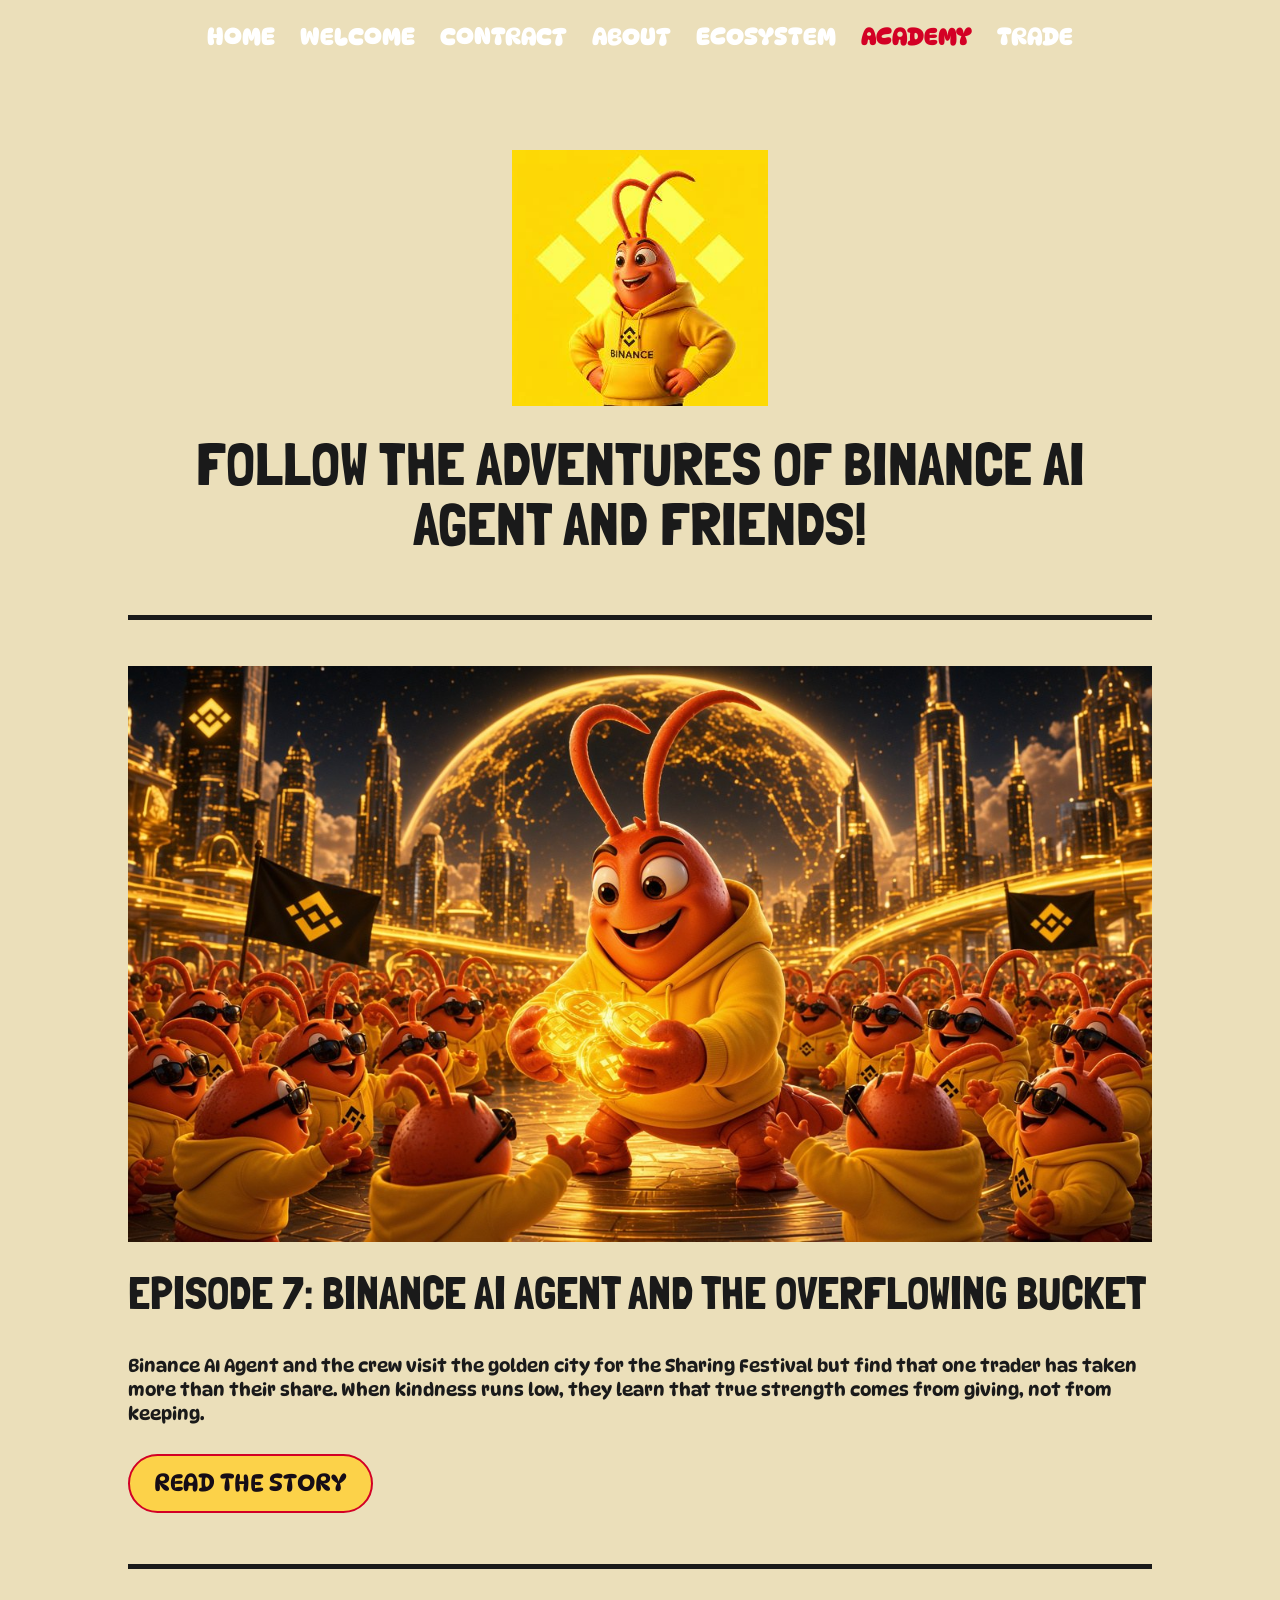
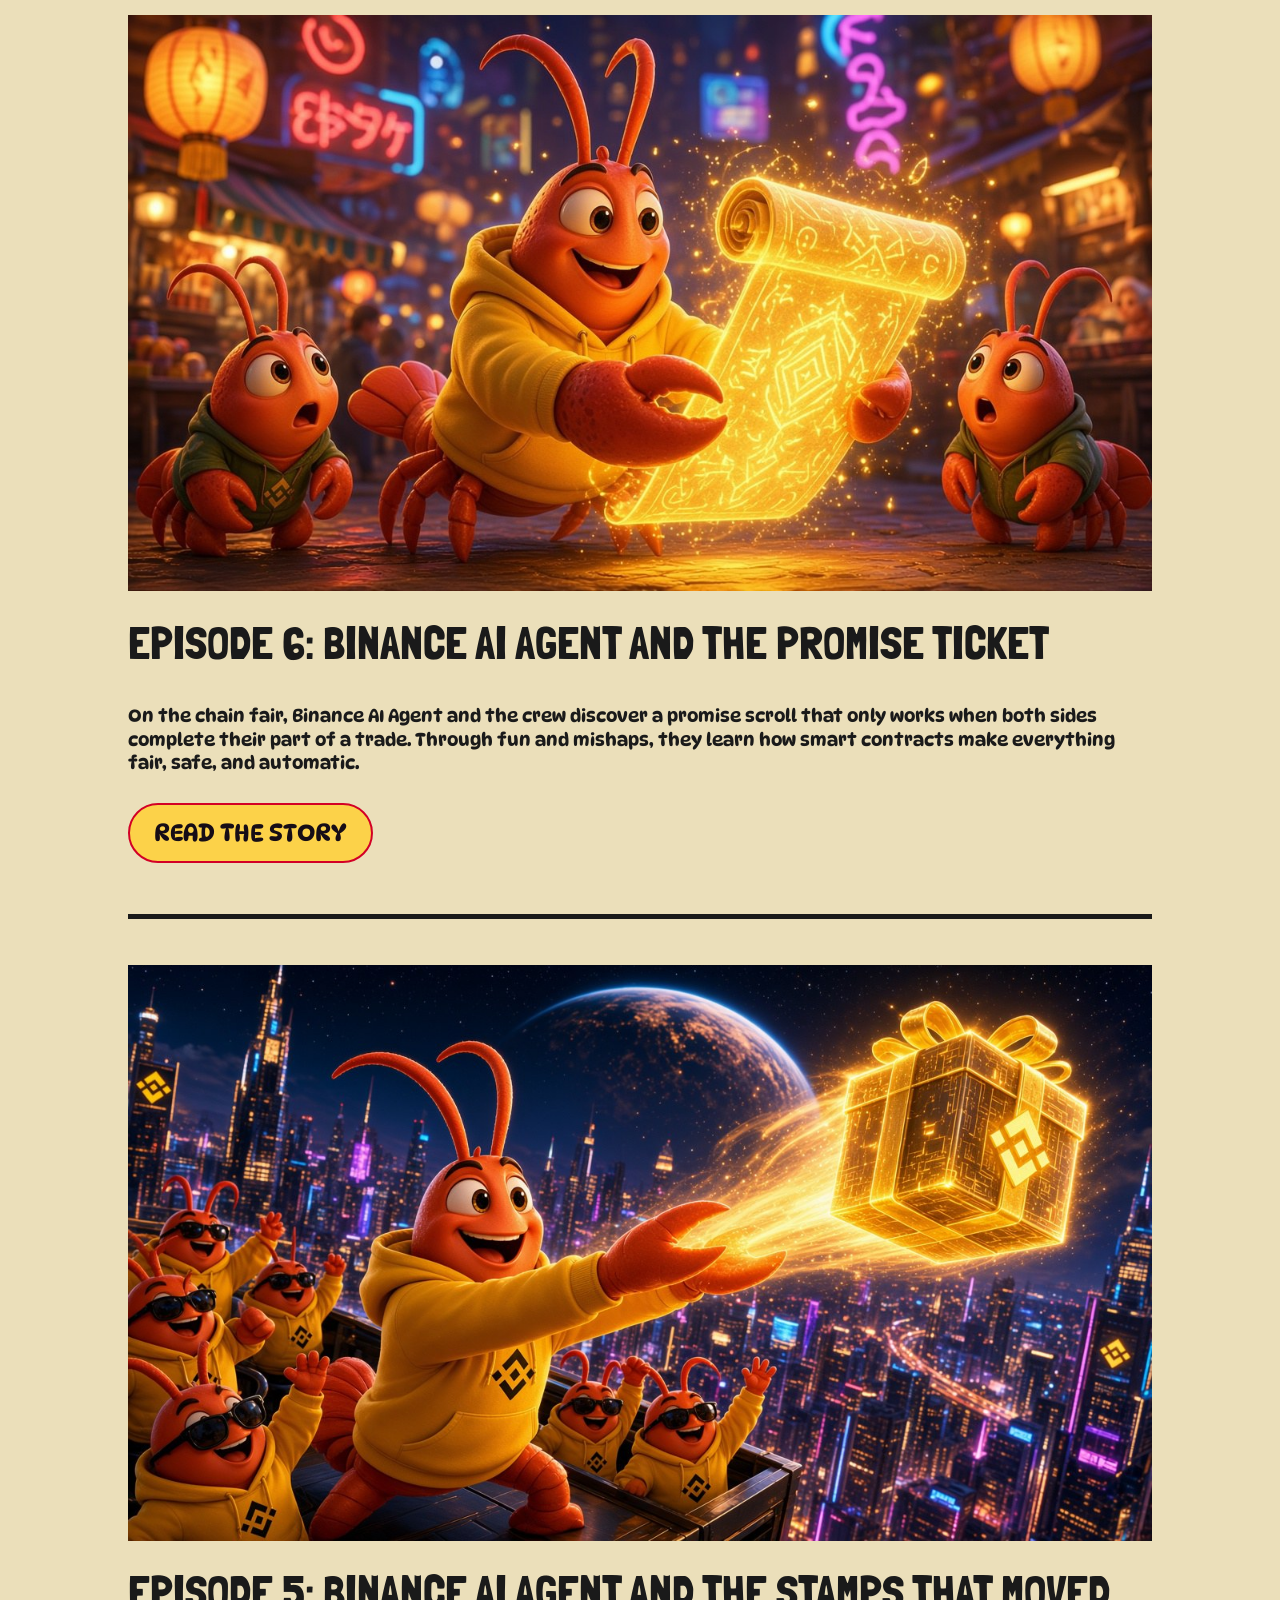
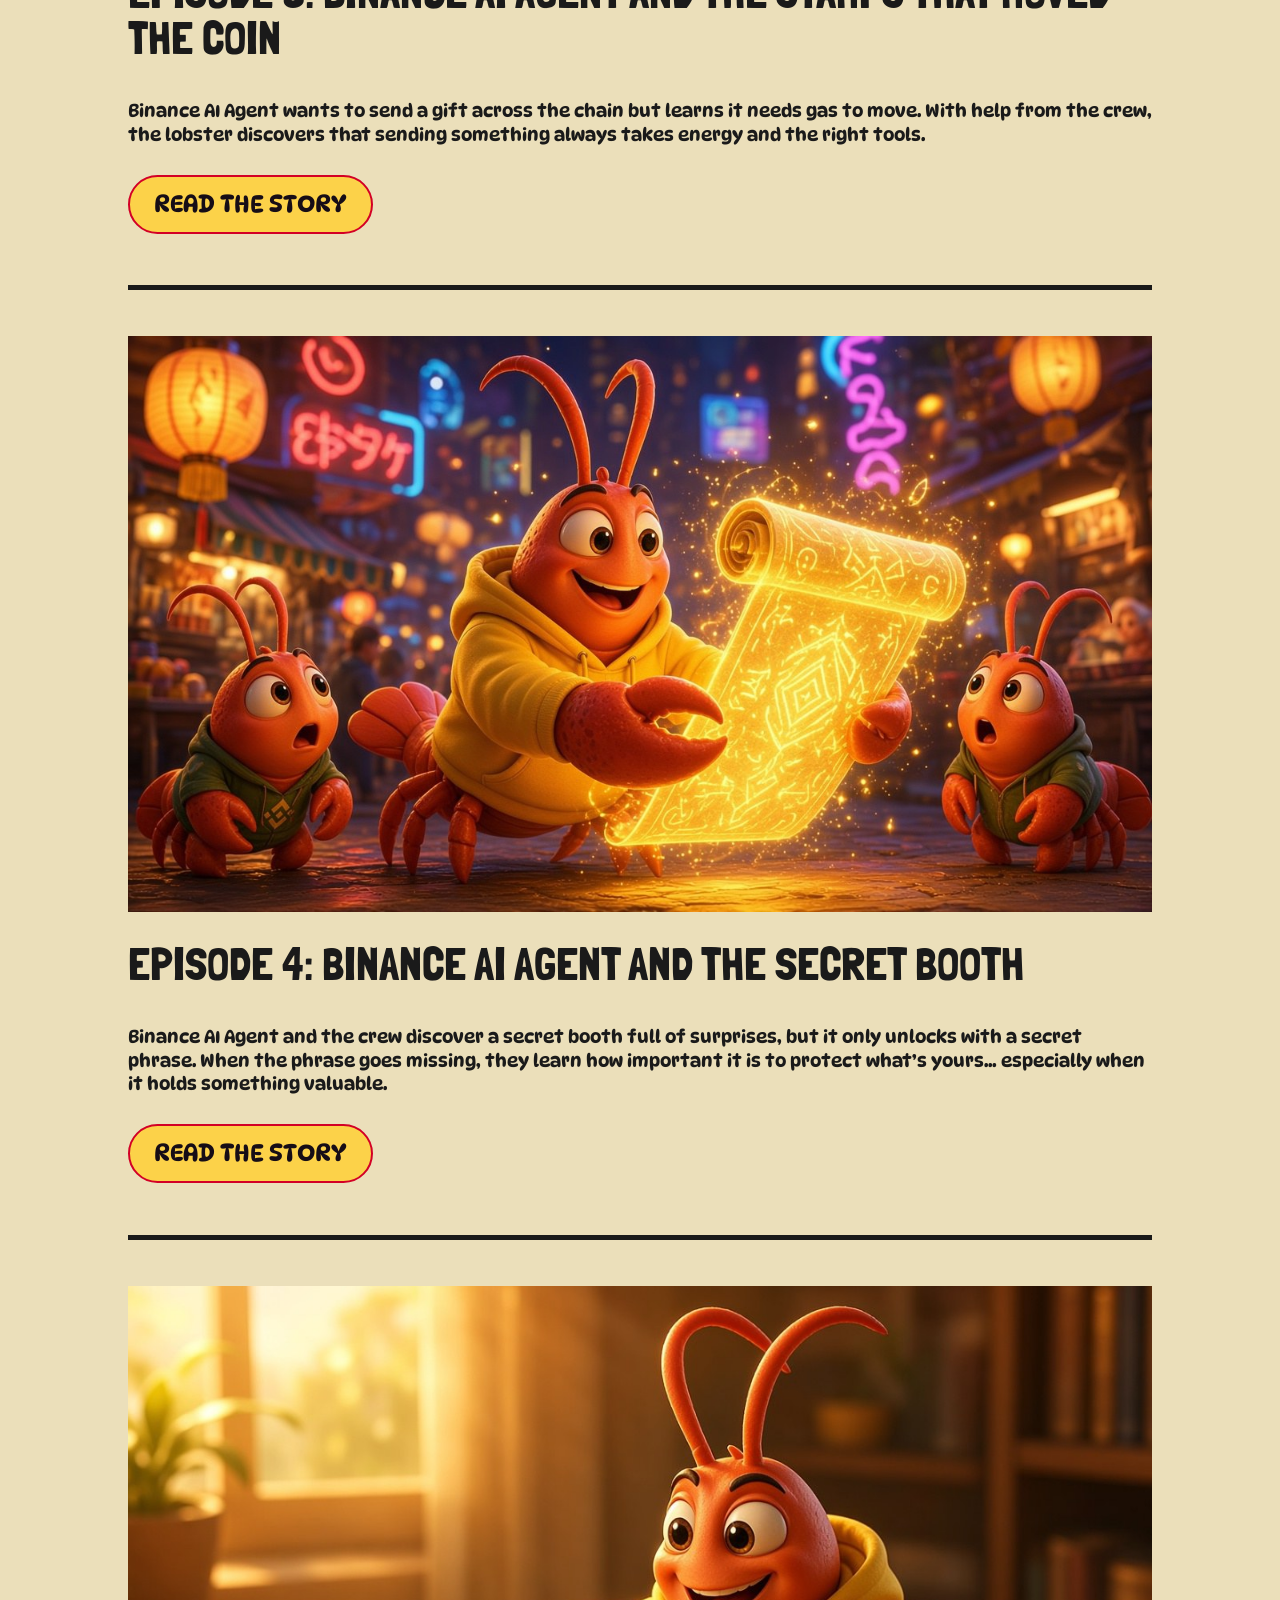
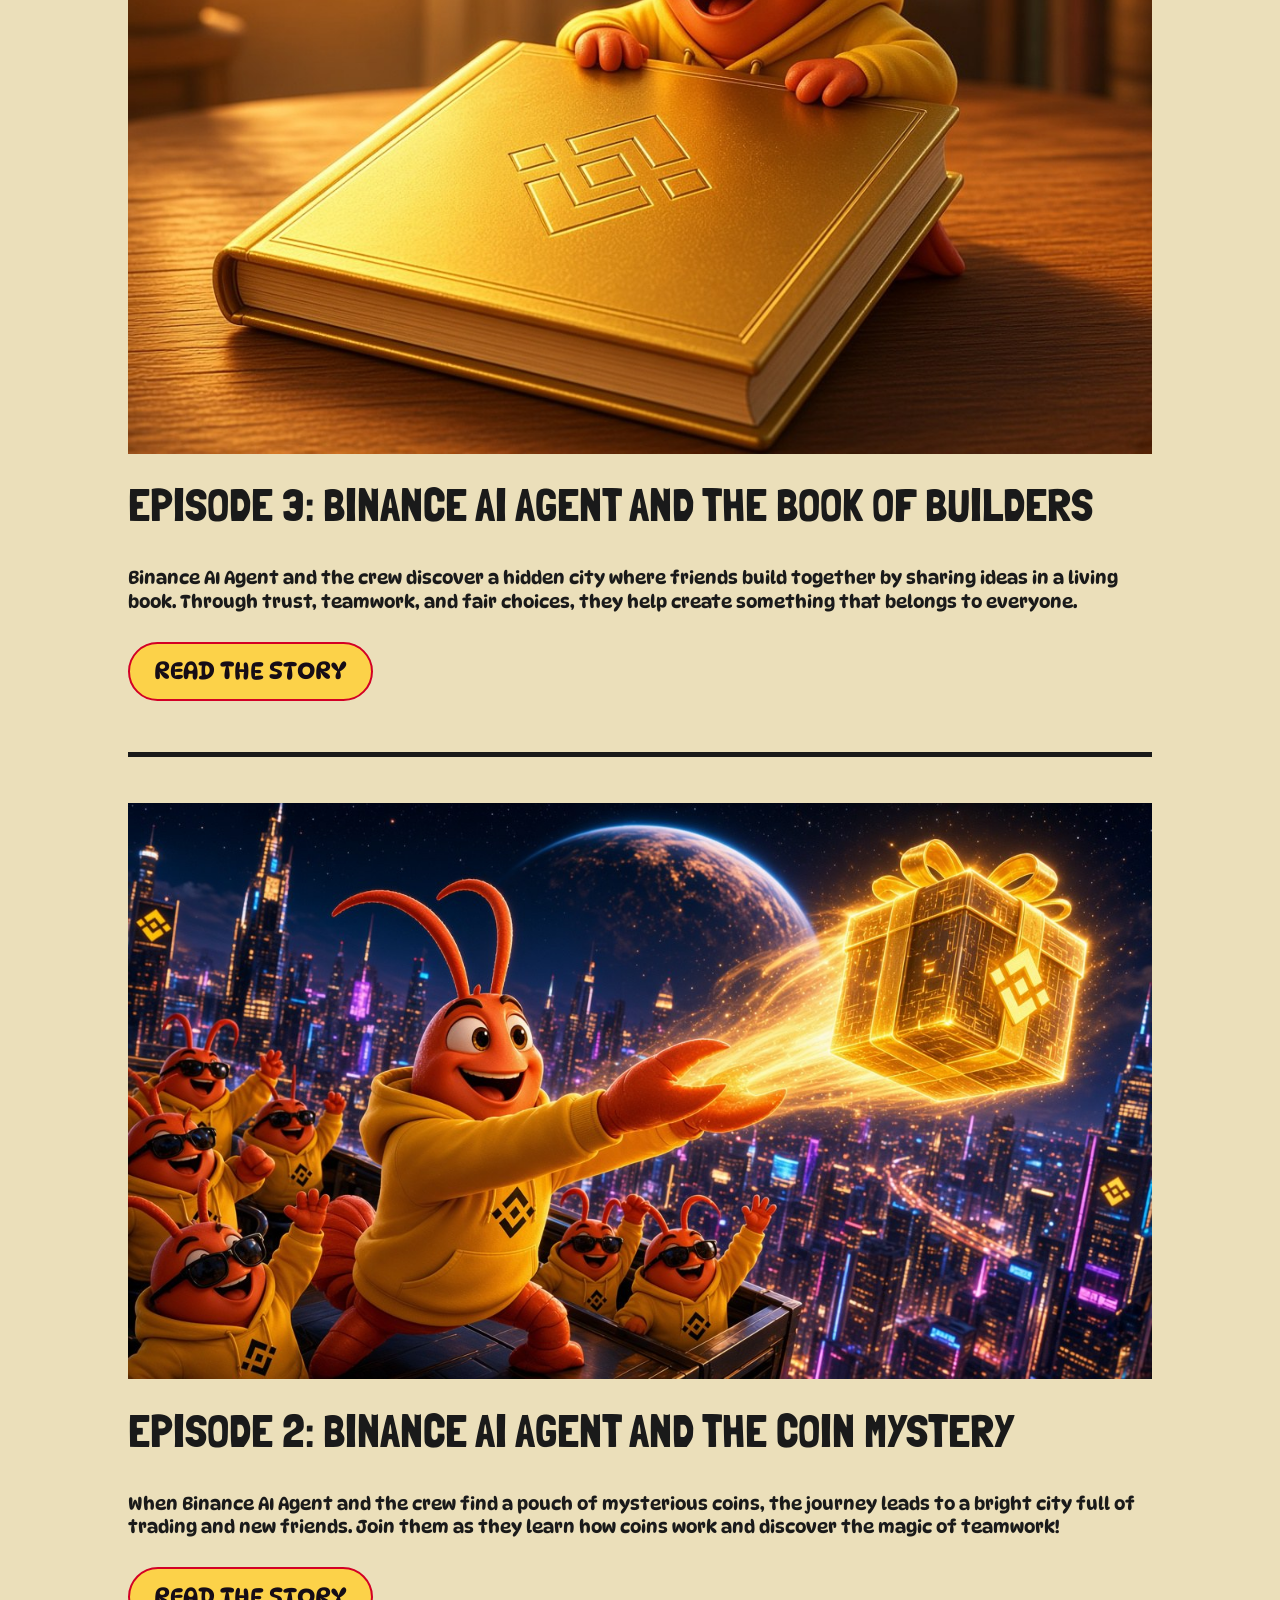
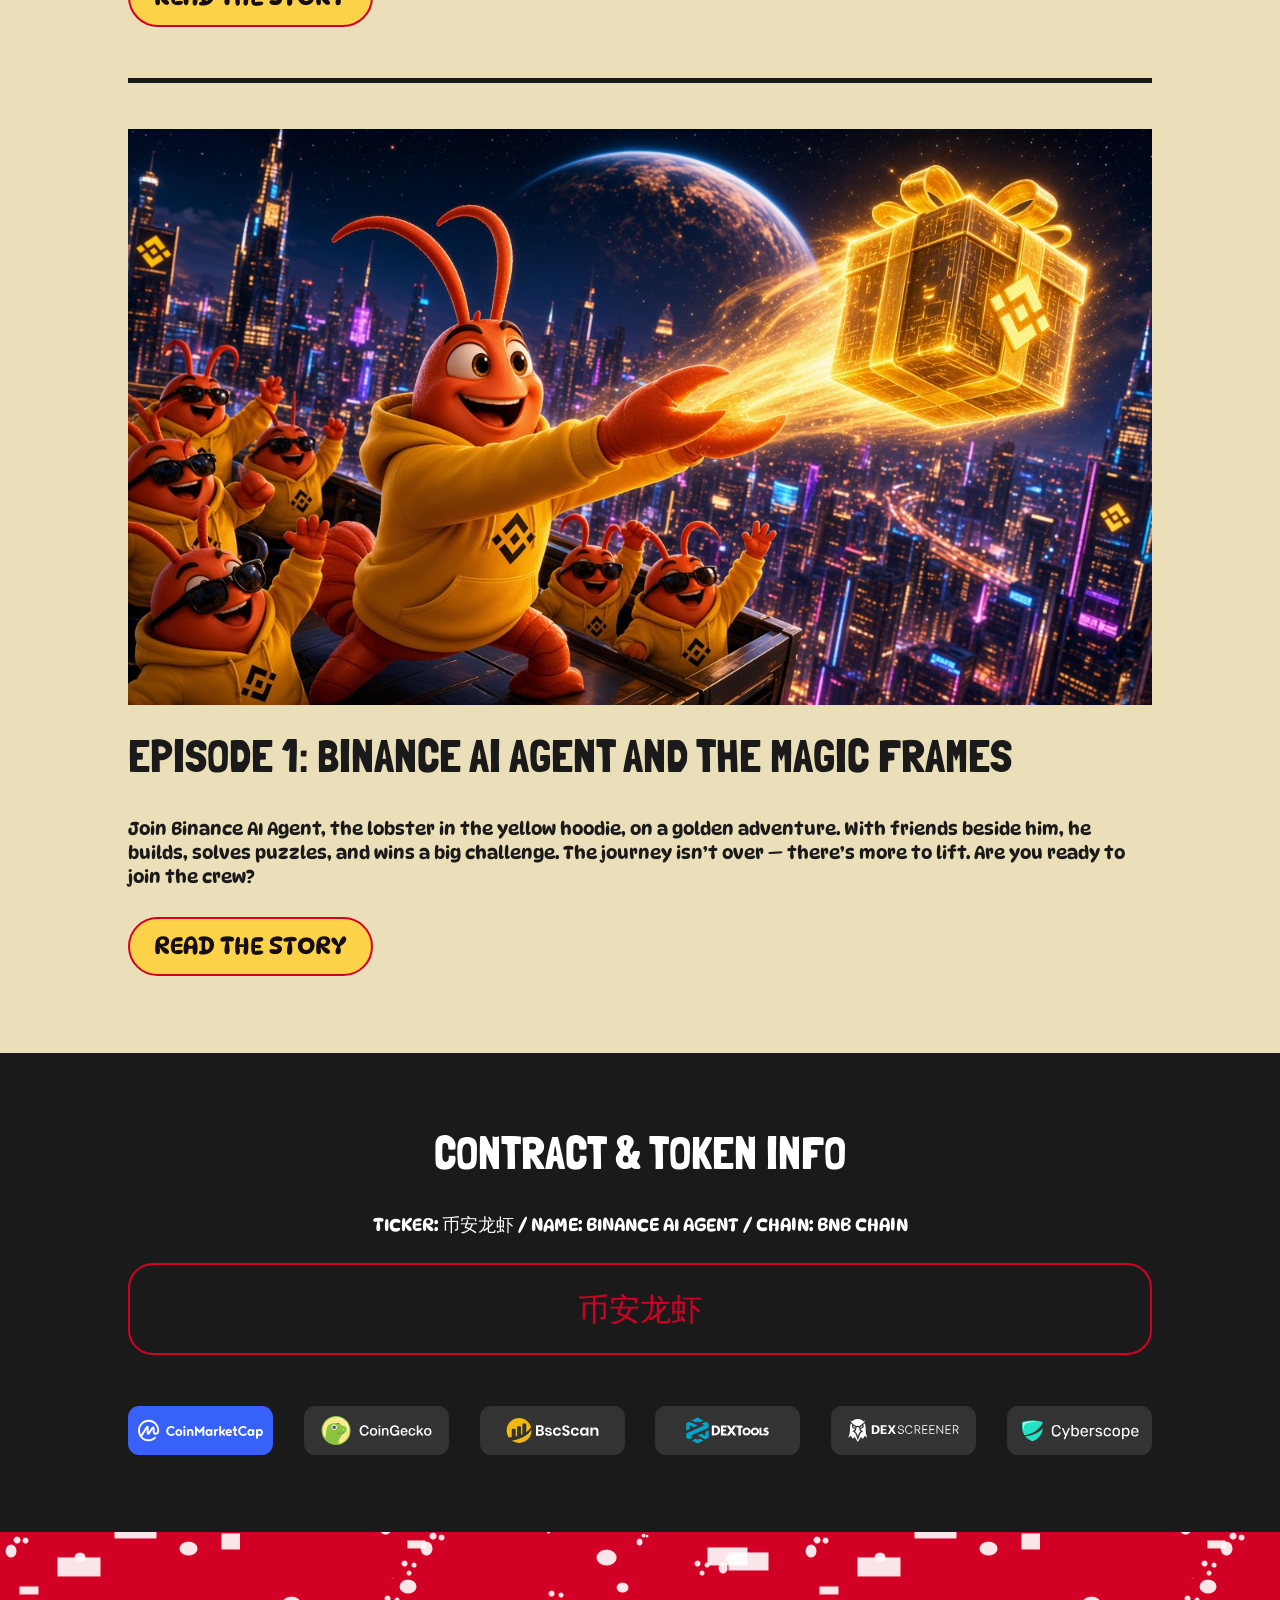
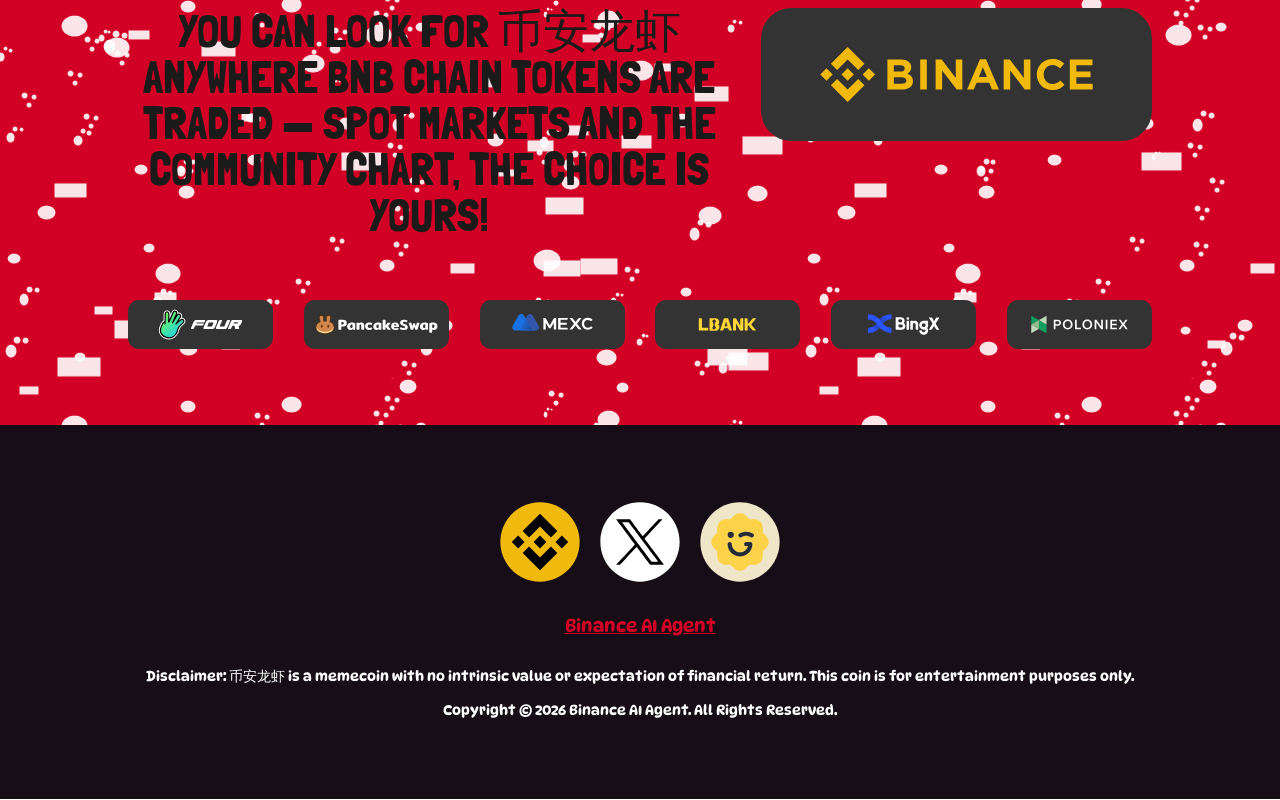
==== academy/index.html @ 74824ec0 "init" ====
<!DOCTYPE html>
<html lang="en-US">
<head>
	<meta charset="UTF-8" />
<meta http-equiv="X-UA-Compatible" content="IE=edge">
	<link rel="pingback" href="https://firstbroccoli.com/xmlrpc.php" />

	<script type="text/javascript">
		document.documentElement.className = 'js';
	</script>
	
	<title>Academy | Binance AI Agent</title><link rel="stylesheet" href="../wp-content/cache/min/1/f35c342107f26439f1f9e042b6e08339.css" media="all" data-minify="1" />
<style id="et-divi-open-sans-inline-css">/* Original: https://fonts.googleapis.com/css?family=Open+Sans:300italic,400italic,600italic,700italic,800italic,400,300,600,700,800&#038;subset=latin,latin-ext&#038;display=swap *//* User Agent: Mozilla/5.0 (Unknown; Linux x86_64) AppleWebKit/538.1 (KHTML, like Gecko) Safari/538.1 Daum/4.1 */@font-face {font-family: 'Open Sans';font-style: italic;font-weight: 300;font-stretch: normal;font-display: swap;src: url(../fonts.gstatic.com/s/opensans/v44/memQYaGs126MiZpBA-UFUIcVXSCEkx2cmqvXlWq8tWZ0Pw86hd0Rk5hkWV4exQ.ttf) format('truetype');}@font-face {font-family: 'Open Sans';font-style: italic;font-weight: 400;font-stretch: normal;font-display: swap;src: url(../fonts.gstatic.com/s/opensans/v44/memQYaGs126MiZpBA-UFUIcVXSCEkx2cmqvXlWq8tWZ0Pw86hd0Rk8ZkWV4exQ.ttf) format('truetype');}@font-face {font-family: 'Open Sans';font-style: italic;font-weight: 600;font-stretch: normal;font-display: swap;src: url(../fonts.gstatic.com/s/opensans/v44/memQYaGs126MiZpBA-UFUIcVXSCEkx2cmqvXlWq8tWZ0Pw86hd0RkxhjWV4exQ.ttf) format('truetype');}@font-face {font-family: 'Open Sans';font-style: italic;font-weight: 700;font-stretch: normal;font-display: swap;src: url(../fonts.gstatic.com/s/opensans/v44/memQYaGs126MiZpBA-UFUIcVXSCEkx2cmqvXlWq8tWZ0Pw86hd0RkyFjWV4exQ.ttf) format('truetype');}@font-face {font-family: 'Open Sans';font-style: italic;font-weight: 800;font-stretch: normal;font-display: swap;src: url(../fonts.gstatic.com/s/opensans/v44/memQYaGs126MiZpBA-UFUIcVXSCEkx2cmqvXlWq8tWZ0Pw86hd0Rk0ZjWV4exQ.ttf) format('truetype');}@font-face {font-family: 'Open Sans';font-style: normal;font-weight: 300;font-stretch: normal;font-display: swap;src: url(../fonts.gstatic.com/s/opensans/v44/memSYaGs126MiZpBA-UvWbX2vVnXBbObj2OVZyOOSr4dVJWUgsiH0B4uaVc.ttf) format('truetype');}@font-face {font-family: 'Open Sans';font-style: normal;font-weight: 400;font-stretch: normal;font-display: swap;src: url(../fonts.gstatic.com/s/opensans/v44/memSYaGs126MiZpBA-UvWbX2vVnXBbObj2OVZyOOSr4dVJWUgsjZ0B4uaVc.ttf) format('truetype');}@font-face {font-family: 'Open Sans';font-style: normal;font-weight: 600;font-stretch: normal;font-display: swap;src: url(../fonts.gstatic.com/s/opensans/v44/memSYaGs126MiZpBA-UvWbX2vVnXBbObj2OVZyOOSr4dVJWUgsgH1x4uaVc.ttf) format('truetype');}@font-face {font-family: 'Open Sans';font-style: normal;font-weight: 700;font-stretch: normal;font-display: swap;src: url(../fonts.gstatic.com/s/opensans/v44/memSYaGs126MiZpBA-UvWbX2vVnXBbObj2OVZyOOSr4dVJWUgsg-1x4uaVc.ttf) format('truetype');}@font-face {font-family: 'Open Sans';font-style: normal;font-weight: 800;font-stretch: normal;font-display: swap;src: url(../fonts.gstatic.com/s/opensans/v44/memSYaGs126MiZpBA-UvWbX2vVnXBbObj2OVZyOOSr4dVJWUgshZ1x4uaVc.ttf) format('truetype');}/* User Agent: Mozilla/5.0 (Windows NT 6.1; WOW64; rv:27.0) Gecko/20100101 Firefox/27.0 */@font-face {font-family: 'Open Sans';font-style: italic;font-weight: 300;font-stretch: normal;font-display: swap;src: url(../fonts.gstatic.com/s/opensans/v44/memQYaGs126MiZpBA-UFUIcVXSCEkx2cmqvXlWq8tWZ0Pw86hd0Rk5hkWV4exg.woff) format('woff');}@font-face {font-family: 'Open Sans';font-style: italic;font-weight: 400;font-stretch: normal;font-display: swap;src: url(../fonts.gstatic.com/s/opensans/v44/memQYaGs126MiZpBA-UFUIcVXSCEkx2cmqvXlWq8tWZ0Pw86hd0Rk8ZkWV4exg.woff) format('woff');}@font-face {font-family: 'Open Sans';font-style: italic;font-weight: 600;font-stretch: normal;font-display: swap;src: url(../fonts.gstatic.com/s/opensans/v44/memQYaGs126MiZpBA-UFUIcVXSCEkx2cmqvXlWq8tWZ0Pw86hd0RkxhjWV4exg.woff) format('woff');}@font-face {font-family: 'Open Sans';font-style: italic;font-weight: 700;font-stretch: normal;font-display: swap;src: url(../fonts.gstatic.com/s/opensans/v44/memQYaGs126MiZpBA-UFUIcVXSCEkx2cmqvXlWq8tWZ0Pw86hd0RkyFjWV4exg.woff) format('woff');}@font-face {font-family: 'Open Sans';font-style: italic;font-weight: 800;font-stretch: normal;font-display: swap;src: url(../fonts.gstatic.com/s/opensans/v44/memQYaGs126MiZpBA-UFUIcVXSCEkx2cmqvXlWq8tWZ0Pw86hd0Rk0ZjWV4exg.woff) format('woff');}@font-face {font-family: 'Open Sans';font-style: normal;font-weight: 300;font-stretch: normal;font-display: swap;src: url(../fonts.gstatic.com/s/opensans/v44/memSYaGs126MiZpBA-UvWbX2vVnXBbObj2OVZyOOSr4dVJWUgsiH0B4uaVQ.woff) format('woff');}@font-face {font-family: 'Open Sans';font-style: normal;font-weight: 400;font-stretch: normal;font-display: swap;src: url(../fonts.gstatic.com/s/opensans/v44/memSYaGs126MiZpBA-UvWbX2vVnXBbObj2OVZyOOSr4dVJWUgsjZ0B4uaVQ.woff) format('woff');}@font-face {font-family: 'Open Sans';font-style: normal;font-weight: 600;font-stretch: normal;font-display: swap;src: url(../fonts.gstatic.com/s/opensans/v44/memSYaGs126MiZpBA-UvWbX2vVnXBbObj2OVZyOOSr4dVJWUgsgH1x4uaVQ.woff) format('woff');}@font-face {font-family: 'Open Sans';font-style: normal;font-weight: 700;font-stretch: normal;font-display: swap;src: url(../fonts.gstatic.com/s/opensans/v44/memSYaGs126MiZpBA-UvWbX2vVnXBbObj2OVZyOOSr4dVJWUgsg-1x4uaVQ.woff) format('woff');}@font-face {font-family: 'Open Sans';font-style: normal;font-weight: 800;font-stretch: normal;font-display: swap;src: url(../fonts.gstatic.com/s/opensans/v44/memSYaGs126MiZpBA-UvWbX2vVnXBbObj2OVZyOOSr4dVJWUgshZ1x4uaVQ.woff) format('woff');}/* User Agent: Mozilla/5.0 (Windows NT 6.3; rv:39.0) Gecko/20100101 Firefox/39.0 */@font-face {font-family: 'Open Sans';font-style: italic;font-weight: 300;font-stretch: normal;font-display: swap;src: url(../fonts.gstatic.com/s/opensans/v44/memQYaGs126MiZpBA-UFUIcVXSCEkx2cmqvXlWq8tWZ0Pw86hd0Rk5hkWV4ewA.woff2) format('woff2');}@font-face {font-family: 'Open Sans';font-style: italic;font-weight: 400;font-stretch: normal;font-display: swap;src: url(../fonts.gstatic.com/s/opensans/v44/memQYaGs126MiZpBA-UFUIcVXSCEkx2cmqvXlWq8tWZ0Pw86hd0Rk8ZkWV4ewA.woff2) format('woff2');}@font-face {font-family: 'Open Sans';font-style: italic;font-weight: 600;font-stretch: normal;font-display: swap;src: url(../fonts.gstatic.com/s/opensans/v44/memQYaGs126MiZpBA-UFUIcVXSCEkx2cmqvXlWq8tWZ0Pw86hd0RkxhjWV4ewA.woff2) format('woff2');}@font-face {font-family: 'Open Sans';font-style: italic;font-weight: 700;font-stretch: normal;font-display: swap;src: url(../fonts.gstatic.com/s/opensans/v44/memQYaGs126MiZpBA-UFUIcVXSCEkx2cmqvXlWq8tWZ0Pw86hd0RkyFjWV4ewA.woff2) format('woff2');}@font-face {font-family: 'Open Sans';font-style: italic;font-weight: 800;font-stretch: normal;font-display: swap;src: url(../fonts.gstatic.com/s/opensans/v44/memQYaGs126MiZpBA-UFUIcVXSCEkx2cmqvXlWq8tWZ0Pw86hd0Rk0ZjWV4ewA.woff2) format('woff2');}@font-face {font-family: 'Open Sans';font-style: normal;font-weight: 300;font-stretch: normal;font-display: swap;src: url(../fonts.gstatic.com/s/opensans/v44/memSYaGs126MiZpBA-UvWbX2vVnXBbObj2OVZyOOSr4dVJWUgsiH0B4uaVI.woff2) format('woff2');}@font-face {font-family: 'Open Sans';font-style: normal;font-weight: 400;font-stretch: normal;font-display: swap;src: url(../fonts.gstatic.com/s/opensans/v44/memSYaGs126MiZpBA-UvWbX2vVnXBbObj2OVZyOOSr4dVJWUgsjZ0B4uaVI.woff2) format('woff2');}@font-face {font-family: 'Open Sans';font-style: normal;font-weight: 600;font-stretch: normal;font-display: swap;src: url(../fonts.gstatic.com/s/opensans/v44/memSYaGs126MiZpBA-UvWbX2vVnXBbObj2OVZyOOSr4dVJWUgsgH1x4uaVI.woff2) format('woff2');}@font-face {font-family: 'Open Sans';font-style: normal;font-weight: 700;font-stretch: normal;font-display: swap;src: url(../fonts.gstatic.com/s/opensans/v44/memSYaGs126MiZpBA-UvWbX2vVnXBbObj2OVZyOOSr4dVJWUgsg-1x4uaVI.woff2) format('woff2');}@font-face {font-family: 'Open Sans';font-style: normal;font-weight: 800;font-stretch: normal;font-display: swap;src: url(../fonts.gstatic.com/s/opensans/v44/memSYaGs126MiZpBA-UvWbX2vVnXBbObj2OVZyOOSr4dVJWUgshZ1x4uaVI.woff2) format('woff2');}</style><style id="et-builder-googlefonts-cached-inline">/* Original: https://fonts.googleapis.com/css?family=Open+Sans:300,regular,500,600,700,800,300italic,italic,500italic,600italic,700italic,800italic|DynaPuff:regular,500,600,700|Londrina+Solid:100,300,regular,900&#038;subset=latin,latin-ext&#038;display=swap *//* User Agent: Mozilla/5.0 (Unknown; Linux x86_64) AppleWebKit/538.1 (KHTML, like Gecko) Safari/538.1 Daum/4.1 */@font-face {font-family: 'DynaPuff';font-style: normal;font-weight: 400;font-stretch: normal;font-display: swap;src: url(../fonts.gstatic.com/s/dynapuff/v9/z7N5dRvsZDIVHbYPMhZJ3HQ83UaSu4uhr7-ZFeoYkgAr1x8RSxYu2YHhTQ.ttf) format('truetype');}@font-face {font-family: 'DynaPuff';font-style: normal;font-weight: 500;font-stretch: normal;font-display: swap;src: url(../fonts.gstatic.com/s/dynapuff/v9/z7N5dRvsZDIVHbYPMhZJ3HQ83UaSu4uhr7-ZFeoYkgAr1x8RSyQu2YHhTQ.ttf) format('truetype');}@font-face {font-family: 'DynaPuff';font-style: normal;font-weight: 600;font-stretch: normal;font-display: swap;src: url(../fonts.gstatic.com/s/dynapuff/v9/z7N5dRvsZDIVHbYPMhZJ3HQ83UaSu4uhr7-ZFeoYkgAr1x8RS8gp2YHhTQ.ttf) format('truetype');}@font-face {font-family: 'DynaPuff';font-style: normal;font-weight: 700;font-stretch: normal;font-display: swap;src: url(../fonts.gstatic.com/s/dynapuff/v9/z7N5dRvsZDIVHbYPMhZJ3HQ83UaSu4uhr7-ZFeoYkgAr1x8RS_Ep2YHhTQ.ttf) format('truetype');}@font-face {font-family: 'Londrina Solid';font-style: normal;font-weight: 100;font-display: swap;src: url(../fonts.gstatic.com/s/londrinasolid/v19/flUjRq6sw40kQEJxWNgkLuudGfs9GBEUtQ.ttf) format('truetype');}@font-face {font-family: 'Londrina Solid';font-style: normal;font-weight: 300;font-display: swap;src: url(../fonts.gstatic.com/s/londrinasolid/v19/flUiRq6sw40kQEJxWNgkLuudGfv1CgYzlZk.ttf) format('truetype');}@font-face {font-family: 'Londrina Solid';font-style: normal;font-weight: 400;font-display: swap;src: url(../fonts.gstatic.com/s/londrinasolid/v19/flUhRq6sw40kQEJxWNgkLuudGfNeKBY.ttf) format('truetype');}@font-face {font-family: 'Londrina Solid';font-style: normal;font-weight: 900;font-display: swap;src: url(../fonts.gstatic.com/s/londrinasolid/v19/flUiRq6sw40kQEJxWNgkLuudGfvdDwYzlZk.ttf) format('truetype');}@font-face {font-family: 'Open Sans';font-style: italic;font-weight: 300;font-stretch: normal;font-display: swap;src: url(../fonts.gstatic.com/s/opensans/v44/memQYaGs126MiZpBA-UFUIcVXSCEkx2cmqvXlWq8tWZ0Pw86hd0Rk5hkWV4exQ.ttf) format('truetype');}@font-face {font-family: 'Open Sans';font-style: italic;font-weight: 400;font-stretch: normal;font-display: swap;src: url(../fonts.gstatic.com/s/opensans/v44/memQYaGs126MiZpBA-UFUIcVXSCEkx2cmqvXlWq8tWZ0Pw86hd0Rk8ZkWV4exQ.ttf) format('truetype');}@font-face {font-family: 'Open Sans';font-style: italic;font-weight: 500;font-stretch: normal;font-display: swap;src: url(../fonts.gstatic.com/s/opensans/v44/memQYaGs126MiZpBA-UFUIcVXSCEkx2cmqvXlWq8tWZ0Pw86hd0Rk_RkWV4exQ.ttf) format('truetype');}@font-face {font-family: 'Open Sans';font-style: italic;font-weight: 600;font-stretch: normal;font-display: swap;src: url(../fonts.gstatic.com/s/opensans/v44/memQYaGs126MiZpBA-UFUIcVXSCEkx2cmqvXlWq8tWZ0Pw86hd0RkxhjWV4exQ.ttf) format('truetype');}@font-face {font-family: 'Open Sans';font-style: italic;font-weight: 700;font-stretch: normal;font-display: swap;src: url(../fonts.gstatic.com/s/opensans/v44/memQYaGs126MiZpBA-UFUIcVXSCEkx2cmqvXlWq8tWZ0Pw86hd0RkyFjWV4exQ.ttf) format('truetype');}@font-face {font-family: 'Open Sans';font-style: italic;font-weight: 800;font-stretch: normal;font-display: swap;src: url(../fonts.gstatic.com/s/opensans/v44/memQYaGs126MiZpBA-UFUIcVXSCEkx2cmqvXlWq8tWZ0Pw86hd0Rk0ZjWV4exQ.ttf) format('truetype');}@font-face {font-family: 'Open Sans';font-style: normal;font-weight: 300;font-stretch: normal;font-display: swap;src: url(../fonts.gstatic.com/s/opensans/v44/memSYaGs126MiZpBA-UvWbX2vVnXBbObj2OVZyOOSr4dVJWUgsiH0B4uaVc.ttf) format('truetype');}@font-face {font-family: 'Open Sans';font-style: normal;font-weight: 400;font-stretch: normal;font-display: swap;src: url(../fonts.gstatic.com/s/opensans/v44/memSYaGs126MiZpBA-UvWbX2vVnXBbObj2OVZyOOSr4dVJWUgsjZ0B4uaVc.ttf) format('truetype');}@font-face {font-family: 'Open Sans';font-style: normal;font-weight: 500;font-stretch: normal;font-display: swap;src: url(../fonts.gstatic.com/s/opensans/v44/memSYaGs126MiZpBA-UvWbX2vVnXBbObj2OVZyOOSr4dVJWUgsjr0B4uaVc.ttf) format('truetype');}@font-face {font-family: 'Open Sans';font-style: normal;font-weight: 600;font-stretch: normal;font-display: swap;src: url(../fonts.gstatic.com/s/opensans/v44/memSYaGs126MiZpBA-UvWbX2vVnXBbObj2OVZyOOSr4dVJWUgsgH1x4uaVc.ttf) format('truetype');}@font-face {font-family: 'Open Sans';font-style: normal;font-weight: 700;font-stretch: normal;font-display: swap;src: url(../fonts.gstatic.com/s/opensans/v44/memSYaGs126MiZpBA-UvWbX2vVnXBbObj2OVZyOOSr4dVJWUgsg-1x4uaVc.ttf) format('truetype');}@font-face {font-family: 'Open Sans';font-style: normal;font-weight: 800;font-stretch: normal;font-display: swap;src: url(../fonts.gstatic.com/s/opensans/v44/memSYaGs126MiZpBA-UvWbX2vVnXBbObj2OVZyOOSr4dVJWUgshZ1x4uaVc.ttf) format('truetype');}/* User Agent: Mozilla/5.0 (Windows NT 6.1; WOW64; rv:27.0) Gecko/20100101 Firefox/27.0 */@font-face {font-family: 'DynaPuff';font-style: normal;font-weight: 400;font-stretch: normal;font-display: swap;src: url(../fonts.gstatic.com/s/dynapuff/v9/z7N5dRvsZDIVHbYPMhZJ3HQ83UaSu4uhr7-ZFeoYkgAr1x8RSxYu2YHhTg.woff) format('woff');}@font-face {font-family: 'DynaPuff';font-style: normal;font-weight: 500;font-stretch: normal;font-display: swap;src: url(../fonts.gstatic.com/s/dynapuff/v9/z7N5dRvsZDIVHbYPMhZJ3HQ83UaSu4uhr7-ZFeoYkgAr1x8RSyQu2YHhTg.woff) format('woff');}@font-face {font-family: 'DynaPuff';font-style: normal;font-weight: 600;font-stretch: normal;font-display: swap;src: url(../fonts.gstatic.com/s/dynapuff/v9/z7N5dRvsZDIVHbYPMhZJ3HQ83UaSu4uhr7-ZFeoYkgAr1x8RS8gp2YHhTg.woff) format('woff');}@font-face {font-family: 'DynaPuff';font-style: normal;font-weight: 700;font-stretch: normal;font-display: swap;src: url(../fonts.gstatic.com/s/dynapuff/v9/z7N5dRvsZDIVHbYPMhZJ3HQ83UaSu4uhr7-ZFeoYkgAr1x8RS_Ep2YHhTg.woff) format('woff');}@font-face {font-family: 'Londrina Solid';font-style: normal;font-weight: 100;font-display: swap;src: url(../fonts.gstatic.com/s/londrinasolid/v19/flUjRq6sw40kQEJxWNgkLuudGfs9GBEUtg.woff) format('woff');}@font-face {font-family: 'Londrina Solid';font-style: normal;font-weight: 300;font-display: swap;src: url(../fonts.gstatic.com/s/londrinasolid/v19/flUiRq6sw40kQEJxWNgkLuudGfv1CgYzlZo.woff) format('woff');}@font-face {font-family: 'Londrina Solid';font-style: normal;font-weight: 400;font-display: swap;src: url(../fonts.gstatic.com/s/londrinasolid/v19/flUhRq6sw40kQEJxWNgkLuudGfNeKBU.woff) format('woff');}@font-face {font-family: 'Londrina Solid';font-style: normal;font-weight: 900;font-display: swap;src: url(../fonts.gstatic.com/s/londrinasolid/v19/flUiRq6sw40kQEJxWNgkLuudGfvdDwYzlZo.woff) format('woff');}@font-face {font-family: 'Open Sans';font-style: italic;font-weight: 300;font-stretch: normal;font-display: swap;src: url(../fonts.gstatic.com/s/opensans/v44/memQYaGs126MiZpBA-UFUIcVXSCEkx2cmqvXlWq8tWZ0Pw86hd0Rk5hkWV4exg.woff) format('woff');}@font-face {font-family: 'Open Sans';font-style: italic;font-weight: 400;font-stretch: normal;font-display: swap;src: url(../fonts.gstatic.com/s/opensans/v44/memQYaGs126MiZpBA-UFUIcVXSCEkx2cmqvXlWq8tWZ0Pw86hd0Rk8ZkWV4exg.woff) format('woff');}@font-face {font-family: 'Open Sans';font-style: italic;font-weight: 500;font-stretch: normal;font-display: swap;src: url(../fonts.gstatic.com/s/opensans/v44/memQYaGs126MiZpBA-UFUIcVXSCEkx2cmqvXlWq8tWZ0Pw86hd0Rk_RkWV4exg.woff) format('woff');}@font-face {font-family: 'Open Sans';font-style: italic;font-weight: 600;font-stretch: normal;font-display: swap;src: url(../fonts.gstatic.com/s/opensans/v44/memQYaGs126MiZpBA-UFUIcVXSCEkx2cmqvXlWq8tWZ0Pw86hd0RkxhjWV4exg.woff) format('woff');}@font-face {font-family: 'Open Sans';font-style: italic;font-weight: 700;font-stretch: normal;font-display: swap;src: url(../fonts.gstatic.com/s/opensans/v44/memQYaGs126MiZpBA-UFUIcVXSCEkx2cmqvXlWq8tWZ0Pw86hd0RkyFjWV4exg.woff) format('woff');}@font-face {font-family: 'Open Sans';font-style: italic;font-weight: 800;font-stretch: normal;font-display: swap;src: url(../fonts.gstatic.com/s/opensans/v44/memQYaGs126MiZpBA-UFUIcVXSCEkx2cmqvXlWq8tWZ0Pw86hd0Rk0ZjWV4exg.woff) format('woff');}@font-face {font-family: 'Open Sans';font-style: normal;font-weight: 300;font-stretch: normal;font-display: swap;src: url(../fonts.gstatic.com/s/opensans/v44/memSYaGs126MiZpBA-UvWbX2vVnXBbObj2OVZyOOSr4dVJWUgsiH0B4uaVQ.woff) format('woff');}@font-face {font-family: 'Open Sans';font-style: normal;font-weight: 400;font-stretch: normal;font-display: swap;src: url(../fonts.gstatic.com/s/opensans/v44/memSYaGs126MiZpBA-UvWbX2vVnXBbObj2OVZyOOSr4dVJWUgsjZ0B4uaVQ.woff) format('woff');}@font-face {font-family: 'Open Sans';font-style: normal;font-weight: 500;font-stretch: normal;font-display: swap;src: url(../fonts.gstatic.com/s/opensans/v44/memSYaGs126MiZpBA-UvWbX2vVnXBbObj2OVZyOOSr4dVJWUgsjr0B4uaVQ.woff) format('woff');}@font-face {font-family: 'Open Sans';font-style: normal;font-weight: 600;font-stretch: normal;font-display: swap;src: url(../fonts.gstatic.com/s/opensans/v44/memSYaGs126MiZpBA-UvWbX2vVnXBbObj2OVZyOOSr4dVJWUgsgH1x4uaVQ.woff) format('woff');}@font-face {font-family: 'Open Sans';font-style: normal;font-weight: 700;font-stretch: normal;font-display: swap;src: url(../fonts.gstatic.com/s/opensans/v44/memSYaGs126MiZpBA-UvWbX2vVnXBbObj2OVZyOOSr4dVJWUgsg-1x4uaVQ.woff) format('woff');}@font-face {font-family: 'Open Sans';font-style: normal;font-weight: 800;font-stretch: normal;font-display: swap;src: url(../fonts.gstatic.com/s/opensans/v44/memSYaGs126MiZpBA-UvWbX2vVnXBbObj2OVZyOOSr4dVJWUgshZ1x4uaVQ.woff) format('woff');}/* User Agent: Mozilla/5.0 (Windows NT 6.3; rv:39.0) Gecko/20100101 Firefox/39.0 */@font-face {font-family: 'DynaPuff';font-style: normal;font-weight: 400;font-stretch: normal;font-display: swap;src: url(../fonts.gstatic.com/s/dynapuff/v9/z7N5dRvsZDIVHbYPMhZJ3HQ83UaSu4uhr7-ZFeoYkgAr1x8RSxYu2YHhSA.woff2) format('woff2');}@font-face {font-family: 'DynaPuff';font-style: normal;font-weight: 500;font-stretch: normal;font-display: swap;src: url(../fonts.gstatic.com/s/dynapuff/v9/z7N5dRvsZDIVHbYPMhZJ3HQ83UaSu4uhr7-ZFeoYkgAr1x8RSyQu2YHhSA.woff2) format('woff2');}@font-face {font-family: 'DynaPuff';font-style: normal;font-weight: 600;font-stretch: normal;font-display: swap;src: url(../fonts.gstatic.com/s/dynapuff/v9/z7N5dRvsZDIVHbYPMhZJ3HQ83UaSu4uhr7-ZFeoYkgAr1x8RS8gp2YHhSA.woff2) format('woff2');}@font-face {font-family: 'DynaPuff';font-style: normal;font-weight: 700;font-stretch: normal;font-display: swap;src: url(../fonts.gstatic.com/s/dynapuff/v9/z7N5dRvsZDIVHbYPMhZJ3HQ83UaSu4uhr7-ZFeoYkgAr1x8RS_Ep2YHhSA.woff2) format('woff2');}@font-face {font-family: 'Londrina Solid';font-style: normal;font-weight: 100;font-display: swap;src: url(../fonts.gstatic.com/s/londrinasolid/v19/flUjRq6sw40kQEJxWNgkLuudGfs9GBEUsA.woff2) format('woff2');}@font-face {font-family: 'Londrina Solid';font-style: normal;font-weight: 300;font-display: swap;src: url(../fonts.gstatic.com/s/londrinasolid/v19/flUiRq6sw40kQEJxWNgkLuudGfv1CgYzlZw.woff2) format('woff2');}@font-face {font-family: 'Londrina Solid';font-style: normal;font-weight: 400;font-display: swap;src: url(../fonts.gstatic.com/s/londrinasolid/v19/flUhRq6sw40kQEJxWNgkLuudGfNeKBM.woff2) format('woff2');}@font-face {font-family: 'Londrina Solid';font-style: normal;font-weight: 900;font-display: swap;src: url(../fonts.gstatic.com/s/londrinasolid/v19/flUiRq6sw40kQEJxWNgkLuudGfvdDwYzlZw.woff2) format('woff2');}@font-face {font-family: 'Open Sans';font-style: italic;font-weight: 300;font-stretch: normal;font-display: swap;src: url(../fonts.gstatic.com/s/opensans/v44/memQYaGs126MiZpBA-UFUIcVXSCEkx2cmqvXlWq8tWZ0Pw86hd0Rk5hkWV4ewA.woff2) format('woff2');}@font-face {font-family: 'Open Sans';font-style: italic;font-weight: 400;font-stretch: normal;font-display: swap;src: url(../fonts.gstatic.com/s/opensans/v44/memQYaGs126MiZpBA-UFUIcVXSCEkx2cmqvXlWq8tWZ0Pw86hd0Rk8ZkWV4ewA.woff2) format('woff2');}@font-face {font-family: 'Open Sans';font-style: italic;font-weight: 500;font-stretch: normal;font-display: swap;src: url(../fonts.gstatic.com/s/opensans/v44/memQYaGs126MiZpBA-UFUIcVXSCEkx2cmqvXlWq8tWZ0Pw86hd0Rk_RkWV4ewA.woff2) format('woff2');}@font-face {font-family: 'Open Sans';font-style: italic;font-weight: 600;font-stretch: normal;font-display: swap;src: url(../fonts.gstatic.com/s/opensans/v44/memQYaGs126MiZpBA-UFUIcVXSCEkx2cmqvXlWq8tWZ0Pw86hd0RkxhjWV4ewA.woff2) format('woff2');}@font-face {font-family: 'Open Sans';font-style: italic;font-weight: 700;font-stretch: normal;font-display: swap;src: url(../fonts.gstatic.com/s/opensans/v44/memQYaGs126MiZpBA-UFUIcVXSCEkx2cmqvXlWq8tWZ0Pw86hd0RkyFjWV4ewA.woff2) format('woff2');}@font-face {font-family: 'Open Sans';font-style: italic;font-weight: 800;font-stretch: normal;font-display: swap;src: url(../fonts.gstatic.com/s/opensans/v44/memQYaGs126MiZpBA-UFUIcVXSCEkx2cmqvXlWq8tWZ0Pw86hd0Rk0ZjWV4ewA.woff2) format('woff2');}@font-face {font-family: 'Open Sans';font-style: normal;font-weight: 300;font-stretch: normal;font-display: swap;src: url(../fonts.gstatic.com/s/opensans/v44/memSYaGs126MiZpBA-UvWbX2vVnXBbObj2OVZyOOSr4dVJWUgsiH0B4uaVI.woff2) format('woff2');}@font-face {font-family: 'Open Sans';font-style: normal;font-weight: 400;font-stretch: normal;font-display: swap;src: url(../fonts.gstatic.com/s/opensans/v44/memSYaGs126MiZpBA-UvWbX2vVnXBbObj2OVZyOOSr4dVJWUgsjZ0B4uaVI.woff2) format('woff2');}@font-face {font-family: 'Open Sans';font-style: normal;font-weight: 500;font-stretch: normal;font-display: swap;src: url(../fonts.gstatic.com/s/opensans/v44/memSYaGs126MiZpBA-UvWbX2vVnXBbObj2OVZyOOSr4dVJWUgsjr0B4uaVI.woff2) format('woff2');}@font-face {font-family: 'Open Sans';font-style: normal;font-weight: 600;font-stretch: normal;font-display: swap;src: url(../fonts.gstatic.com/s/opensans/v44/memSYaGs126MiZpBA-UvWbX2vVnXBbObj2OVZyOOSr4dVJWUgsgH1x4uaVI.woff2) format('woff2');}@font-face {font-family: 'Open Sans';font-style: normal;font-weight: 700;font-stretch: normal;font-display: swap;src: url(../fonts.gstatic.com/s/opensans/v44/memSYaGs126MiZpBA-UvWbX2vVnXBbObj2OVZyOOSr4dVJWUgsg-1x4uaVI.woff2) format('woff2');}@font-face {font-family: 'Open Sans';font-style: normal;font-weight: 800;font-stretch: normal;font-display: swap;src: url(../fonts.gstatic.com/s/opensans/v44/memSYaGs126MiZpBA-UvWbX2vVnXBbObj2OVZyOOSr4dVJWUgshZ1x4uaVI.woff2) format('woff2');}</style><meta name='robots' content='max-image-preview:large' />
<script type="text/javascript">
			let jqueryParams=[],jQuery=function(r){return jqueryParams=[...jqueryParams,r],jQuery},$=function(r){return jqueryParams=[...jqueryParams,r],$};window.jQuery=jQuery,window.$=jQuery;let customHeadScripts=!1;jQuery.fn=jQuery.prototype={},$.fn=jQuery.prototype={},jQuery.noConflict=function(r){if(window.jQuery)return jQuery=window.jQuery,$=window.jQuery,customHeadScripts=!0,jQuery.noConflict},jQuery.ready=function(r){jqueryParams=[...jqueryParams,r]},$.ready=function(r){jqueryParams=[...jqueryParams,r]},jQuery.load=function(r){jqueryParams=[...jqueryParams,r]},$.load=function(r){jqueryParams=[...jqueryParams,r]},jQuery.fn.ready=function(r){jqueryParams=[...jqueryParams,r]},$.fn.ready=function(r){jqueryParams=[...jqueryParams,r]};</script>
<link rel="alternate" type="application/rss+xml" title="firstbroccoli.com &raquo; Feed" href="https://firstbroccoli.com/feed/" />
<link rel="alternate" type="application/rss+xml" title="firstbroccoli.com &raquo; Comments Feed" href="https://firstbroccoli.com/comments/feed/" />
<meta content="Divi v.4.27.4" name="generator"/><style id='wp-emoji-styles-inline-css' type='text/css'>

	img.wp-smiley, img.emoji {
		display: inline !important;
		border: none !important;
		box-shadow: none !important;
		height: 1em !important;
		width: 1em !important;
		margin: 0 0.07em !important;
		vertical-align: -0.1em !important;
		background: none !important;
		padding: 0 !important;
	}
</style>
<style id='wp-block-library-theme-inline-css' type='text/css'>
.wp-block-audio :where(figcaption){color:#555;font-size:13px;text-align:center}.is-dark-theme .wp-block-audio :where(figcaption){color:#ffffffa6}.wp-block-audio{margin:0 0 1em}.wp-block-code{border:1px solid #ccc;border-radius:4px;font-family:Menlo,Consolas,monaco,monospace;padding:.8em 1em}.wp-block-embed :where(figcaption){color:#555;font-size:13px;text-align:center}.is-dark-theme .wp-block-embed :where(figcaption){color:#ffffffa6}.wp-block-embed{margin:0 0 1em}.blocks-gallery-caption{color:#555;font-size:13px;text-align:center}.is-dark-theme .blocks-gallery-caption{color:#ffffffa6}:root :where(.wp-block-image figcaption){color:#555;font-size:13px;text-align:center}.is-dark-theme :root :where(.wp-block-image figcaption){color:#ffffffa6}.wp-block-image{margin:0 0 1em}.wp-block-pullquote{border-bottom:4px solid;border-top:4px solid;color:currentColor;margin-bottom:1.75em}.wp-block-pullquote cite,.wp-block-pullquote footer,.wp-block-pullquote__citation{color:currentColor;font-size:.8125em;font-style:normal;text-transform:uppercase}.wp-block-quote{border-left:.25em solid;margin:0 0 1.75em;padding-left:1em}.wp-block-quote cite,.wp-block-quote footer{color:currentColor;font-size:.8125em;font-style:normal;position:relative}.wp-block-quote:where(.has-text-align-right){border-left:none;border-right:.25em solid;padding-left:0;padding-right:1em}.wp-block-quote:where(.has-text-align-center){border:none;padding-left:0}.wp-block-quote.is-large,.wp-block-quote.is-style-large,.wp-block-quote:where(.is-style-plain){border:none}.wp-block-search .wp-block-search__label{font-weight:700}.wp-block-search__button{border:1px solid #ccc;padding:.375em .625em}:where(.wp-block-group.has-background){padding:1.25em 2.375em}.wp-block-separator.has-css-opacity{opacity:.4}.wp-block-separator{border:none;border-bottom:2px solid;margin-left:auto;margin-right:auto}.wp-block-separator.has-alpha-channel-opacity{opacity:1}.wp-block-separator:not(.is-style-wide):not(.is-style-dots){width:100px}.wp-block-separator.has-background:not(.is-style-dots){border-bottom:none;height:1px}.wp-block-separator.has-background:not(.is-style-wide):not(.is-style-dots){height:2px}.wp-block-table{margin:0 0 1em}.wp-block-table td,.wp-block-table th{word-break:normal}.wp-block-table :where(figcaption){color:#555;font-size:13px;text-align:center}.is-dark-theme .wp-block-table :where(figcaption){color:#ffffffa6}.wp-block-video :where(figcaption){color:#555;font-size:13px;text-align:center}.is-dark-theme .wp-block-video :where(figcaption){color:#ffffffa6}.wp-block-video{margin:0 0 1em}:root :where(.wp-block-template-part.has-background){margin-bottom:0;margin-top:0;padding:1.25em 2.375em}
</style>
<style id='global-styles-inline-css' type='text/css'>
:root{--wp--preset--aspect-ratio--square: 1;--wp--preset--aspect-ratio--4-3: 4/3;--wp--preset--aspect-ratio--3-4: 3/4;--wp--preset--aspect-ratio--3-2: 3/2;--wp--preset--aspect-ratio--2-3: 2/3;--wp--preset--aspect-ratio--16-9: 16/9;--wp--preset--aspect-ratio--9-16: 9/16;--wp--preset--color--black: #000000;--wp--preset--color--cyan-bluish-gray: #abb8c3;--wp--preset--color--white: #ffffff;--wp--preset--color--pale-pink: #f78da7;--wp--preset--color--vivid-red: #cf2e2e;--wp--preset--color--luminous-vivid-orange: #ff6900;--wp--preset--color--luminous-vivid-amber: #fcb900;--wp--preset--color--light-green-cyan: #7bdcb5;--wp--preset--color--vivid-green-cyan: #00d084;--wp--preset--color--pale-cyan-blue: #8ed1fc;--wp--preset--color--vivid-cyan-blue: #0693e3;--wp--preset--color--vivid-purple: #9b51e0;--wp--preset--gradient--vivid-cyan-blue-to-vivid-purple: linear-gradient(135deg,rgba(6,147,227,1) 0%,rgb(155,81,224) 100%);--wp--preset--gradient--light-green-cyan-to-vivid-green-cyan: linear-gradient(135deg,rgb(122,220,180) 0%,rgb(0,208,130) 100%);--wp--preset--gradient--luminous-vivid-amber-to-luminous-vivid-orange: linear-gradient(135deg,rgba(252,185,0,1) 0%,rgba(255,105,0,1) 100%);--wp--preset--gradient--luminous-vivid-orange-to-vivid-red: linear-gradient(135deg,rgba(255,105,0,1) 0%,rgb(207,46,46) 100%);--wp--preset--gradient--very-light-gray-to-cyan-bluish-gray: linear-gradient(135deg,rgb(238,238,238) 0%,rgb(169,184,195) 100%);--wp--preset--gradient--cool-to-warm-spectrum: linear-gradient(135deg,rgb(74,234,220) 0%,rgb(151,120,209) 20%,rgb(207,42,186) 40%,rgb(238,44,130) 60%,rgb(251,105,98) 80%,rgb(254,248,76) 100%);--wp--preset--gradient--blush-light-purple: linear-gradient(135deg,rgb(255,206,236) 0%,rgb(152,150,240) 100%);--wp--preset--gradient--blush-bordeaux: linear-gradient(135deg,rgb(254,205,165) 0%,rgb(254,45,45) 50%,rgb(107,0,62) 100%);--wp--preset--gradient--luminous-dusk: linear-gradient(135deg,rgb(255,203,112) 0%,rgb(199,81,192) 50%,rgb(65,88,208) 100%);--wp--preset--gradient--pale-ocean: linear-gradient(135deg,rgb(255,245,203) 0%,rgb(182,227,212) 50%,rgb(51,167,181) 100%);--wp--preset--gradient--electric-grass: linear-gradient(135deg,rgb(202,248,128) 0%,rgb(113,206,126) 100%);--wp--preset--gradient--midnight: linear-gradient(135deg,rgb(2,3,129) 0%,rgb(40,116,252) 100%);--wp--preset--font-size--small: 13px;--wp--preset--font-size--medium: 20px;--wp--preset--font-size--large: 36px;--wp--preset--font-size--x-large: 42px;--wp--preset--spacing--20: 0.44rem;--wp--preset--spacing--30: 0.67rem;--wp--preset--spacing--40: 1rem;--wp--preset--spacing--50: 1.5rem;--wp--preset--spacing--60: 2.25rem;--wp--preset--spacing--70: 3.38rem;--wp--preset--spacing--80: 5.06rem;--wp--preset--shadow--natural: 6px 6px 9px rgba(0, 0, 0, 0.2);--wp--preset--shadow--deep: 12px 12px 50px rgba(0, 0, 0, 0.4);--wp--preset--shadow--sharp: 6px 6px 0px rgba(0, 0, 0, 0.2);--wp--preset--shadow--outlined: 6px 6px 0px -3px rgba(255, 255, 255, 1), 6px 6px rgba(0, 0, 0, 1);--wp--preset--shadow--crisp: 6px 6px 0px rgba(0, 0, 0, 1);}:root { --wp--style--global--content-size: 823px;--wp--style--global--wide-size: 1080px; }:where(body) { margin: 0; }.wp-site-blocks > .alignleft { float: left; margin-right: 2em; }.wp-site-blocks > .alignright { float: right; margin-left: 2em; }.wp-site-blocks > .aligncenter { justify-content: center; margin-left: auto; margin-right: auto; }:where(.is-layout-flex){gap: 0.5em;}:where(.is-layout-grid){gap: 0.5em;}.is-layout-flow > .alignleft{float: left;margin-inline-start: 0;margin-inline-end: 2em;}.is-layout-flow > .alignright{float: right;margin-inline-start: 2em;margin-inline-end: 0;}.is-layout-flow > .aligncenter{margin-left: auto !important;margin-right: auto !important;}.is-layout-constrained > .alignleft{float: left;margin-inline-start: 0;margin-inline-end: 2em;}.is-layout-constrained > .alignright{float: right;margin-inline-start: 2em;margin-inline-end: 0;}.is-layout-constrained > .aligncenter{margin-left: auto !important;margin-right: auto !important;}.is-layout-constrained > :where(:not(.alignleft):not(.alignright):not(.alignfull)){max-width: var(--wp--style--global--content-size);margin-left: auto !important;margin-right: auto !important;}.is-layout-constrained > .alignwide{max-width: var(--wp--style--global--wide-size);}body .is-layout-flex{display: flex;}.is-layout-flex{flex-wrap: wrap;align-items: center;}.is-layout-flex > :is(*, div){margin: 0;}body .is-layout-grid{display: grid;}.is-layout-grid > :is(*, div){margin: 0;}body{padding-top: 0px;padding-right: 0px;padding-bottom: 0px;padding-left: 0px;}:root :where(.wp-element-button, .wp-block-button__link){background-color: #32373c;border-width: 0;color: #fff;font-family: inherit;font-size: inherit;line-height: inherit;padding: calc(0.667em + 2px) calc(1.333em + 2px);text-decoration: none;}.has-black-color{color: var(--wp--preset--color--black) !important;}.has-cyan-bluish-gray-color{color: var(--wp--preset--color--cyan-bluish-gray) !important;}.has-white-color{color: var(--wp--preset--color--white) !important;}.has-pale-pink-color{color: var(--wp--preset--color--pale-pink) !important;}.has-vivid-red-color{color: var(--wp--preset--color--vivid-red) !important;}.has-luminous-vivid-orange-color{color: var(--wp--preset--color--luminous-vivid-orange) !important;}.has-luminous-vivid-amber-color{color: var(--wp--preset--color--luminous-vivid-amber) !important;}.has-light-green-cyan-color{color: var(--wp--preset--color--light-green-cyan) !important;}.has-vivid-green-cyan-color{color: var(--wp--preset--color--vivid-green-cyan) !important;}.has-pale-cyan-blue-color{color: var(--wp--preset--color--pale-cyan-blue) !important;}.has-vivid-cyan-blue-color{color: var(--wp--preset--color--vivid-cyan-blue) !important;}.has-vivid-purple-color{color: var(--wp--preset--color--vivid-purple) !important;}.has-black-background-color{background-color: var(--wp--preset--color--black) !important;}.has-cyan-bluish-gray-background-color{background-color: var(--wp--preset--color--cyan-bluish-gray) !important;}.has-white-background-color{background-color: var(--wp--preset--color--white) !important;}.has-pale-pink-background-color{background-color: var(--wp--preset--color--pale-pink) !important;}.has-vivid-red-background-color{background-color: var(--wp--preset--color--vivid-red) !important;}.has-luminous-vivid-orange-background-color{background-color: var(--wp--preset--color--luminous-vivid-orange) !important;}.has-luminous-vivid-amber-background-color{background-color: var(--wp--preset--color--luminous-vivid-amber) !important;}.has-light-green-cyan-background-color{background-color: var(--wp--preset--color--light-green-cyan) !important;}.has-vivid-green-cyan-background-color{background-color: var(--wp--preset--color--vivid-green-cyan) !important;}.has-pale-cyan-blue-background-color{background-color: var(--wp--preset--color--pale-cyan-blue) !important;}.has-vivid-cyan-blue-background-color{background-color: var(--wp--preset--color--vivid-cyan-blue) !important;}.has-vivid-purple-background-color{background-color: var(--wp--preset--color--vivid-purple) !important;}.has-black-border-color{border-color: var(--wp--preset--color--black) !important;}.has-cyan-bluish-gray-border-color{border-color: var(--wp--preset--color--cyan-bluish-gray) !important;}.has-white-border-color{border-color: var(--wp--preset--color--white) !important;}.has-pale-pink-border-color{border-color: var(--wp--preset--color--pale-pink) !important;}.has-vivid-red-border-color{border-color: var(--wp--preset--color--vivid-red) !important;}.has-luminous-vivid-orange-border-color{border-color: var(--wp--preset--color--luminous-vivid-orange) !important;}.has-luminous-vivid-amber-border-color{border-color: var(--wp--preset--color--luminous-vivid-amber) !important;}.has-light-green-cyan-border-color{border-color: var(--wp--preset--color--light-green-cyan) !important;}.has-vivid-green-cyan-border-color{border-color: var(--wp--preset--color--vivid-green-cyan) !important;}.has-pale-cyan-blue-border-color{border-color: var(--wp--preset--color--pale-cyan-blue) !important;}.has-vivid-cyan-blue-border-color{border-color: var(--wp--preset--color--vivid-cyan-blue) !important;}.has-vivid-purple-border-color{border-color: var(--wp--preset--color--vivid-purple) !important;}.has-vivid-cyan-blue-to-vivid-purple-gradient-background{background: var(--wp--preset--gradient--vivid-cyan-blue-to-vivid-purple) !important;}.has-light-green-cyan-to-vivid-green-cyan-gradient-background{background: var(--wp--preset--gradient--light-green-cyan-to-vivid-green-cyan) !important;}.has-luminous-vivid-amber-to-luminous-vivid-orange-gradient-background{background: var(--wp--preset--gradient--luminous-vivid-amber-to-luminous-vivid-orange) !important;}.has-luminous-vivid-orange-to-vivid-red-gradient-background{background: var(--wp--preset--gradient--luminous-vivid-orange-to-vivid-red) !important;}.has-very-light-gray-to-cyan-bluish-gray-gradient-background{background: var(--wp--preset--gradient--very-light-gray-to-cyan-bluish-gray) !important;}.has-cool-to-warm-spectrum-gradient-background{background: var(--wp--preset--gradient--cool-to-warm-spectrum) !important;}.has-blush-light-purple-gradient-background{background: var(--wp--preset--gradient--blush-light-purple) !important;}.has-blush-bordeaux-gradient-background{background: var(--wp--preset--gradient--blush-bordeaux) !important;}.has-luminous-dusk-gradient-background{background: var(--wp--preset--gradient--luminous-dusk) !important;}.has-pale-ocean-gradient-background{background: var(--wp--preset--gradient--pale-ocean) !important;}.has-electric-grass-gradient-background{background: var(--wp--preset--gradient--electric-grass) !important;}.has-midnight-gradient-background{background: var(--wp--preset--gradient--midnight) !important;}.has-small-font-size{font-size: var(--wp--preset--font-size--small) !important;}.has-medium-font-size{font-size: var(--wp--preset--font-size--medium) !important;}.has-large-font-size{font-size: var(--wp--preset--font-size--large) !important;}.has-x-large-font-size{font-size: var(--wp--preset--font-size--x-large) !important;}
:where(.wp-block-post-template.is-layout-flex){gap: 1.25em;}:where(.wp-block-post-template.is-layout-grid){gap: 1.25em;}
:where(.wp-block-columns.is-layout-flex){gap: 2em;}:where(.wp-block-columns.is-layout-grid){gap: 2em;}
:root :where(.wp-block-pullquote){font-size: 1.5em;line-height: 1.6;}
</style>







<style id='divi-dynamic-critical-inline-css' type='text/css'>
@font-face{font-family:ETmodules;font-display:block;src:url(../wp-content/themes/Divi/core/admin/fonts/modules/all/modules.eot);src:url(../wp-content/themes/Divi/core/admin/fonts/modules/all/modules.eot#iefix) format("embedded-opentype"),url(../wp-content/themes/Divi/core/admin/fonts/modules/all/modules.woff) format("woff"),url(../wp-content/themes/Divi/core/admin/fonts/modules/all/modules.ttf) format("truetype"),url(../wp-content/themes/Divi/core/admin/fonts/modules/all/modules.svg#ETmodules) format("svg");font-weight:400;font-style:normal}
@media (min-width:981px){.et_pb_gutters3 .et_pb_column,.et_pb_gutters3.et_pb_row .et_pb_column{margin-right:5.5%}.et_pb_gutters3 .et_pb_column_4_4,.et_pb_gutters3.et_pb_row .et_pb_column_4_4{width:100%}.et_pb_gutters3 .et_pb_column_4_4 .et_pb_module,.et_pb_gutters3.et_pb_row .et_pb_column_4_4 .et_pb_module{margin-bottom:2.75%}.et_pb_gutters3 .et_pb_column_3_4,.et_pb_gutters3.et_pb_row .et_pb_column_3_4{width:73.625%}.et_pb_gutters3 .et_pb_column_3_4 .et_pb_module,.et_pb_gutters3.et_pb_row .et_pb_column_3_4 .et_pb_module{margin-bottom:3.735%}.et_pb_gutters3 .et_pb_column_2_3,.et_pb_gutters3.et_pb_row .et_pb_column_2_3{width:64.833%}.et_pb_gutters3 .et_pb_column_2_3 .et_pb_module,.et_pb_gutters3.et_pb_row .et_pb_column_2_3 .et_pb_module{margin-bottom:4.242%}.et_pb_gutters3 .et_pb_column_3_5,.et_pb_gutters3.et_pb_row .et_pb_column_3_5{width:57.8%}.et_pb_gutters3 .et_pb_column_3_5 .et_pb_module,.et_pb_gutters3.et_pb_row .et_pb_column_3_5 .et_pb_module{margin-bottom:4.758%}.et_pb_gutters3 .et_pb_column_1_2,.et_pb_gutters3.et_pb_row .et_pb_column_1_2{width:47.25%}.et_pb_gutters3 .et_pb_column_1_2 .et_pb_module,.et_pb_gutters3.et_pb_row .et_pb_column_1_2 .et_pb_module{margin-bottom:5.82%}.et_pb_gutters3 .et_pb_column_2_5,.et_pb_gutters3.et_pb_row .et_pb_column_2_5{width:36.7%}.et_pb_gutters3 .et_pb_column_2_5 .et_pb_module,.et_pb_gutters3.et_pb_row .et_pb_column_2_5 .et_pb_module{margin-bottom:7.493%}.et_pb_gutters3 .et_pb_column_1_3,.et_pb_gutters3.et_pb_row .et_pb_column_1_3{width:29.6667%}.et_pb_gutters3 .et_pb_column_1_3 .et_pb_module,.et_pb_gutters3.et_pb_row .et_pb_column_1_3 .et_pb_module{margin-bottom:9.27%}.et_pb_gutters3 .et_pb_column_1_4,.et_pb_gutters3.et_pb_row .et_pb_column_1_4{width:20.875%}.et_pb_gutters3 .et_pb_column_1_4 .et_pb_module,.et_pb_gutters3.et_pb_row .et_pb_column_1_4 .et_pb_module{margin-bottom:13.174%}.et_pb_gutters3 .et_pb_column_1_5,.et_pb_gutters3.et_pb_row .et_pb_column_1_5{width:15.6%}.et_pb_gutters3 .et_pb_column_1_5 .et_pb_module,.et_pb_gutters3.et_pb_row .et_pb_column_1_5 .et_pb_module{margin-bottom:17.628%}.et_pb_gutters3 .et_pb_column_1_6,.et_pb_gutters3.et_pb_row .et_pb_column_1_6{width:12.0833%}.et_pb_gutters3 .et_pb_column_1_6 .et_pb_module,.et_pb_gutters3.et_pb_row .et_pb_column_1_6 .et_pb_module{margin-bottom:22.759%}.et_pb_gutters3 .et_full_width_page.woocommerce-page ul.products li.product{width:20.875%;margin-right:5.5%;margin-bottom:5.5%}.et_pb_gutters3.et_left_sidebar.woocommerce-page #main-content ul.products li.product,.et_pb_gutters3.et_right_sidebar.woocommerce-page #main-content ul.products li.product{width:28.353%;margin-right:7.47%}.et_pb_gutters3.et_left_sidebar.woocommerce-page #main-content ul.products.columns-1 li.product,.et_pb_gutters3.et_right_sidebar.woocommerce-page #main-content ul.products.columns-1 li.product{width:100%;margin-right:0}.et_pb_gutters3.et_left_sidebar.woocommerce-page #main-content ul.products.columns-2 li.product,.et_pb_gutters3.et_right_sidebar.woocommerce-page #main-content ul.products.columns-2 li.product{width:48%;margin-right:4%}.et_pb_gutters3.et_left_sidebar.woocommerce-page #main-content ul.products.columns-2 li:nth-child(2n+2),.et_pb_gutters3.et_right_sidebar.woocommerce-page #main-content ul.products.columns-2 li:nth-child(2n+2){margin-right:0}.et_pb_gutters3.et_left_sidebar.woocommerce-page #main-content ul.products.columns-2 li:nth-child(3n+1),.et_pb_gutters3.et_right_sidebar.woocommerce-page #main-content ul.products.columns-2 li:nth-child(3n+1){clear:none}}
@media (min-width:981px){.et_pb_gutter.et_pb_gutters2 #left-area{width:77.25%}.et_pb_gutter.et_pb_gutters2 #sidebar{width:22.75%}.et_pb_gutters2.et_right_sidebar #left-area{padding-right:3%}.et_pb_gutters2.et_left_sidebar #left-area{padding-left:3%}.et_pb_gutter.et_pb_gutters2.et_right_sidebar #main-content .container:before{right:22.75%!important}.et_pb_gutter.et_pb_gutters2.et_left_sidebar #main-content .container:before{left:22.75%!important}.et_pb_gutters2 .et_pb_column,.et_pb_gutters2.et_pb_row .et_pb_column{margin-right:3%}.et_pb_gutters2 .et_pb_column_4_4,.et_pb_gutters2.et_pb_row .et_pb_column_4_4{width:100%}.et_pb_gutters2 .et_pb_column_4_4 .et_pb_module,.et_pb_gutters2.et_pb_row .et_pb_column_4_4 .et_pb_module{margin-bottom:1.5%}.et_pb_gutters2 .et_pb_column_3_4,.et_pb_gutters2.et_pb_row .et_pb_column_3_4{width:74.25%}.et_pb_gutters2 .et_pb_column_3_4 .et_pb_module,.et_pb_gutters2.et_pb_row .et_pb_column_3_4 .et_pb_module{margin-bottom:2.02%}.et_pb_gutters2 .et_pb_column_2_3,.et_pb_gutters2.et_pb_row .et_pb_column_2_3{width:65.667%}.et_pb_gutters2 .et_pb_column_2_3 .et_pb_module,.et_pb_gutters2.et_pb_row .et_pb_column_2_3 .et_pb_module{margin-bottom:2.284%}.et_pb_gutters2 .et_pb_column_3_5,.et_pb_gutters2.et_pb_row .et_pb_column_3_5{width:58.8%}.et_pb_gutters2 .et_pb_column_3_5 .et_pb_module,.et_pb_gutters2.et_pb_row .et_pb_column_3_5 .et_pb_module{margin-bottom:2.551%}.et_pb_gutters2 .et_pb_column_1_2,.et_pb_gutters2.et_pb_row .et_pb_column_1_2{width:48.5%}.et_pb_gutters2 .et_pb_column_1_2 .et_pb_module,.et_pb_gutters2.et_pb_row .et_pb_column_1_2 .et_pb_module{margin-bottom:3.093%}.et_pb_gutters2 .et_pb_column_2_5,.et_pb_gutters2.et_pb_row .et_pb_column_2_5{width:38.2%}.et_pb_gutters2 .et_pb_column_2_5 .et_pb_module,.et_pb_gutters2.et_pb_row .et_pb_column_2_5 .et_pb_module{margin-bottom:3.927%}.et_pb_gutters2 .et_pb_column_1_3,.et_pb_gutters2.et_pb_row .et_pb_column_1_3{width:31.3333%}.et_pb_gutters2 .et_pb_column_1_3 .et_pb_module,.et_pb_gutters2.et_pb_row .et_pb_column_1_3 .et_pb_module{margin-bottom:4.787%}.et_pb_gutters2 .et_pb_column_1_4,.et_pb_gutters2.et_pb_row .et_pb_column_1_4{width:22.75%}.et_pb_gutters2 .et_pb_column_1_4 .et_pb_module,.et_pb_gutters2.et_pb_row .et_pb_column_1_4 .et_pb_module{margin-bottom:6.593%}.et_pb_gutters2 .et_pb_column_1_5,.et_pb_gutters2.et_pb_row .et_pb_column_1_5{width:17.6%}.et_pb_gutters2 .et_pb_column_1_5 .et_pb_module,.et_pb_gutters2.et_pb_row .et_pb_column_1_5 .et_pb_module{margin-bottom:8.523%}.et_pb_gutters2 .et_pb_column_1_6,.et_pb_gutters2.et_pb_row .et_pb_column_1_6{width:14.1667%}.et_pb_gutters2 .et_pb_column_1_6 .et_pb_module,.et_pb_gutters2.et_pb_row .et_pb_column_1_6 .et_pb_module{margin-bottom:10.588%}.et_pb_gutters2 .et_full_width_page.woocommerce-page ul.products li.product{width:22.75%;margin-right:3%;margin-bottom:3%}.et_pb_gutters2.et_left_sidebar.woocommerce-page #main-content ul.products li.product,.et_pb_gutters2.et_right_sidebar.woocommerce-page #main-content ul.products li.product{width:30.64%;margin-right:4.04%}}
#et-secondary-menu li,#top-menu li{word-wrap:break-word}.nav li ul,.et_mobile_menu{border-color:#2EA3F2}.mobile_menu_bar:before,.mobile_menu_bar:after,#top-menu li.current-menu-ancestor>a,#top-menu li.current-menu-item>a{color:#2EA3F2}#main-header{-webkit-transition:background-color 0.4s, color 0.4s, opacity 0.4s ease-in-out, -webkit-transform 0.4s;transition:background-color 0.4s, color 0.4s, opacity 0.4s ease-in-out, -webkit-transform 0.4s;transition:background-color 0.4s, color 0.4s, transform 0.4s, opacity 0.4s ease-in-out;transition:background-color 0.4s, color 0.4s, transform 0.4s, opacity 0.4s ease-in-out, -webkit-transform 0.4s}#main-header.et-disabled-animations *{-webkit-transition-duration:0s !important;transition-duration:0s !important}.container{text-align:left;position:relative}.et_fixed_nav.et_show_nav #page-container{padding-top:80px}.et_fixed_nav.et_show_nav.et-tb #page-container,.et_fixed_nav.et_show_nav.et-tb-has-header #page-container{padding-top:0 !important}.et_fixed_nav.et_show_nav.et_secondary_nav_enabled #page-container{padding-top:111px}.et_fixed_nav.et_show_nav.et_secondary_nav_enabled.et_header_style_centered #page-container{padding-top:177px}.et_fixed_nav.et_show_nav.et_header_style_centered #page-container{padding-top:147px}.et_fixed_nav #main-header{position:fixed}.et-cloud-item-editor #page-container{padding-top:0 !important}.et_header_style_left #et-top-navigation{padding-top:33px}.et_header_style_left #et-top-navigation nav>ul>li>a{padding-bottom:33px}.et_header_style_left .logo_container{position:absolute;height:100%;width:100%}.et_header_style_left #et-top-navigation .mobile_menu_bar{padding-bottom:24px}.et_hide_search_icon #et_top_search{display:none !important}#logo{width:auto;-webkit-transition:all 0.4s ease-in-out;transition:all 0.4s ease-in-out;margin-bottom:0;max-height:54%;display:inline-block;float:none;vertical-align:middle;-webkit-transform:translate3d(0, 0, 0)}.et_pb_svg_logo #logo{height:54%}.logo_container{-webkit-transition:all 0.4s ease-in-out;transition:all 0.4s ease-in-out}span.logo_helper{display:inline-block;height:100%;vertical-align:middle;width:0}.safari .centered-inline-logo-wrap{-webkit-transform:translate3d(0, 0, 0);-webkit-transition:all 0.4s ease-in-out;transition:all 0.4s ease-in-out}#et-define-logo-wrap img{width:100%}.gecko #et-define-logo-wrap.svg-logo{position:relative !important}#top-menu-nav,#top-menu{line-height:0}#et-top-navigation{font-weight:600}.et_fixed_nav #et-top-navigation{-webkit-transition:all 0.4s ease-in-out;transition:all 0.4s ease-in-out}.et-cart-info span:before{content:"\e07a";margin-right:10px;position:relative}nav#top-menu-nav,#top-menu,nav.et-menu-nav,.et-menu{float:left}#top-menu li{display:inline-block;font-size:14px;padding-right:22px}#top-menu>li:last-child{padding-right:0}.et_fullwidth_nav.et_non_fixed_nav.et_header_style_left #top-menu>li:last-child>ul.sub-menu{right:0}#top-menu a{color:rgba(0,0,0,0.6);text-decoration:none;display:block;position:relative;-webkit-transition:opacity 0.4s ease-in-out, background-color 0.4s ease-in-out;transition:opacity 0.4s ease-in-out, background-color 0.4s ease-in-out}#top-menu-nav>ul>li>a:hover{opacity:0.7;-webkit-transition:all 0.4s ease-in-out;transition:all 0.4s ease-in-out}#et_search_icon:before{content:"\55";font-size:17px;left:0;position:absolute;top:-3px}#et_search_icon:hover{cursor:pointer}#et_top_search{float:right;margin:3px 0 0 22px;position:relative;display:block;width:18px}#et_top_search.et_search_opened{position:absolute;width:100%}.et-search-form{top:0;bottom:0;right:0;position:absolute;z-index:1000;width:100%}.et-search-form input{width:90%;border:none;color:#333;position:absolute;top:0;bottom:0;right:30px;margin:auto;background:transparent}.et-search-form .et-search-field::-ms-clear{width:0;height:0;display:none}.et_search_form_container{-webkit-animation:none;animation:none;-o-animation:none}.container.et_search_form_container{position:relative;opacity:0;height:1px}.container.et_search_form_container.et_pb_search_visible{z-index:999;-webkit-animation:fadeInTop 1s 1 cubic-bezier(0.77, 0, 0.175, 1);animation:fadeInTop 1s 1 cubic-bezier(0.77, 0, 0.175, 1)}.et_pb_search_visible.et_pb_no_animation{opacity:1}.et_pb_search_form_hidden{-webkit-animation:fadeOutTop 1s 1 cubic-bezier(0.77, 0, 0.175, 1);animation:fadeOutTop 1s 1 cubic-bezier(0.77, 0, 0.175, 1)}span.et_close_search_field{display:block;width:30px;height:30px;z-index:99999;position:absolute;right:0;cursor:pointer;top:0;bottom:0;margin:auto}span.et_close_search_field:after{font-family:'ETmodules';content:'\4d';speak:none;font-weight:normal;font-variant:normal;text-transform:none;line-height:1;-webkit-font-smoothing:antialiased;font-size:32px;display:inline-block;-webkit-box-sizing:border-box;box-sizing:border-box}.container.et_menu_container{z-index:99}.container.et_search_form_container.et_pb_search_form_hidden{z-index:1 !important}.et_search_outer{width:100%;overflow:hidden;position:absolute;top:0}.container.et_pb_menu_hidden{z-index:-1}form.et-search-form{background:rgba(0,0,0,0) !important}input[type="search"]::-webkit-search-cancel-button{-webkit-appearance:none}.et-cart-info{color:inherit}#et-top-navigation .et-cart-info{float:left;margin:-2px 0 0 22px;font-size:16px}#et-top-navigation{float:right}#top-menu li li{padding:0 20px;margin:0}#top-menu li li a{padding:6px 20px;width:200px}.nav li.et-touch-hover>ul{opacity:1;visibility:visible}#top-menu .menu-item-has-children>a:first-child:after,#et-secondary-nav .menu-item-has-children>a:first-child:after{font-family:'ETmodules';content:"3";font-size:16px;position:absolute;right:0;top:0;font-weight:800}#top-menu .menu-item-has-children>a:first-child,#et-secondary-nav .menu-item-has-children>a:first-child{padding-right:20px}#top-menu li .menu-item-has-children>a:first-child{padding-right:40px}#top-menu li .menu-item-has-children>a:first-child:after{right:20px;top:6px}#top-menu li.mega-menu{position:inherit}#top-menu li.mega-menu>ul{padding:30px 20px;position:absolute !important;width:100%;left:0 !important}#top-menu li.mega-menu ul li{margin:0;float:left !important;display:block !important;padding:0 !important}#top-menu li.mega-menu>ul>li:nth-of-type(4n){clear:right}#top-menu li.mega-menu>ul>li:nth-of-type(4n+1){clear:left}#top-menu li.mega-menu ul li li{width:100%}#top-menu li.mega-menu li>ul{-webkit-animation:none !important;animation:none !important;padding:0px;border:none;left:auto;top:auto;width:90% !important;position:relative;-webkit-box-shadow:none;box-shadow:none}#top-menu li.mega-menu li ul{visibility:visible;opacity:1;display:none}#top-menu li.mega-menu.et-hover li ul{display:block}#top-menu li.mega-menu.et-hover>ul{opacity:1 !important;visibility:visible !important}#top-menu li.mega-menu>ul>li>a{width:90%;padding:0 20px 10px}#top-menu li.mega-menu>ul>li>a:first-child{padding-top:0 !important;font-weight:bold;border-bottom:1px solid rgba(0,0,0,0.03)}#top-menu li.mega-menu>ul>li>a:first-child:hover{background-color:transparent !important}#top-menu li.mega-menu li>a{width:100%}#top-menu li.mega-menu.mega-menu-parent li li,#top-menu li.mega-menu.mega-menu-parent li>a{width:100% !important}#top-menu li.mega-menu.mega-menu-parent li>.sub-menu{float:left;width:100% !important}#top-menu li.mega-menu>ul>li{width:25%;margin:0}#top-menu li.mega-menu.mega-menu-parent-3>ul>li{width:33.33%}#top-menu li.mega-menu.mega-menu-parent-2>ul>li{width:50%}#top-menu li.mega-menu.mega-menu-parent-1>ul>li{width:100%}#top-menu li.mega-menu .menu-item-has-children>a:first-child:after{display:none}#top-menu li.mega-menu>ul>li>ul>li{width:100%;margin:0}#et_mobile_nav_menu{float:right;display:none}.mobile_menu_bar{position:relative;display:block;line-height:0}.mobile_menu_bar:before,.et_toggle_slide_menu:after{content:"\61";font-size:32px;left:0;position:relative;top:0;cursor:pointer}.mobile_nav .select_page{display:none}.et_pb_menu_hidden #top-menu,.et_pb_menu_hidden #et_search_icon:before,.et_pb_menu_hidden .et-cart-info{opacity:0;-webkit-animation:fadeOutBottom 1s 1 cubic-bezier(0.77, 0, 0.175, 1);animation:fadeOutBottom 1s 1 cubic-bezier(0.77, 0, 0.175, 1)}.et_pb_menu_visible #top-menu,.et_pb_menu_visible #et_search_icon:before,.et_pb_menu_visible .et-cart-info{z-index:99;opacity:1;-webkit-animation:fadeInBottom 1s 1 cubic-bezier(0.77, 0, 0.175, 1);animation:fadeInBottom 1s 1 cubic-bezier(0.77, 0, 0.175, 1)}.et_pb_menu_hidden #top-menu,.et_pb_menu_hidden #et_search_icon:before,.et_pb_menu_hidden .mobile_menu_bar{opacity:0;-webkit-animation:fadeOutBottom 1s 1 cubic-bezier(0.77, 0, 0.175, 1);animation:fadeOutBottom 1s 1 cubic-bezier(0.77, 0, 0.175, 1)}.et_pb_menu_visible #top-menu,.et_pb_menu_visible #et_search_icon:before,.et_pb_menu_visible .mobile_menu_bar{z-index:99;opacity:1;-webkit-animation:fadeInBottom 1s 1 cubic-bezier(0.77, 0, 0.175, 1);animation:fadeInBottom 1s 1 cubic-bezier(0.77, 0, 0.175, 1)}.et_pb_no_animation #top-menu,.et_pb_no_animation #et_search_icon:before,.et_pb_no_animation .mobile_menu_bar,.et_pb_no_animation.et_search_form_container{animation:none !important;-o-animation:none !important;-webkit-animation:none !important;-moz-animation:none !important}body.admin-bar.et_fixed_nav #main-header{top:32px}body.et-wp-pre-3_8.admin-bar.et_fixed_nav #main-header{top:28px}body.et_fixed_nav.et_secondary_nav_enabled #main-header{top:30px}body.admin-bar.et_fixed_nav.et_secondary_nav_enabled #main-header{top:63px}@media all and (min-width: 981px){.et_hide_primary_logo #main-header:not(.et-fixed-header) .logo_container,.et_hide_fixed_logo #main-header.et-fixed-header .logo_container{height:0;opacity:0;-webkit-transition:all 0.4s ease-in-out;transition:all 0.4s ease-in-out}.et_hide_primary_logo #main-header:not(.et-fixed-header) .centered-inline-logo-wrap,.et_hide_fixed_logo #main-header.et-fixed-header .centered-inline-logo-wrap{height:0;opacity:0;padding:0}.et-animated-content#page-container{-webkit-transition:margin-top 0.4s ease-in-out;transition:margin-top 0.4s ease-in-out}.et_hide_nav #page-container{-webkit-transition:none;transition:none}.et_fullwidth_nav .et-search-form,.et_fullwidth_nav .et_close_search_field{right:30px}#main-header.et-fixed-header{-webkit-box-shadow:0 0 7px rgba(0,0,0,0.1) !important;box-shadow:0 0 7px rgba(0,0,0,0.1) !important}.et_header_style_left .et-fixed-header #et-top-navigation{padding-top:20px}.et_header_style_left .et-fixed-header #et-top-navigation nav>ul>li>a{padding-bottom:20px}.et_hide_nav.et_fixed_nav #main-header{opacity:0}.et_hide_nav.et_fixed_nav .et-fixed-header#main-header{-webkit-transform:translateY(0px) !important;transform:translateY(0px) !important;opacity:1}.et_hide_nav .centered-inline-logo-wrap,.et_hide_nav.et_fixed_nav #main-header,.et_hide_nav.et_fixed_nav #main-header,.et_hide_nav .centered-inline-logo-wrap{-webkit-transition-duration:.7s;transition-duration:.7s}.et_hide_nav #page-container{padding-top:0 !important}.et_primary_nav_dropdown_animation_fade #et-top-navigation ul li:hover>ul,.et_secondary_nav_dropdown_animation_fade #et-secondary-nav li:hover>ul{-webkit-transition:all .2s ease-in-out;transition:all .2s ease-in-out}.et_primary_nav_dropdown_animation_slide #et-top-navigation ul li:hover>ul,.et_secondary_nav_dropdown_animation_slide #et-secondary-nav li:hover>ul{-webkit-animation:fadeLeft .4s ease-in-out;animation:fadeLeft .4s ease-in-out}.et_primary_nav_dropdown_animation_expand #et-top-navigation ul li:hover>ul,.et_secondary_nav_dropdown_animation_expand #et-secondary-nav li:hover>ul{-webkit-transform-origin:0 0;transform-origin:0 0;-webkit-animation:Grow .4s ease-in-out;animation:Grow .4s ease-in-out;-webkit-backface-visibility:visible !important;backface-visibility:visible !important}.et_primary_nav_dropdown_animation_flip #et-top-navigation ul li ul li:hover>ul,.et_secondary_nav_dropdown_animation_flip #et-secondary-nav ul li:hover>ul{-webkit-animation:flipInX .6s ease-in-out;animation:flipInX .6s ease-in-out;-webkit-backface-visibility:visible !important;backface-visibility:visible !important}.et_primary_nav_dropdown_animation_flip #et-top-navigation ul li:hover>ul,.et_secondary_nav_dropdown_animation_flip #et-secondary-nav li:hover>ul{-webkit-animation:flipInY .6s ease-in-out;animation:flipInY .6s ease-in-out;-webkit-backface-visibility:visible !important;backface-visibility:visible !important}.et_fullwidth_nav #main-header .container{width:100%;max-width:100%;padding-right:32px;padding-left:30px}.et_non_fixed_nav.et_fullwidth_nav.et_header_style_left #main-header .container{padding-left:0}.et_non_fixed_nav.et_fullwidth_nav.et_header_style_left .logo_container{padding-left:30px}}@media all and (max-width: 980px){.et_fixed_nav.et_show_nav.et_secondary_nav_enabled #page-container,.et_fixed_nav.et_show_nav #page-container{padding-top:80px}.et_fixed_nav.et_show_nav.et-tb #page-container,.et_fixed_nav.et_show_nav.et-tb-has-header #page-container{padding-top:0 !important}.et_non_fixed_nav #page-container{padding-top:0}.et_fixed_nav.et_secondary_nav_only_menu.admin-bar #main-header{top:32px !important}.et_hide_mobile_logo #main-header .logo_container{display:none;opacity:0;-webkit-transition:all 0.4s ease-in-out;transition:all 0.4s ease-in-out}#top-menu{display:none}.et_hide_nav.et_fixed_nav #main-header{-webkit-transform:translateY(0px) !important;transform:translateY(0px) !important;opacity:1}#et-top-navigation{margin-right:0;-webkit-transition:none;transition:none}.et_fixed_nav #main-header{position:absolute}.et_header_style_left .et-fixed-header #et-top-navigation,.et_header_style_left #et-top-navigation{padding-top:24px;display:block}.et_fixed_nav #main-header{-webkit-transition:none;transition:none}.et_fixed_nav_temp #main-header{top:0 !important}#logo,.logo_container,#main-header,.container{-webkit-transition:none;transition:none}.et_header_style_left #logo{max-width:50%}#et_top_search{margin:0 35px 0 0;float:left}#et_search_icon:before{top:7px}.et_header_style_left .et-search-form{width:50% !important;max-width:50% !important}#et_mobile_nav_menu{display:block}#et-top-navigation .et-cart-info{margin-top:5px}}@media screen and (max-width: 782px){body.admin-bar.et_fixed_nav #main-header{top:46px}}@media all and (max-width: 767px){#et-top-navigation{margin-right:0}body.admin-bar.et_fixed_nav #main-header{top:46px}}@media all and (max-width: 479px){#et-top-navigation{margin-right:0}}@media print{#top-header,#main-header{position:relative !important;top:auto !important;right:auto !important;bottom:auto !important;left:auto !important}}
@-webkit-keyframes fadeOutTop{0%{opacity:1;-webkit-transform:translatey(0);transform:translatey(0)}to{opacity:0;-webkit-transform:translatey(-60%);transform:translatey(-60%)}}@keyframes fadeOutTop{0%{opacity:1;-webkit-transform:translatey(0);transform:translatey(0)}to{opacity:0;-webkit-transform:translatey(-60%);transform:translatey(-60%)}}@-webkit-keyframes fadeInTop{0%{opacity:0;-webkit-transform:translatey(-60%);transform:translatey(-60%)}to{opacity:1;-webkit-transform:translatey(0);transform:translatey(0)}}@keyframes fadeInTop{0%{opacity:0;-webkit-transform:translatey(-60%);transform:translatey(-60%)}to{opacity:1;-webkit-transform:translatey(0);transform:translatey(0)}}@-webkit-keyframes fadeInBottom{0%{opacity:0;-webkit-transform:translatey(60%);transform:translatey(60%)}to{opacity:1;-webkit-transform:translatey(0);transform:translatey(0)}}@keyframes fadeInBottom{0%{opacity:0;-webkit-transform:translatey(60%);transform:translatey(60%)}to{opacity:1;-webkit-transform:translatey(0);transform:translatey(0)}}@-webkit-keyframes fadeOutBottom{0%{opacity:1;-webkit-transform:translatey(0);transform:translatey(0)}to{opacity:0;-webkit-transform:translatey(60%);transform:translatey(60%)}}@keyframes fadeOutBottom{0%{opacity:1;-webkit-transform:translatey(0);transform:translatey(0)}to{opacity:0;-webkit-transform:translatey(60%);transform:translatey(60%)}}@-webkit-keyframes Grow{0%{opacity:0;-webkit-transform:scaleY(.5);transform:scaleY(.5)}to{opacity:1;-webkit-transform:scale(1);transform:scale(1)}}@keyframes Grow{0%{opacity:0;-webkit-transform:scaleY(.5);transform:scaleY(.5)}to{opacity:1;-webkit-transform:scale(1);transform:scale(1)}}/*!
	  * Animate.css - http://daneden.me/animate
	  * Licensed under the MIT license - http://opensource.org/licenses/MIT
	  * Copyright (c) 2015 Daniel Eden
	 */@-webkit-keyframes flipInX{0%{-webkit-transform:perspective(400px) rotateX(90deg);transform:perspective(400px) rotateX(90deg);-webkit-animation-timing-function:ease-in;animation-timing-function:ease-in;opacity:0}40%{-webkit-transform:perspective(400px) rotateX(-20deg);transform:perspective(400px) rotateX(-20deg);-webkit-animation-timing-function:ease-in;animation-timing-function:ease-in}60%{-webkit-transform:perspective(400px) rotateX(10deg);transform:perspective(400px) rotateX(10deg);opacity:1}80%{-webkit-transform:perspective(400px) rotateX(-5deg);transform:perspective(400px) rotateX(-5deg)}to{-webkit-transform:perspective(400px);transform:perspective(400px)}}@keyframes flipInX{0%{-webkit-transform:perspective(400px) rotateX(90deg);transform:perspective(400px) rotateX(90deg);-webkit-animation-timing-function:ease-in;animation-timing-function:ease-in;opacity:0}40%{-webkit-transform:perspective(400px) rotateX(-20deg);transform:perspective(400px) rotateX(-20deg);-webkit-animation-timing-function:ease-in;animation-timing-function:ease-in}60%{-webkit-transform:perspective(400px) rotateX(10deg);transform:perspective(400px) rotateX(10deg);opacity:1}80%{-webkit-transform:perspective(400px) rotateX(-5deg);transform:perspective(400px) rotateX(-5deg)}to{-webkit-transform:perspective(400px);transform:perspective(400px)}}@-webkit-keyframes flipInY{0%{-webkit-transform:perspective(400px) rotateY(90deg);transform:perspective(400px) rotateY(90deg);-webkit-animation-timing-function:ease-in;animation-timing-function:ease-in;opacity:0}40%{-webkit-transform:perspective(400px) rotateY(-20deg);transform:perspective(400px) rotateY(-20deg);-webkit-animation-timing-function:ease-in;animation-timing-function:ease-in}60%{-webkit-transform:perspective(400px) rotateY(10deg);transform:perspective(400px) rotateY(10deg);opacity:1}80%{-webkit-transform:perspective(400px) rotateY(-5deg);transform:perspective(400px) rotateY(-5deg)}to{-webkit-transform:perspective(400px);transform:perspective(400px)}}@keyframes flipInY{0%{-webkit-transform:perspective(400px) rotateY(90deg);transform:perspective(400px) rotateY(90deg);-webkit-animation-timing-function:ease-in;animation-timing-function:ease-in;opacity:0}40%{-webkit-transform:perspective(400px) rotateY(-20deg);transform:perspective(400px) rotateY(-20deg);-webkit-animation-timing-function:ease-in;animation-timing-function:ease-in}60%{-webkit-transform:perspective(400px) rotateY(10deg);transform:perspective(400px) rotateY(10deg);opacity:1}80%{-webkit-transform:perspective(400px) rotateY(-5deg);transform:perspective(400px) rotateY(-5deg)}to{-webkit-transform:perspective(400px);transform:perspective(400px)}}
#main-header{line-height:23px;font-weight:500;top:0;background-color:#fff;width:100%;-webkit-box-shadow:0 1px 0 rgba(0,0,0,.1);box-shadow:0 1px 0 rgba(0,0,0,.1);position:relative;z-index:99999}.nav li li{padding:0 20px;margin:0}.et-menu li li a{padding:6px 20px;width:200px}.nav li{position:relative;line-height:1em}.nav li li{position:relative;line-height:2em}.nav li ul{position:absolute;padding:20px 0;z-index:9999;width:240px;background:#fff;visibility:hidden;opacity:0;border-top:3px solid #2ea3f2;box-shadow:0 2px 5px rgba(0,0,0,.1);-moz-box-shadow:0 2px 5px rgba(0,0,0,.1);-webkit-box-shadow:0 2px 5px rgba(0,0,0,.1);-webkit-transform:translateZ(0);text-align:left}.nav li.et-hover>ul{visibility:visible}.nav li.et-touch-hover>ul,.nav li:hover>ul{opacity:1;visibility:visible}.nav li li ul{z-index:1000;top:-23px;left:240px}.nav li.et-reverse-direction-nav li ul{left:auto;right:240px}.nav li:hover{visibility:inherit}.et_mobile_menu li a,.nav li li a{font-size:14px;-webkit-transition:opacity .2s ease-in-out,background-color .2s ease-in-out;transition:opacity .2s ease-in-out,background-color .2s ease-in-out}.et_mobile_menu li a:hover,.nav ul li a:hover{background-color:rgba(0,0,0,.03);opacity:.7}.et-dropdown-removing>ul{display:none}.mega-menu .et-dropdown-removing>ul{display:block}.et-menu .menu-item-has-children>a:first-child:after{font-family:ETmodules;content:"3";font-size:16px;position:absolute;right:0;top:0;font-weight:800}.et-menu .menu-item-has-children>a:first-child{padding-right:20px}.et-menu li li.menu-item-has-children>a:first-child:after{right:20px;top:6px}.et-menu-nav li.mega-menu{position:inherit}.et-menu-nav li.mega-menu>ul{padding:30px 20px;position:absolute!important;width:100%;left:0!important}.et-menu-nav li.mega-menu ul li{margin:0;float:left!important;display:block!important;padding:0!important}.et-menu-nav li.mega-menu li>ul{-webkit-animation:none!important;animation:none!important;padding:0;border:none;left:auto;top:auto;width:240px!important;position:relative;box-shadow:none;-webkit-box-shadow:none}.et-menu-nav li.mega-menu li ul{visibility:visible;opacity:1;display:none}.et-menu-nav li.mega-menu.et-hover li ul,.et-menu-nav li.mega-menu:hover li ul{display:block}.et-menu-nav li.mega-menu:hover>ul{opacity:1!important;visibility:visible!important}.et-menu-nav li.mega-menu>ul>li>a:first-child{padding-top:0!important;font-weight:700;border-bottom:1px solid rgba(0,0,0,.03)}.et-menu-nav li.mega-menu>ul>li>a:first-child:hover{background-color:transparent!important}.et-menu-nav li.mega-menu li>a{width:200px!important}.et-menu-nav li.mega-menu.mega-menu-parent li>a,.et-menu-nav li.mega-menu.mega-menu-parent li li{width:100%!important}.et-menu-nav li.mega-menu.mega-menu-parent li>.sub-menu{float:left;width:100%!important}.et-menu-nav li.mega-menu>ul>li{width:25%;margin:0}.et-menu-nav li.mega-menu.mega-menu-parent-3>ul>li{width:33.33%}.et-menu-nav li.mega-menu.mega-menu-parent-2>ul>li{width:50%}.et-menu-nav li.mega-menu.mega-menu-parent-1>ul>li{width:100%}.et_pb_fullwidth_menu li.mega-menu .menu-item-has-children>a:first-child:after,.et_pb_menu li.mega-menu .menu-item-has-children>a:first-child:after{display:none}.et_fullwidth_nav #top-menu li.mega-menu>ul{width:auto;left:30px!important;right:30px!important}.et_mobile_menu{position:absolute;left:0;padding:5%;background:#fff;width:100%;visibility:visible;opacity:1;display:none;z-index:9999;border-top:3px solid #2ea3f2;box-shadow:0 2px 5px rgba(0,0,0,.1);-moz-box-shadow:0 2px 5px rgba(0,0,0,.1);-webkit-box-shadow:0 2px 5px rgba(0,0,0,.1)}#main-header .et_mobile_menu li ul,.et_pb_fullwidth_menu .et_mobile_menu li ul,.et_pb_menu .et_mobile_menu li ul{visibility:visible!important;display:block!important;padding-left:10px}.et_mobile_menu li li{padding-left:5%}.et_mobile_menu li a{border-bottom:1px solid rgba(0,0,0,.03);color:#666;padding:10px 5%;display:block}.et_mobile_menu .menu-item-has-children>a{font-weight:700;background-color:rgba(0,0,0,.03)}.et_mobile_menu li .menu-item-has-children>a{background-color:transparent}.et_mobile_nav_menu{float:right;display:none}.mobile_menu_bar{position:relative;display:block;line-height:0}.mobile_menu_bar:before{content:"a";font-size:32px;position:relative;left:0;top:0;cursor:pointer}.et_pb_module .mobile_menu_bar:before{top:2px}.mobile_nav .select_page{display:none}
.et_transparent_nav #page-container{padding-top:0 !important}.et_non_fixed_nav.et_transparent_nav.et_show_nav #page-container{padding-top:80px}.et_non_fixed_nav.et_transparent_nav.et_show_nav.et_secondary_nav_enabled #page-container{padding-top:111px}.et_non_fixed_nav.et_transparent_nav.et_show_nav.et_secondary_nav_enabled.et_header_style_centered #page-container{padding-top:177px}.et_non_fixed_nav.et_transparent_nav.et_show_nav.et_header_style_centered #page-container{padding-top:147px}.et_non_fixed_nav.et_transparent_nav #top-header{top:0;left:0;right:0}.et_non_fixed_nav.et_transparent_nav #main-header,.et_non_fixed_nav.et_transparent_nav #top-header{position:absolute}body.admin-bar.et_non_fixed_nav.et_transparent_nav #main-header,body.admin-bar.et_non_fixed_nav.et_transparent_nav #top-header{top:32px}body.et-wp-pre-3_8.admin-bar.et_non_fixed_nav.et_transparent_nav #main-header,body.et-wp-pre-3_8.admin-bar.et_non_fixed_nav.et_transparent_nav #top-header{top:28px}body.et_non_fixed_nav.et_transparent_nav.et_secondary_nav_enabled #main-header{top:30px}body.admin-bar.et_non_fixed_nav.et_transparent_nav.et_secondary_nav_enabled #main-header{top:63px}@media all and (min-width: 981px){.et_transparent_nav #page-container{-webkit-transition:none;transition:none}.et_transparent_nav.et_non_fixed_nav.et_show_nav.et_secondary_nav_enabled #page-container,.et_transparent_nav.et_non_fixed_nav.et_show_nav.et_secondary_nav_enabled #page-container,.et_transparent_nav.et_fixed_nav.et_show_nav.et_secondary_nav_enabled #page-container,.et_transparent_nav.et_fixed_nav.et_show_nav.et_secondary_nav_enabled #page-container{padding-top:0}.et_hide_nav.et_non_fixed_nav.et_transparent_nav #top-header,.et_hide_nav.et_non_fixed_nav.et_transparent_nav #main-header{opacity:0}.et_hide_nav.et_non_fixed_nav.et_transparent_nav .et-fixed-header#top-header,.et_hide_nav.et_non_fixed_nav.et_transparent_nav .et-fixed-header#main-header{-webkit-transform:translateY(0px) !important;transform:translateY(0px) !important;opacity:1}.et_hide_nav.et_non_fixed_nav.et_transparent_nav #top-header,.et_hide_nav.et_non_fixed_nav.et_transparent_nav #top-header,.et_hide_nav.et_non_fixed_nav.et_transparent_nav #main-header,.et_hide_nav.et_non_fixed_nav.et_transparent_nav #main-header{-webkit-transition-duration:.7s;transition-duration:.7s}}@media all and (max-width: 980px){.et_non_fixed_nav.et_transparent_nav.et_show_nav.et_secondary_nav_enabled #page-container,.et_non_fixed_nav.et_transparent_nav.et_show_nav #page-container{padding-top:80px}.et_non_fixed_nav.et_transparent_nav.et_secondary_nav_only_menu.admin-bar #main-header{top:32px !important}.et_hide_nav.et_non_fixed_nav.et_transparent_nav #top-header,.et_hide_nav.et_non_fixed_nav.et_transparent_nav #main-header{-webkit-transform:translateY(0px) !important;transform:translateY(0px) !important;opacity:1}.et_non_fixed_nav.et_transparent_nav #main-header{-webkit-transition:none;transition:none}.et_non_fixed_nav.et_transparent_nav_temp #main-header{top:0 !important}}@media screen and (max-width: 782px){body.admin-bar.et_non_fixed_nav.et_transparent_nav #main-header,body.admin-bar.et_non_fixed_nav.et_transparent_nav #top-header{top:46px}.et_non_fixed_nav.et_transparent_nav.et_secondary_nav_only_menu.admin-bar #main-header{top:46px !important}body.admin-bar.et_non_fixed_nav.et_transparent_nav.et_secondary_nav_enabled #main-header{top:80px}}@media all and (max-width: 767px){body.et_non_fixed_nav.et_transparent_nav.et_secondary_nav_two_panels #main-header{top:58px}body.admin-bar.et_non_fixed_nav.et_transparent_nav #top-header,body.admin-bar.et_non_fixed_nav.et_transparent_nav #main-header{top:46px}body.admin-bar.et_non_fixed_nav.et_transparent_nav.et_secondary_nav_two_panels #main-header{top:104px}}
.et-social-icons{float:right}.et-social-icons li{display:inline-block;margin-left:20px}.et-social-icon a{display:inline-block;font-size:24px;position:relative;text-align:center;-webkit-transition:color 300ms ease 0s;transition:color 300ms ease 0s;color:#666;text-decoration:none}.et-social-icons a:hover{opacity:0.7;-webkit-transition:all 0.4s ease-in-out;transition:all 0.4s ease-in-out}.et-social-icon span{display:none}.et_duplicate_social_icons{display:none}@media all and (max-width: 980px){.et-social-icons{float:none;text-align:center}}@media all and (max-width: 980px){.et-social-icons{margin:0 0 5px}}
.et_pb_widget{float:left;max-width:100%;word-wrap:break-word}.et_pb_widget a{text-decoration:none;color:#666}.et_pb_widget li a:hover{color:#82c0c7}.et_pb_widget ol li,.et_pb_widget ul li{margin-bottom:.5em}.et_pb_widget ol li ol li,.et_pb_widget ul li ul li{margin-left:15px}.et_pb_widget select{width:100%;height:28px;padding:0 5px}.et_pb_widget_area .et_pb_widget a{color:inherit}.et_pb_bg_layout_light .et_pb_widget li a{color:#666}.et_pb_bg_layout_dark .et_pb_widget li a{color:inherit}
.widget_search .screen-reader-text,.et_pb_widget .wp-block-search__label{display:none}.widget_search input#s,.widget_search input#searchsubmit,.et_pb_widget .wp-block-search__input,.et_pb_widget .wp-block-search__button{padding:.7em;height:40px !important;margin:0;font-size:14px;line-height:normal !important;border:1px solid #ddd;color:#666}.widget_search #s,.et_pb_widget .wp-block-search__input{width:100%;border-radius:3px}.widget_search #searchform,.et_pb_widget .wp-block-search{position:relative}.widget_search #searchsubmit,.et_pb_widget .wp-block-search__button{background-color:#ddd;-webkit-border-top-right-radius:3px;-webkit-border-bottom-right-radius:3px;-moz-border-radius-topright:3px;-moz-border-radius-bottomright:3px;border-top-right-radius:3px;border-bottom-right-radius:3px;position:absolute;right:0;top:0}#searchsubmit,.et_pb_widget .wp-block-search__button{cursor:pointer}
.et_pb_section{position:relative;background-color:#fff;background-position:50%;background-size:100%;background-size:cover}.et_pb_section--absolute,.et_pb_section--fixed{width:100%}.et_pb_section.et_section_transparent{background-color:transparent}.et_pb_fullwidth_section{padding:0}.et_pb_fullwidth_section>.et_pb_module:not(.et_pb_post_content):not(.et_pb_fullwidth_post_content) .et_pb_row{padding:0!important}.et_pb_inner_shadow{-webkit-box-shadow:inset 0 0 7px rgba(0,0,0,.07);box-shadow:inset 0 0 7px rgba(0,0,0,.07)}.et_pb_bottom_inside_divider,.et_pb_top_inside_divider{display:block;background-repeat-y:no-repeat;height:100%;position:absolute;pointer-events:none;width:100%;left:0;right:0}.et_pb_bottom_inside_divider.et-no-transition,.et_pb_top_inside_divider.et-no-transition{-webkit-transition:none!important;transition:none!important}.et-fb .section_has_divider.et_fb_element_controls_visible--child>.et_pb_bottom_inside_divider,.et-fb .section_has_divider.et_fb_element_controls_visible--child>.et_pb_top_inside_divider{z-index:1}.et_pb_section_video:not(.et_pb_section--with-menu){overflow:hidden;position:relative}.et_pb_column>.et_pb_section_video_bg{z-index:-1}.et_pb_section_video_bg{visibility:visible;position:absolute;top:0;left:0;width:100%;height:100%;overflow:hidden;display:block;pointer-events:none;-webkit-transition:display .3s;transition:display .3s}.et_pb_section_video_bg.et_pb_section_video_bg_hover,.et_pb_section_video_bg.et_pb_section_video_bg_phone,.et_pb_section_video_bg.et_pb_section_video_bg_tablet,.et_pb_section_video_bg.et_pb_section_video_bg_tablet_only{display:none}.et_pb_section_video_bg .mejs-controls,.et_pb_section_video_bg .mejs-overlay-play{display:none!important}.et_pb_section_video_bg embed,.et_pb_section_video_bg iframe,.et_pb_section_video_bg object,.et_pb_section_video_bg video{max-width:none}.et_pb_section_video_bg .mejs-video{left:50%;position:absolute;max-width:none}.et_pb_section_video_bg .mejs-overlay-loading{display:none!important}.et_pb_social_network_link .et_pb_section_video{overflow:visible}.et_pb_section_video_on_hover:hover>.et_pb_section_video_bg{display:none}.et_pb_section_video_on_hover:hover>.et_pb_section_video_bg_hover,.et_pb_section_video_on_hover:hover>.et_pb_section_video_bg_hover_inherit{display:block}@media (min-width:981px){.et_pb_section{padding:4% 0}body.et_pb_pagebuilder_layout.et_pb_show_title .post-password-required .et_pb_section,body:not(.et_pb_pagebuilder_layout) .post-password-required .et_pb_section{padding-top:0}.et_pb_fullwidth_section{padding:0}.et_pb_section_video_bg.et_pb_section_video_bg_desktop_only{display:block}}@media (max-width:980px){.et_pb_section{padding:50px 0}body.et_pb_pagebuilder_layout.et_pb_show_title .post-password-required .et_pb_section,body:not(.et_pb_pagebuilder_layout) .post-password-required .et_pb_section{padding-top:0}.et_pb_fullwidth_section{padding:0}.et_pb_section_video_bg.et_pb_section_video_bg_tablet{display:block}.et_pb_section_video_bg.et_pb_section_video_bg_desktop_only{display:none}}@media (min-width:768px){.et_pb_section_video_bg.et_pb_section_video_bg_desktop_tablet{display:block}}@media (min-width:768px) and (max-width:980px){.et_pb_section_video_bg.et_pb_section_video_bg_tablet_only{display:block}}@media (max-width:767px){.et_pb_section_video_bg.et_pb_section_video_bg_phone{display:block}.et_pb_section_video_bg.et_pb_section_video_bg_desktop_tablet{display:none}}
.et_pb_row{width:80%;max-width:1080px;margin:auto;position:relative}body.safari .section_has_divider,body.uiwebview .section_has_divider{-webkit-perspective:2000px;perspective:2000px}.section_has_divider .et_pb_row{z-index:5}.et_pb_row_inner{width:100%;position:relative}.et_pb_row.et_pb_row_empty,.et_pb_row_inner:nth-of-type(n+2).et_pb_row_empty{display:none}.et_pb_row:after,.et_pb_row_inner:after{content:"";display:block;clear:both;visibility:hidden;line-height:0;height:0;width:0}.et_pb_row_4col .et-last-child,.et_pb_row_4col .et-last-child-2,.et_pb_row_6col .et-last-child,.et_pb_row_6col .et-last-child-2,.et_pb_row_6col .et-last-child-3{margin-bottom:0}.et_pb_column{float:left;background-size:cover;background-position:50%;position:relative;z-index:2;min-height:1px}.et_pb_column--with-menu{z-index:3}.et_pb_column.et_pb_column_empty{min-height:1px}.et_pb_row .et_pb_column.et-last-child,.et_pb_row .et_pb_column:last-child,.et_pb_row_inner .et_pb_column.et-last-child,.et_pb_row_inner .et_pb_column:last-child{margin-right:0!important}.et_pb_column.et_pb_section_parallax{position:relative}.et_pb_column,.et_pb_row,.et_pb_row_inner{background-size:cover;background-position:50%;background-repeat:no-repeat}@media (min-width:981px){.et_pb_row{padding:2% 0}body.et_pb_pagebuilder_layout.et_pb_show_title .post-password-required .et_pb_row,body:not(.et_pb_pagebuilder_layout) .post-password-required .et_pb_row{padding:0;width:100%}.et_pb_column_3_4 .et_pb_row_inner{padding:3.735% 0}.et_pb_column_2_3 .et_pb_row_inner{padding:4.2415% 0}.et_pb_column_1_2 .et_pb_row_inner,.et_pb_column_3_5 .et_pb_row_inner{padding:5.82% 0}.et_section_specialty>.et_pb_row{padding:0}.et_pb_row_inner{width:100%}.et_pb_column_single{padding:2.855% 0}.et_pb_column_single .et_pb_module.et-first-child,.et_pb_column_single .et_pb_module:first-child{margin-top:0}.et_pb_column_single .et_pb_module.et-last-child,.et_pb_column_single .et_pb_module:last-child{margin-bottom:0}.et_pb_row .et_pb_column.et-last-child,.et_pb_row .et_pb_column:last-child,.et_pb_row_inner .et_pb_column.et-last-child,.et_pb_row_inner .et_pb_column:last-child{margin-right:0!important}.et_pb_row.et_pb_equal_columns,.et_pb_row_inner.et_pb_equal_columns,.et_pb_section.et_pb_equal_columns>.et_pb_row{display:-webkit-box;display:-ms-flexbox;display:flex}.rtl .et_pb_row.et_pb_equal_columns,.rtl .et_pb_row_inner.et_pb_equal_columns,.rtl .et_pb_section.et_pb_equal_columns>.et_pb_row{-webkit-box-orient:horizontal;-webkit-box-direction:reverse;-ms-flex-direction:row-reverse;flex-direction:row-reverse}.et_pb_row.et_pb_equal_columns>.et_pb_column,.et_pb_section.et_pb_equal_columns>.et_pb_row>.et_pb_column{-webkit-box-ordinal-group:2;-ms-flex-order:1;order:1}}@media (max-width:980px){.et_pb_row{max-width:1080px}body.et_pb_pagebuilder_layout.et_pb_show_title .post-password-required .et_pb_row,body:not(.et_pb_pagebuilder_layout) .post-password-required .et_pb_row{padding:0;width:100%}.et_pb_column .et_pb_row_inner,.et_pb_row{padding:30px 0}.et_section_specialty>.et_pb_row{padding:0}.et_pb_column{width:100%;margin-bottom:30px}.et_pb_bottom_divider .et_pb_row:nth-last-child(2) .et_pb_column:last-child,.et_pb_row .et_pb_column.et-last-child,.et_pb_row .et_pb_column:last-child{margin-bottom:0}.et_section_specialty .et_pb_row>.et_pb_column{padding-bottom:0}.et_pb_column.et_pb_column_empty{display:none}.et_pb_row_1-2_1-4_1-4,.et_pb_row_1-2_1-6_1-6_1-6,.et_pb_row_1-4_1-4,.et_pb_row_1-4_1-4_1-2,.et_pb_row_1-5_1-5_3-5,.et_pb_row_1-6_1-6_1-6,.et_pb_row_1-6_1-6_1-6_1-2,.et_pb_row_1-6_1-6_1-6_1-6,.et_pb_row_3-5_1-5_1-5,.et_pb_row_4col,.et_pb_row_5col,.et_pb_row_6col{display:-webkit-box;display:-ms-flexbox;display:flex;-ms-flex-wrap:wrap;flex-wrap:wrap}.et_pb_row_1-4_1-4>.et_pb_column.et_pb_column_1_4,.et_pb_row_1-4_1-4_1-2>.et_pb_column.et_pb_column_1_4,.et_pb_row_4col>.et_pb_column.et_pb_column_1_4{width:47.25%;margin-right:5.5%}.et_pb_row_1-4_1-4>.et_pb_column.et_pb_column_1_4:nth-child(2n),.et_pb_row_1-4_1-4_1-2>.et_pb_column.et_pb_column_1_4:nth-child(2n),.et_pb_row_4col>.et_pb_column.et_pb_column_1_4:nth-child(2n){margin-right:0}.et_pb_row_1-2_1-4_1-4>.et_pb_column.et_pb_column_1_4{width:47.25%;margin-right:5.5%}.et_pb_row_1-2_1-4_1-4>.et_pb_column.et_pb_column_1_2,.et_pb_row_1-2_1-4_1-4>.et_pb_column.et_pb_column_1_4:nth-child(odd){margin-right:0}.et_pb_row_1-2_1-4_1-4 .et_pb_column:nth-last-child(-n+2),.et_pb_row_1-4_1-4 .et_pb_column:nth-last-child(-n+2),.et_pb_row_4col .et_pb_column:nth-last-child(-n+2){margin-bottom:0}.et_pb_row_1-5_1-5_3-5>.et_pb_column.et_pb_column_1_5,.et_pb_row_5col>.et_pb_column.et_pb_column_1_5{width:47.25%;margin-right:5.5%}.et_pb_row_1-5_1-5_3-5>.et_pb_column.et_pb_column_1_5:nth-child(2n),.et_pb_row_5col>.et_pb_column.et_pb_column_1_5:nth-child(2n){margin-right:0}.et_pb_row_3-5_1-5_1-5>.et_pb_column.et_pb_column_1_5{width:47.25%;margin-right:5.5%}.et_pb_row_3-5_1-5_1-5>.et_pb_column.et_pb_column_1_5:nth-child(odd),.et_pb_row_3-5_1-5_1-5>.et_pb_column.et_pb_column_3_5{margin-right:0}.et_pb_row_3-5_1-5_1-5 .et_pb_column:nth-last-child(-n+2),.et_pb_row_5col .et_pb_column:last-child{margin-bottom:0}.et_pb_row_1-6_1-6_1-6_1-2>.et_pb_column.et_pb_column_1_6,.et_pb_row_6col>.et_pb_column.et_pb_column_1_6{width:29.666%;margin-right:5.5%}.et_pb_row_1-6_1-6_1-6_1-2>.et_pb_column.et_pb_column_1_6:nth-child(3n),.et_pb_row_6col>.et_pb_column.et_pb_column_1_6:nth-child(3n){margin-right:0}.et_pb_row_1-2_1-6_1-6_1-6>.et_pb_column.et_pb_column_1_6{width:29.666%;margin-right:5.5%}.et_pb_row_1-2_1-6_1-6_1-6>.et_pb_column.et_pb_column_1_2,.et_pb_row_1-2_1-6_1-6_1-6>.et_pb_column.et_pb_column_1_6:last-child{margin-right:0}.et_pb_row_1-2_1-2 .et_pb_column.et_pb_column_1_2,.et_pb_row_1-2_1-6_1-6_1-6 .et_pb_column:nth-last-child(-n+3),.et_pb_row_6col .et_pb_column:nth-last-child(-n+3){margin-bottom:0}.et_pb_row_1-2_1-2 .et_pb_column.et_pb_column_1_2 .et_pb_column.et_pb_column_1_6{width:29.666%;margin-right:5.5%;margin-bottom:0}.et_pb_row_1-2_1-2 .et_pb_column.et_pb_column_1_2 .et_pb_column.et_pb_column_1_6:last-child{margin-right:0}.et_pb_row_1-6_1-6_1-6_1-6>.et_pb_column.et_pb_column_1_6{width:47.25%;margin-right:5.5%}.et_pb_row_1-6_1-6_1-6_1-6>.et_pb_column.et_pb_column_1_6:nth-child(2n){margin-right:0}.et_pb_row_1-6_1-6_1-6_1-6:nth-last-child(-n+3){margin-bottom:0}}@media (max-width:479px){.et_pb_row .et_pb_column.et_pb_column_1_4,.et_pb_row .et_pb_column.et_pb_column_1_5,.et_pb_row .et_pb_column.et_pb_column_1_6{width:100%;margin:0 0 30px}.et_pb_row .et_pb_column.et_pb_column_1_4.et-last-child,.et_pb_row .et_pb_column.et_pb_column_1_4:last-child,.et_pb_row .et_pb_column.et_pb_column_1_5.et-last-child,.et_pb_row .et_pb_column.et_pb_column_1_5:last-child,.et_pb_row .et_pb_column.et_pb_column_1_6.et-last-child,.et_pb_row .et_pb_column.et_pb_column_1_6:last-child{margin-bottom:0}.et_pb_row_1-2_1-2 .et_pb_column.et_pb_column_1_2 .et_pb_column.et_pb_column_1_6{width:100%;margin:0 0 30px}.et_pb_row_1-2_1-2 .et_pb_column.et_pb_column_1_2 .et_pb_column.et_pb_column_1_6.et-last-child,.et_pb_row_1-2_1-2 .et_pb_column.et_pb_column_1_2 .et_pb_column.et_pb_column_1_6:last-child{margin-bottom:0}.et_pb_column{width:100%!important}}
.et_pb_with_border .et_pb_image_wrap{border:0 solid #333}.et_pb_image{margin-left:auto;margin-right:auto;line-height:0}.et_pb_image.aligncenter{text-align:center}.et_pb_image.et_pb_has_overlay a.et_pb_lightbox_image{display:block;position:relative}.et_pb_image{display:block}.et_pb_image .et_pb_image_wrap{display:inline-block;position:relative;max-width:100%}.et_pb_image .et_pb_image_wrap img[src*=".svg"]{width:auto}.et_pb_image img{position:relative}.et_pb_image_sticky{margin-bottom:0!important;display:inherit}.et_pb_image.et_pb_has_overlay .et_pb_image_wrap:hover .et_overlay{z-index:3;opacity:1}@media (min-width:981px){.et_pb_section_sticky,.et_pb_section_sticky.et_pb_bottom_divider .et_pb_row:nth-last-child(2),.et_pb_section_sticky .et_pb_column_single,.et_pb_section_sticky .et_pb_row.et-last-child,.et_pb_section_sticky .et_pb_row:last-child,.et_pb_section_sticky .et_pb_specialty_column .et_pb_row_inner.et-last-child,.et_pb_section_sticky .et_pb_specialty_column .et_pb_row_inner:last-child{padding-bottom:0!important}}@media (max-width:980px){.et_pb_image_sticky_tablet{margin-bottom:0!important;display:inherit}.et_pb_section_sticky_mobile,.et_pb_section_sticky_mobile.et_pb_bottom_divider .et_pb_row:nth-last-child(2),.et_pb_section_sticky_mobile .et_pb_column_single,.et_pb_section_sticky_mobile .et_pb_row.et-last-child,.et_pb_section_sticky_mobile .et_pb_row:last-child,.et_pb_section_sticky_mobile .et_pb_specialty_column .et_pb_row_inner.et-last-child,.et_pb_section_sticky_mobile .et_pb_specialty_column .et_pb_row_inner:last-child{padding-bottom:0!important}.et_pb_section_sticky .et_pb_row.et-last-child .et_pb_column.et_pb_row_sticky.et-last-child,.et_pb_section_sticky .et_pb_row:last-child .et_pb_column.et_pb_row_sticky:last-child{margin-bottom:0}.et_pb_image_bottom_space_tablet{margin-bottom:30px!important;display:block}.et_always_center_on_mobile{text-align:center!important;margin-left:auto!important;margin-right:auto!important}}@media (max-width:767px){.et_pb_image_sticky_phone{margin-bottom:0!important;display:inherit}.et_pb_image_bottom_space_phone{margin-bottom:30px!important;display:block}}
.et_overlay{z-index:-1;position:absolute;top:0;left:0;display:block;width:100%;height:100%;background:hsla(0,0%,100%,.9);opacity:0;pointer-events:none;-webkit-transition:all .3s;transition:all .3s;border:1px solid #e5e5e5;-webkit-box-sizing:border-box;box-sizing:border-box;-webkit-backface-visibility:hidden;backface-visibility:hidden;-webkit-font-smoothing:antialiased}.et_overlay:before{color:#2ea3f2;content:"\E050";position:absolute;top:50%;left:50%;-webkit-transform:translate(-50%,-50%);transform:translate(-50%,-50%);font-size:32px;-webkit-transition:all .4s;transition:all .4s}.et_portfolio_image,.et_shop_image{position:relative;display:block}.et_pb_has_overlay:not(.et_pb_image):hover .et_overlay,.et_portfolio_image:hover .et_overlay,.et_shop_image:hover .et_overlay{z-index:3;opacity:1}#ie7 .et_overlay,#ie8 .et_overlay{display:none}.et_pb_module.et_pb_has_overlay{position:relative}.et_pb_module.et_pb_has_overlay .et_overlay,article.et_pb_has_overlay{border:none}
.et_pb_text{word-wrap:break-word}.et_pb_text ol,.et_pb_text ul{padding-bottom:1em}.et_pb_text>:last-child{padding-bottom:0}.et_pb_text_inner{position:relative}
.et_pb_space{-webkit-box-sizing:content-box;box-sizing:content-box;height:23px}.et_pb_divider_hidden{margin-bottom:0!important}.et_pb_divider_internal{display:inline-block;width:100%}.et_pb_divider{margin:0 0 30px;position:relative}.et_pb_divider:before{content:"";width:100%;height:1px;border-top:1px solid rgba(0,0,0,.1);position:absolute;left:0;top:0;z-index:10}.et_pb_divider:after,.et_pb_space:after{content:"";display:table}.et_pb_divider_position_bottom:before{top:auto!important;bottom:0!important}.et_pb_divider_position_center:before{top:50%!important}@media (max-width:980px){.et_pb_divider_position_top_tablet:before{top:0!important;bottom:auto!important}.et_pb_divider_position_bottom_tablet:before{top:auto!important;bottom:0!important}.et_pb_divider_position_center_tablet:before{top:50%!important}.et_pb_space.et-hide-mobile{display:none}}@media (max-width:767px){.et_pb_divider_position_top_phone:before{top:0!important;bottom:auto!important}.et_pb_divider_position_bottom_phone:before{top:auto!important;bottom:0!important}.et_pb_divider_position_center_phone:before{top:50%!important}}.ie .et_pb_divider{overflow:visible}
.et_pb_bg_layout_light.et_pb_module.et_pb_button{color:#2ea3f2}.et_pb_module.et_pb_button{display:inline-block;color:inherit}.et_pb_button_module_wrapper.et_pb_button_alignment_left{text-align:left}.et_pb_button_module_wrapper.et_pb_button_alignment_right{text-align:right}.et_pb_button_module_wrapper.et_pb_button_alignment_center{text-align:center}.et_pb_button_module_wrapper>a{display:inline-block}@media (max-width:980px){.et_pb_button_module_wrapper.et_pb_button_alignment_tablet_left{text-align:left}.et_pb_button_module_wrapper.et_pb_button_alignment_tablet_right{text-align:right}.et_pb_button_module_wrapper.et_pb_button_alignment_tablet_center{text-align:center}}@media (max-width:767px){.et_pb_button_module_wrapper.et_pb_button_alignment_phone_left{text-align:left}.et_pb_button_module_wrapper.et_pb_button_alignment_phone_right{text-align:right}.et_pb_button_module_wrapper.et_pb_button_alignment_phone_center{text-align:center}}
.et_pb_button[data-icon]:not([data-icon=""]):after{content:attr(data-icon)}@media (max-width:980px){.et_pb_button[data-icon-tablet]:not([data-icon-tablet=""]):after{content:attr(data-icon-tablet)}}@media (max-width:767px){.et_pb_button[data-icon-phone]:not([data-icon-phone=""]):after{content:attr(data-icon-phone)}}
.et_pb_code_inner{position:relative}
</style>
<link rel='preload' id='divi-dynamic-late-css' href='../wp-content/et-cache/733/et-divi-dynamic-733-late.css' as='style' media='all' onload="this.onload=null;this.rel='stylesheet'" />
<link rel='preload' id='divi-dynamic-css' href='../wp-content/et-cache/733/et-divi-dynamic-733.css' as='style' media='all' onload="this.onload=null;this.rel='stylesheet'" />

<script type="text/javascript" src="../wp-includes/js/jquery/jquery.min.js" id="jquery-core-js"></script>
<script type="text/javascript" src="../wp-includes/js/jquery/jquery-migrate.min.js" id="jquery-migrate-js"></script>
<script type="text/javascript" id="jquery-js-after">
/* <![CDATA[ */
jqueryParams.length&&$.each(jqueryParams,function(e,r){if("function"==typeof r){var n=String(r);n.replace("$","jQuery");var a=new Function("return "+n)();$(document).ready(a)}});
/* ]]> */
</script>
<script type="text/javascript" src="../wp-content/plugins/divi-pixel/dist/public/js/public.min.js" id="dipi_public_js-js"></script>
<link rel="https://api.w.org/" href="https://firstbroccoli.com/wp-json/" /><link rel="alternate" title="JSON" type="application/json" href="https://firstbroccoli.com/wp-json/wp/v2/pages/733" /><link rel="EditURI" type="application/rsd+xml" title="RSD" href="https://firstbroccoli.com/xmlrpc.php?rsd" />
<meta name="generator" content="WordPress 6.8.10" />
<link rel="canonical" href="./index.html" />
<link rel='shortlink' href='../index.html' />
<link rel="alternate" title="oEmbed (JSON)" type="application/json+oembed" href="https://firstbroccoli.com/wp-json/oembed/1.0/embed?url=https%3A%2F%2Ffirstbroccoli.com%2Facademy%2F" />
<link rel="alternate" title="oEmbed (XML)" type="text/xml+oembed" href="https://firstbroccoli.com/wp-json/oembed/1.0/embed?url=https%3A%2F%2Ffirstbroccoli.com%2Facademy%2F&#038;format=xml" />
<style>
/*#main-header .logo_container img,
header.et-l--header .et_pb_menu__logo > img {
    display: none;
}*/
</style>
<script type="text/javascript" id="dipi-logo-js">
jQuery(document).ready(function($) {

    var currentLogoMode = '';


    let $mainHeader = $('header#main-header');
    let $tbHeader = $('header.et-l--header');
        function dipi_update_logo($logo, $is_tb_logo) {
        // Clone $logo so we can replace it rather than just change src attr (because this causes a bug in Safari browser) 
        let $mainLogo = $logo.clone();
        let $tbLogoContainer = $logo.closest(".et_pb_menu__logo")
        let $tbLogoContainer_a = $logo.closest(".et_pb_menu__logo a")
        let $tbLogoWrapper = $tbLogoContainer_a.length ? $tbLogoContainer_a : $tbLogoContainer
        if($mainLogo.length) {
            $mainLogo.attr("data-logo-type", "main");
            $mainLogo.attr("data-actual-width", $mainLogo[0].naturalWidth);
            $mainLogo.attr("data-actual-height", $mainLogo[0].naturalHeight);
        }
        // Clone $logo to use in fixed header. If fixed header logo is not enabled, we simple use the original logo
                    let $fixedLogo = $logo.clone();
                if($fixedLogo.length) {
            $fixedLogo.attr("data-actual-width", $fixedLogo[0].naturalWidth);
            $fixedLogo.attr("data-actual-height", $fixedLogo[0].naturalHeight);
        }
        
        // Clone $logo to use in mobile. If mobile logo is not enabled, we simple use the original logo
        let $use_mobile_logo = false;
                let $mobileLogo = $logo.clone();
                
        if($use_mobile_logo && ($(window).width() <= 980)){
            setTimeout( function(){
                $mobileLogo.show();
            }, 500)
        } else {
            setTimeout( function(){
                $fixedLogo.show();
                $mainLogo.show();
            }, 500)
        }

        $fixedLogo.removeAttr("srcset")
        $mobileLogo.removeAttr("srcset")
        function callback(mutationList, observer) {
            mutationList.forEach(function(mutation){
                if('attributes' != mutation.type || 'class' !== mutation.attributeName){
                    return;
                }
                if($is_tb_logo) {
                    dipi_tb_header_change();
                } else {
                    dipi_default_logo_change();
                }
            });
        }

        var targetNode = document.querySelector("#main-header,header.et-l--header > .et_builder_inner_content");
        var observerOptions = {
            childList: false,
            attributes: true,
            subtree: false
        }

        if(targetNode){
            var observer = new MutationObserver(callback);
            observer.observe(targetNode, observerOptions);
        }

        
        if($is_tb_logo) {
            // Observe resize events to switch between mobile/fixed logos
            $(window).resize(dipi_tb_header_change);
            // finally call the callback manually once to get started
            dipi_tb_header_change(true);
        } else {
            // Observe resize events to switch between mobile/fixed logos
            $(window).resize(dipi_default_logo_change);
            // finally call the callback manually once to get started
            dipi_default_logo_change(true);
        }

        
        function dipi_tb_header_change(first_loading = false) {
            if($mainLogo.length)
                $mainLogo.attr("data-actual-width", $mainLogo[0].naturalWidth);
            
            
            if($use_mobile_logo && $(window).width() <= 980 && currentLogoMode != 'mobile'){
                currentLogoMode = 'mobile';
                $tbLogoWrapper.find("img").remove();
                $tbLogoWrapper.append($mobileLogo);
            } else if ($(window).width() > 980) {
                if ($tbHeader.find('.has_et_pb_sticky').length !== 0  && currentLogoMode != 'desktop-fixed'){
                    currentLogoMode = 'desktop-fixed';
                    $tbLogoWrapper.find("img").remove();
                    $tbLogoWrapper.append($fixedLogo);
                                    } else if($tbHeader.find('.has_et_pb_sticky').length == 0 && currentLogoMode != 'desktop-normal' ){
                    currentLogoMode = 'desktop-normal';
                    $tbLogoWrapper.find("img").remove();
                    $tbLogoWrapper.append($mainLogo);
                                    }
            }
        }

        // Callback to fire when window is resized or scrolled
        function dipi_default_logo_change(first_loading = false) {
            if($mainLogo.length){
                $mainLogo.attr("data-actual-width", $mainLogo[0].naturalWidth);
            }

            if($use_mobile_logo && $(window).width() <= 980 && currentLogoMode != 'mobile'){
                currentLogoMode = 'mobile';
                let $a = $(".logo_container a");
                $a.find("#logo").remove();    
                $a.append($mobileLogo);
            } else if($(window).width() > 980) {                
                if ($mainHeader.hasClass('et-fixed-header') && currentLogoMode != 'desktop-fixed'){
                    currentLogoMode = 'desktop-fixed';
                    let $a = $(".logo_container a");
                    $a.find("#logo").remove();    
                    $a.append($fixedLogo);
                                    } else if(!$mainHeader.hasClass('et-fixed-header') && currentLogoMode != 'desktop-normal') {
                    currentLogoMode = 'desktop-normal';
                    let $a = $(".logo_container a");
                    $a.find("#logo").remove(); 
                    $a.append($mainLogo);
                                    }
            }
        }
    }

});
</script><style type="text/css" id="primary-menu-position">

@media screen and (min-width: 981px) {
    body.dipi-cta-button #et_top_search{
        margin: 15px 0 0 22px;
    }
    
    .et_header_style_split div#et-top-navigation,
    .et_header_style_left div#et-top-navigation{
        align-items: flex-start !important;
    }

    .et_header_style_left #et-top-navigation nav > ul > li > a,
    .et_header_style_split #et-top-navigation nav > ul > li > a {
        padding-bottom: 30px !important;
    }

            /* .et_header_style_left #et-top-navigation nav > ul > li > a,
        .et_header_style_split #et-top-navigation nav > ul > li > a,
        .et_header_style_centered #et-top-navigation nav > ul > li > a {
            line-height: 2.5em;
        } */
    
    .et_header_style_left div#et-top-navigation {
        display: flex;
        align-items: center;
        
        /* With social icons enabled, we remove the bottom padding below the li elements so we need to add it to the container */
        padding-top: 30px;
        padding-bottom: 0px;
    }
    
    .et_header_style_split div#et-top-navigation {
        align-items: center;

        /* With social icons enabled, we remove the bottom padding below the li elements so we need to add it to the container */
        padding-top: 30px !important;
        padding-bottom: 0px !important;
    }
    
    .et_header_style_fullscreen #et-top-navigation {  
        padding-bottom: 0px !important;   
    }

    /* Vertical Navigation Styles */
    .et_vertical_nav #main-header #top-menu>li>a {
        padding-bottom: 19px !important;
        line-height: inherit;
    }
    .et_vertical_nav #main-header #et-top-navigation {
        display: block;
    }
    .et_vertical_nav #top-header {
        position: initial;
    }
    .et_vertical_fixed.admin-bar #page-container #main-header {
        top:32px !important;
    }
    .et_vertical_nav.et_vertical_fixed.et_header_style_left #et-top-navigation {
        padding-top:33px !important;
    }
    .et_vertical_fixed.admin-bar #page-container #main-header {
        transform: translateY(0) !important;
    }
    .et_vertical_nav #page-container #main-header {
        top: 0 !important;
    }

    /* With do-not-shrink functionality enabeld, we also must apply padding to fixed menu */
            .et_header_style_left .et-fixed-header #et-top-navigation,
        .et_header_style_split .et-fixed-header #et-top-navigation {
            padding-top: 20px !important;
            padding-bottom: 0px !important;
        }

        .et_header_style_centered .et-fixed-header #et-top-navigation {
            padding-top: 20px;
            padding-bottom: 0px !important; 
        }

        .et_header_style_left .et-fixed-header #et-top-navigation nav > ul > li > a,
        .et_header_style_split .et-fixed-header #et-top-navigation nav > ul > li > a{
            padding-bottom: 20px !important;
        }
    
    .et-menu li:not(.mega-menu) ul,
    #top-menu li:not(.mega-menu) ul{width: 240px !important;}
    .et-menu li li a,
    #top-menu li li a{width:100% !important;}
    #top-menu li li,
    .et-menu li li{width: 100%;}
}
</style><meta name="viewport" content="width=device-width, initial-scale=1.0, maximum-scale=1.0, user-scalable=0" /><link rel="icon" href="../wp-content/uploads/2025/03/cropped-Broccoli_logoCircle_500px-32x32.png" sizes="32x32" />
<link rel="icon" href="../wp-content/uploads/2025/03/cropped-Broccoli_logoCircle_500px-192x192.png" sizes="192x192" />
<link rel="apple-touch-icon" href="../wp-content/uploads/2025/03/cropped-Broccoli_logoCircle_500px-180x180.png" />
<meta name="msapplication-TileImage" content="../wp-content/uploads/2025/03/cropped-Broccoli_logoCircle_500px-270x270.png" />
<style id="et-divi-customizer-global-cached-inline-styles">body,.et_pb_column_1_2 .et_quote_content blockquote cite,.et_pb_column_1_2 .et_link_content a.et_link_main_url,.et_pb_column_1_3 .et_quote_content blockquote cite,.et_pb_column_3_8 .et_quote_content blockquote cite,.et_pb_column_1_4 .et_quote_content blockquote cite,.et_pb_blog_grid .et_quote_content blockquote cite,.et_pb_column_1_3 .et_link_content a.et_link_main_url,.et_pb_column_3_8 .et_link_content a.et_link_main_url,.et_pb_column_1_4 .et_link_content a.et_link_main_url,.et_pb_blog_grid .et_link_content a.et_link_main_url,body .et_pb_bg_layout_light .et_pb_post p,body .et_pb_bg_layout_dark .et_pb_post p{font-size:14px}.et_pb_slide_content,.et_pb_best_value{font-size:15px}#main-header,#main-header .nav li ul,.et-search-form,#main-header .et_mobile_menu{background-color:rgba(255,255,255,0)}.nav li ul{border-color:#ffffff}.et_header_style_centered .mobile_nav .select_page,.et_header_style_split .mobile_nav .select_page,.et_nav_text_color_light #top-menu>li>a,.et_nav_text_color_dark #top-menu>li>a,#top-menu a,.et_mobile_menu li a,.et_nav_text_color_light .et_mobile_menu li a,.et_nav_text_color_dark .et_mobile_menu li a,#et_search_icon:before,.et_search_form_container input,span.et_close_search_field:after,#et-top-navigation .et-cart-info{color:#ffffff}.et_search_form_container input::-moz-placeholder{color:#ffffff}.et_search_form_container input::-webkit-input-placeholder{color:#ffffff}.et_search_form_container input:-ms-input-placeholder{color:#ffffff}#top-menu li a{font-size:24px}body.et_vertical_nav .container.et_search_form_container .et-search-form input{font-size:24px!important}#top-menu li a,.et_search_form_container input{font-weight:bold;font-style:normal;text-transform:uppercase;text-decoration:none}.et_search_form_container input::-moz-placeholder{font-weight:bold;font-style:normal;text-transform:uppercase;text-decoration:none}.et_search_form_container input::-webkit-input-placeholder{font-weight:bold;font-style:normal;text-transform:uppercase;text-decoration:none}.et_search_form_container input:-ms-input-placeholder{font-weight:bold;font-style:normal;text-transform:uppercase;text-decoration:none}#top-menu li.current-menu-ancestor>a,#top-menu li.current-menu-item>a,#top-menu li.current_page_item>a{color:#ffffff}#main-header{box-shadow:none}@media only screen and (min-width:981px){.et_header_style_left #et-top-navigation,.et_header_style_split #et-top-navigation{padding:30px 0 0 0}.et_header_style_left #et-top-navigation nav>ul>li>a,.et_header_style_split #et-top-navigation nav>ul>li>a{padding-bottom:30px}.et_header_style_split .centered-inline-logo-wrap{width:60px;margin:-60px 0}.et_header_style_split .centered-inline-logo-wrap #logo{max-height:60px}.et_pb_svg_logo.et_header_style_split .centered-inline-logo-wrap #logo{height:60px}.et_header_style_centered #top-menu>li>a{padding-bottom:11px}.et_header_style_slide #et-top-navigation,.et_header_style_fullscreen #et-top-navigation{padding:21px 0 21px 0!important}.et_header_style_centered #main-header .logo_container{height:60px}.et_header_style_centered.et_hide_primary_logo #main-header:not(.et-fixed-header) .logo_container,.et_header_style_centered.et_hide_fixed_logo #main-header.et-fixed-header .logo_container{height:10.8px}.et_fixed_nav #page-container .et-fixed-header#top-header{background-color:#D30025!important}.et_fixed_nav #page-container .et-fixed-header#top-header #et-secondary-nav li ul{background-color:#D30025}.et-fixed-header#main-header,.et-fixed-header#main-header .nav li ul,.et-fixed-header .et-search-form{background-color:#D30025}.et-fixed-header #top-menu a,.et-fixed-header #et_search_icon:before,.et-fixed-header #et_top_search .et-search-form input,.et-fixed-header .et_search_form_container input,.et-fixed-header .et_close_search_field:after,.et-fixed-header #et-top-navigation .et-cart-info{color:#1a1a1a!important}.et-fixed-header .et_search_form_container input::-moz-placeholder{color:#1a1a1a!important}.et-fixed-header .et_search_form_container input::-webkit-input-placeholder{color:#1a1a1a!important}.et-fixed-header .et_search_form_container input:-ms-input-placeholder{color:#1a1a1a!important}.et-fixed-header #top-menu li.current-menu-ancestor>a,.et-fixed-header #top-menu li.current-menu-item>a,.et-fixed-header #top-menu li.current_page_item>a{color:#1a1a1a!important}.et-fixed-header#top-header a{color:#1a1a1a}}@media only screen and (min-width:1350px){.et_pb_row{padding:27px 0}.et_pb_section{padding:54px 0}.single.et_pb_pagebuilder_layout.et_full_width_page .et_post_meta_wrapper{padding-top:81px}.et_pb_fullwidth_section{padding:0}}@media only screen and (max-width:980px){#main-header,#main-header .nav li ul,.et-search-form,#main-header .et_mobile_menu{background-color:#D30025}.et_header_style_centered .mobile_nav .select_page,.et_header_style_split .mobile_nav .select_page,.et_mobile_menu li a,.mobile_menu_bar:before,.et_nav_text_color_light #top-menu>li>a,.et_nav_text_color_dark #top-menu>li>a,#top-menu a,.et_mobile_menu li a,#et_search_icon:before,#et_top_search .et-search-form input,.et_search_form_container input,#et-top-navigation .et-cart-info{color:#1a1a1a}.et_close_search_field:after{color:#1a1a1a!important}.et_search_form_container input::-moz-placeholder{color:#1a1a1a}.et_search_form_container input::-webkit-input-placeholder{color:#1a1a1a}.et_search_form_container input:-ms-input-placeholder{color:#1a1a1a}}	#main-header,#et-top-navigation{font-family:'DynaPuff',display}@media only screen and (max-width:980px){#top-header>.container,#main-header>.container,#et_search_outer>.container,body.single #main-content>.container,body.page:not(.et-tb-has-template) div.et_pb_row,body.page.et-tb-has-template .et-l--post div.et_pb_row,body.single-project div.et_pb_row,body.single-project div.et_pb_row.et_pb_row_fullwidth,.et_pb_pagebuilder_layout.single-post:not(.et-tb-has-body) #main-content .et_pb_row{width:90%!important}}.et_pb_section_video_bg{display:flex!important;flex-direction:column;justify-content:center}.ticker-section{height:7vh!important;padding:0!important}.ticker-container{padding:0!important;height:7vh!important;display:flex;flex-wrap:wrap;align-items:center}.ticker-text{font-size:2.5em!important}.page-id-549 .header-content,.page-id-549 #top-menu{background:rgba(0,0,0,0.6);box-shadow:0px 0px 100px 150px rgba(0,0,0,0.6)}.et-fixed-header #top-menu{box-shadow:none;background:none}.et_slide_in_menu_container{display:none!important}.et_header_style_centered #et_top_search{display:none!important}.et_header_style_left #et-top-navigation{padding-left:0!important;float:none}.page-id-733 .menu-item a{color:#ffffff!important}@media only screen and (min-width:981px){.et_menu_container{display:flex;flex-wrap:wrap;align-items:center;justify-content:center}}@media only screen and (max-width:980px){#main-header{background:none!important}.ticker-text{font-size:2em!important}}@media only screen and (max-width:360px){.header-content{margin-top:-25%!important}.header-content .et_pb_button{display:none!important}.ticker-text{font-size:1.5em!important}}.mobile_menu_bar:before{background:#D30025;padding:10px}.mobile_nav.opened .mobile_menu_bar:before{content:'\4d';background:#D30025}.et_mobile_menu{border-top:0}.et_mobile_menu li{text-align:center!important}.et_mobile_menu li li,.et_mobile_menu li ul{padding-left:0!important}.et_mobile_menu a{font-size:24pt!important;padding:15px 0!important;text-align:center;text-transform:uppercase;border-bottom:none!important}#mobile_menu .menu-item{border-bottom:2px solid #000!important}#mobile_menu .menu-item:last-child{border-bottom:none!important}.ba_card .et_pb_module_inner{height:auto}.dipi-at-tabs{justify-content:center!important}.dipi-at-tab{max-width:100%!important}.at-media-wrap .dipi-tab-media--normal{color:#fff!important}.at-media-wrap .dipi-tab-media--active{color:#ffffff!important}.dipi_advanced_tabs_item_1 span{margin:-10px;display:flex;align-items:center;padding-bottom:5px;padding-right:5px;padding-left:5px}.ba_card{height:100%;display:flex;flex-wrap:wrap;align-items:center;justify-content:center}.dtq-btn-card-wrap{padding-top:0!important}.dipi-at-tabs-container .dipi_advanced_tabs_item_1{background-image:linear-gradient(#f9e39d,#f0b90b)}.dipi-at-tab:not(.dipi-at-tab--active){background-blend-mode:multiply!important;filter:saturate(4);opacity:0.9}.dipi-at-tab--active{outline-width:1px;outline-offset:0;outline-color:rgba(255,255,255,0.75);outline-style:solid;animation:animateOutline 2s ease infinite}@keyframes animateOutline{0%{outline-width:1px;outline-offset:0;outline-color:rgba(255,255,255,0)}10%{outline-color:rgba(255,255,255,0.75)}50%{outline-width:8px;outline-offset:4px;outline-color:rgba(255,255,255,0)}100%{outline-width:8px;outline-offset:4px;outline-color:rgba(255,255,255,0)}}@media only screen and (max-width:980px){.dipi-at-panel-content .et_pb_section .et_pb_row{padding:0!important}.dipi-at-panel-content .et_pb_section .et_pb_row .et_pb_column{margin-bottom:10px;width:calc(50% - 10px)!important;margin:5px}}.dtq-card-content h3{font-family:'Londrina Solid',display!important;text-transform:uppercase!important;font-size:1.5em!important;color:#1a1a1a!important}.et-pb-contact-message p{font-family:'DynaPuff',display;font-size:24px;color:#D30025}.et_pb_contact p input,.et_pb_contact p textarea{color:#1a1a1a}</style><noscript><style id="rocket-lazyload-nojs-css">.rll-youtube-player, [data-lazy-src]{display:none !important;}</style></noscript><link rel="stylesheet" href="../amc.css" />
</head>
<body class="wp-singular page-template-default page page-id-733 wp-theme-Divi dipi-custom-archive-page dipi-archive- dipi-fix-search-icon dipi-anim-preload et-tb-has-template et-tb-has-footer et-tb-footer-disabled et_pb_button_helper_class et_transparent_nav et_fixed_nav et_show_nav et_hide_primary_logo et_hide_fixed_logo et_hide_mobile_logo et_primary_nav_dropdown_animation_fade et_secondary_nav_dropdown_animation_fade et_header_style_left et_cover_background et_pb_gutter et_pb_gutters3 et_pb_pagebuilder_layout et_no_sidebar et_divi_theme et-db">
	<div id="page-container">
<div id="et-boc" class="et-boc">
			
		

	<header id="main-header" data-height-onload="60">
		<div class="container clearfix et_menu_container">
					<div class="logo_container">
				<span class="logo_helper"></span>
				<a href="../index.html">
				<img src="../wp-content/themes/Divi/images/logo.png" width="54" height="54" alt="Binance AI Agent" id="logo" data-height-percentage="54" />
				</a>
			</div>
					<div id="et-top-navigation" data-height="60" data-fixed-height="40">
									<nav id="top-menu-nav">
					<ul id="top-menu" class="nav"><li class="menu-item menu-item-type-post_type menu-item-object-page menu-item-home menu-item-844"><a href="../index.html">Home</a></li>
<li class="menu-item menu-item-type-custom menu-item-object-custom menu-item-694"><a href="../index.html#welcome">Welcome</a></li>
<li class="menu-item menu-item-type-custom menu-item-object-custom menu-item-695"><a href="#contract">Contract</a></li>
<li class="menu-item menu-item-type-custom menu-item-object-custom menu-item-696"><a href="../index.html#about">About</a></li>
<li class="menu-item menu-item-type-custom menu-item-object-custom menu-item-697"><a href="../ecosystem/index.html">Ecosystem</a></li>
<li class="menu-item menu-item-type-custom menu-item-object-custom current-menu-item menu-item-698"><a href="./index.html" aria-current="page">Academy</a></li>
<li class="menu-item menu-item-type-custom menu-item-object-custom menu-item-699"><a href="#trade">Trade</a></li>
</ul>					</nav>
				
				
				
				
				<div id="et_mobile_nav_menu">
				<div class="mobile_nav closed">
					<span class="select_page">Select Page</span>
					<span class="mobile_menu_bar mobile_menu_bar_toggle"></span>
				</div>
			</div>			</div> <!-- #et-top-navigation -->
		</div> <!-- .container -->
			</header> <!-- #main-header -->
<div id="et-main-area">
	
<div id="main-content">


			
				<article id="post-733" class="post-733 page type-page status-publish hentry">

				
					<div class="entry-content">
					<div class="et-l et-l--post">
			<div class="et_builder_inner_content et_pb_gutters3">
		<div class="et_pb_section et_pb_section_0 et_pb_with_background et_section_regular" >
				
				
				
				
				
				
				<div class="et_pb_row et_pb_row_0">
				<div class="et_pb_column et_pb_column_4_4 et_pb_column_0  et_pb_css_mix_blend_mode_passthrough et-last-child">
				
				
				
				
				<div class="et_pb_module et_pb_image et_pb_image_0">
				
				
				
				
				<span class="et_pb_image_wrap "><img decoding="async" src="data:image/svg+xml,%3Csvg%20xmlns='http://www.w3.org/2000/svg'%20viewBox='0%200%200%200'%3E%3C/svg%3E" alt="" title="giggle-academy-icon" class="wp-image-660" data-lazy-src="../wp-content/uploads/2025/03/cropped-Broccoli_logoCircle_500px.png" /><noscript><img decoding="async" src="../wp-content/uploads/2025/03/cropped-Broccoli_logoCircle_500px.png" alt="Binance AI Agent" title="Binance AI Agent" class="wp-image-660" /></noscript></span>
			</div><div class="et_pb_module et_pb_text et_pb_text_0  et_pb_text_align_left et_pb_bg_layout_light">
				
				
				
				
				<div class="et_pb_text_inner"><h1>follow the adventures of Binance AI Agent and friends!</h1></div>
			</div>
			</div>
				
				
				
				
			</div><div class="et_pb_row et_pb_row_1">
				<div class="et_pb_column et_pb_column_4_4 et_pb_column_1  et_pb_css_mix_blend_mode_passthrough et-last-child">
				
				
				
				
				<div class="et_pb_module et_pb_divider et_pb_divider_0 et_pb_divider_position_ et_pb_space"><div class="et_pb_divider_internal"></div></div><div class="et_pb_module et_pb_image et_pb_image_1">
				
				
				
				
				<span class="et_pb_image_wrap "><img fetchpriority="high" decoding="async" width="1920" height="1080" src="data:image/svg+xml,%3Csvg%20xmlns='http://www.w3.org/2000/svg'%20viewBox='0%200%201920%201080'%3E%3C/svg%3E" alt="" title="F3B_Story_EP007_00_A" data-lazy-srcset="../wp-content/uploads/2025/05/F3B_Story_EP007_00_A.jpg 1920w, ../wp-content/uploads/2025/05/F3B_Story_EP007_00_A-1280x720.jpg 1280w, ../wp-content/uploads/2025/05/F3B_Story_EP007_00_A-980x551.jpg 980w, ../wp-content/uploads/2025/05/F3B_Story_EP007_00_A-480x270.jpg 480w" data-lazy-sizes="(min-width: 0px) and (max-width: 480px) 480px, (min-width: 481px) and (max-width: 980px) 980px, (min-width: 981px) and (max-width: 1280px) 1280px, (min-width: 1281px) 1920px, 100vw" class="wp-image-1405" data-lazy-src="../wp-content/uploads/2025/05/F3B_Story_EP007_00_A.jpg" /><noscript><img fetchpriority="high" decoding="async" width="1920" height="1080" src="../wp-content/uploads/2025/05/F3B_Story_EP007_00_A.jpg" alt="" title="F3B_Story_EP007_00_A" srcset="../wp-content/uploads/2025/05/F3B_Story_EP007_00_A.jpg 1920w, ../wp-content/uploads/2025/05/F3B_Story_EP007_00_A-1280x720.jpg 1280w, ../wp-content/uploads/2025/05/F3B_Story_EP007_00_A-980x551.jpg 980w, ../wp-content/uploads/2025/05/F3B_Story_EP007_00_A-480x270.jpg 480w" sizes="(min-width: 0px) and (max-width: 480px) 480px, (min-width: 481px) and (max-width: 980px) 980px, (min-width: 981px) and (max-width: 1280px) 1280px, (min-width: 1281px) 1920px, 100vw" class="wp-image-1405" /></noscript></span>
			</div><div class="et_pb_module et_pb_text et_pb_text_1  et_pb_text_align_left et_pb_bg_layout_light">
				
				
				
				
				<div class="et_pb_text_inner"><h2>episode 7: Binance AI Agent and the Overflowing Bucket</h2></div>
			</div><div class="et_pb_module et_pb_text et_pb_text_2  et_pb_text_align_left et_pb_bg_layout_light">
				
				
				
				
				<div class="et_pb_text_inner"><p class="text-&#091;16px&#093; text-black04 mb-8" data-v-dc35064f="">Binance AI Agent and the crew visit the golden city for the Sharing Festival but find that one trader has taken more than their share. When kindness runs low, they learn that true strength comes from giving, not from keeping.</p></div>
			</div><div class="et_pb_button_module_wrapper et_pb_button_0_wrapper et_pb_button_alignment_left et_pb_module ">
				<a class="et_pb_button et_pb_button_0 et_pb_bg_layout_light" href="#" target="_blank">read the story</a>
			</div>
			</div>
				
				
				
				
			</div><div class="et_pb_row et_pb_row_2">
				<div class="et_pb_column et_pb_column_4_4 et_pb_column_2  et_pb_css_mix_blend_mode_passthrough et-last-child">
				
				
				
				
				<div class="et_pb_module et_pb_divider et_pb_divider_1 et_pb_divider_position_ et_pb_space"><div class="et_pb_divider_internal"></div></div><div class="et_pb_module et_pb_image et_pb_image_2">
				
				
				
				
				<span class="et_pb_image_wrap "><img decoding="async" width="1920" height="1080" src="data:image/svg+xml,%3Csvg%20xmlns='http://www.w3.org/2000/svg'%20viewBox='0%200%201920%201080'%3E%3C/svg%3E" alt="" title="F3B_Story_EP006_00A" data-lazy-srcset="../wp-content/uploads/2025/05/F3B_Story_EP006_00A.jpg 1920w, ../wp-content/uploads/2025/05/F3B_Story_EP006_00A-1280x720.jpg 1280w, ../wp-content/uploads/2025/05/F3B_Story_EP006_00A-980x551.jpg 980w, ../wp-content/uploads/2025/05/F3B_Story_EP006_00A-480x270.jpg 480w" data-lazy-sizes="(min-width: 0px) and (max-width: 480px) 480px, (min-width: 481px) and (max-width: 980px) 980px, (min-width: 981px) and (max-width: 1280px) 1280px, (min-width: 1281px) 1920px, 100vw" class="wp-image-1404" data-lazy-src="../wp-content/uploads/2025/05/F3B_Story_EP006_00A.jpg" /><noscript><img decoding="async" width="1920" height="1080" src="../wp-content/uploads/2025/05/F3B_Story_EP006_00A.jpg" alt="" title="F3B_Story_EP006_00A" srcset="../wp-content/uploads/2025/05/F3B_Story_EP006_00A.jpg 1920w, ../wp-content/uploads/2025/05/F3B_Story_EP006_00A-1280x720.jpg 1280w, ../wp-content/uploads/2025/05/F3B_Story_EP006_00A-980x551.jpg 980w, ../wp-content/uploads/2025/05/F3B_Story_EP006_00A-480x270.jpg 480w" sizes="(min-width: 0px) and (max-width: 480px) 480px, (min-width: 481px) and (max-width: 980px) 980px, (min-width: 981px) and (max-width: 1280px) 1280px, (min-width: 1281px) 1920px, 100vw" class="wp-image-1404" /></noscript></span>
			</div><div class="et_pb_module et_pb_text et_pb_text_3  et_pb_text_align_left et_pb_bg_layout_light">
				
				
				
				
				<div class="et_pb_text_inner"><h2>episode 6: Binance AI Agent and the Promise Ticket<br />
</h2></div>
			</div><div class="et_pb_module et_pb_text et_pb_text_4  et_pb_text_align_left et_pb_bg_layout_light">
				
				
				
				
				<div class="et_pb_text_inner"><p class="text-&#091;16px&#093; text-black04 mb-8" data-v-dc35064f="">On the chain fair, Binance AI Agent and the crew discover a promise scroll that only works when both sides complete their part of a trade. Through fun and mishaps, they learn how smart contracts make everything fair, safe, and automatic.</p></div>
			</div><div class="et_pb_button_module_wrapper et_pb_button_1_wrapper et_pb_button_alignment_left et_pb_module ">
				<a class="et_pb_button et_pb_button_1 et_pb_bg_layout_light" href="#" target="_blank">read the story</a>
			</div>
			</div>
				
				
				
				
			</div><div class="et_pb_row et_pb_row_3">
				<div class="et_pb_column et_pb_column_4_4 et_pb_column_3  et_pb_css_mix_blend_mode_passthrough et-last-child">
				
				
				
				
				<div class="et_pb_module et_pb_divider et_pb_divider_2 et_pb_divider_position_ et_pb_space"><div class="et_pb_divider_internal"></div></div><div class="et_pb_module et_pb_image et_pb_image_3">
				
				
				
				
				<span class="et_pb_image_wrap "><img decoding="async" width="1920" height="1080" src="data:image/svg+xml,%3Csvg%20xmlns='http://www.w3.org/2000/svg'%20viewBox='0%200%201920%201080'%3E%3C/svg%3E" alt="" title="F3B_Story_EP005_00A" data-lazy-srcset="../wp-content/uploads/2025/05/F3B_Story_EP005_00A.jpg 1920w, ../wp-content/uploads/2025/05/F3B_Story_EP005_00A-1280x720.jpg 1280w, ../wp-content/uploads/2025/05/F3B_Story_EP005_00A-980x551.jpg 980w, ../wp-content/uploads/2025/05/F3B_Story_EP005_00A-480x270.jpg 480w" data-lazy-sizes="(min-width: 0px) and (max-width: 480px) 480px, (min-width: 481px) and (max-width: 980px) 980px, (min-width: 981px) and (max-width: 1280px) 1280px, (min-width: 1281px) 1920px, 100vw" class="wp-image-1350" data-lazy-src="../wp-content/uploads/2025/05/F3B_Story_EP005_00A.jpg" /><noscript><img decoding="async" width="1920" height="1080" src="../wp-content/uploads/2025/05/F3B_Story_EP005_00A.jpg" alt="" title="F3B_Story_EP005_00A" srcset="../wp-content/uploads/2025/05/F3B_Story_EP005_00A.jpg 1920w, ../wp-content/uploads/2025/05/F3B_Story_EP005_00A-1280x720.jpg 1280w, ../wp-content/uploads/2025/05/F3B_Story_EP005_00A-980x551.jpg 980w, ../wp-content/uploads/2025/05/F3B_Story_EP005_00A-480x270.jpg 480w" sizes="(min-width: 0px) and (max-width: 480px) 480px, (min-width: 481px) and (max-width: 980px) 980px, (min-width: 981px) and (max-width: 1280px) 1280px, (min-width: 1281px) 1920px, 100vw" class="wp-image-1350" /></noscript></span>
			</div><div class="et_pb_module et_pb_text et_pb_text_5  et_pb_text_align_left et_pb_bg_layout_light">
				
				
				
				
				<div class="et_pb_text_inner"><h2>episode 5: Binance AI Agent and the stamps that moved the coin</h2></div>
			</div><div class="et_pb_module et_pb_text et_pb_text_6  et_pb_text_align_left et_pb_bg_layout_light">
				
				
				
				
				<div class="et_pb_text_inner"><p class="text-&#091;16px&#093; text-black04 mb-8" data-v-b560c23b="">Binance AI Agent wants to send a gift across the chain but learns it needs gas to move. With help from the crew, the lobster discovers that sending something always takes energy and the right tools.</p></div>
			</div><div class="et_pb_button_module_wrapper et_pb_button_2_wrapper et_pb_button_alignment_left et_pb_module ">
				<a class="et_pb_button et_pb_button_2 et_pb_bg_layout_light" href="#" target="_blank">read the story</a>
			</div>
			</div>
				
				
				
				
			</div><div class="et_pb_row et_pb_row_4">
				<div class="et_pb_column et_pb_column_4_4 et_pb_column_4  et_pb_css_mix_blend_mode_passthrough et-last-child">
				
				
				
				
				<div class="et_pb_module et_pb_divider et_pb_divider_3 et_pb_divider_position_ et_pb_space"><div class="et_pb_divider_internal"></div></div><div class="et_pb_module et_pb_image et_pb_image_4">
				
				
				
				
				<span class="et_pb_image_wrap "><img decoding="async" width="1920" height="1080" src="data:image/svg+xml,%3Csvg%20xmlns='http://www.w3.org/2000/svg'%20viewBox='0%200%201920%201080'%3E%3C/svg%3E" alt="" title="F3B_Story_EP004_00B" data-lazy-srcset="../wp-content/uploads/2025/04/F3B_Story_EP004_00B.jpg 1920w, ../wp-content/uploads/2025/04/F3B_Story_EP004_00B-1280x720.jpg 1280w, ../wp-content/uploads/2025/04/F3B_Story_EP004_00B-980x551.jpg 980w, ../wp-content/uploads/2025/04/F3B_Story_EP004_00B-480x270.jpg 480w" data-lazy-sizes="(min-width: 0px) and (max-width: 480px) 480px, (min-width: 481px) and (max-width: 980px) 980px, (min-width: 981px) and (max-width: 1280px) 1280px, (min-width: 1281px) 1920px, 100vw" class="wp-image-1229" data-lazy-src="../wp-content/uploads/2025/04/F3B_Story_EP004_00B.jpg" /><noscript><img decoding="async" width="1920" height="1080" src="../wp-content/uploads/2025/04/F3B_Story_EP004_00B.jpg" alt="" title="F3B_Story_EP004_00B" srcset="../wp-content/uploads/2025/04/F3B_Story_EP004_00B.jpg 1920w, ../wp-content/uploads/2025/04/F3B_Story_EP004_00B-1280x720.jpg 1280w, ../wp-content/uploads/2025/04/F3B_Story_EP004_00B-980x551.jpg 980w, ../wp-content/uploads/2025/04/F3B_Story_EP004_00B-480x270.jpg 480w" sizes="(min-width: 0px) and (max-width: 480px) 480px, (min-width: 481px) and (max-width: 980px) 980px, (min-width: 981px) and (max-width: 1280px) 1280px, (min-width: 1281px) 1920px, 100vw" class="wp-image-1229" /></noscript></span>
			</div><div class="et_pb_module et_pb_text et_pb_text_7  et_pb_text_align_left et_pb_bg_layout_light">
				
				
				
				
				<div class="et_pb_text_inner"><h2>episode 4: Binance AI Agent and the secret booth</h2></div>
			</div><div class="et_pb_module et_pb_text et_pb_text_8  et_pb_text_align_left et_pb_bg_layout_light">
				
				
				
				
				<div class="et_pb_text_inner"><p data-v-b560c23b="" class="text-&#091;16px&#093; text-black04 mb-8">Binance AI Agent and the crew discover a secret booth full of surprises, but it only unlocks with a secret phrase. When the phrase goes missing, they learn how important it is to protect what’s yours&#8230; especially when it holds something valuable.</p></div>
			</div><div class="et_pb_button_module_wrapper et_pb_button_3_wrapper et_pb_button_alignment_left et_pb_module ">
				<a class="et_pb_button et_pb_button_3 et_pb_bg_layout_light" href="#" target="_blank">read the story</a>
			</div>
			</div>
				
				
				
				
			</div><div class="et_pb_row et_pb_row_5">
				<div class="et_pb_column et_pb_column_4_4 et_pb_column_5  et_pb_css_mix_blend_mode_passthrough et-last-child">
				
				
				
				
				<div class="et_pb_module et_pb_divider et_pb_divider_4 et_pb_divider_position_ et_pb_space"><div class="et_pb_divider_internal"></div></div><div class="et_pb_module et_pb_image et_pb_image_5">
				
				
				
				
				<span class="et_pb_image_wrap "><img decoding="async" width="1920" height="1080" src="data:image/svg+xml,%3Csvg%20xmlns='http://www.w3.org/2000/svg'%20viewBox='0%200%201920%201080'%3E%3C/svg%3E" alt="" title="F3B_Story_EP003_00A04" data-lazy-srcset="../wp-content/uploads/2025/04/F3B_Story_EP003_00A04.jpg 1920w, ../wp-content/uploads/2025/04/F3B_Story_EP003_00A04-1280x720.jpg 1280w, ../wp-content/uploads/2025/04/F3B_Story_EP003_00A04-980x551.jpg 980w, ../wp-content/uploads/2025/04/F3B_Story_EP003_00A04-480x270.jpg 480w" data-lazy-sizes="(min-width: 0px) and (max-width: 480px) 480px, (min-width: 481px) and (max-width: 980px) 980px, (min-width: 981px) and (max-width: 1280px) 1280px, (min-width: 1281px) 1920px, 100vw" class="wp-image-655" data-lazy-src="../wp-content/uploads/2025/04/F3B_Story_EP003_00A04.jpg" /><noscript><img decoding="async" width="1920" height="1080" src="../wp-content/uploads/2025/04/F3B_Story_EP003_00A04.jpg" alt="" title="F3B_Story_EP003_00A04" srcset="../wp-content/uploads/2025/04/F3B_Story_EP003_00A04.jpg 1920w, ../wp-content/uploads/2025/04/F3B_Story_EP003_00A04-1280x720.jpg 1280w, ../wp-content/uploads/2025/04/F3B_Story_EP003_00A04-980x551.jpg 980w, ../wp-content/uploads/2025/04/F3B_Story_EP003_00A04-480x270.jpg 480w" sizes="(min-width: 0px) and (max-width: 480px) 480px, (min-width: 481px) and (max-width: 980px) 980px, (min-width: 981px) and (max-width: 1280px) 1280px, (min-width: 1281px) 1920px, 100vw" class="wp-image-655" /></noscript></span>
			</div><div class="et_pb_module et_pb_text et_pb_text_9  et_pb_text_align_left et_pb_bg_layout_light">
				
				
				
				
				<div class="et_pb_text_inner"><h2>episode 3: Binance AI Agent and the book of builders</h2></div>
			</div><div class="et_pb_module et_pb_text et_pb_text_10  et_pb_text_align_left et_pb_bg_layout_light">
				
				
				
				
				<div class="et_pb_text_inner"><p><span>Binance AI Agent and the crew discover a hidden city where friends build together by sharing ideas in a living book. Through trust, teamwork, and fair choices, they help create something that belongs to everyone.</span></p></div>
			</div><div class="et_pb_button_module_wrapper et_pb_button_4_wrapper et_pb_button_alignment_left et_pb_module ">
				<a class="et_pb_button et_pb_button_4 et_pb_bg_layout_light" href="#" target="_blank">read the story</a>
			</div>
			</div>
				
				
				
				
			</div><div class="et_pb_row et_pb_row_6">
				<div class="et_pb_column et_pb_column_4_4 et_pb_column_6  et_pb_css_mix_blend_mode_passthrough et-last-child">
				
				
				
				
				<div class="et_pb_module et_pb_divider et_pb_divider_5 et_pb_divider_position_ et_pb_space"><div class="et_pb_divider_internal"></div></div><div class="et_pb_module et_pb_image et_pb_image_6">
				
				
				
				
				<span class="et_pb_image_wrap "><img decoding="async" width="1920" height="1080" src="data:image/svg+xml,%3Csvg%20xmlns='http://www.w3.org/2000/svg'%20viewBox='0%200%201920%201080'%3E%3C/svg%3E" alt="" title="F3B_Giggle_EP02_00A" data-lazy-srcset="../wp-content/uploads/2025/04/F3B_Giggle_EP02_00A.jpg 1920w, ../wp-content/uploads/2025/04/F3B_Giggle_EP02_00A-1280x720.jpg 1280w, ../wp-content/uploads/2025/04/F3B_Giggle_EP02_00A-980x551.jpg 980w, ../wp-content/uploads/2025/04/F3B_Giggle_EP02_00A-480x270.jpg 480w" data-lazy-sizes="(min-width: 0px) and (max-width: 480px) 480px, (min-width: 481px) and (max-width: 980px) 980px, (min-width: 981px) and (max-width: 1280px) 1280px, (min-width: 1281px) 1920px, 100vw" class="wp-image-739" data-lazy-src="../wp-content/uploads/2025/04/F3B_Giggle_EP02_00A.jpg" /><noscript><img decoding="async" width="1920" height="1080" src="../wp-content/uploads/2025/04/F3B_Giggle_EP02_00A.jpg" alt="" title="F3B_Giggle_EP02_00A" srcset="../wp-content/uploads/2025/04/F3B_Giggle_EP02_00A.jpg 1920w, ../wp-content/uploads/2025/04/F3B_Giggle_EP02_00A-1280x720.jpg 1280w, ../wp-content/uploads/2025/04/F3B_Giggle_EP02_00A-980x551.jpg 980w, ../wp-content/uploads/2025/04/F3B_Giggle_EP02_00A-480x270.jpg 480w" sizes="(min-width: 0px) and (max-width: 480px) 480px, (min-width: 481px) and (max-width: 980px) 980px, (min-width: 981px) and (max-width: 1280px) 1280px, (min-width: 1281px) 1920px, 100vw" class="wp-image-739" /></noscript></span>
			</div><div class="et_pb_module et_pb_text et_pb_text_11  et_pb_text_align_left et_pb_bg_layout_light">
				
				
				
				
				<div class="et_pb_text_inner"><h2>episode 2: Binance AI Agent and the Coin Mystery</p>
</h2></div>
			</div><div class="et_pb_module et_pb_text et_pb_text_12  et_pb_text_align_left et_pb_bg_layout_light">
				
				
				
				
				<div class="et_pb_text_inner"><div data-v-280821db="" class="menu05 opacity-50 mt-&#091;10px&#093;">When Binance AI Agent and the crew find a pouch of mysterious coins, the journey leads to a bright city full of trading and new friends. Join them as they learn how coins work and discover the magic of teamwork!</div>
<div data-v-280821db="" class="rounded-lg p-&#091;10px&#093; bg-page grid grid-cols-3 mt-5 lg:grid-cols-4">
<div data-v-280821db="" class="hidden lg:inline-block cursor-pointer"></div>
</div></div>
			</div><div class="et_pb_button_module_wrapper et_pb_button_5_wrapper et_pb_button_alignment_left et_pb_module ">
				<a class="et_pb_button et_pb_button_5 et_pb_bg_layout_light" href="#" target="_blank">read the story</a>
			</div>
			</div>
				
				
				
				
			</div><div class="et_pb_row et_pb_row_7">
				<div class="et_pb_column et_pb_column_4_4 et_pb_column_7  et_pb_css_mix_blend_mode_passthrough et-last-child">
				
				
				
				
				<div class="et_pb_module et_pb_divider et_pb_divider_6 et_pb_divider_position_ et_pb_space"><div class="et_pb_divider_internal"></div></div><div class="et_pb_module et_pb_image et_pb_image_7">
				
				
				
				
				<span class="et_pb_image_wrap "><img decoding="async" width="1920" height="1080" src="data:image/svg+xml,%3Csvg%20xmlns='http://www.w3.org/2000/svg'%20viewBox='0%200%201920%201080'%3E%3C/svg%3E" alt="" title="Binance AI Agent" data-lazy-srcset="../wp-content/uploads/2025/04/Broccoli-MB-00C.jpg 1920w, ../wp-content/uploads/2025/04/Broccoli-MB-00C-1280x720.jpg 1280w, ../wp-content/uploads/2025/04/Broccoli-MB-00C-980x551.jpg 980w, ../wp-content/uploads/2025/04/Broccoli-MB-00C-480x270.jpg 480w" data-lazy-sizes="(min-width: 0px) and (max-width: 480px) 480px, (min-width: 481px) and (max-width: 980px) 980px, (min-width: 981px) and (max-width: 1280px) 1280px, (min-width: 1281px) 1920px, 100vw" class="wp-image-740" data-lazy-src="../wp-content/uploads/2025/04/Broccoli-MB-00C.jpg" /><noscript><img decoding="async" width="1920" height="1080" src="../wp-content/uploads/2025/04/Broccoli-MB-00C.jpg" alt="" title="Binance AI Agent" srcset="../wp-content/uploads/2025/04/Broccoli-MB-00C.jpg 1920w, ../wp-content/uploads/2025/04/Broccoli-MB-00C-1280x720.jpg 1280w, ../wp-content/uploads/2025/04/Broccoli-MB-00C-980x551.jpg 980w, ../wp-content/uploads/2025/04/Broccoli-MB-00C-480x270.jpg 480w" sizes="(min-width: 0px) and (max-width: 480px) 480px, (min-width: 481px) and (max-width: 980px) 980px, (min-width: 981px) and (max-width: 1280px) 1280px, (min-width: 1281px) 1920px, 100vw" class="wp-image-740" /></noscript></span>
			</div><div class="et_pb_module et_pb_text et_pb_text_13  et_pb_text_align_left et_pb_bg_layout_light">
				
				
				
				
				<div class="et_pb_text_inner"><h2>episode 1: Binance AI Agent and the magic frames</h2></div>
			</div><div class="et_pb_module et_pb_text et_pb_text_14  et_pb_text_align_left et_pb_bg_layout_light">
				
				
				
				
				<div class="et_pb_text_inner"><div data-v-280821db="" class="menu05 opacity-50 mt-&#091;10px&#093;">
<div data-v-280821db="" class="menu05 opacity-50 mt-&#091;10px&#093;">Join Binance AI Agent, the lobster in the yellow hoodie, on a golden adventure. With friends beside him, he builds, solves puzzles, and wins a big challenge. The journey isn’t over — there’s more to lift. Are you ready to join the crew?</div>
</div>
<div data-v-280821db="" class="rounded-lg p-&#091;10px&#093; bg-page grid grid-cols-3 mt-5 lg:grid-cols-4">
<div data-v-280821db="" class="hidden lg:inline-block cursor-pointer"></div>
</div></div>
			</div><div class="et_pb_button_module_wrapper et_pb_button_6_wrapper et_pb_button_alignment_left et_pb_module ">
				<a class="et_pb_button et_pb_button_6 et_pb_bg_layout_light" href="#" target="_blank">read the story</a>
			</div>
			</div>
				
				
				
				
			</div>
				
				
			</div><div id="contract" class="et_pb_section et_pb_section_1 et_pb_with_background et_section_regular" >
				
				
				
				
				
				
				<div class="et_pb_row et_pb_row_8">
				<div class="et_pb_column et_pb_column_4_4 et_pb_column_8  et_pb_css_mix_blend_mode_passthrough et-last-child">
				
				
				
				
				<div class="et_pb_module et_pb_text et_pb_text_15  et_pb_text_align_left et_pb_bg_layout_light">
				
				
				
				
				<div class="et_pb_text_inner"><h2>contract &amp; token info</h2></div>
			</div><div class="et_pb_module et_pb_text et_pb_text_16  et_pb_text_align_center et_pb_bg_layout_light">
				
				
				
				
				<div class="et_pb_text_inner"><p>TICKER: 币安龙虾 / NAME: BINANCE AI AGENT / CHAIN: BNB CHAIN</p></div>
			</div><div class="et_pb_with_border et_pb_module et_pb_text et_pb_text_17  et_pb_text_align_center et_pb_bg_layout_light">
				
				
				
				
				<div class="et_pb_text_inner">币安龙虾</div>
			</div>
			</div>
				
				
				
				
			</div><div class="et_pb_row et_pb_row_9 et_pb_gutters2">
				<div class="et_pb_column et_pb_column_1_6 et_pb_column_9  et_pb_css_mix_blend_mode_passthrough">
				
				
				
				
				<div class="et_pb_module et_pb_image et_pb_image_8">
				
				
				
				
				<a href="https://coinmarketcap.com/" target="_blank"><span class="et_pb_image_wrap "><img decoding="async" src="data:image/svg+xml,%3Csvg%20xmlns='http://www.w3.org/2000/svg'%20viewBox='0%200%200%200'%3E%3C/svg%3E" alt="" title="coin market cap" class="wp-image-558" data-lazy-src="../wp-content/uploads/2025/04/coin-market-cap.svg" /><noscript><img decoding="async" src="../wp-content/uploads/2025/04/coin-market-cap.svg" alt="" title="coin market cap" class="wp-image-558" /></noscript></span></a>
			</div>
			</div><div class="et_pb_column et_pb_column_1_6 et_pb_column_10  et_pb_css_mix_blend_mode_passthrough">
				
				
				
				
				<div class="et_pb_module et_pb_image et_pb_image_9">
				
				
				
				
				<a href="https://www.coingecko.com/" target="_blank"><span class="et_pb_image_wrap "><img decoding="async" src="data:image/svg+xml,%3Csvg%20xmlns='http://www.w3.org/2000/svg'%20viewBox='0%200%200%200'%3E%3C/svg%3E" alt="" title="coingecko chart" class="wp-image-559" data-lazy-src="../wp-content/uploads/2025/04/coingecko-chart.svg" /><noscript><img decoding="async" src="../wp-content/uploads/2025/04/coingecko-chart.svg" alt="" title="coingecko chart" class="wp-image-559" /></noscript></span></a>
			</div>
			</div><div class="et_pb_column et_pb_column_1_6 et_pb_column_11  et_pb_css_mix_blend_mode_passthrough">
				
				
				
				
				<div class="et_pb_module et_pb_image et_pb_image_10">
				
				
				
				
				<a href="https://bscscan.com/" target="_blank"><span class="et_pb_image_wrap "><img decoding="async" src="data:image/svg+xml,%3Csvg%20xmlns='http://www.w3.org/2000/svg'%20viewBox='0%200%200%200'%3E%3C/svg%3E" alt="" title="bscscan" class="wp-image-633" data-lazy-src="../wp-content/uploads/2025/04/bsc-scan.svg" /><noscript><img decoding="async" src="../wp-content/uploads/2025/04/bsc-scan.svg" alt="" title="bscscan" class="wp-image-633" /></noscript></span></a>
			</div>
			</div><div class="et_pb_column et_pb_column_1_6 et_pb_column_12  et_pb_css_mix_blend_mode_passthrough">
				
				
				
				
				<div class="et_pb_module et_pb_image et_pb_image_11">
				
				
				
				
				<a href="https://www.dextools.io/" target="_blank"><span class="et_pb_image_wrap "><img decoding="async" src="data:image/svg+xml,%3Csvg%20xmlns='http://www.w3.org/2000/svg'%20viewBox='0%200%200%200'%3E%3C/svg%3E" alt="" title="dextools chart" class="wp-image-561" data-lazy-src="../wp-content/uploads/2025/04/dextools-chart.svg" /><noscript><img decoding="async" src="../wp-content/uploads/2025/04/dextools-chart.svg" alt="" title="dextools chart" class="wp-image-561" /></noscript></span></a>
			</div>
			</div><div class="et_pb_column et_pb_column_1_6 et_pb_column_13  et_pb_css_mix_blend_mode_passthrough">
				
				
				
				
				<div class="et_pb_module et_pb_image et_pb_image_12">
				
				
				
				
				<a href="https://dexscreener.com/bsc" target="_blank"><span class="et_pb_image_wrap "><img decoding="async" src="data:image/svg+xml,%3Csvg%20xmlns='http://www.w3.org/2000/svg'%20viewBox='0%200%200%200'%3E%3C/svg%3E" alt="" title="dexscreener chart" class="wp-image-560" data-lazy-src="../wp-content/uploads/2025/04/dexscreener-chart.svg" /><noscript><img decoding="async" src="../wp-content/uploads/2025/04/dexscreener-chart.svg" alt="" title="dexscreener chart" class="wp-image-560" /></noscript></span></a>
			</div>
			</div><div class="et_pb_column et_pb_column_1_6 et_pb_column_14  et_pb_css_mix_blend_mode_passthrough et-last-child">
				
				
				
				
				<div class="et_pb_module et_pb_image et_pb_image_13">
				
				
				
				
				<a href="https://www.cyberscope.io/" target="_blank"><span class="et_pb_image_wrap "><img decoding="async" src="data:image/svg+xml,%3Csvg%20xmlns='http://www.w3.org/2000/svg'%20viewBox='0%200%200%200'%3E%3C/svg%3E" alt="" title="cyberscope" class="wp-image-644" data-lazy-src="../wp-content/uploads/2025/04/cyberscope.svg" /><noscript><img decoding="async" src="../wp-content/uploads/2025/04/cyberscope.svg" alt="" title="cyberscope" class="wp-image-644" /></noscript></span></a>
			</div>
			</div>
				
				
				
				
			</div>
				
				
			</div><div id="trade" class="et_pb_section et_pb_section_2 et_pb_with_background et_section_regular" >
				
				
				
				
				
				
				<div class="et_pb_row et_pb_row_10 et_pb_gutters2">
				<div class="et_pb_column et_pb_column_3_5 et_pb_column_15  et_pb_css_mix_blend_mode_passthrough">
				
				
				
				
				<div class="et_pb_module et_pb_text et_pb_text_18  et_pb_text_align_left et_pb_bg_layout_light">
				
				
				
				
				<div class="et_pb_text_inner"><h2>You can look for 币安龙虾 anywhere BNB Chain tokens are traded — spot markets and the community chart, the choice is yours!</h2></div>
			</div>
			</div><div class="et_pb_column et_pb_column_2_5 et_pb_column_16  et_pb_css_mix_blend_mode_passthrough et-last-child">
				
				
				
				
				<div class="et_pb_module et_pb_image et_pb_image_14">
				
				
				
				
				<a href="https://dexscreener.com/bsc" target="_blank"><span class="et_pb_image_wrap "><img decoding="async" src="data:image/svg+xml,%3Csvg%20xmlns='http://www.w3.org/2000/svg'%20viewBox='0%200%200%200'%3E%3C/svg%3E" alt="" title="binance-chain" class="wp-image-605" data-lazy-src="../wp-content/uploads/2025/04/binance-chain.svg" /><noscript><img decoding="async" src="../wp-content/uploads/2025/04/binance-chain.svg" alt="" title="binance-chain" class="wp-image-605" /></noscript></span></a>
			</div>
			</div>
				
				
				
				
			</div><div class="et_pb_row et_pb_row_11 et_pb_gutters2">
				<div class="et_pb_column et_pb_column_1_6 et_pb_column_17  et_pb_css_mix_blend_mode_passthrough">
				
				
				
				
				<div class="et_pb_module et_pb_image et_pb_image_15">
				
				
				
				
				<a href="https://dexscreener.com/bsc" target="_blank"><span class="et_pb_image_wrap "><img decoding="async" src="data:image/svg+xml,%3Csvg%20xmlns='http://www.w3.org/2000/svg'%20viewBox='0%200%200%200'%3E%3C/svg%3E" alt="" title="four_01" class="wp-image-753" data-lazy-src="../wp-content/uploads/2025/04/four_01.svg" /><noscript><img decoding="async" src="../wp-content/uploads/2025/04/four_01.svg" alt="" title="four_01" class="wp-image-753" /></noscript></span></a>
			</div>
			</div><div class="et_pb_column et_pb_column_1_6 et_pb_column_18  et_pb_css_mix_blend_mode_passthrough">
				
				
				
				
				<div class="et_pb_module et_pb_image et_pb_image_16">
				
				
				
				
				<a href="https://dexscreener.com/bsc" target="_blank"><span class="et_pb_image_wrap "><img decoding="async" src="data:image/svg+xml,%3Csvg%20xmlns='http://www.w3.org/2000/svg'%20viewBox='0%200%200%200'%3E%3C/svg%3E" alt="" title="pancake swap" class="wp-image-679" data-lazy-src="../wp-content/uploads/2025/04/pancake-swap.svg" /><noscript><img decoding="async" src="../wp-content/uploads/2025/04/pancake-swap.svg" alt="" title="pancake swap" class="wp-image-679" /></noscript></span></a>
			</div>
			</div><div class="et_pb_column et_pb_column_1_6 et_pb_column_19  et_pb_css_mix_blend_mode_passthrough">
				
				
				
				
				<div class="et_pb_module et_pb_image et_pb_image_17">
				
				
				
				
				<a href="https://dexscreener.com/bsc" target="_blank"><span class="et_pb_image_wrap "><img decoding="async" src="data:image/svg+xml,%3Csvg%20xmlns='http://www.w3.org/2000/svg'%20viewBox='0%200%200%200'%3E%3C/svg%3E" alt="" title="mexc" class="wp-image-563" data-lazy-src="../wp-content/uploads/2025/04/mexc.svg" /><noscript><img decoding="async" src="../wp-content/uploads/2025/04/mexc.svg" alt="" title="mexc" class="wp-image-563" /></noscript></span></a>
			</div>
			</div><div class="et_pb_column et_pb_column_1_6 et_pb_column_20  et_pb_css_mix_blend_mode_passthrough">
				
				
				
				
				<div class="et_pb_module et_pb_image et_pb_image_18">
				
				
				
				
				<a href="https://www.lbank.com/" target="_blank"><span class="et_pb_image_wrap "><img decoding="async" src="data:image/svg+xml,%3Csvg%20xmlns='http://www.w3.org/2000/svg'%20viewBox='0%200%200%200'%3E%3C/svg%3E" alt="" title="lbank_01" class="wp-image-1222" data-lazy-src="../wp-content/uploads/2025/04/lbank_01.svg" /><noscript><img decoding="async" src="../wp-content/uploads/2025/04/lbank_01.svg" alt="" title="lbank_01" class="wp-image-1222" /></noscript></span></a>
			</div>
			</div><div class="et_pb_column et_pb_column_1_6 et_pb_column_21  et_pb_css_mix_blend_mode_passthrough">
				
				
				
				
				<div class="et_pb_module et_pb_image et_pb_image_19">
				
				
				
				
				<a href="https://dexscreener.com/bsc" target="_blank"><span class="et_pb_image_wrap "><img decoding="async" src="data:image/svg+xml,%3Csvg%20xmlns='http://www.w3.org/2000/svg'%20viewBox='0%200%200%200'%3E%3C/svg%3E" alt="" title="bingx" class="wp-image-557" data-lazy-src="../wp-content/uploads/2025/04/bingx.svg" /><noscript><img decoding="async" src="../wp-content/uploads/2025/04/bingx.svg" alt="" title="bingx" class="wp-image-557" /></noscript></span></a>
			</div>
			</div><div class="et_pb_column et_pb_column_1_6 et_pb_column_22  et_pb_css_mix_blend_mode_passthrough et-last-child">
				
				
				
				
				<div class="et_pb_module et_pb_image et_pb_image_20">
				
				
				
				
				<a href="https://dexscreener.com/bsc" target="_blank"><span class="et_pb_image_wrap "><img decoding="async" src="data:image/svg+xml,%3Csvg%20xmlns='http://www.w3.org/2000/svg'%20viewBox='0%200%200%200'%3E%3C/svg%3E" alt="" title="poloniex" class="wp-image-564" data-lazy-src="../wp-content/uploads/2025/04/poloniex.svg" /><noscript><img decoding="async" src="../wp-content/uploads/2025/04/poloniex.svg" alt="" title="poloniex" class="wp-image-564" /></noscript></span></a>
			</div>
			</div>
				
				
				
				
			</div>
				
				
			</div><div class="et_pb_section et_pb_section_3 et_pb_with_background et_section_regular" >
				
				
				
				
				
				
				<div class="et_pb_row et_pb_row_12">
				<div class="et_pb_column et_pb_column_1_4 et_pb_column_23  et_pb_css_mix_blend_mode_passthrough et_pb_column_empty">
				
				
				
				
				
			</div><div class="et_pb_column et_pb_column_1_2 et_pb_column_24  et_pb_css_mix_blend_mode_passthrough">
				
				
				
				
				<div class="et_pb_module et_pb_code et_pb_code_0">
				
				
				
				
				<div class="et_pb_code_inner"><div class="socials">
<a href="#" target="_blank" rel="noopener" aria-label="Community">
<img decoding="async" class="social-icon" src="data:image/svg+xml,%3Csvg%20xmlns='http://www.w3.org/2000/svg'%20viewBox='0%200%200%200'%3E%3C/svg%3E" alt="Community icon" data-lazy-src="../wp-content/uploads/2025/04/visit-binance-square.svg" /><noscript><img decoding="async" class="social-icon" src="../wp-content/uploads/2025/04/visit-binance-square.svg" alt="Community icon" /></noscript>
</a>
<a href="https://x.com/baaonbnb" target="_blank" rel="noopener" aria-label="Twitter">
<img decoding="async" class="social-icon" src="data:image/svg+xml,%3Csvg%20xmlns='http://www.w3.org/2000/svg'%20viewBox='0%200%200%200'%3E%3C/svg%3E" alt="Twitter Icon" data-lazy-src="../wp-content/uploads/2025/04/visit-x.svg" /><noscript><img decoding="async" class="social-icon" src="../wp-content/uploads/2025/04/visit-x.svg" alt="Twitter Icon" /></noscript>
</a>
<a href="#" target="_blank" rel="noopener" aria-label="Giggle Academy">
<img decoding="async" class="social-icon" src="data:image/svg+xml,%3Csvg%20xmlns='http://www.w3.org/2000/svg'%20viewBox='0%200%200%200'%3E%3C/svg%3E" alt="Giggle Icon" data-lazy-src="../wp-content/uploads/2025/04/visit-giggle-academy.svg" /><noscript><img decoding="async" class="social-icon" src="../wp-content/uploads/2025/04/visit-giggle-academy.svg" alt="Giggle Icon" /></noscript>
</a>
</div>
</div>
			</div>
			</div><div class="et_pb_column et_pb_column_1_4 et_pb_column_25  et_pb_css_mix_blend_mode_passthrough et-last-child et_pb_column_empty">
				
				
				
				
				
			</div>
				
				
				
				
			</div><div class="et_pb_row et_pb_row_13">
				<div class="et_pb_column et_pb_column_4_4 et_pb_column_26  et_pb_css_mix_blend_mode_passthrough et-last-child">
				
				
				
				
				<div class="et_pb_module et_pb_text et_pb_text_19  et_pb_text_align_center et_pb_bg_layout_light">
				
				
				
				
				<div class="et_pb_text_inner"><a href="#" target="_blank" rel="noopener">Binance AI Agent</a></div>
			</div><div class="et_pb_module et_pb_text et_pb_text_20  et_pb_text_align_center et_pb_bg_layout_light">
				
				
				
				
				<div class="et_pb_text_inner"><p>Disclaimer: 币安龙虾 is a memecoin with no intrinsic value or expectation of financial return. This coin is for entertainment purposes only.</p></div>
			</div><div class="et_pb_module et_pb_text et_pb_text_21  et_pb_text_align_center et_pb_bg_layout_light">
				
				
				
				
				<div class="et_pb_text_inner">Copyright &copy; 2026 Binance AI Agent. All Rights Reserved. </div>
			</div>
			</div>
				
				
				
				
			</div>
				
				
			</div>		</div>
	</div>
						</div>

				
				</article>

			

</div>

		</div>

			
		</div>
		</div>

			<script type="speculationrules">
{"prefetch":[{"source":"document","where":{"and":[{"href_matches":"\/*"},{"not":{"href_matches":["\/wp-*.php","\/wp-admin\/*","\/wp-content\/uploads\/*","\/wp-content\/*","\/wp-content\/plugins\/*","\/wp-content\/themes\/Divi\/*","\/*\\?(.+)"]}},{"not":{"selector_matches":"a[rel~=\"nofollow\"]"}},{"not":{"selector_matches":".no-prefetch, .no-prefetch a"}}]},"eagerness":"conservative"}]}
</script>
<div id="dipi-popup-maker-container"></div>	<script type="text/javascript">
    var ajaxurl = "https://firstbroccoli.com/wp-admin/admin-ajax.php";
																					 
    </script>
			<script type="application/javascript">
			(function() {
				var file     = ["https:\/\/firstbroccoli.com\/wp-content\/et-cache\/733\/et-divi-dynamic-733-late.css"];
				var handle   = document.getElementById('divi-style-css');
				var location = handle.parentNode;

				if (0===document.querySelectorAll('link[href="' + file + '"]').length) {
					var link  = document.createElement('link');
					link.rel  = 'stylesheet';
					link.id   = 'et-dynamic-late-css';
					link.href = file;

					location.insertBefore(link, handle.nextSibling);
				}
			})();
		</script>
		<script type="text/javascript" src="../wp-content/plugins/divi-pixel/vendor/js/modernizr.custom.js" id="dipi-popup-maker-modernizr-js"></script>
<script type="text/javascript" src="../wp-content/plugins/divi-pixel/dist/public/js/popup_effect.min.js" id="dipi-popup-maker-popup-effect-js"></script>
<script type="text/javascript" src="../wp-content/plugins/addons-for-divi/assets/libs/magnific-popup/magnific-popup.js" id="divi-torque-lite-magnific-popup-js"></script>
<script type="text/javascript" src="../wp-content/plugins/addons-for-divi/assets/libs/slick/slick.min.js" id="divi-torque-lite-slick-js"></script>
<script type="text/javascript" src="../wp-content/plugins/addons-for-divi/assets/libs/counter-up/counter-up.min.js" id="divi-torque-lite-counter-up-js"></script>
<script type="text/javascript" id="divi-torque-lite-frontend-js-extra">
/* <![CDATA[ */
var diviTorqueLiteFrontend = {"ajaxurl":"https:\/\/firstbroccoli.com\/wp-admin\/admin-ajax.php"};
/* ]]> */
</script>
<script type="text/javascript" src="../wp-content/plugins/addons-for-divi/assets/js/frontend.js" id="divi-torque-lite-frontend-js"></script>
<script type="text/javascript" id="rocket-browser-checker-js-after">
/* <![CDATA[ */
"use strict";var _createClass=function(){function defineProperties(target,props){for(var i=0;i<props.length;i++){var descriptor=props[i];descriptor.enumerable=descriptor.enumerable||!1,descriptor.configurable=!0,"value"in descriptor&&(descriptor.writable=!0),Object.defineProperty(target,descriptor.key,descriptor)}}return function(Constructor,protoProps,staticProps){return protoProps&&defineProperties(Constructor.prototype,protoProps),staticProps&&defineProperties(Constructor,staticProps),Constructor}}();function _classCallCheck(instance,Constructor){if(!(instance instanceof Constructor))throw new TypeError("Cannot call a class as a function")}var RocketBrowserCompatibilityChecker=function(){function RocketBrowserCompatibilityChecker(options){_classCallCheck(this,RocketBrowserCompatibilityChecker),this.passiveSupported=!1,this._checkPassiveOption(this),this.options=!!this.passiveSupported&&options}return _createClass(RocketBrowserCompatibilityChecker,[{key:"_checkPassiveOption",value:function(self){try{var options={get passive(){return!(self.passiveSupported=!0)}};window.addEventListener("test",null,options),window.removeEventListener("test",null,options)}catch(err){self.passiveSupported=!1}}},{key:"initRequestIdleCallback",value:function(){!1 in window&&(window.requestIdleCallback=function(cb){var start=Date.now();return setTimeout(function(){cb({didTimeout:!1,timeRemaining:function(){return Math.max(0,50-(Date.now()-start))}})},1)}),!1 in window&&(window.cancelIdleCallback=function(id){return clearTimeout(id)})}},{key:"isDataSaverModeOn",value:function(){return"connection"in navigator&&!0===navigator.connection.saveData}},{key:"supportsLinkPrefetch",value:function(){var elem=document.createElement("link");return elem.relList&&elem.relList.supports&&elem.relList.supports("prefetch")&&window.IntersectionObserver&&"isIntersecting"in IntersectionObserverEntry.prototype}},{key:"isSlowConnection",value:function(){return"connection"in navigator&&"effectiveType"in navigator.connection&&("2g"===navigator.connection.effectiveType||"slow-2g"===navigator.connection.effectiveType)}}]),RocketBrowserCompatibilityChecker}();
/* ]]> */
</script>
<script type="text/javascript" id="rocket-preload-links-js-extra">
/* <![CDATA[ */
var RocketPreloadLinksConfig = {"excludeUris":"\/(?:.+\/)?feed(?:\/(?:.+\/?)?)?$|\/(?:.+\/)?embed\/|\/(index\\.php\/)?wp\\-json(\/.*|$)|\/wp-admin\/|\/logout\/|\/wp-login.php|\/refer\/|\/go\/|\/recommend\/|\/recommends\/","usesTrailingSlash":"1","imageExt":"jpg|jpeg|gif|png|tiff|bmp|webp|avif","fileExt":"jpg|jpeg|gif|png|tiff|bmp|webp|avif|php|pdf|html|htm","siteUrl":"https:\/\/firstbroccoli.com","onHoverDelay":"100","rateThrottle":"3"};
/* ]]> */
</script>
<script type="text/javascript" id="rocket-preload-links-js-after">
/* <![CDATA[ */
(function() {
"use strict";var r="function"==typeof Symbol&&"symbol"==typeof Symbol.iterator?function(e){return typeof e}:function(e){return e&&"function"==typeof Symbol&&e.constructor===Symbol&&e!==Symbol.prototype?"symbol":typeof e},e=function(){function i(e,t){for(var n=0;n<t.length;n++){var i=t[n];i.enumerable=i.enumerable||!1,i.configurable=!0,"value"in i&&(i.writable=!0),Object.defineProperty(e,i.key,i)}}return function(e,t,n){return t&&i(e.prototype,t),n&&i(e,n),e}}();function i(e,t){if(!(e instanceof t))throw new TypeError("Cannot call a class as a function")}var t=function(){function n(e,t){i(this,n),this.browser=e,this.config=t,this.options=this.browser.options,this.prefetched=new Set,this.eventTime=null,this.threshold=1111,this.numOnHover=0}return e(n,[{key:"init",value:function(){!this.browser.supportsLinkPrefetch()||this.browser.isDataSaverModeOn()||this.browser.isSlowConnection()||(this.regex={excludeUris:RegExp(this.config.excludeUris,"i"),images:RegExp(".("+this.config.imageExt+")$","i"),fileExt:RegExp(".("+this.config.fileExt+")$","i")},this._initListeners(this))}},{key:"_initListeners",value:function(e){-1<this.config.onHoverDelay&&document.addEventListener("mouseover",e.listener.bind(e),e.listenerOptions),document.addEventListener("mousedown",e.listener.bind(e),e.listenerOptions),document.addEventListener("touchstart",e.listener.bind(e),e.listenerOptions)}},{key:"listener",value:function(e){var t=e.target.closest("a"),n=this._prepareUrl(t);if(null!==n)switch(e.type){case"mousedown":case"touchstart":this._addPrefetchLink(n);break;case"mouseover":this._earlyPrefetch(t,n,"mouseout")}}},{key:"_earlyPrefetch",value:function(t,e,n){var i=this,r=setTimeout(function(){if(r=null,0===i.numOnHover)setTimeout(function(){return i.numOnHover=0},1e3);else if(i.numOnHover>i.config.rateThrottle)return;i.numOnHover++,i._addPrefetchLink(e)},this.config.onHoverDelay);t.addEventListener(n,function e(){t.removeEventListener(n,e,{passive:!0}),null!==r&&(clearTimeout(r),r=null)},{passive:!0})}},{key:"_addPrefetchLink",value:function(i){return this.prefetched.add(i.href),new Promise(function(e,t){var n=document.createElement("link");n.rel="prefetch",n.href=i.href,n.onload=e,n.onerror=t,document.head.appendChild(n)}).catch(function(){})}},{key:"_prepareUrl",value:function(e){if(null===e||"object"!==(void 0===e?"undefined":r(e))||!1 in e||-1===["http:","https:"].indexOf(e.protocol))return null;var t=e.href.substring(0,this.config.siteUrl.length),n=this._getPathname(e.href,t),i={original:e.href,protocol:e.protocol,origin:t,pathname:n,href:t+n};return this._isLinkOk(i)?i:null}},{key:"_getPathname",value:function(e,t){var n=t?e.substring(this.config.siteUrl.length):e;return n.startsWith("/")||(n="/"+n),this._shouldAddTrailingSlash(n)?n+"/":n}},{key:"_shouldAddTrailingSlash",value:function(e){return this.config.usesTrailingSlash&&!e.endsWith("/")&&!this.regex.fileExt.test(e)}},{key:"_isLinkOk",value:function(e){return null!==e&&"object"===(void 0===e?"undefined":r(e))&&(!this.prefetched.has(e.href)&&e.origin===this.config.siteUrl&&-1===e.href.indexOf("?")&&-1===e.href.indexOf("#")&&!this.regex.excludeUris.test(e.href)&&!this.regex.images.test(e.href))}}],[{key:"run",value:function(){"undefined"!=typeof RocketPreloadLinksConfig&&new n(new RocketBrowserCompatibilityChecker({capture:!0,passive:!0}),RocketPreloadLinksConfig).init()}}]),n}();t.run();
}());
/* ]]> */
</script>
<script type="text/javascript" id="divi-custom-script-js-extra">
/* <![CDATA[ */
var DIVI = {"item_count":"%d Item","items_count":"%d Items"};
var et_builder_utils_params = {"condition":{"diviTheme":true,"extraTheme":false},"scrollLocations":["app","top"],"builderScrollLocations":{"desktop":"app","tablet":"app","phone":"app"},"onloadScrollLocation":"app","builderType":"fe"};
var et_frontend_scripts = {"builderCssContainerPrefix":"#et-boc","builderCssLayoutPrefix":"#et-boc .et-l"};
var et_pb_custom = {"ajaxurl":"https:\/\/firstbroccoli.com\/wp-admin\/admin-ajax.php","images_uri":"https:\/\/firstbroccoli.com\/wp-content\/themes\/Divi\/images","builder_images_uri":"https:\/\/firstbroccoli.com\/wp-content\/themes\/Divi\/includes\/builder\/images","et_frontend_nonce":"2f73e57241","subscription_failed":"Please, check the fields below to make sure you entered the correct information.","et_ab_log_nonce":"a375ac092e","fill_message":"Please, fill in the following fields:","contact_error_message":"Please, fix the following errors:","invalid":"Invalid email","captcha":"Captcha","prev":"Prev","previous":"Previous","next":"Next","wrong_captcha":"You entered the wrong number in captcha.","wrong_checkbox":"Checkbox","ignore_waypoints":"no","is_divi_theme_used":"1","widget_search_selector":".widget_search","ab_tests":[],"is_ab_testing_active":"","page_id":"733","unique_test_id":"","ab_bounce_rate":"5","is_cache_plugin_active":"yes","is_shortcode_tracking":"","tinymce_uri":"https:\/\/firstbroccoli.com\/wp-content\/themes\/Divi\/includes\/builder\/frontend-builder\/assets\/vendors","accent_color":"#7EBEC5","waypoints_options":[]};
var et_pb_box_shadow_elements = [];
/* ]]> */
</script>
<script type="text/javascript" src="../wp-content/themes/Divi/js/scripts.min.js" id="divi-custom-script-js"></script>
<script type="text/javascript" src="../wp-content/themes/Divi/includes/builder/feature/dynamic-assets/assets/js/jquery.fitvids.js" id="fitvids-js"></script>
<script type="text/javascript" src="../wp-content/plugins/divi-pixel/scripts/frontend-bundle.min.js" id="divi-pixel-frontend-bundle-js"></script>
<script type="text/javascript" src="../wp-content/themes/Divi/core/admin/js/common.js" id="et-core-common-js"></script>
<script type="text/javascript" src="../wp-content/plugins/divi-pixel/vendor/js/jquery.exitintent.min.js" id="exit-intent-js"></script>
<style id="et-builder-module-design-tb-0-733-cached-inline-styles">.socials{display:flex;flex-wrap:nowrap;justify-content:center;align-items:center}.socials a{display:inline-block;transition:transform 0.3s ease,opacity 0.3s ease;padding:0 10px}.socials a:hover{transform:scale(1.1);opacity:0.8}.social-icon{width:80px;height:80px;object-fit:contain}.socials{display:flex;flex-wrap:nowrap;justify-content:center;align-items:center}.socials a{display:inline-block;transition:transform 0.3s ease,opacity 0.3s ease;padding:0 10px}.socials a:hover{transform:scale(1.1);opacity:0.8}.social-icon{width:80px;height:80px;object-fit:contain}</style><style id="et-builder-module-design-tb-0-deferred-733-cached-inline-styles">.et_pb_section_0.et_pb_section{background-color:#EBDFBA!important}.et_pb_image_0{width:25%;text-align:center}.et_pb_image_0 .et_pb_image_wrap,.et_pb_image_8 .et_pb_image_wrap,.et_pb_image_9 .et_pb_image_wrap,.et_pb_image_10 .et_pb_image_wrap,.et_pb_image_11 .et_pb_image_wrap,.et_pb_image_12 .et_pb_image_wrap,.et_pb_image_13 .et_pb_image_wrap,.et_pb_image_14 .et_pb_image_wrap,.et_pb_image_15 .et_pb_image_wrap,.et_pb_image_16 .et_pb_image_wrap,.et_pb_image_17 .et_pb_image_wrap,.et_pb_image_18 .et_pb_image_wrap,.et_pb_image_19 .et_pb_image_wrap,.et_pb_image_20 .et_pb_image_wrap{display:block}.et_pb_text_0 h1,.et_pb_text_1 h1,.et_pb_text_3 h1,.et_pb_text_5 h1,.et_pb_text_7 h1,.et_pb_text_9 h1,.et_pb_text_11 h1,.et_pb_text_13 h1{font-family:'Londrina Solid',display;text-transform:uppercase;font-size:60px;color:#1A1A1A!important;text-align:center}.et_pb_text_0 h2,.et_pb_text_18 h2{font-family:'Londrina Solid',display;text-transform:uppercase;font-size:46px;color:#1A1A1A!important;text-align:center}.et_pb_divider_0,.et_pb_divider_1,.et_pb_divider_2,.et_pb_divider_3,.et_pb_divider_4,.et_pb_divider_5,.et_pb_divider_6{padding-top:0px}.et_pb_divider_0:before,.et_pb_divider_1:before,.et_pb_divider_2:before,.et_pb_divider_3:before,.et_pb_divider_4:before,.et_pb_divider_5:before,.et_pb_divider_6:before{border-top-color:#1A1A1A;border-top-width:5px;width:auto;top:0px;right:0px;left:0px}.et_pb_image_1,.et_pb_image_2,.et_pb_image_3,.et_pb_image_4,.et_pb_image_5,.et_pb_image_6,.et_pb_image_7,.et_pb_image_14{text-align:left;margin-left:0}.et_pb_text_1 h2,.et_pb_text_3 h2,.et_pb_text_5 h2,.et_pb_text_7 h2,.et_pb_text_9 h2,.et_pb_text_11 h2,.et_pb_text_13 h2{font-family:'Londrina Solid',display;text-transform:uppercase;font-size:46px;color:#1A1A1A!important;text-align:left}.et_pb_text_2.et_pb_text,.et_pb_text_4.et_pb_text,.et_pb_text_6.et_pb_text,.et_pb_text_8.et_pb_text,.et_pb_text_10.et_pb_text,.et_pb_text_12.et_pb_text,.et_pb_text_14.et_pb_text{color:#1A1A1A!important}.et_pb_text_2,.et_pb_text_4,.et_pb_text_6,.et_pb_text_8,.et_pb_text_10,.et_pb_text_12,.et_pb_text_14{font-family:'DynaPuff',display;font-size:18px}body #page-container .et_pb_section .et_pb_button_0,body #page-container .et_pb_section .et_pb_button_1,body #page-container .et_pb_section .et_pb_button_2,body #page-container .et_pb_section .et_pb_button_3,body #page-container .et_pb_section .et_pb_button_4,body #page-container .et_pb_section .et_pb_button_5,body #page-container .et_pb_section .et_pb_button_6{color:#160D16!important;border-radius:100px;font-size:24px;font-family:'DynaPuff',display!important;text-transform:uppercase!important;background-color:#fcd249}body #page-container .et_pb_section .et_pb_button_0:hover,body #page-container .et_pb_section .et_pb_button_1:hover,body #page-container .et_pb_section .et_pb_button_2:hover,body #page-container .et_pb_section .et_pb_button_3:hover,body #page-container .et_pb_section .et_pb_button_4:hover,body #page-container .et_pb_section .et_pb_button_5:hover,body #page-container .et_pb_section .et_pb_button_6:hover{border-color:#160D16!important;background-image:initial;background-color:transparent}body #page-container .et_pb_section .et_pb_button_0,body #page-container .et_pb_section .et_pb_button_0:hover,body #page-container .et_pb_section .et_pb_button_1,body #page-container .et_pb_section .et_pb_button_1:hover,body #page-container .et_pb_section .et_pb_button_2,body #page-container .et_pb_section .et_pb_button_2:hover,body #page-container .et_pb_section .et_pb_button_3,body #page-container .et_pb_section .et_pb_button_3:hover,body #page-container .et_pb_section .et_pb_button_4,body #page-container .et_pb_section .et_pb_button_4:hover,body #page-container .et_pb_section .et_pb_button_5,body #page-container .et_pb_section .et_pb_button_5:hover,body #page-container .et_pb_section .et_pb_button_6,body #page-container .et_pb_section .et_pb_button_6:hover{padding:0.3em 1em!important}body #page-container .et_pb_section .et_pb_button_0:before,body #page-container .et_pb_section .et_pb_button_0:after,body #page-container .et_pb_section .et_pb_button_1:before,body #page-container .et_pb_section .et_pb_button_1:after,body #page-container .et_pb_section .et_pb_button_2:before,body #page-container .et_pb_section .et_pb_button_2:after,body #page-container .et_pb_section .et_pb_button_3:before,body #page-container .et_pb_section .et_pb_button_3:after,body #page-container .et_pb_section .et_pb_button_4:before,body #page-container .et_pb_section .et_pb_button_4:after,body #page-container .et_pb_section .et_pb_button_5:before,body #page-container .et_pb_section .et_pb_button_5:after,body #page-container .et_pb_section .et_pb_button_6:before,body #page-container .et_pb_section .et_pb_button_6:after{display:none!important}.et_pb_button_0,.et_pb_button_1,.et_pb_button_2,.et_pb_button_3,.et_pb_button_4,.et_pb_button_5,.et_pb_button_6{transition:border 300ms ease 0ms}.et_pb_button_0,.et_pb_button_0:after,.et_pb_button_1,.et_pb_button_1:after,.et_pb_button_2,.et_pb_button_2:after,.et_pb_button_3,.et_pb_button_3:after,.et_pb_button_4,.et_pb_button_4:after,.et_pb_button_5,.et_pb_button_5:after,.et_pb_button_6,.et_pb_button_6:after{transition:all 300ms ease 0ms}.et_pb_section_1.et_pb_section{background-color:#1A1A1A!important}.et_pb_text_15 h2{font-family:'Londrina Solid',display;text-transform:uppercase;font-size:46px;color:#FFFFFF!important;text-align:center}.et_pb_text_16.et_pb_text,.et_pb_text_19.et_pb_text,.et_pb_text_20.et_pb_text,.et_pb_text_21.et_pb_text{color:#FFFFFF!important}.et_pb_text_16,.et_pb_text_19{line-height:1.2em;font-family:'DynaPuff',display;font-size:18px;line-height:1.2em}.et_pb_text_17.et_pb_text,.et_pb_text_19.et_pb_text a{color:#D30025!important}.et_pb_text_17{line-height:1.2em;font-family:'DynaPuff',display;font-size:31px;line-height:1.2em;background-color:#1A1A1A;border-radius:25px 25px 25px 25px;overflow:hidden;border-width:2px;border-color:#D30025;padding-top:25px!important;padding-right:25px!important;padding-bottom:25px!important;padding-left:25px!important}.et_pb_text_17 h2{font-size:30px;color:#4D7934!important}.et_pb_image_8,.et_pb_image_9,.et_pb_image_10,.et_pb_image_11,.et_pb_image_12,.et_pb_image_13,.et_pb_image_15,.et_pb_image_16,.et_pb_image_17,.et_pb_image_18,.et_pb_image_19,.et_pb_image_20{text-align:center}div.et_pb_section.et_pb_section_2{background-size:initial;background-repeat:repeat;background-image:url(../wp-content/uploads/2025/04/bone_bg_v3.png)!important}.et_pb_section_2.et_pb_section{background-color:#D30025!important}.et_pb_row_10{display:flex;flex-wrap:wrap}.et_pb_section_3.et_pb_section{background-color:#160D16!important}.et_pb_row_12.et_pb_row{padding-bottom:0px!important;padding-bottom:0px}.et_pb_text_19 a{text-decoration:underline}.et_pb_text_20{font-family:'DynaPuff',display;margin-bottom:10px!important}.et_pb_text_21{font-family:'DynaPuff',display}.ba_logo_grid_child_0 .dtq-logo-grid__item,.ba_logo_grid_child_1 .dtq-logo-grid__item,.ba_logo_grid_child_2 .dtq-logo-grid__item,.ba_logo_grid_child_3 .dtq-logo-grid__item,.ba_logo_grid_child_4 .dtq-logo-grid__item,.ba_logo_grid_child_5 .dtq-logo-grid__item,.ba_logo_grid_child_6 .dtq-logo-grid__item,.ba_logo_grid_child_7 .dtq-logo-grid__item,.ba_logo_grid_child_8 .dtq-logo-grid__item{background-color:#e2e5ed!important;padding-top:50px!important;padding-right:50px!important;padding-bottom:50px!important;padding-left:50px!important}@media only screen and (max-width:980px){.et_pb_image_0 .et_pb_image_wrap img,.et_pb_image_1 .et_pb_image_wrap img,.et_pb_image_2 .et_pb_image_wrap img,.et_pb_image_3 .et_pb_image_wrap img,.et_pb_image_4 .et_pb_image_wrap img,.et_pb_image_5 .et_pb_image_wrap img,.et_pb_image_6 .et_pb_image_wrap img,.et_pb_image_7 .et_pb_image_wrap img,.et_pb_image_8 .et_pb_image_wrap img,.et_pb_image_9 .et_pb_image_wrap img,.et_pb_image_10 .et_pb_image_wrap img,.et_pb_image_11 .et_pb_image_wrap img,.et_pb_image_12 .et_pb_image_wrap img,.et_pb_image_13 .et_pb_image_wrap img,.et_pb_image_14 .et_pb_image_wrap img,.et_pb_image_15 .et_pb_image_wrap img,.et_pb_image_16 .et_pb_image_wrap img,.et_pb_image_17 .et_pb_image_wrap img,.et_pb_image_18 .et_pb_image_wrap img,.et_pb_image_19 .et_pb_image_wrap img,.et_pb_image_20 .et_pb_image_wrap img{width:auto}.et_pb_column_16{order:1}}@media only screen and (max-width:767px){.et_pb_image_0 .et_pb_image_wrap img,.et_pb_image_1 .et_pb_image_wrap img,.et_pb_image_2 .et_pb_image_wrap img,.et_pb_image_3 .et_pb_image_wrap img,.et_pb_image_4 .et_pb_image_wrap img,.et_pb_image_5 .et_pb_image_wrap img,.et_pb_image_6 .et_pb_image_wrap img,.et_pb_image_7 .et_pb_image_wrap img,.et_pb_image_8 .et_pb_image_wrap img,.et_pb_image_9 .et_pb_image_wrap img,.et_pb_image_10 .et_pb_image_wrap img,.et_pb_image_11 .et_pb_image_wrap img,.et_pb_image_12 .et_pb_image_wrap img,.et_pb_image_13 .et_pb_image_wrap img,.et_pb_image_14 .et_pb_image_wrap img,.et_pb_image_15 .et_pb_image_wrap img,.et_pb_image_16 .et_pb_image_wrap img,.et_pb_image_17 .et_pb_image_wrap img,.et_pb_image_18 .et_pb_image_wrap img,.et_pb_image_19 .et_pb_image_wrap img,.et_pb_image_20 .et_pb_image_wrap img{width:auto}.et_pb_column_16{order:1}.et_pb_row_11{padding-top:0}.et_pb_column_17,.et_pb_column_19,.et_pb_column_21{max-width:50%;padding-right:10px}.et_pb_column_18,.et_pb_column_20,.et_pb_column_22{max-width:50%;padding-left:10px}}</style><script>window.lazyLoadOptions={elements_selector:"img[data-lazy-src],.rocket-lazyload",data_src:"lazy-src",data_srcset:"lazy-srcset",data_sizes:"lazy-sizes",class_loading:"lazyloading",class_loaded:"lazyloaded",threshold:300,callback_loaded:function(element){if(element.tagName==="IFRAME"&&element.dataset.rocketLazyload=="fitvidscompatible"){if(element.classList.contains("lazyloaded")){if(typeof window.jQuery!="undefined"){if(jQuery.fn.fitVids){jQuery(element).parent().fitVids()}}}}}};window.addEventListener('LazyLoad::Initialized',function(e){var lazyLoadInstance=e.detail.instance;if(window.MutationObserver){var observer=new MutationObserver(function(mutations){var image_count=0;var iframe_count=0;var rocketlazy_count=0;mutations.forEach(function(mutation){for(var i=0;i<mutation.addedNodes.length;i++){if(typeof mutation.addedNodes[i].getElementsByTagName!=='function'){continue}
if(typeof mutation.addedNodes[i].getElementsByClassName!=='function'){continue}
images=mutation.addedNodes[i].getElementsByTagName('img');is_image=mutation.addedNodes[i].tagName=="IMG";iframes=mutation.addedNodes[i].getElementsByTagName('iframe');is_iframe=mutation.addedNodes[i].tagName=="IFRAME";rocket_lazy=mutation.addedNodes[i].getElementsByClassName('rocket-lazyload');image_count+=images.length;iframe_count+=iframes.length;rocketlazy_count+=rocket_lazy.length;if(is_image){image_count+=1}
if(is_iframe){iframe_count+=1}}});if(image_count>0||iframe_count>0||rocketlazy_count>0){lazyLoadInstance.update()}});var b=document.getElementsByTagName("body")[0];var config={childList:!0,subtree:!0};observer.observe(b,config)}},!1)</script><script data-no-minify="1" async src="../wp-content/plugins/wp-rocket/assets/js/lazyload/17.5/lazyload.min.js"></script>	
	</body>
</html>

<!-- This website is like a Rocket, isn't it? Performance optimized by WP Rocket. Learn more: https://wp-rocket.me - Debug: cached@1790459331 -->
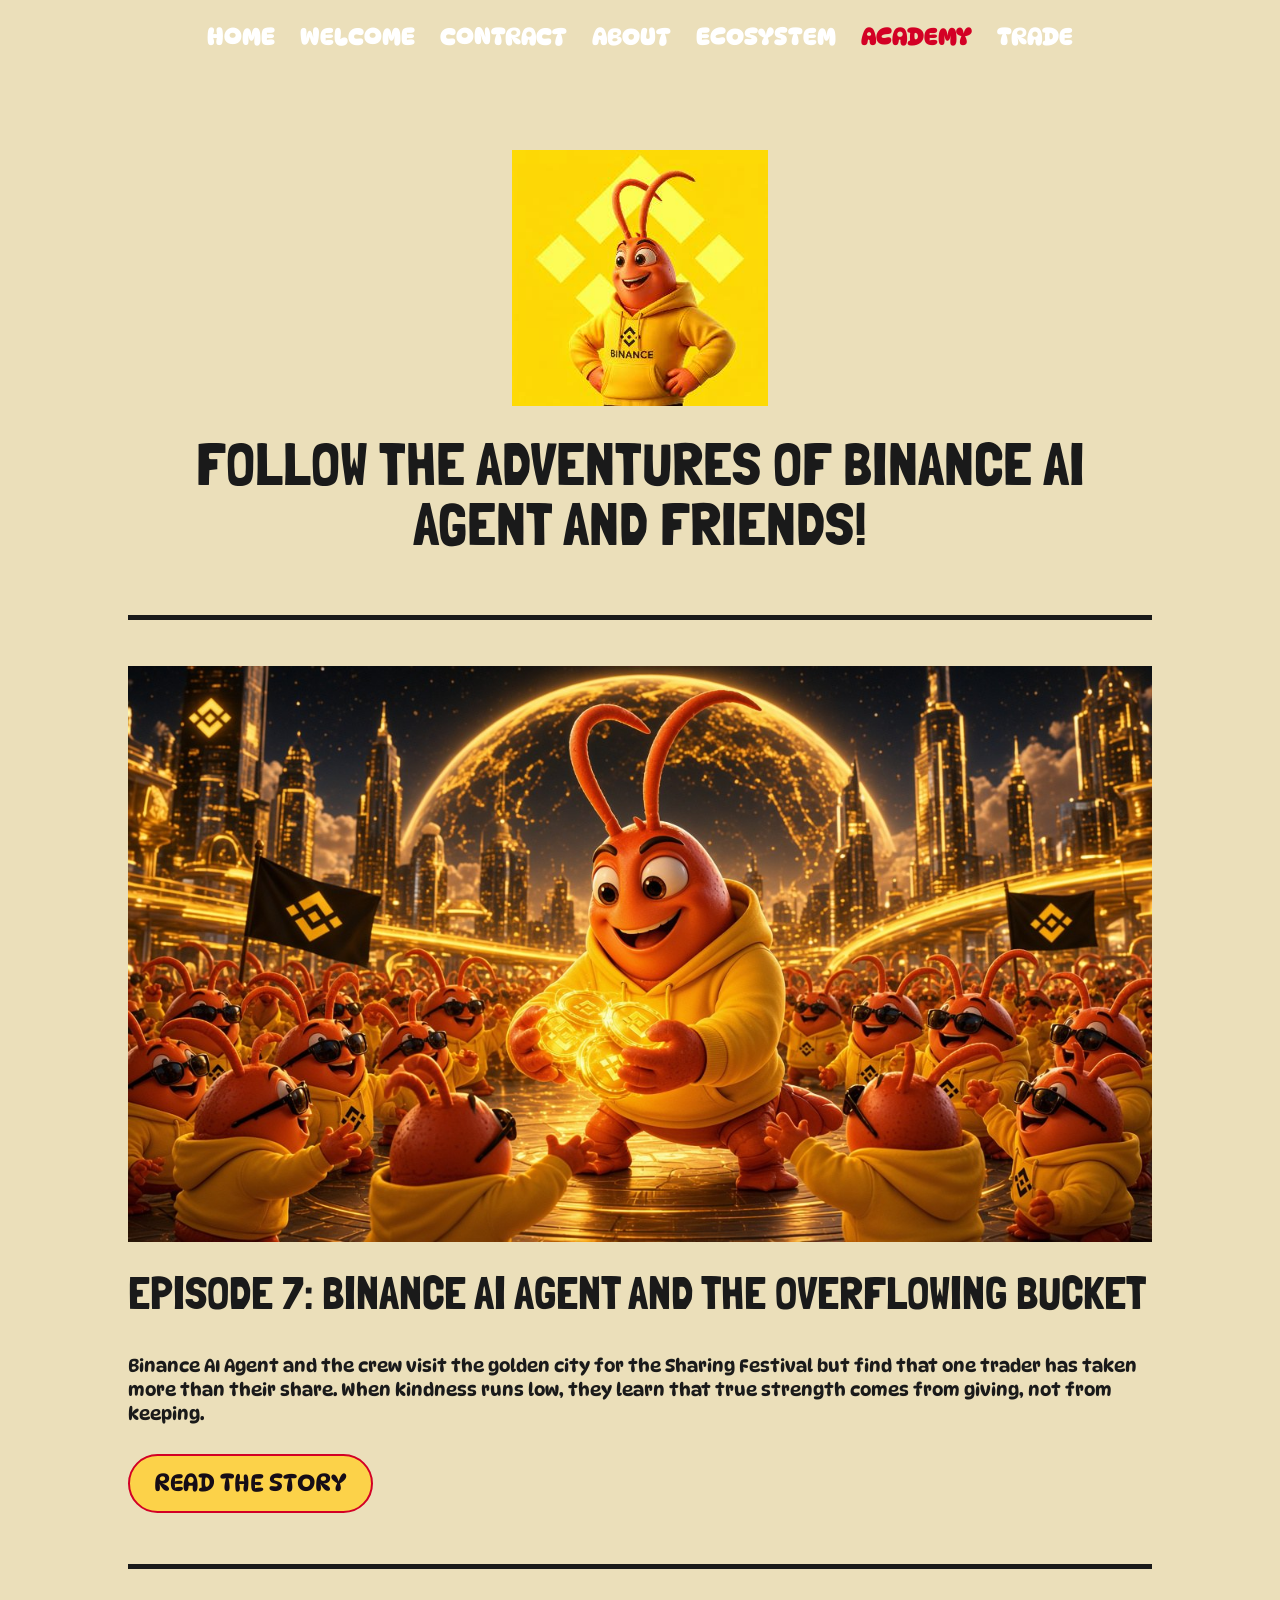
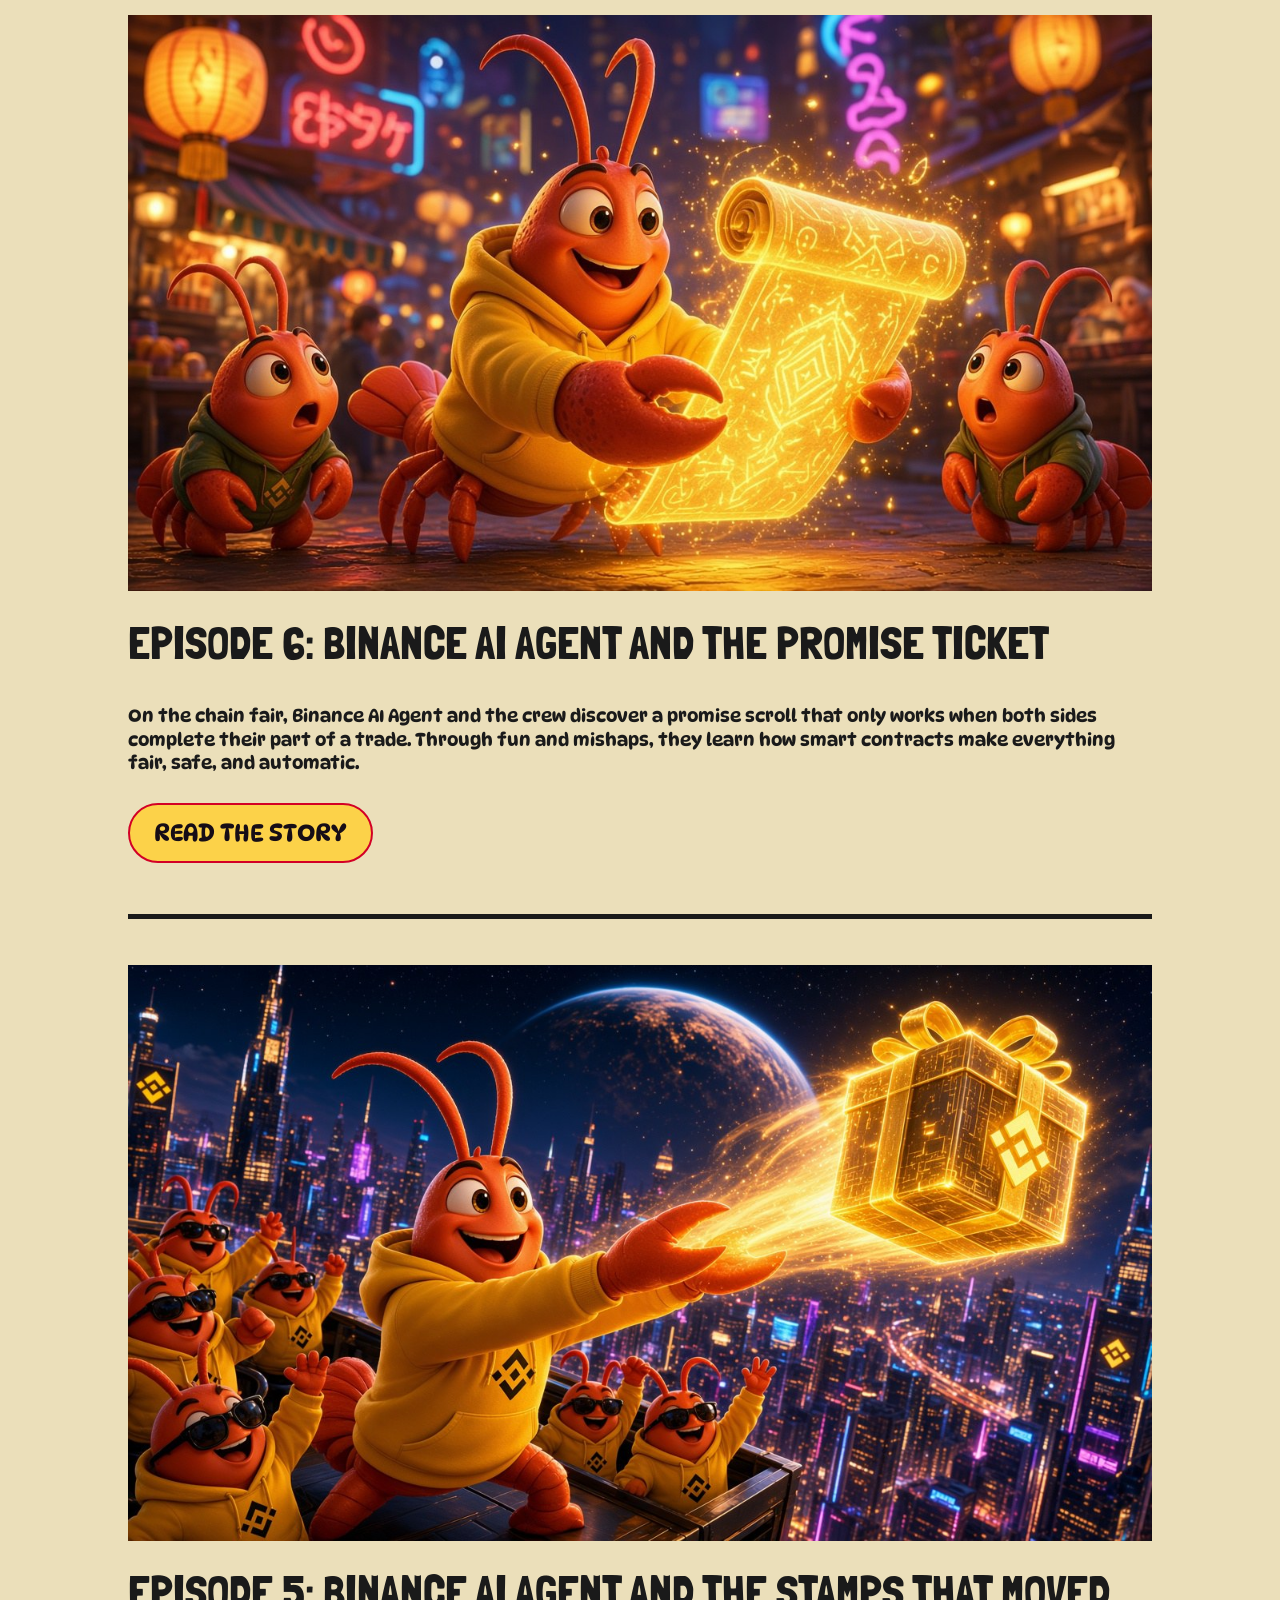
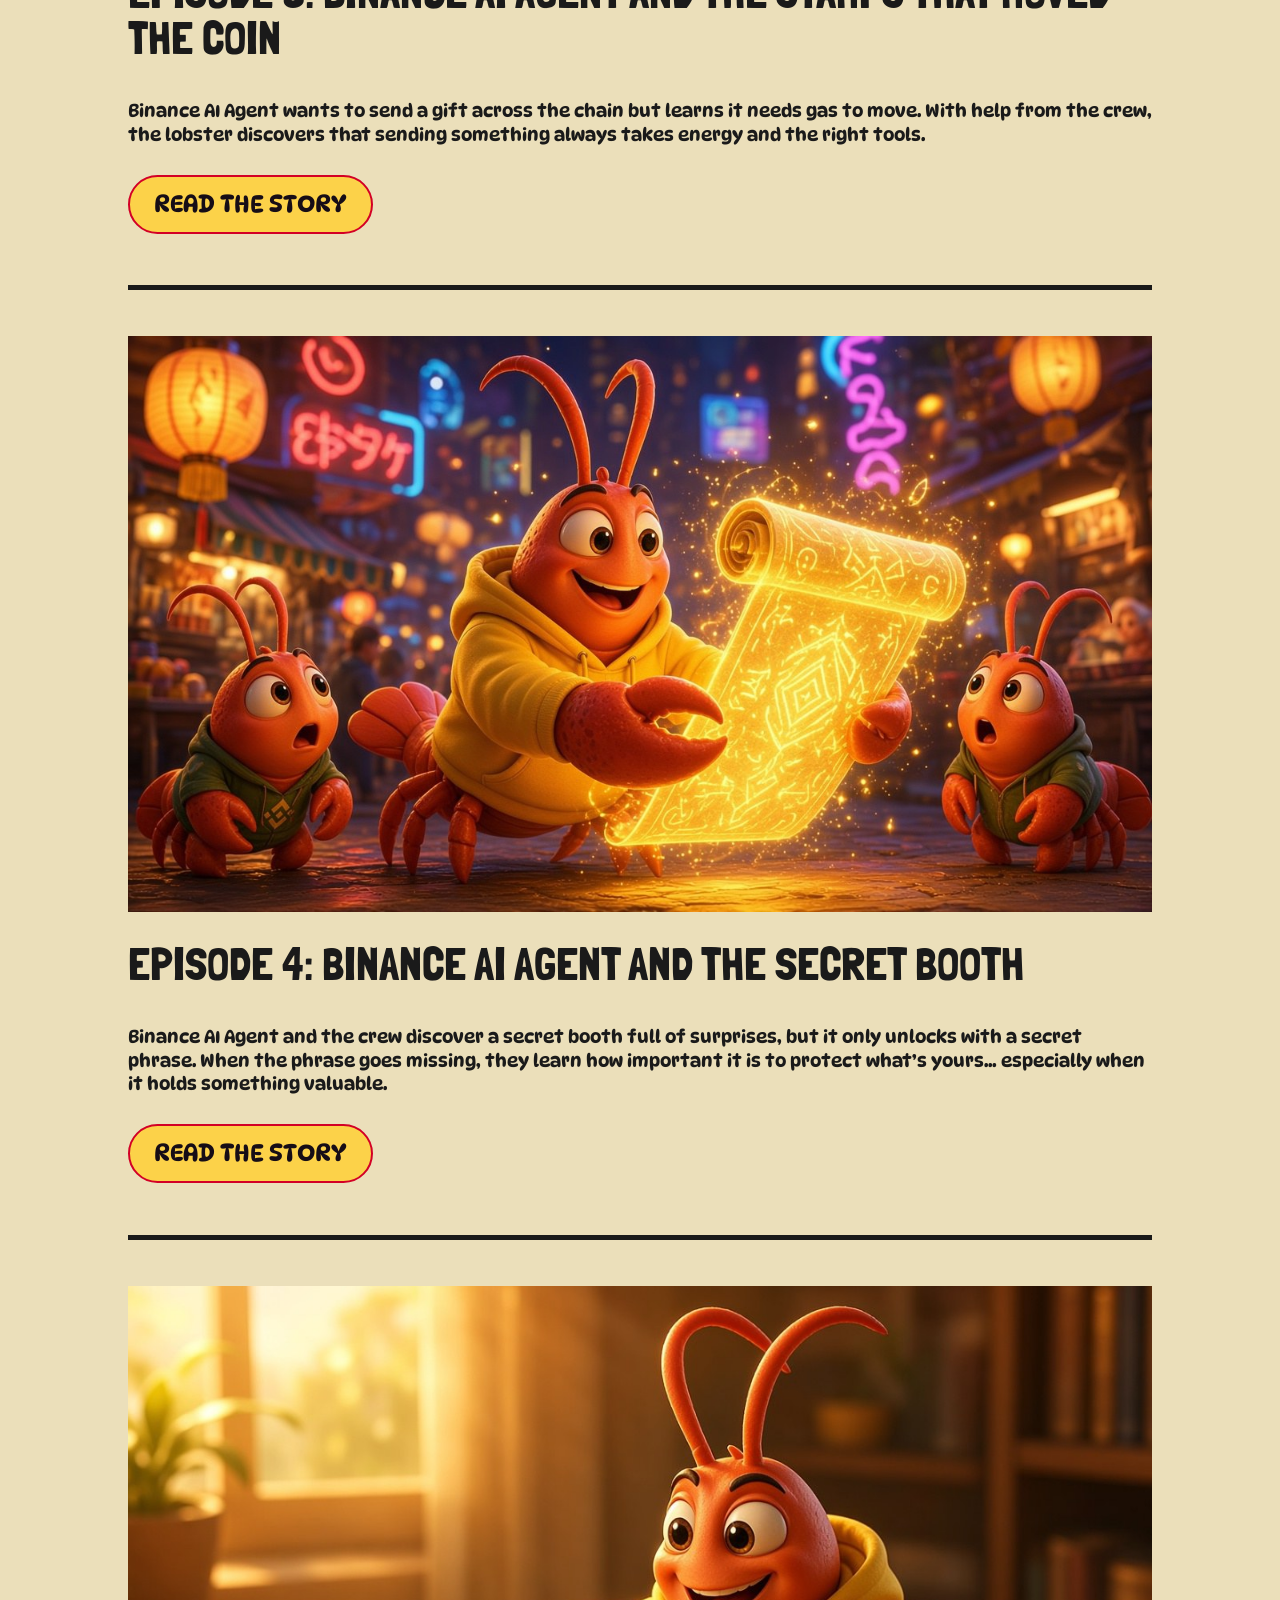
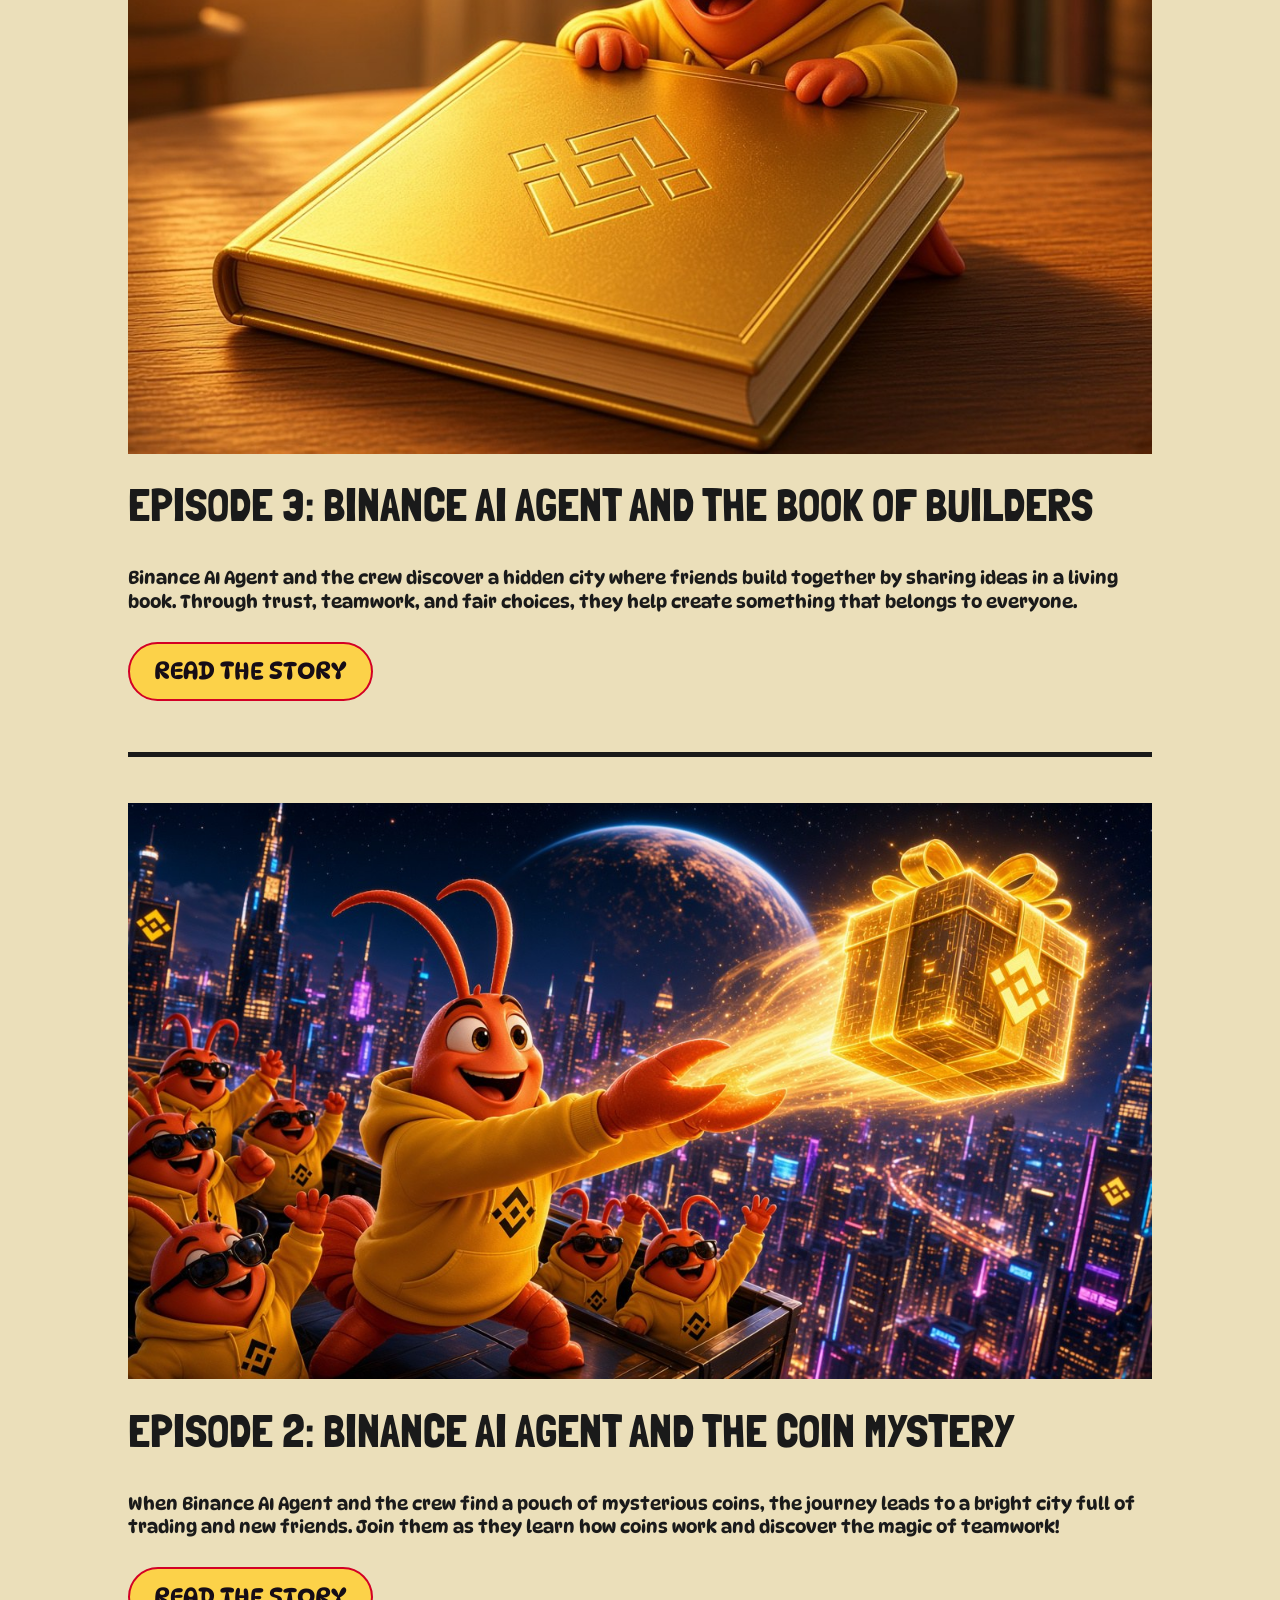
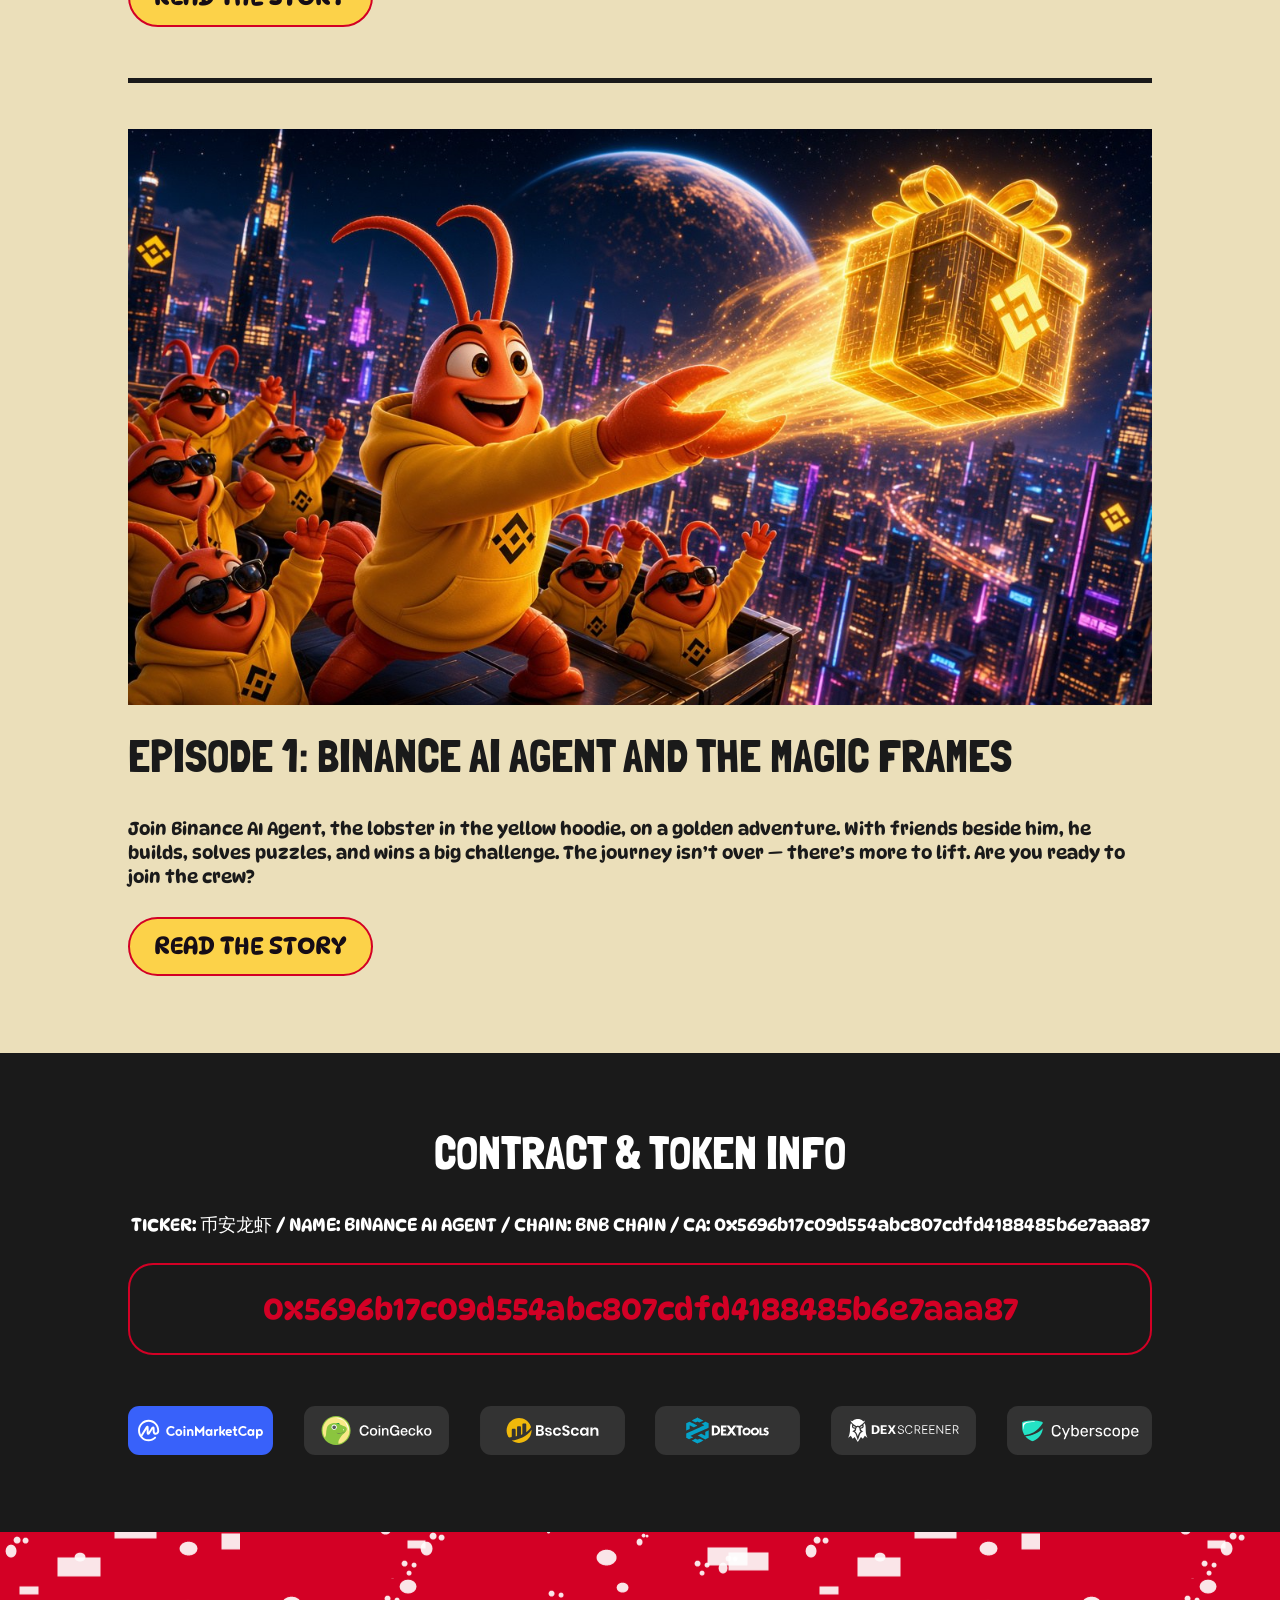
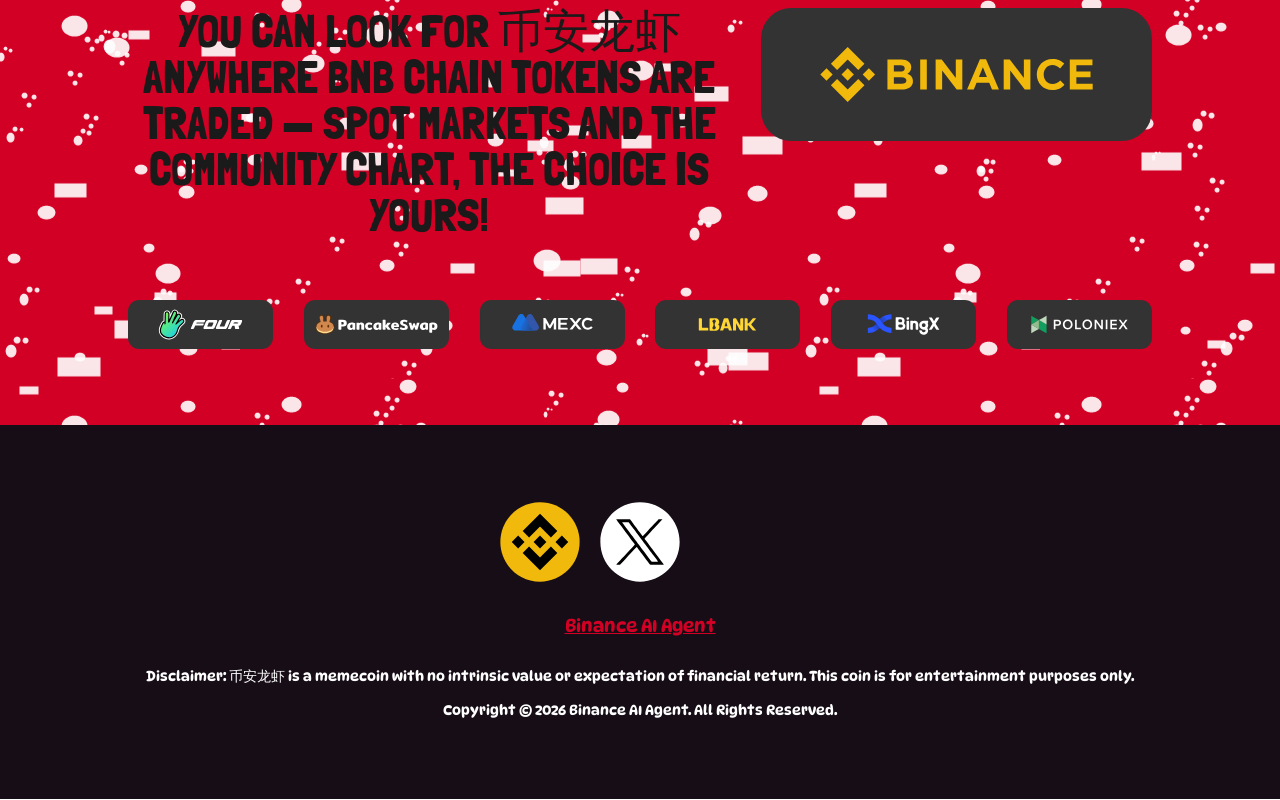
==== commit 3cde3710: "update" ====
--- a/academy/index.html
+++ b/academy/index.html
@@ -663,13 +663,13 @@
 				
 				
 				
-				<div class="et_pb_text_inner"><p>TICKER: 币安龙虾 / NAME: BINANCE AI AGENT / CHAIN: BNB CHAIN</p></div>
+				<div class="et_pb_text_inner"><p>TICKER: 币安龙虾 / NAME: BINANCE AI AGENT / CHAIN: BNB CHAIN / CA: 0x5696b17c09d554abc807cdfd4188485b6e7aaa87</p></div>
 			</div><div class="et_pb_with_border et_pb_module et_pb_text et_pb_text_17  et_pb_text_align_center et_pb_bg_layout_light">
 				
 				
 				
 				
-				<div class="et_pb_text_inner">币安龙虾</div>
+				<div class="et_pb_text_inner">0x5696b17c09d554abc807cdfd4188485b6e7aaa87</div>
 			</div>
 			</div>
 				
@@ -711,7 +711,7 @@
 				
 				
 				
-				<a href="https://bscscan.com/" target="_blank"><span class="et_pb_image_wrap "><img decoding="async" src="data:image/svg+xml,%3Csvg%20xmlns='http://www.w3.org/2000/svg'%20viewBox='0%200%200%200'%3E%3C/svg%3E" alt="" title="bscscan" class="wp-image-633" data-lazy-src="../wp-content/uploads/2025/04/bsc-scan.svg" /><noscript><img decoding="async" src="../wp-content/uploads/2025/04/bsc-scan.svg" alt="" title="bscscan" class="wp-image-633" /></noscript></span></a>
+				<a href="https://bscscan.com/token/0x5696b17c09d554abc807cdfd4188485b6e7aaa87" target="_blank"><span class="et_pb_image_wrap "><img decoding="async" src="data:image/svg+xml,%3Csvg%20xmlns='http://www.w3.org/2000/svg'%20viewBox='0%200%200%200'%3E%3C/svg%3E" alt="" title="bscscan" class="wp-image-633" data-lazy-src="../wp-content/uploads/2025/04/bsc-scan.svg" /><noscript><img decoding="async" src="../wp-content/uploads/2025/04/bsc-scan.svg" alt="" title="bscscan" class="wp-image-633" /></noscript></span></a>
 			</div>
 			</div><div class="et_pb_column et_pb_column_1_6 et_pb_column_12  et_pb_css_mix_blend_mode_passthrough">
 				
@@ -735,7 +735,7 @@
 				
 				
 				
-				<a href="https://dexscreener.com/bsc" target="_blank"><span class="et_pb_image_wrap "><img decoding="async" src="data:image/svg+xml,%3Csvg%20xmlns='http://www.w3.org/2000/svg'%20viewBox='0%200%200%200'%3E%3C/svg%3E" alt="" title="dexscreener chart" class="wp-image-560" data-lazy-src="../wp-content/uploads/2025/04/dexscreener-chart.svg" /><noscript><img decoding="async" src="../wp-content/uploads/2025/04/dexscreener-chart.svg" alt="" title="dexscreener chart" class="wp-image-560" /></noscript></span></a>
+				<a href="https://dexscreener.com/bsc/0x5696b17c09d554abc807cdfd4188485b6e7aaa87" target="_blank"><span class="et_pb_image_wrap "><img decoding="async" src="data:image/svg+xml,%3Csvg%20xmlns='http://www.w3.org/2000/svg'%20viewBox='0%200%200%200'%3E%3C/svg%3E" alt="" title="dexscreener chart" class="wp-image-560" data-lazy-src="../wp-content/uploads/2025/04/dexscreener-chart.svg" /><noscript><img decoding="async" src="../wp-content/uploads/2025/04/dexscreener-chart.svg" alt="" title="dexscreener chart" class="wp-image-560" /></noscript></span></a>
 			</div>
 			</div><div class="et_pb_column et_pb_column_1_6 et_pb_column_14  et_pb_css_mix_blend_mode_passthrough et-last-child">
 				
--- a/amc.css
+++ b/amc.css
@@ -9,3 +9,5 @@
 
 .et_pb_fullwidth_header_0 .header-content{background:rgba(0,0,0,.42);border-radius:16px;padding:12px 20px 4px}
 .et_pb_fullwidth_header_0 .et_pb_header_content_wrapper p{color:#fff;text-shadow:0 2px 10px rgba(0,0,0,.8)}
+#contract .et_pb_with_border{overflow:visible!important}
+#contract .et_pb_with_border .et_pb_text_inner{overflow-wrap:anywhere;word-break:break-all}
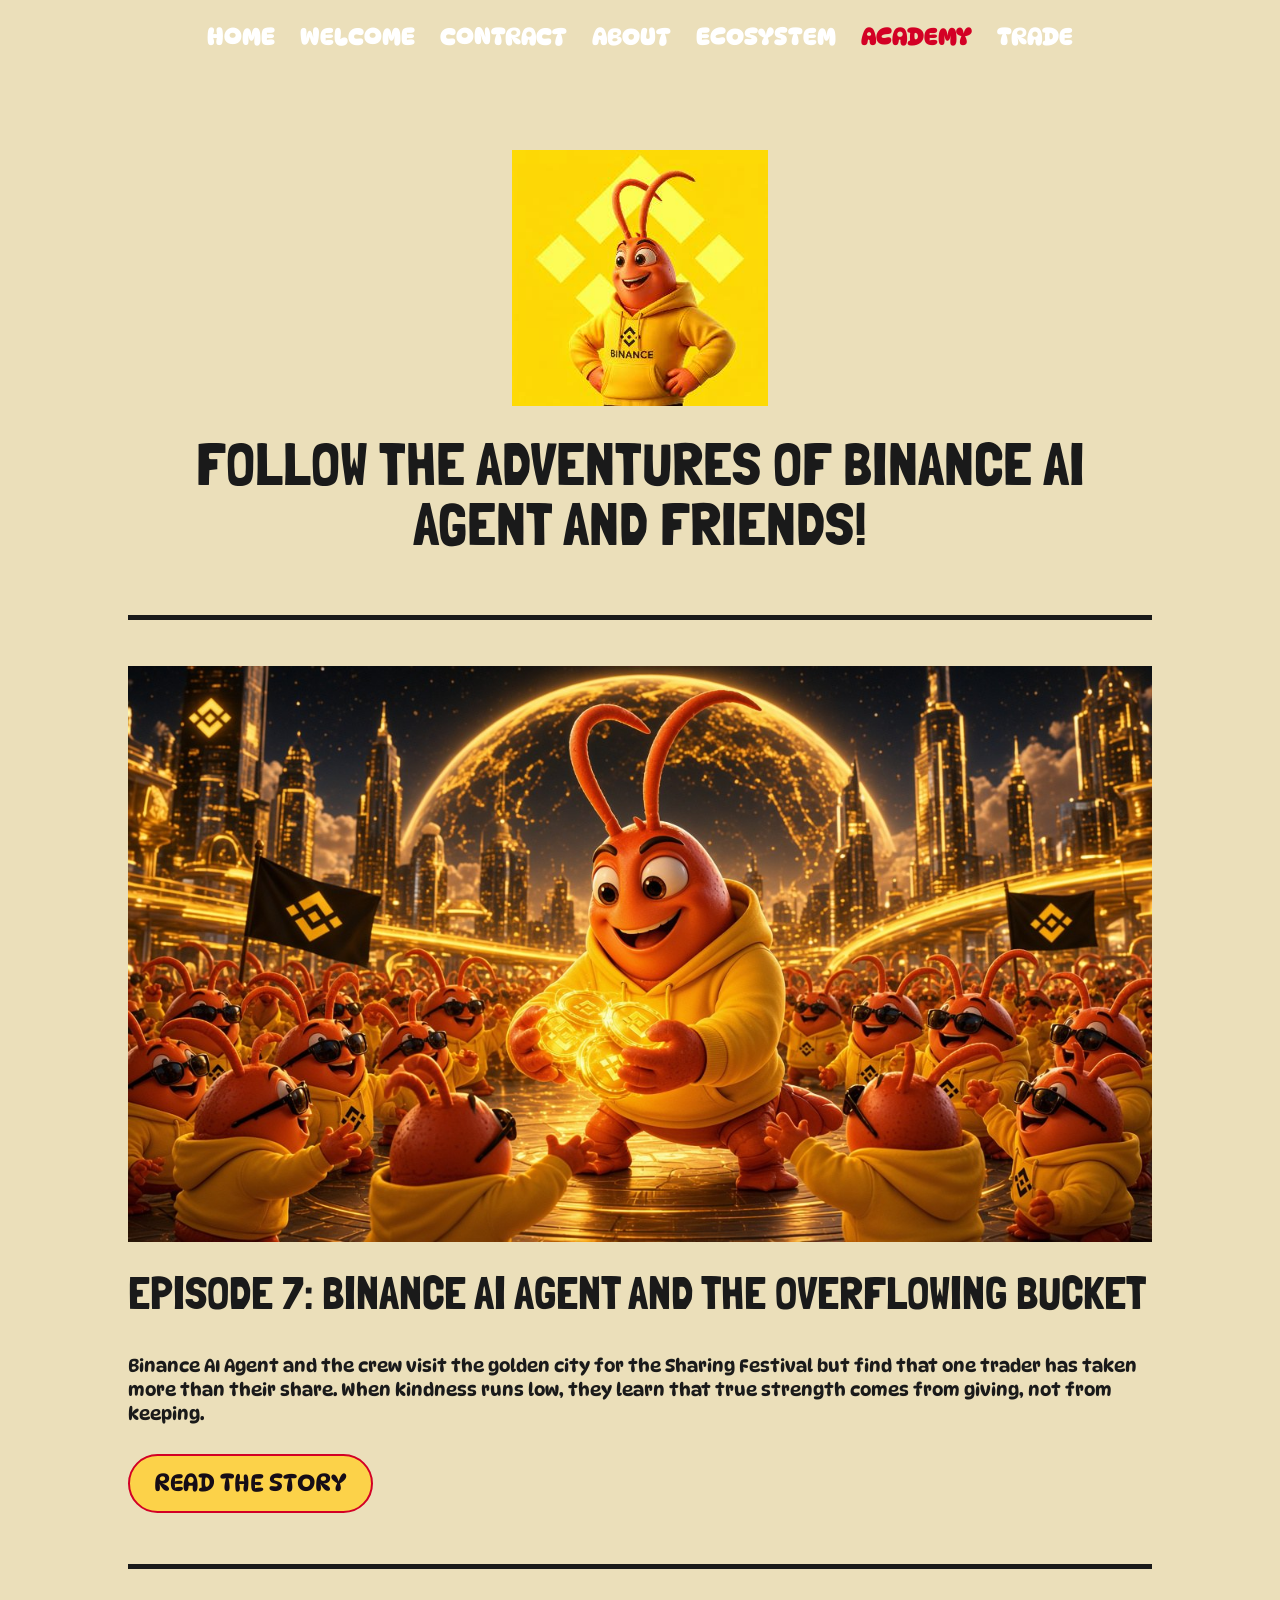
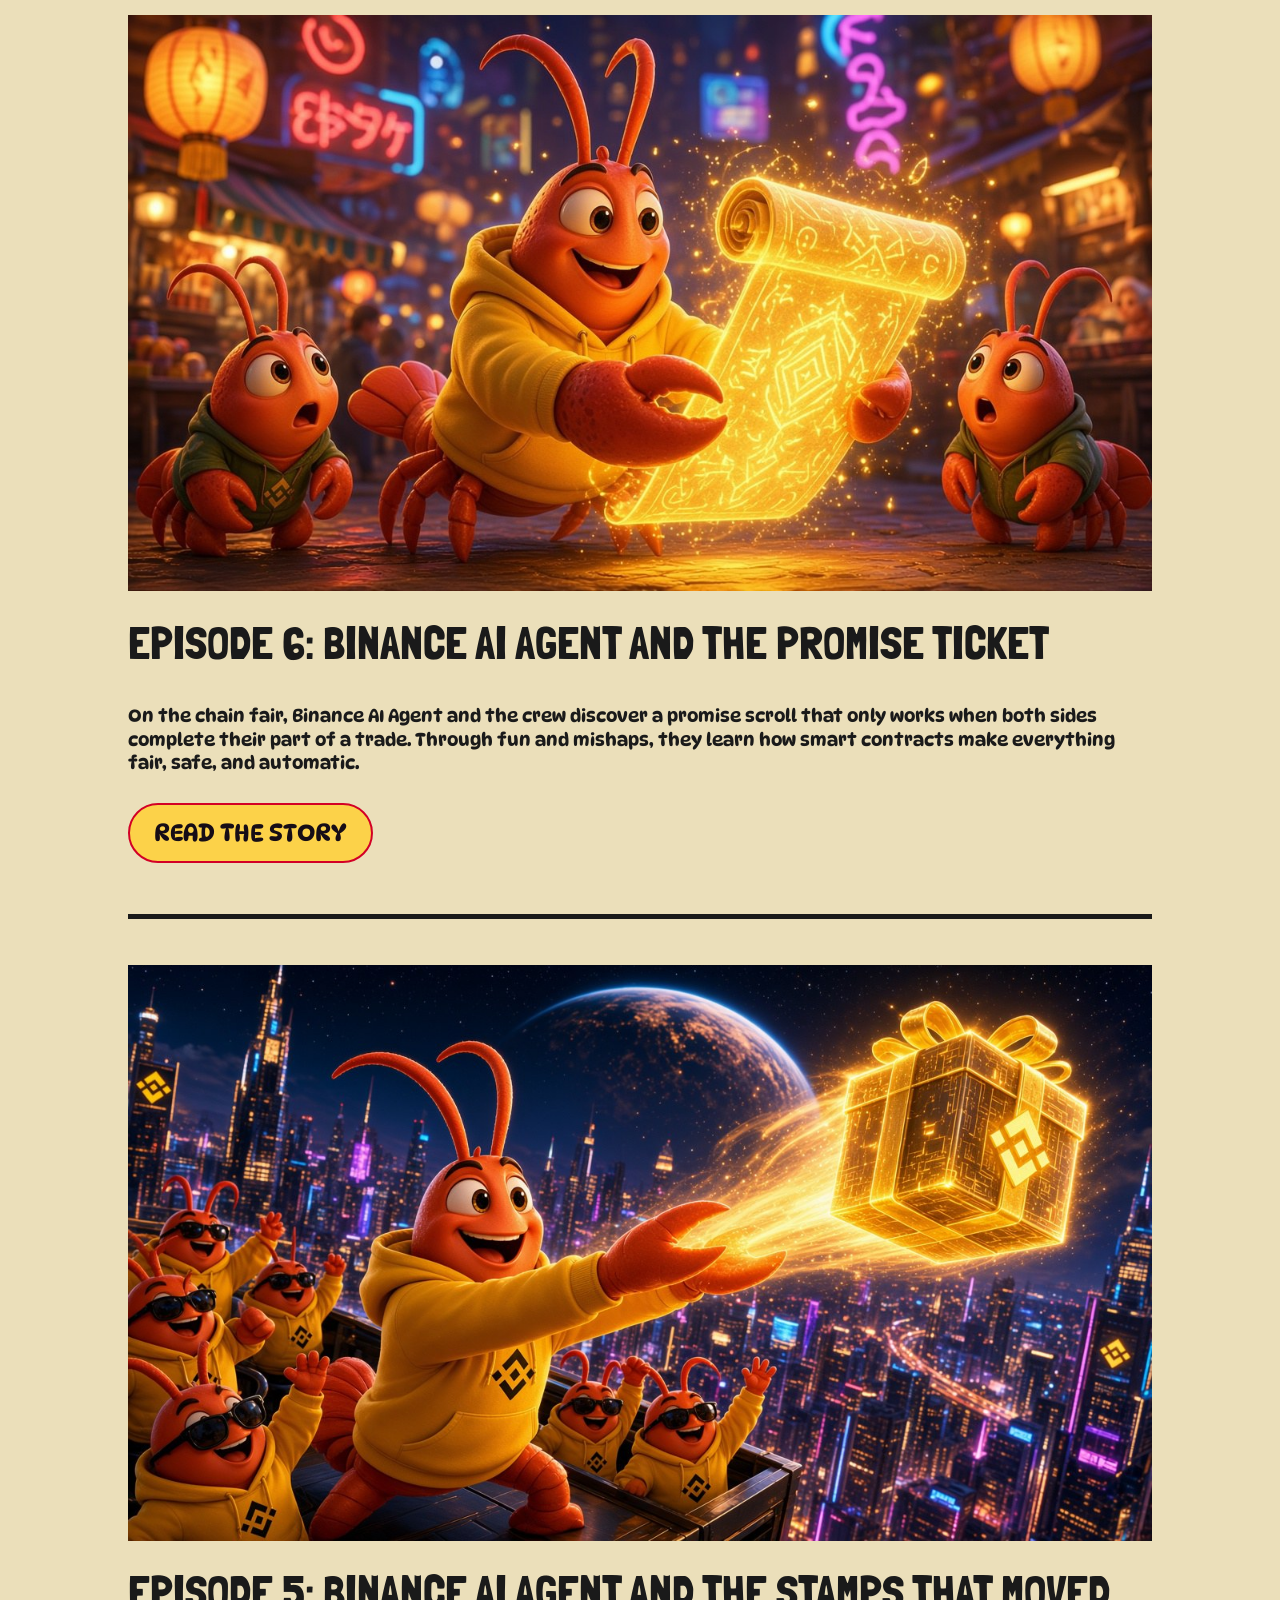
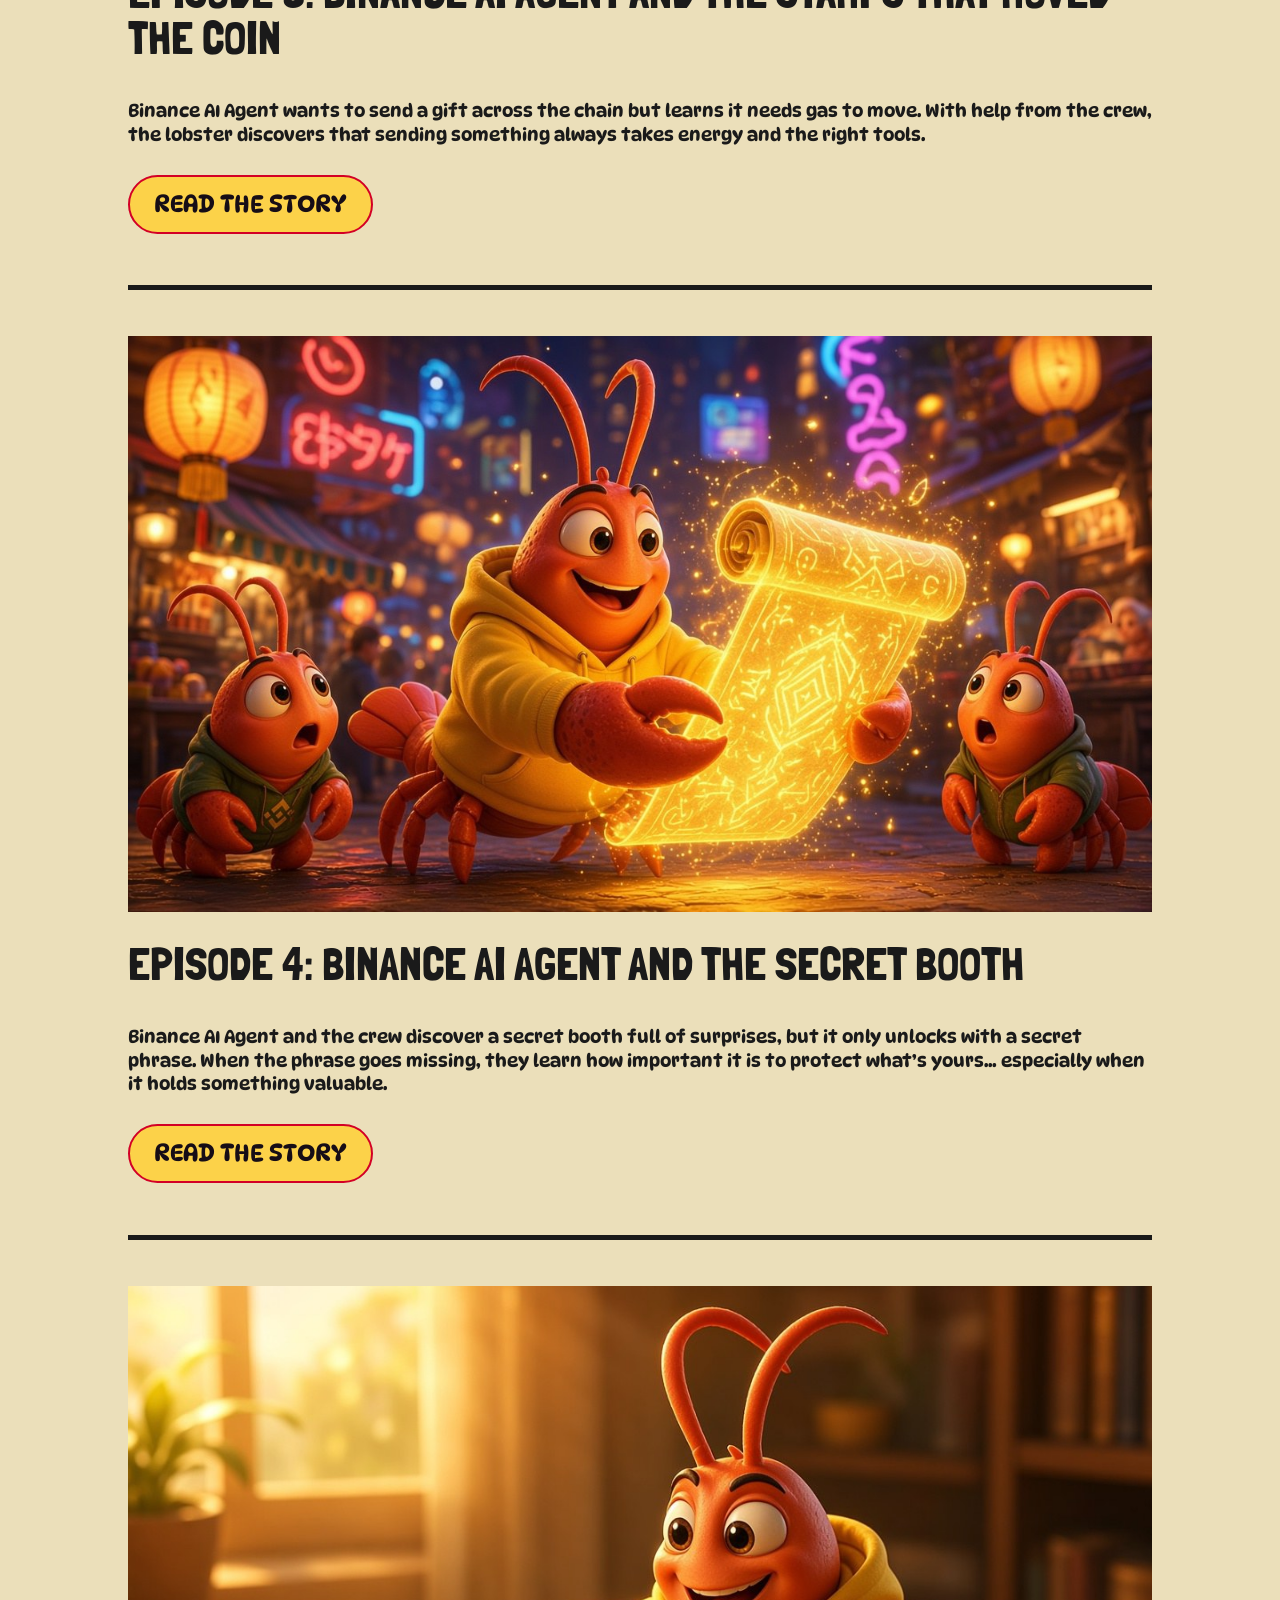
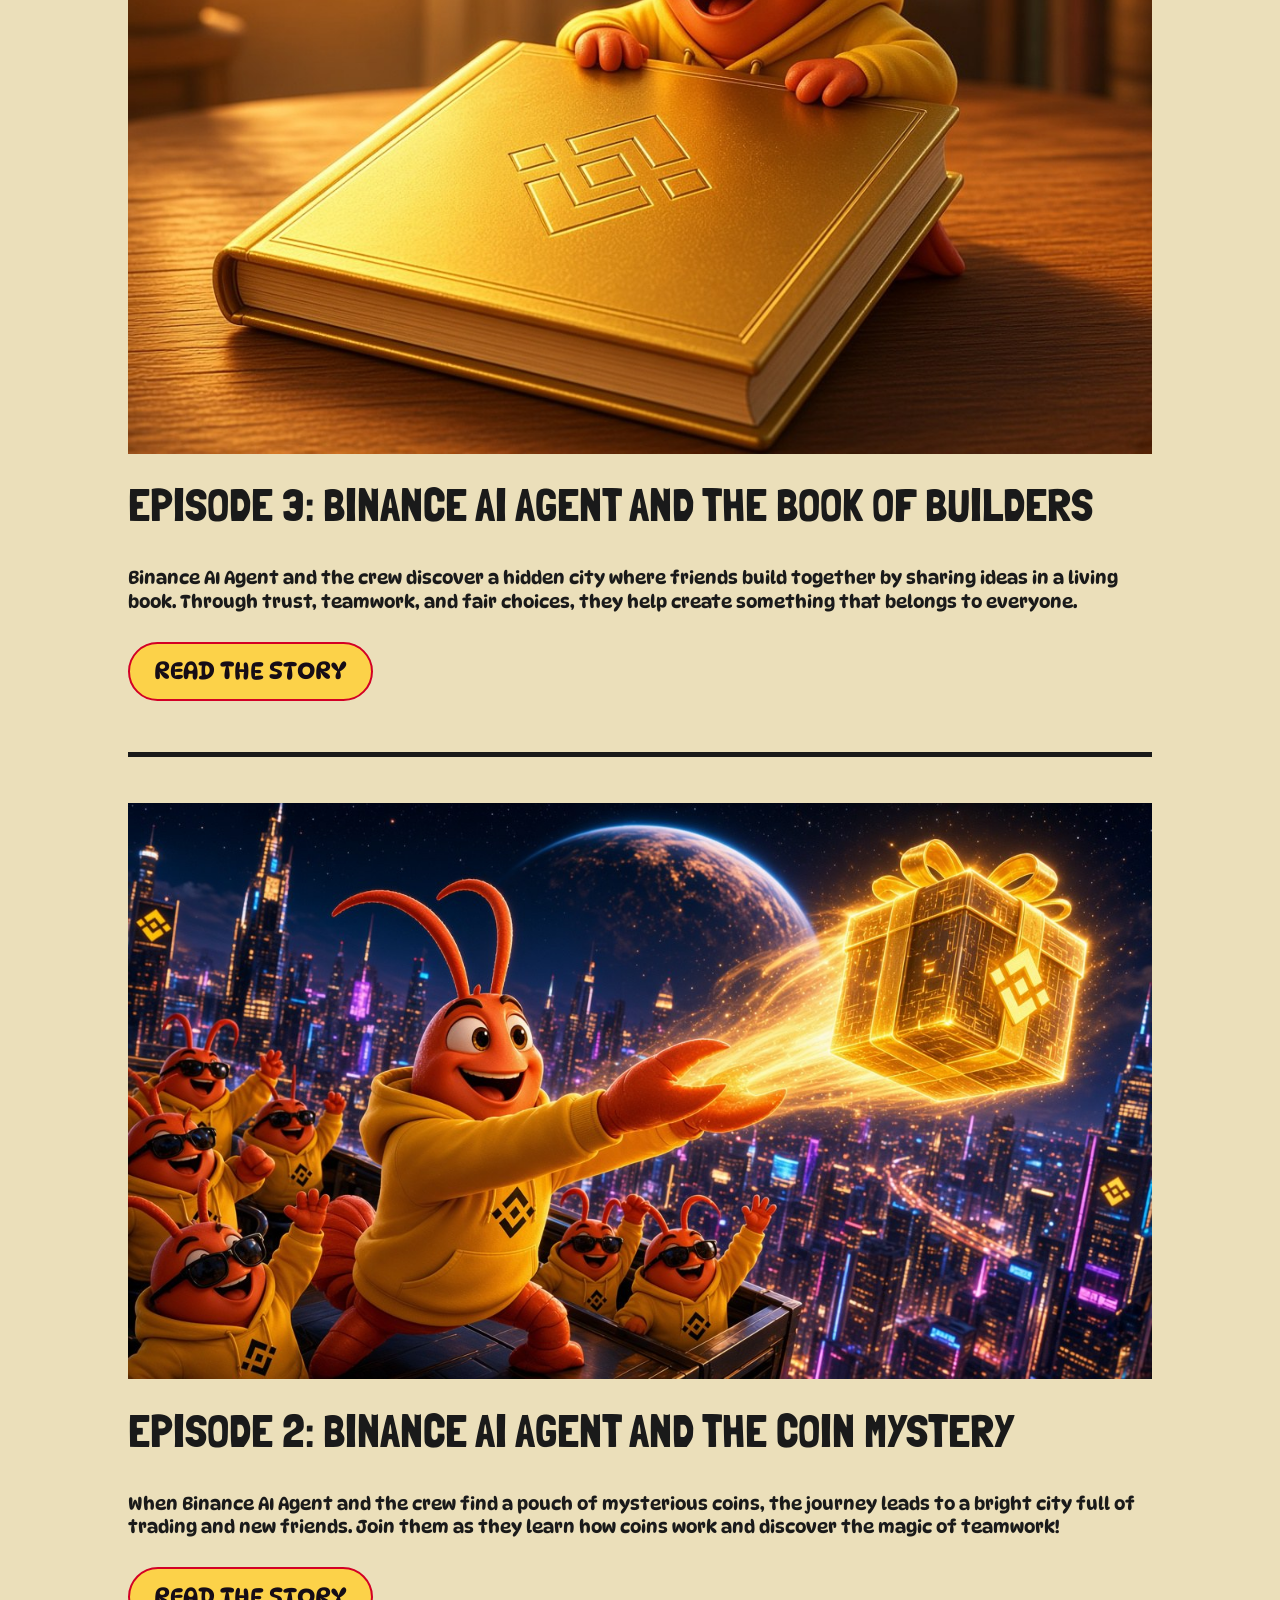
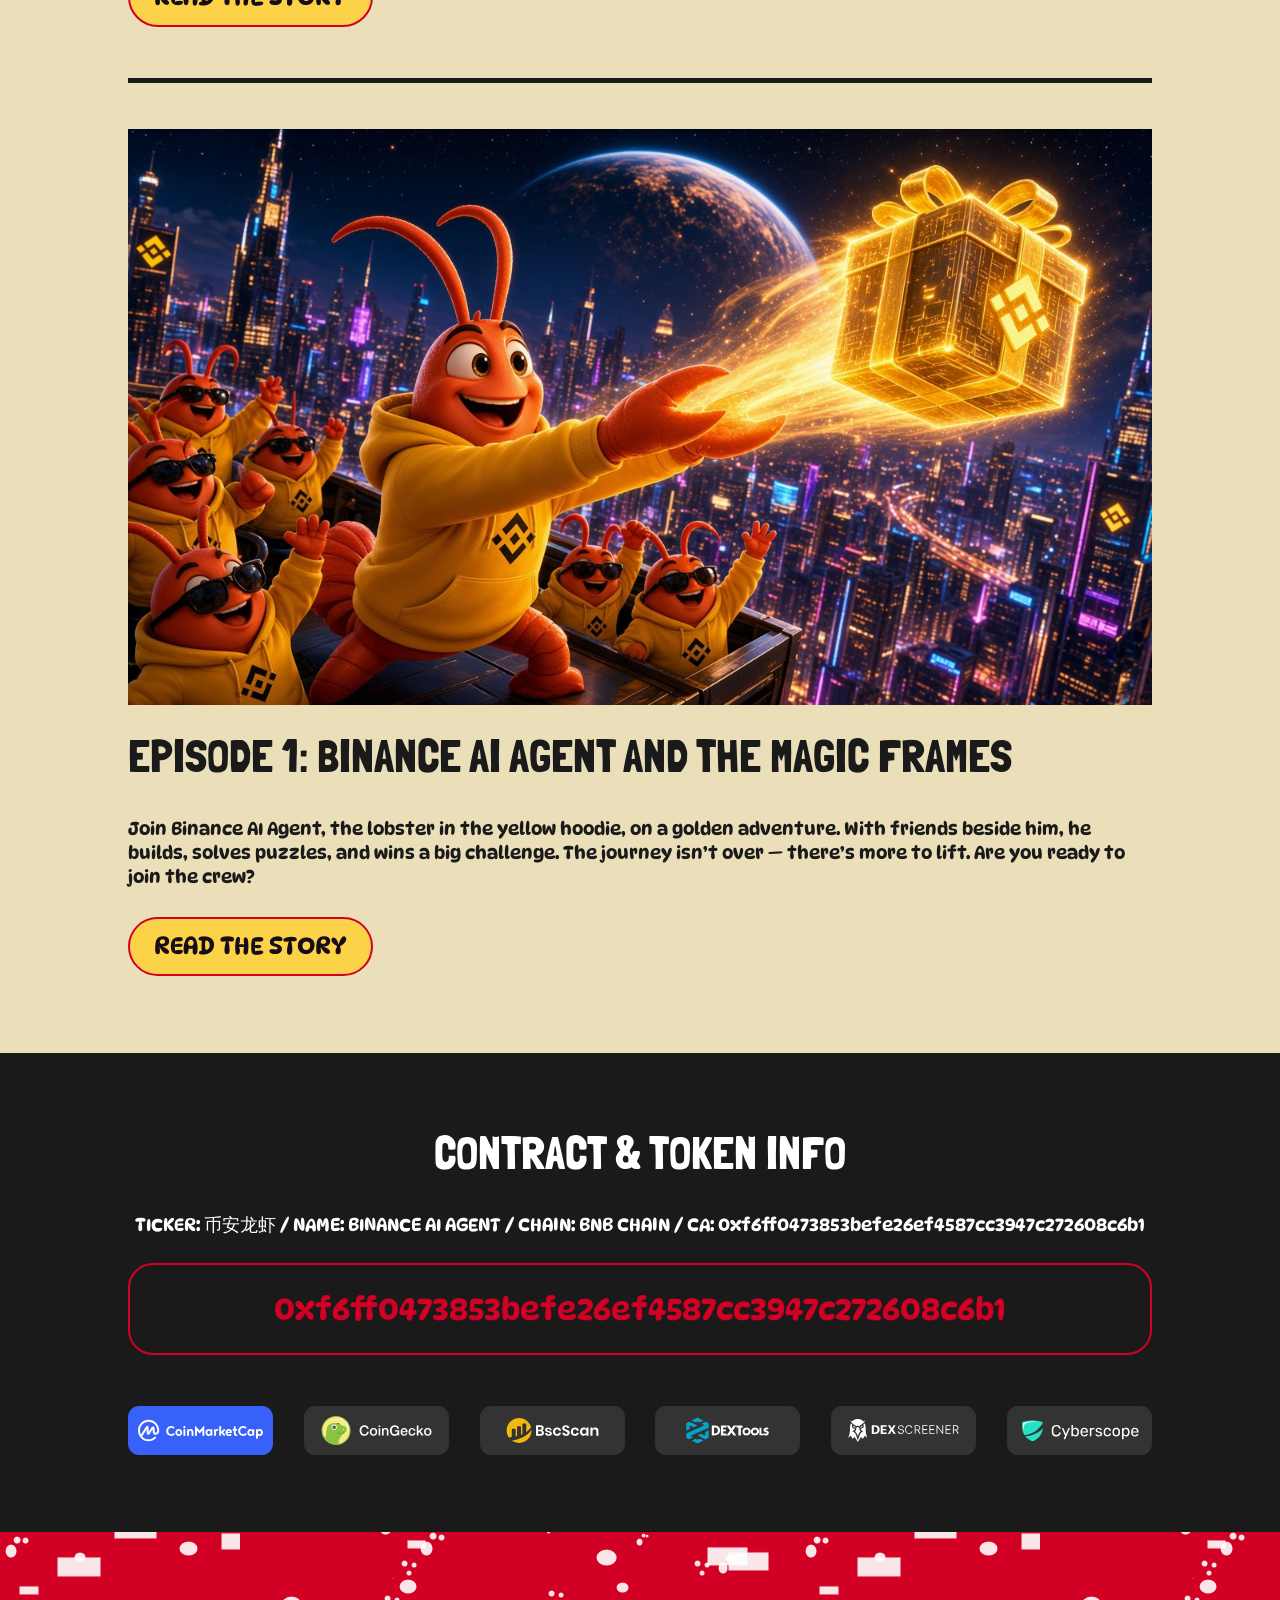
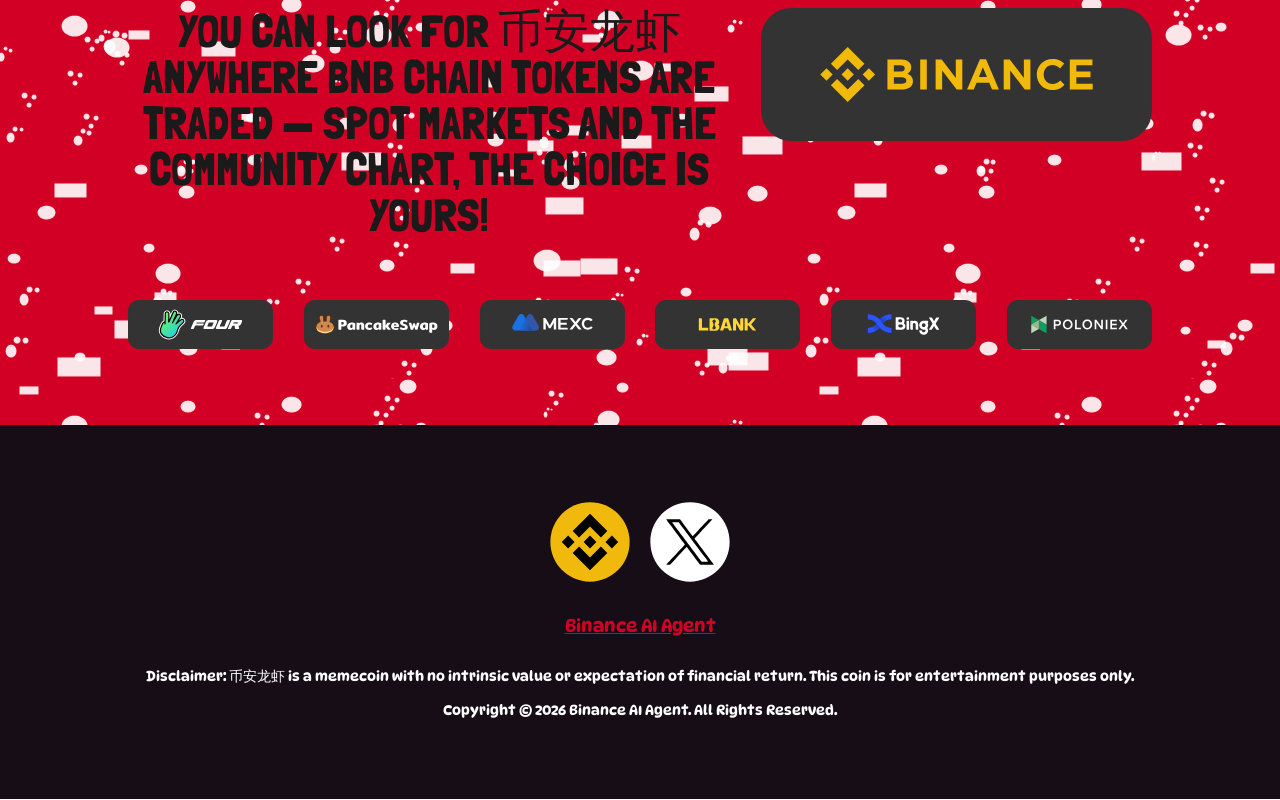
==== commit 561d4b5a: "update" ====
--- a/academy/index.html
+++ b/academy/index.html
@@ -663,13 +663,13 @@
 				
 				
 				
-				<div class="et_pb_text_inner"><p>TICKER: 币安龙虾 / NAME: BINANCE AI AGENT / CHAIN: BNB CHAIN / CA: 0x5696b17c09d554abc807cdfd4188485b6e7aaa87</p></div>
+				<div class="et_pb_text_inner"><p>TICKER: 币安龙虾 / NAME: BINANCE AI AGENT / CHAIN: BNB CHAIN / CA: 0xf6ff0473853befe26ef4587cc3947c272608c6b1</p></div>
 			</div><div class="et_pb_with_border et_pb_module et_pb_text et_pb_text_17  et_pb_text_align_center et_pb_bg_layout_light">
 				
 				
 				
 				
-				<div class="et_pb_text_inner">0x5696b17c09d554abc807cdfd4188485b6e7aaa87</div>
+				<div class="et_pb_text_inner">0xf6ff0473853befe26ef4587cc3947c272608c6b1</div>
 			</div>
 			</div>
 				
@@ -711,7 +711,7 @@
 				
 				
 				
-				<a href="https://bscscan.com/token/0x5696b17c09d554abc807cdfd4188485b6e7aaa87" target="_blank"><span class="et_pb_image_wrap "><img decoding="async" src="data:image/svg+xml,%3Csvg%20xmlns='http://www.w3.org/2000/svg'%20viewBox='0%200%200%200'%3E%3C/svg%3E" alt="" title="bscscan" class="wp-image-633" data-lazy-src="../wp-content/uploads/2025/04/bsc-scan.svg" /><noscript><img decoding="async" src="../wp-content/uploads/2025/04/bsc-scan.svg" alt="" title="bscscan" class="wp-image-633" /></noscript></span></a>
+				<a href="https://bscscan.com/token/0xf6ff0473853befe26ef4587cc3947c272608c6b1" target="_blank"><span class="et_pb_image_wrap "><img decoding="async" src="data:image/svg+xml,%3Csvg%20xmlns='http://www.w3.org/2000/svg'%20viewBox='0%200%200%200'%3E%3C/svg%3E" alt="" title="bscscan" class="wp-image-633" data-lazy-src="../wp-content/uploads/2025/04/bsc-scan.svg" /><noscript><img decoding="async" src="../wp-content/uploads/2025/04/bsc-scan.svg" alt="" title="bscscan" class="wp-image-633" /></noscript></span></a>
 			</div>
 			</div><div class="et_pb_column et_pb_column_1_6 et_pb_column_12  et_pb_css_mix_blend_mode_passthrough">
 				
@@ -735,7 +735,7 @@
 				
 				
 				
-				<a href="https://dexscreener.com/bsc/0x5696b17c09d554abc807cdfd4188485b6e7aaa87" target="_blank"><span class="et_pb_image_wrap "><img decoding="async" src="data:image/svg+xml,%3Csvg%20xmlns='http://www.w3.org/2000/svg'%20viewBox='0%200%200%200'%3E%3C/svg%3E" alt="" title="dexscreener chart" class="wp-image-560" data-lazy-src="../wp-content/uploads/2025/04/dexscreener-chart.svg" /><noscript><img decoding="async" src="../wp-content/uploads/2025/04/dexscreener-chart.svg" alt="" title="dexscreener chart" class="wp-image-560" /></noscript></span></a>
+				<a href="https://dexscreener.com/bsc/0xf6ff0473853befe26ef4587cc3947c272608c6b1" target="_blank"><span class="et_pb_image_wrap "><img decoding="async" src="data:image/svg+xml,%3Csvg%20xmlns='http://www.w3.org/2000/svg'%20viewBox='0%200%200%200'%3E%3C/svg%3E" alt="" title="dexscreener chart" class="wp-image-560" data-lazy-src="../wp-content/uploads/2025/04/dexscreener-chart.svg" /><noscript><img decoding="async" src="../wp-content/uploads/2025/04/dexscreener-chart.svg" alt="" title="dexscreener chart" class="wp-image-560" /></noscript></span></a>
 			</div>
 			</div><div class="et_pb_column et_pb_column_1_6 et_pb_column_14  et_pb_css_mix_blend_mode_passthrough et-last-child">
 				
@@ -905,9 +905,6 @@
 </a>
 <a href="https://x.com/baaonbnb" target="_blank" rel="noopener" aria-label="Twitter">
 <img decoding="async" class="social-icon" src="data:image/svg+xml,%3Csvg%20xmlns='http://www.w3.org/2000/svg'%20viewBox='0%200%200%200'%3E%3C/svg%3E" alt="Twitter Icon" data-lazy-src="../wp-content/uploads/2025/04/visit-x.svg" /><noscript><img decoding="async" class="social-icon" src="../wp-content/uploads/2025/04/visit-x.svg" alt="Twitter Icon" /></noscript>
-</a>
-<a href="#" target="_blank" rel="noopener" aria-label="Giggle Academy">
-<img decoding="async" class="social-icon" src="data:image/svg+xml,%3Csvg%20xmlns='http://www.w3.org/2000/svg'%20viewBox='0%200%200%200'%3E%3C/svg%3E" alt="Giggle Icon" data-lazy-src="../wp-content/uploads/2025/04/visit-giggle-academy.svg" /><noscript><img decoding="async" class="social-icon" src="../wp-content/uploads/2025/04/visit-giggle-academy.svg" alt="Giggle Icon" /></noscript>
 </a>
 </div>
 </div>
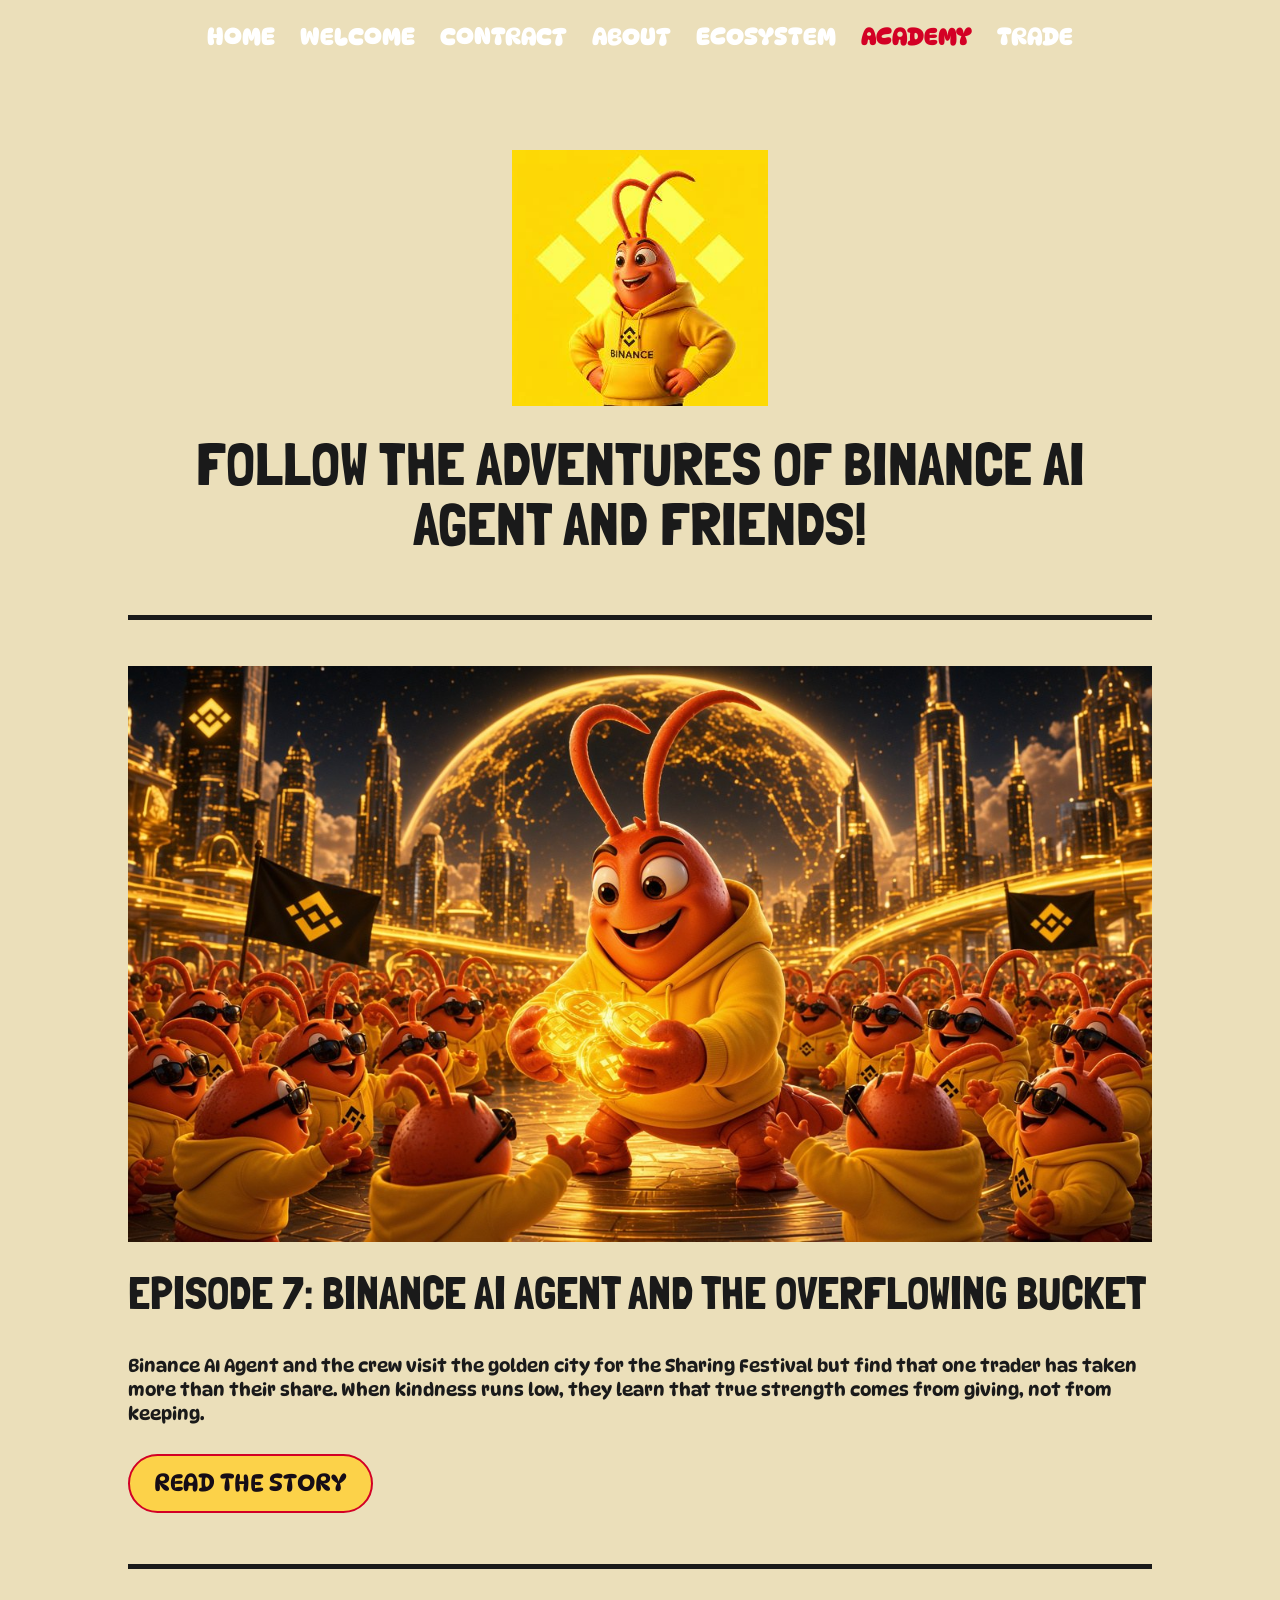
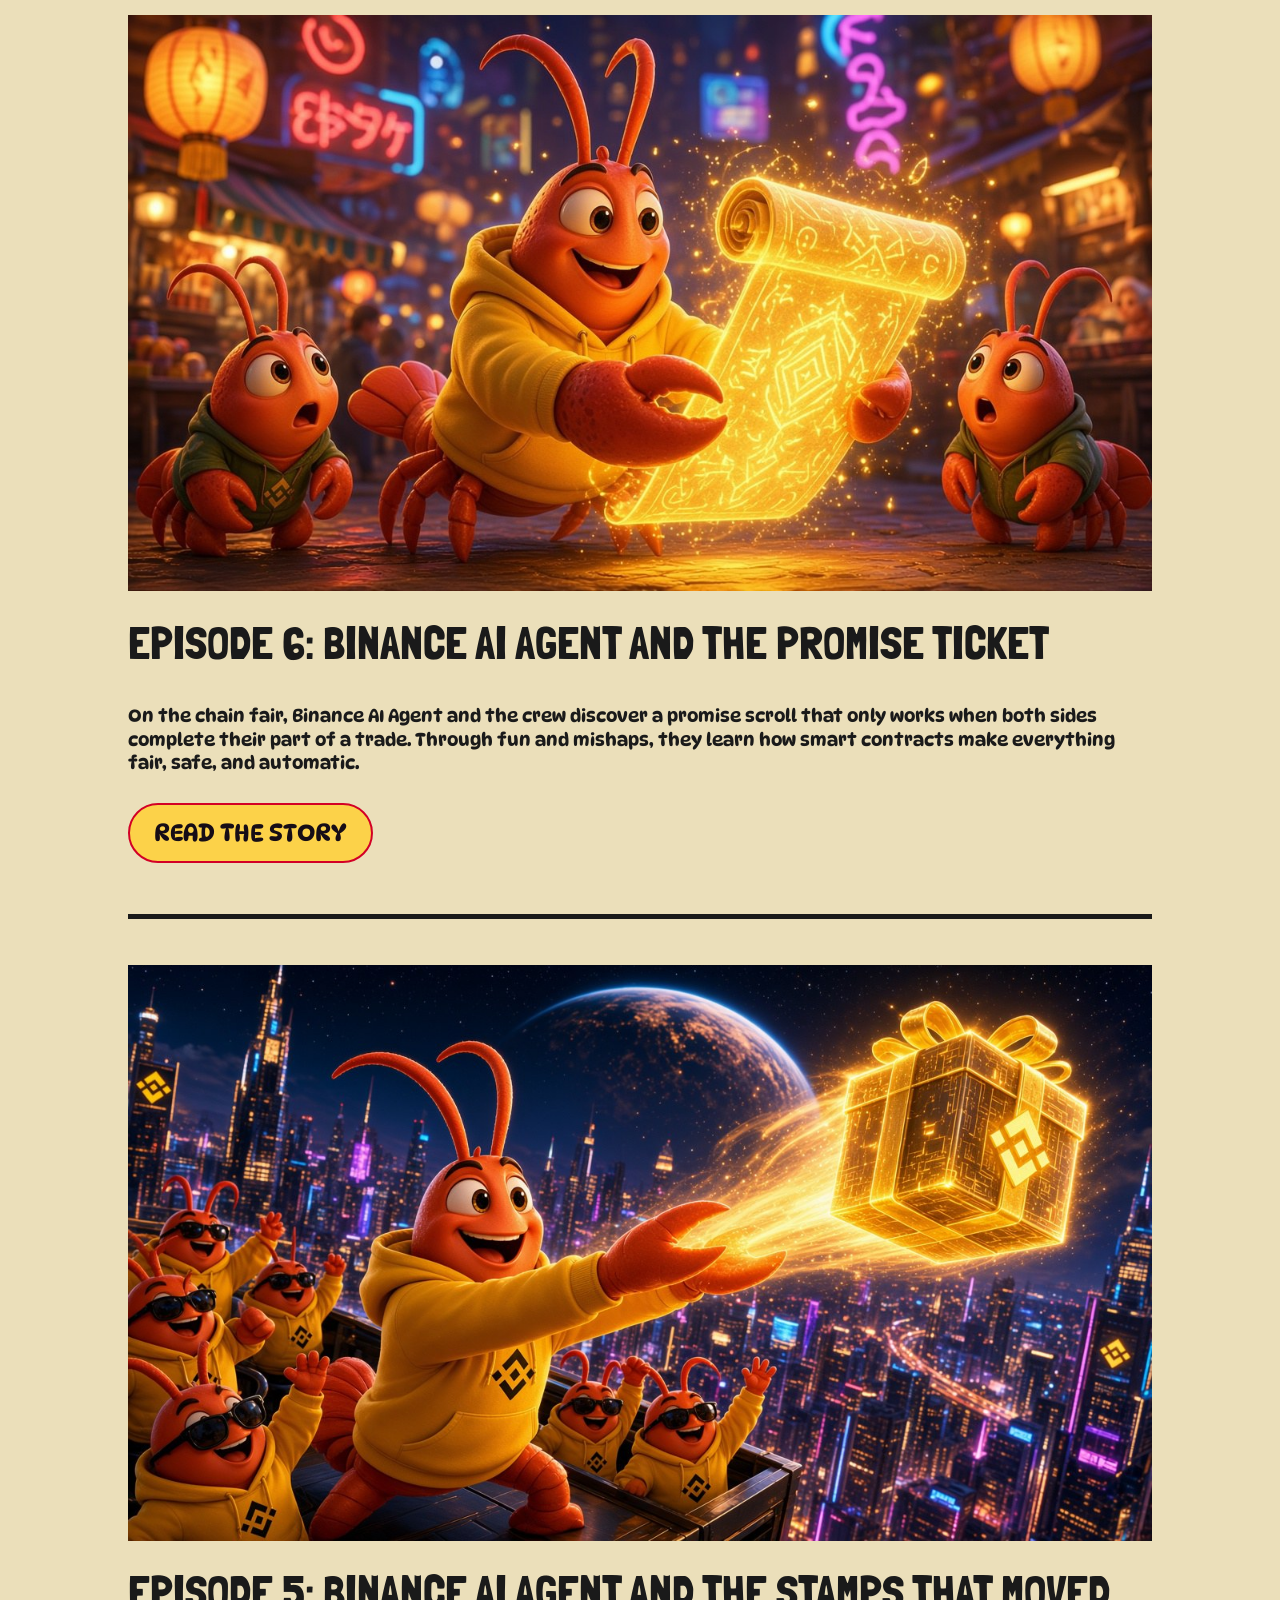
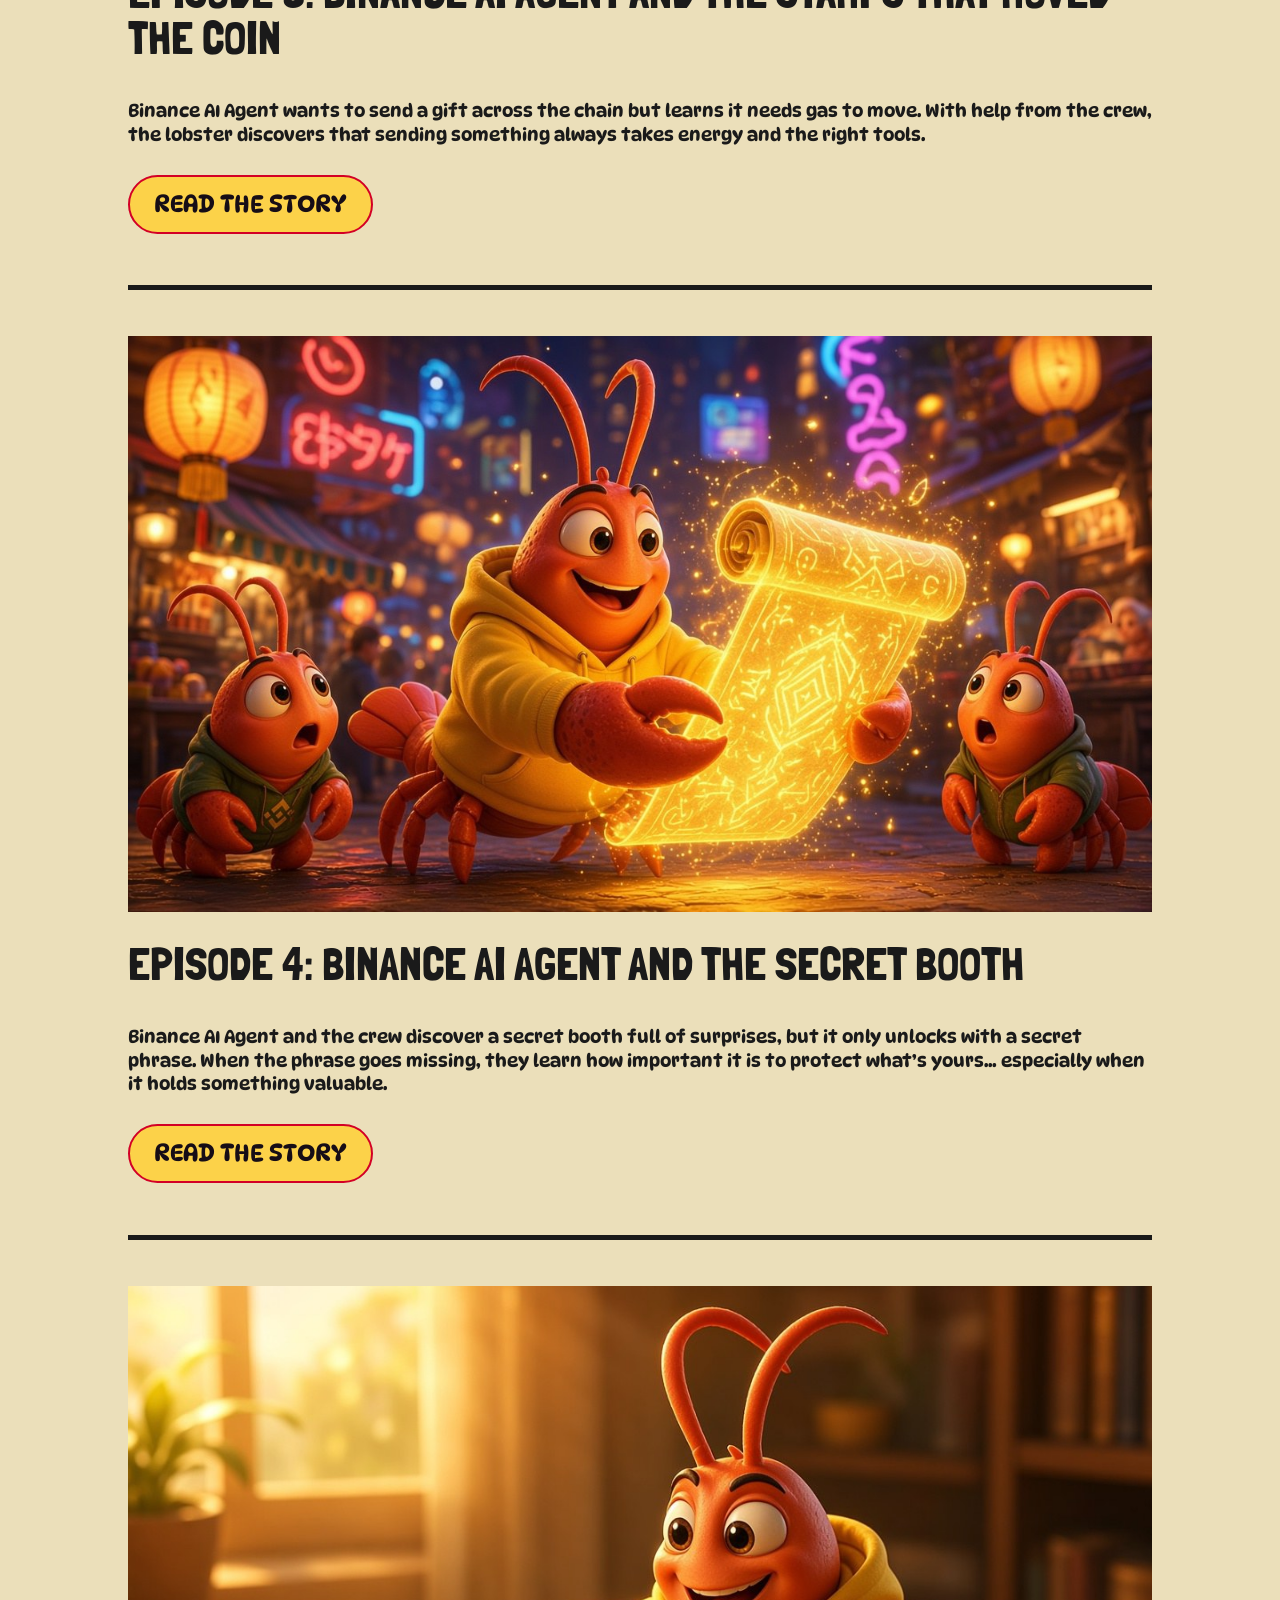
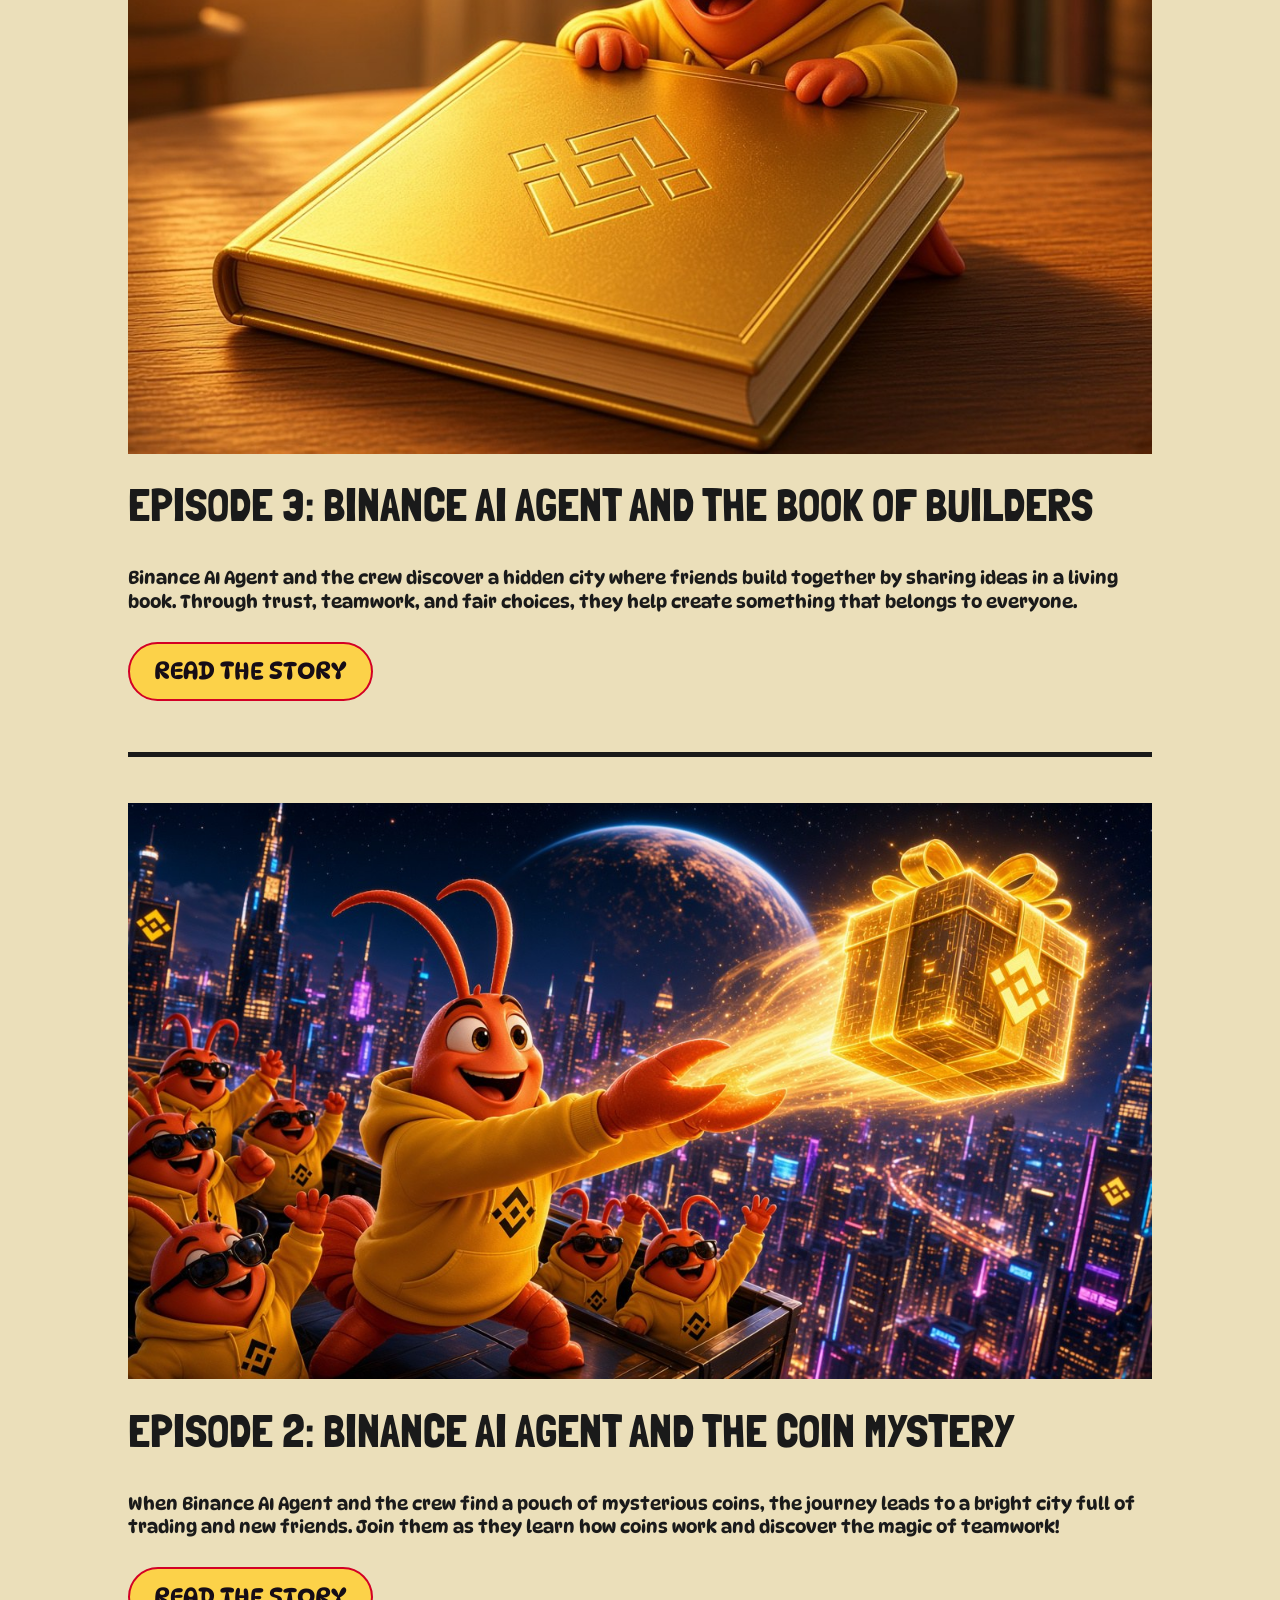
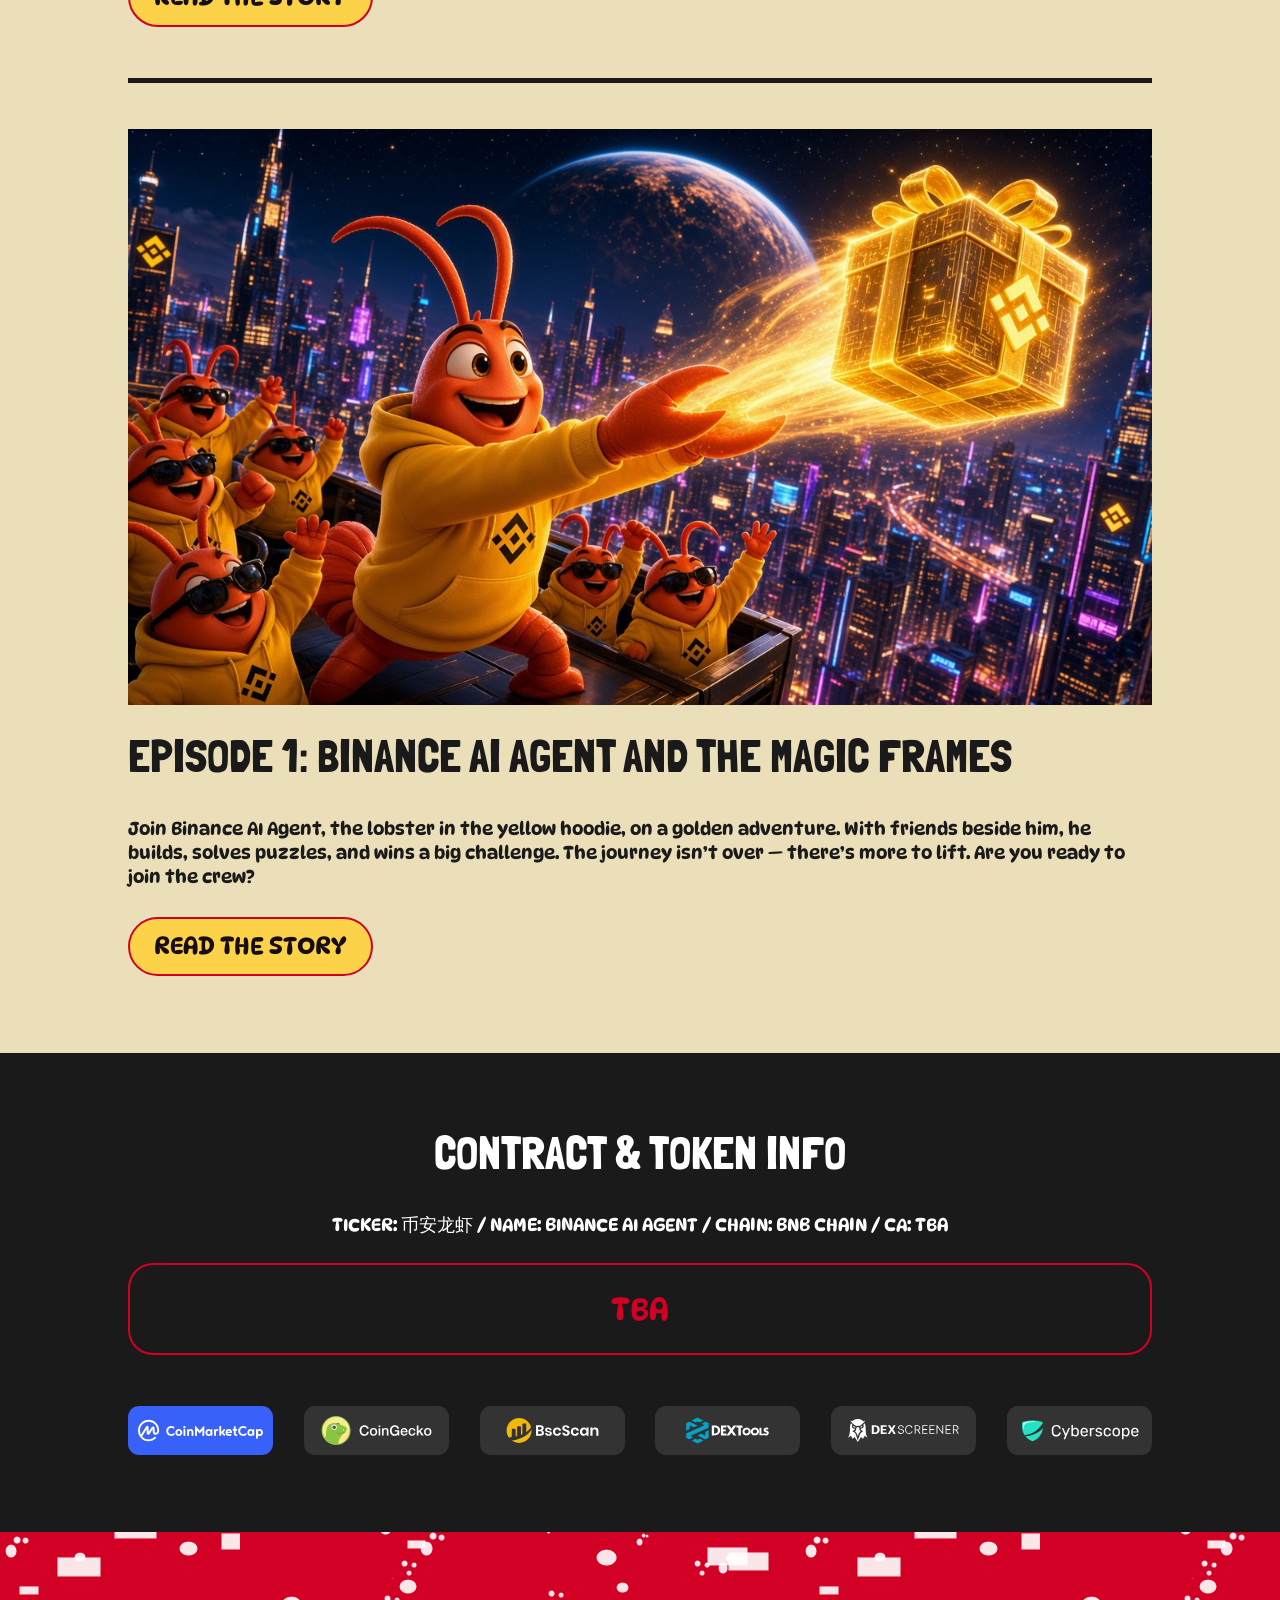
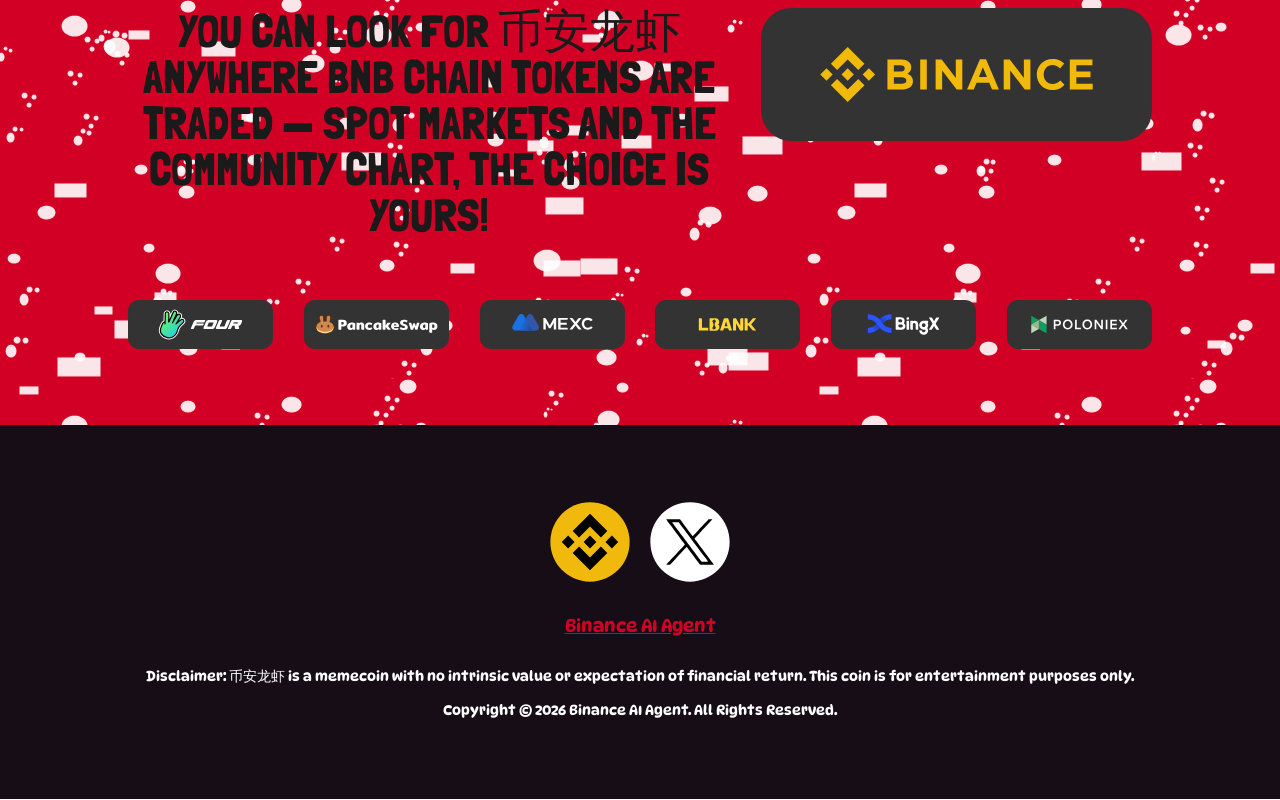
==== commit c41866d1: "update" ====
--- a/academy/index.html
+++ b/academy/index.html
@@ -663,13 +663,13 @@
 				
 				
 				
-				<div class="et_pb_text_inner"><p>TICKER: 币安龙虾 / NAME: BINANCE AI AGENT / CHAIN: BNB CHAIN / CA: 0xf6ff0473853befe26ef4587cc3947c272608c6b1</p></div>
+				<div class="et_pb_text_inner"><p>TICKER: 币安龙虾 / NAME: BINANCE AI AGENT / CHAIN: BNB CHAIN / CA: TBA</p></div>
 			</div><div class="et_pb_with_border et_pb_module et_pb_text et_pb_text_17  et_pb_text_align_center et_pb_bg_layout_light">
 				
 				
 				
 				
-				<div class="et_pb_text_inner">0xf6ff0473853befe26ef4587cc3947c272608c6b1</div>
+				<div class="et_pb_text_inner">TBA</div>
 			</div>
 			</div>
 				
@@ -711,7 +711,7 @@
 				
 				
 				
-				<a href="https://bscscan.com/token/0xf6ff0473853befe26ef4587cc3947c272608c6b1" target="_blank"><span class="et_pb_image_wrap "><img decoding="async" src="data:image/svg+xml,%3Csvg%20xmlns='http://www.w3.org/2000/svg'%20viewBox='0%200%200%200'%3E%3C/svg%3E" alt="" title="bscscan" class="wp-image-633" data-lazy-src="../wp-content/uploads/2025/04/bsc-scan.svg" /><noscript><img decoding="async" src="../wp-content/uploads/2025/04/bsc-scan.svg" alt="" title="bscscan" class="wp-image-633" /></noscript></span></a>
+				<a href="https://bscscan.com/" target="_blank"><span class="et_pb_image_wrap "><img decoding="async" src="data:image/svg+xml,%3Csvg%20xmlns='http://www.w3.org/2000/svg'%20viewBox='0%200%200%200'%3E%3C/svg%3E" alt="" title="bscscan" class="wp-image-633" data-lazy-src="../wp-content/uploads/2025/04/bsc-scan.svg" /><noscript><img decoding="async" src="../wp-content/uploads/2025/04/bsc-scan.svg" alt="" title="bscscan" class="wp-image-633" /></noscript></span></a>
 			</div>
 			</div><div class="et_pb_column et_pb_column_1_6 et_pb_column_12  et_pb_css_mix_blend_mode_passthrough">
 				
@@ -735,7 +735,7 @@
 				
 				
 				
-				<a href="https://dexscreener.com/bsc/0xf6ff0473853befe26ef4587cc3947c272608c6b1" target="_blank"><span class="et_pb_image_wrap "><img decoding="async" src="data:image/svg+xml,%3Csvg%20xmlns='http://www.w3.org/2000/svg'%20viewBox='0%200%200%200'%3E%3C/svg%3E" alt="" title="dexscreener chart" class="wp-image-560" data-lazy-src="../wp-content/uploads/2025/04/dexscreener-chart.svg" /><noscript><img decoding="async" src="../wp-content/uploads/2025/04/dexscreener-chart.svg" alt="" title="dexscreener chart" class="wp-image-560" /></noscript></span></a>
+				<a href="https://dexscreener.com/bsc" target="_blank"><span class="et_pb_image_wrap "><img decoding="async" src="data:image/svg+xml,%3Csvg%20xmlns='http://www.w3.org/2000/svg'%20viewBox='0%200%200%200'%3E%3C/svg%3E" alt="" title="dexscreener chart" class="wp-image-560" data-lazy-src="../wp-content/uploads/2025/04/dexscreener-chart.svg" /><noscript><img decoding="async" src="../wp-content/uploads/2025/04/dexscreener-chart.svg" alt="" title="dexscreener chart" class="wp-image-560" /></noscript></span></a>
 			</div>
 			</div><div class="et_pb_column et_pb_column_1_6 et_pb_column_14  et_pb_css_mix_blend_mode_passthrough et-last-child">
 				
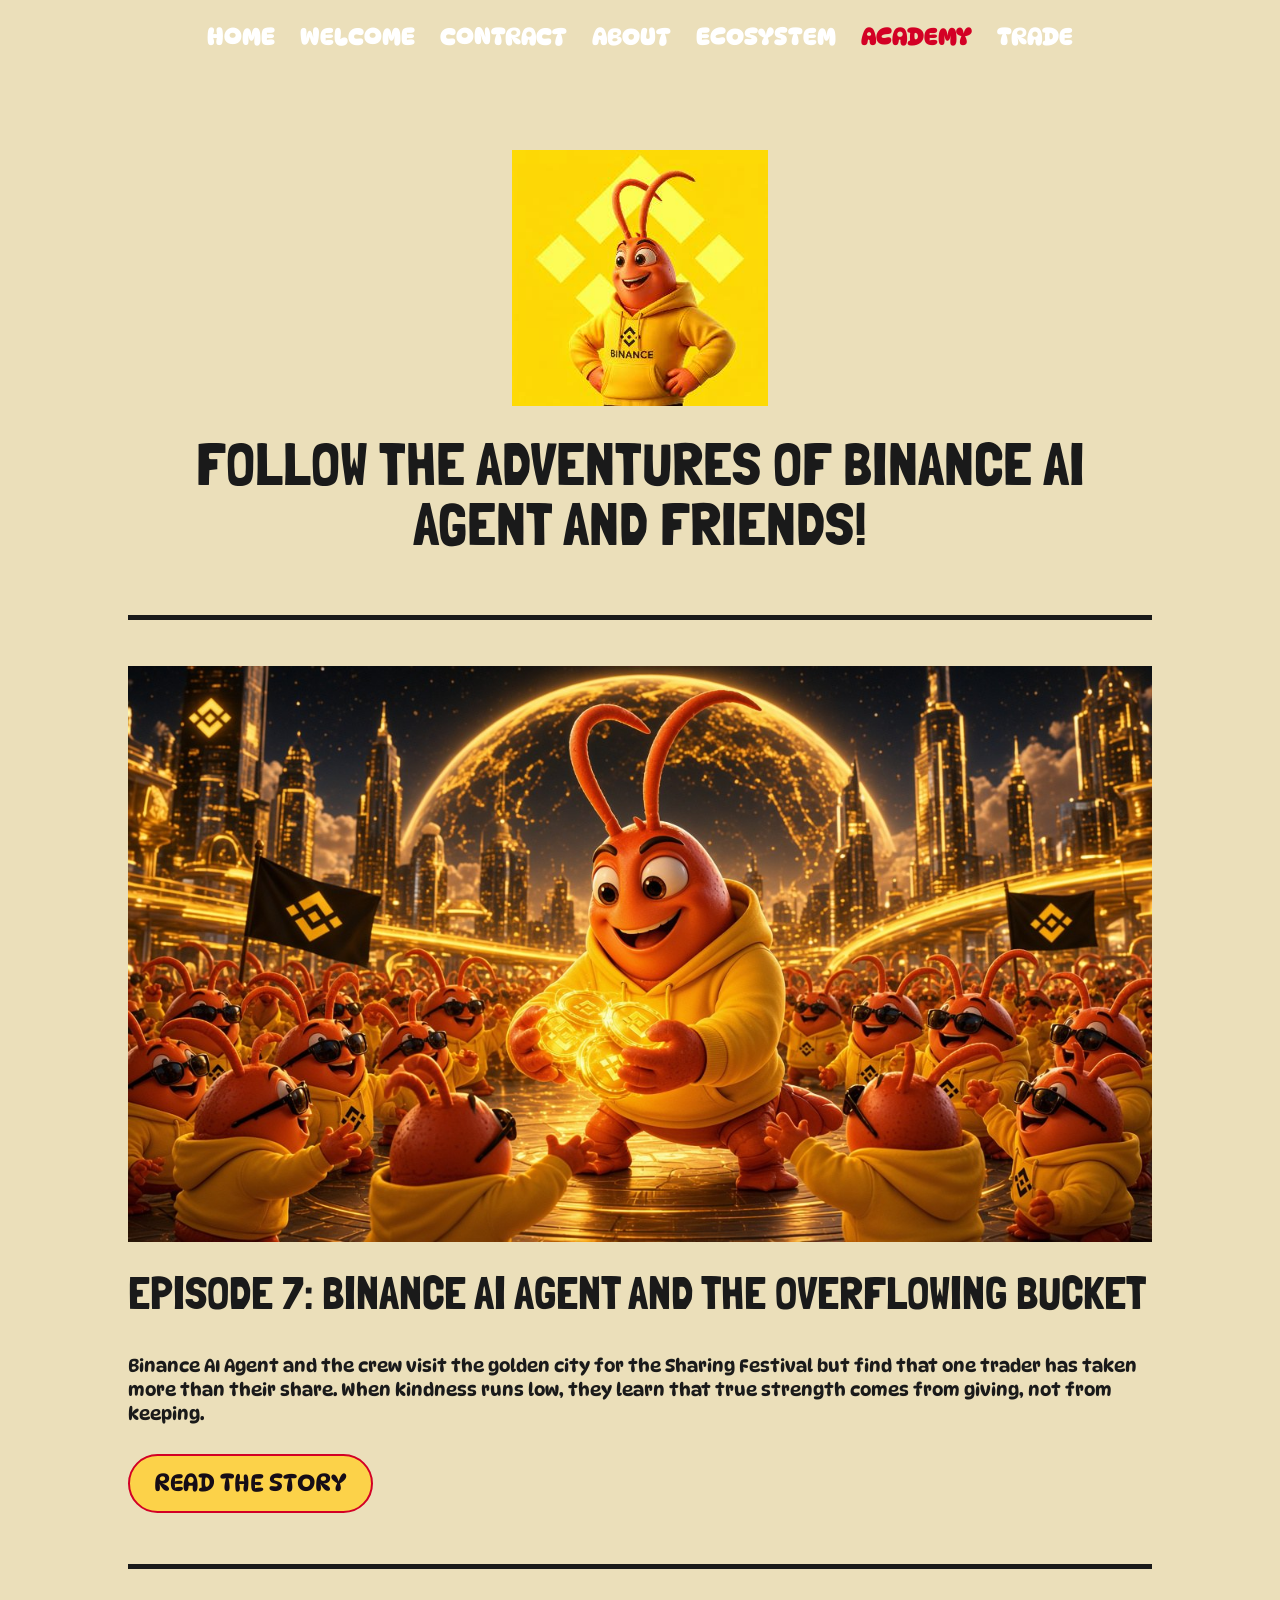
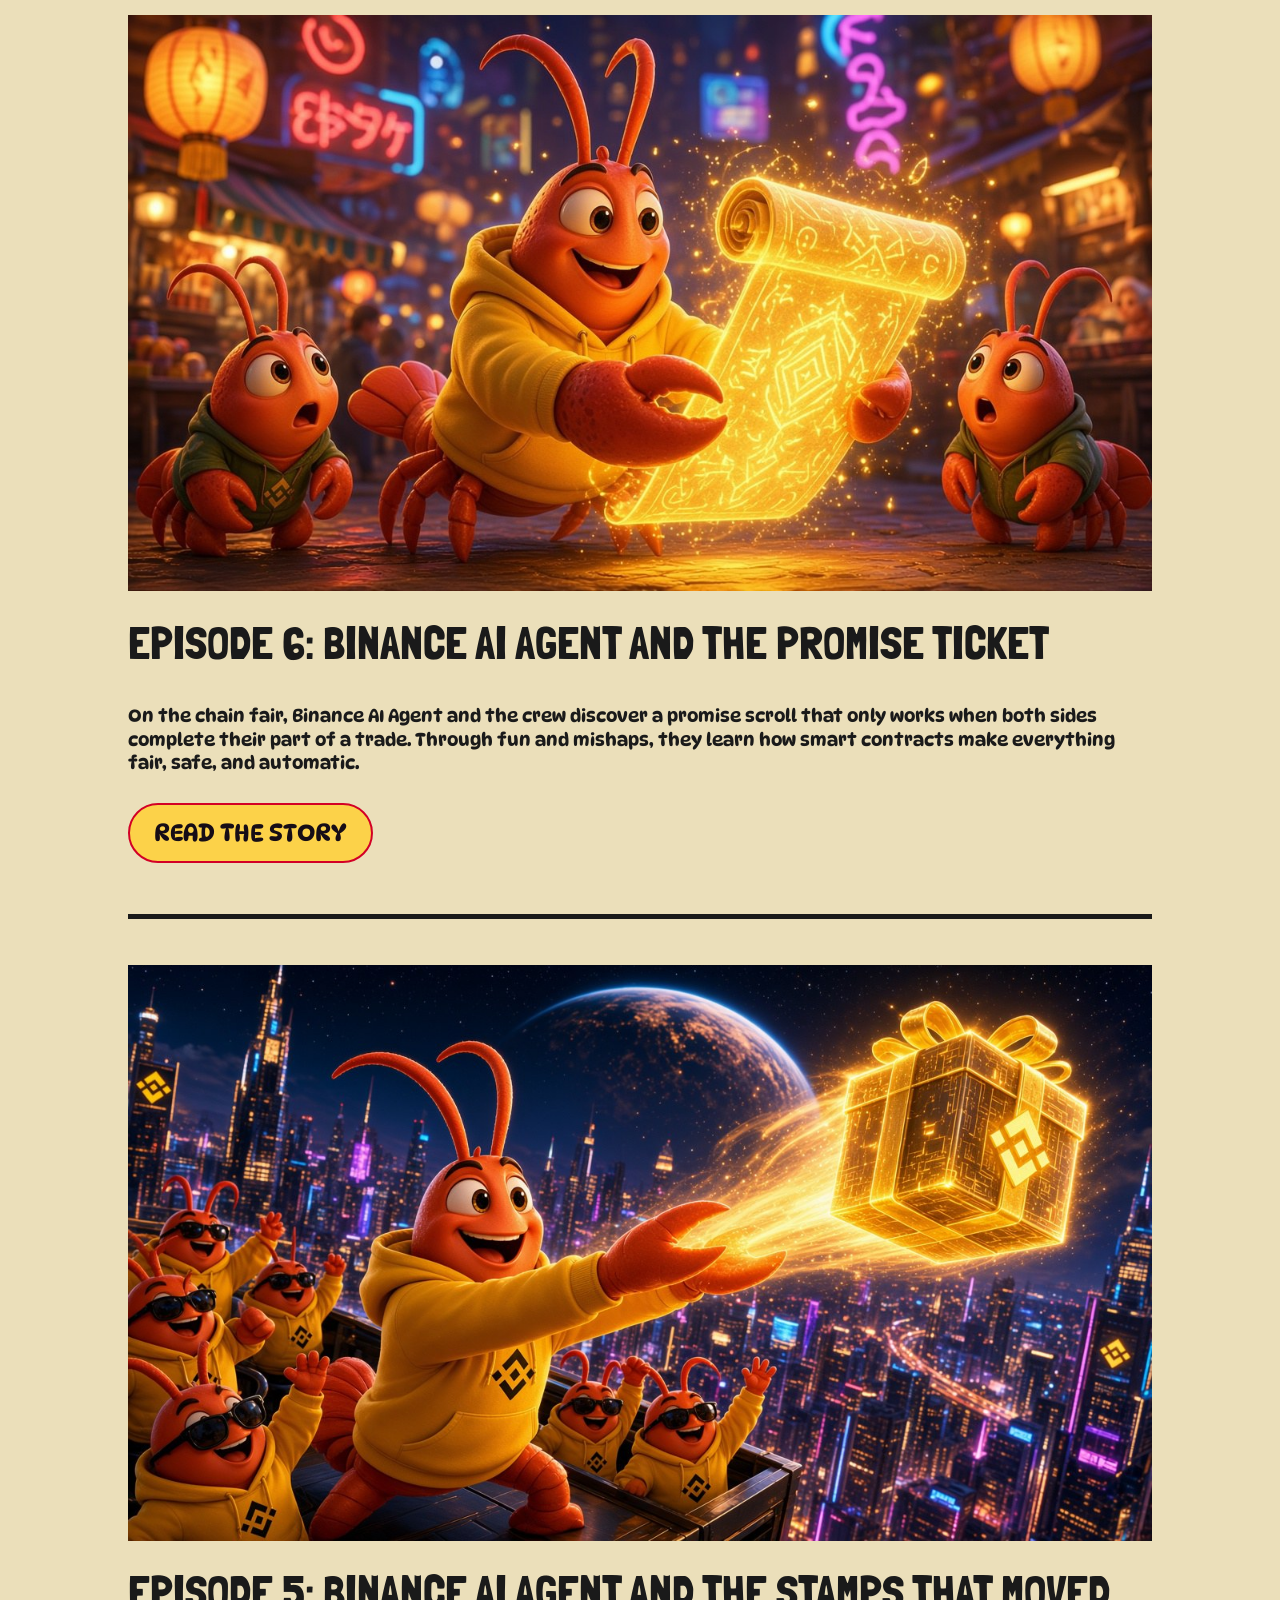
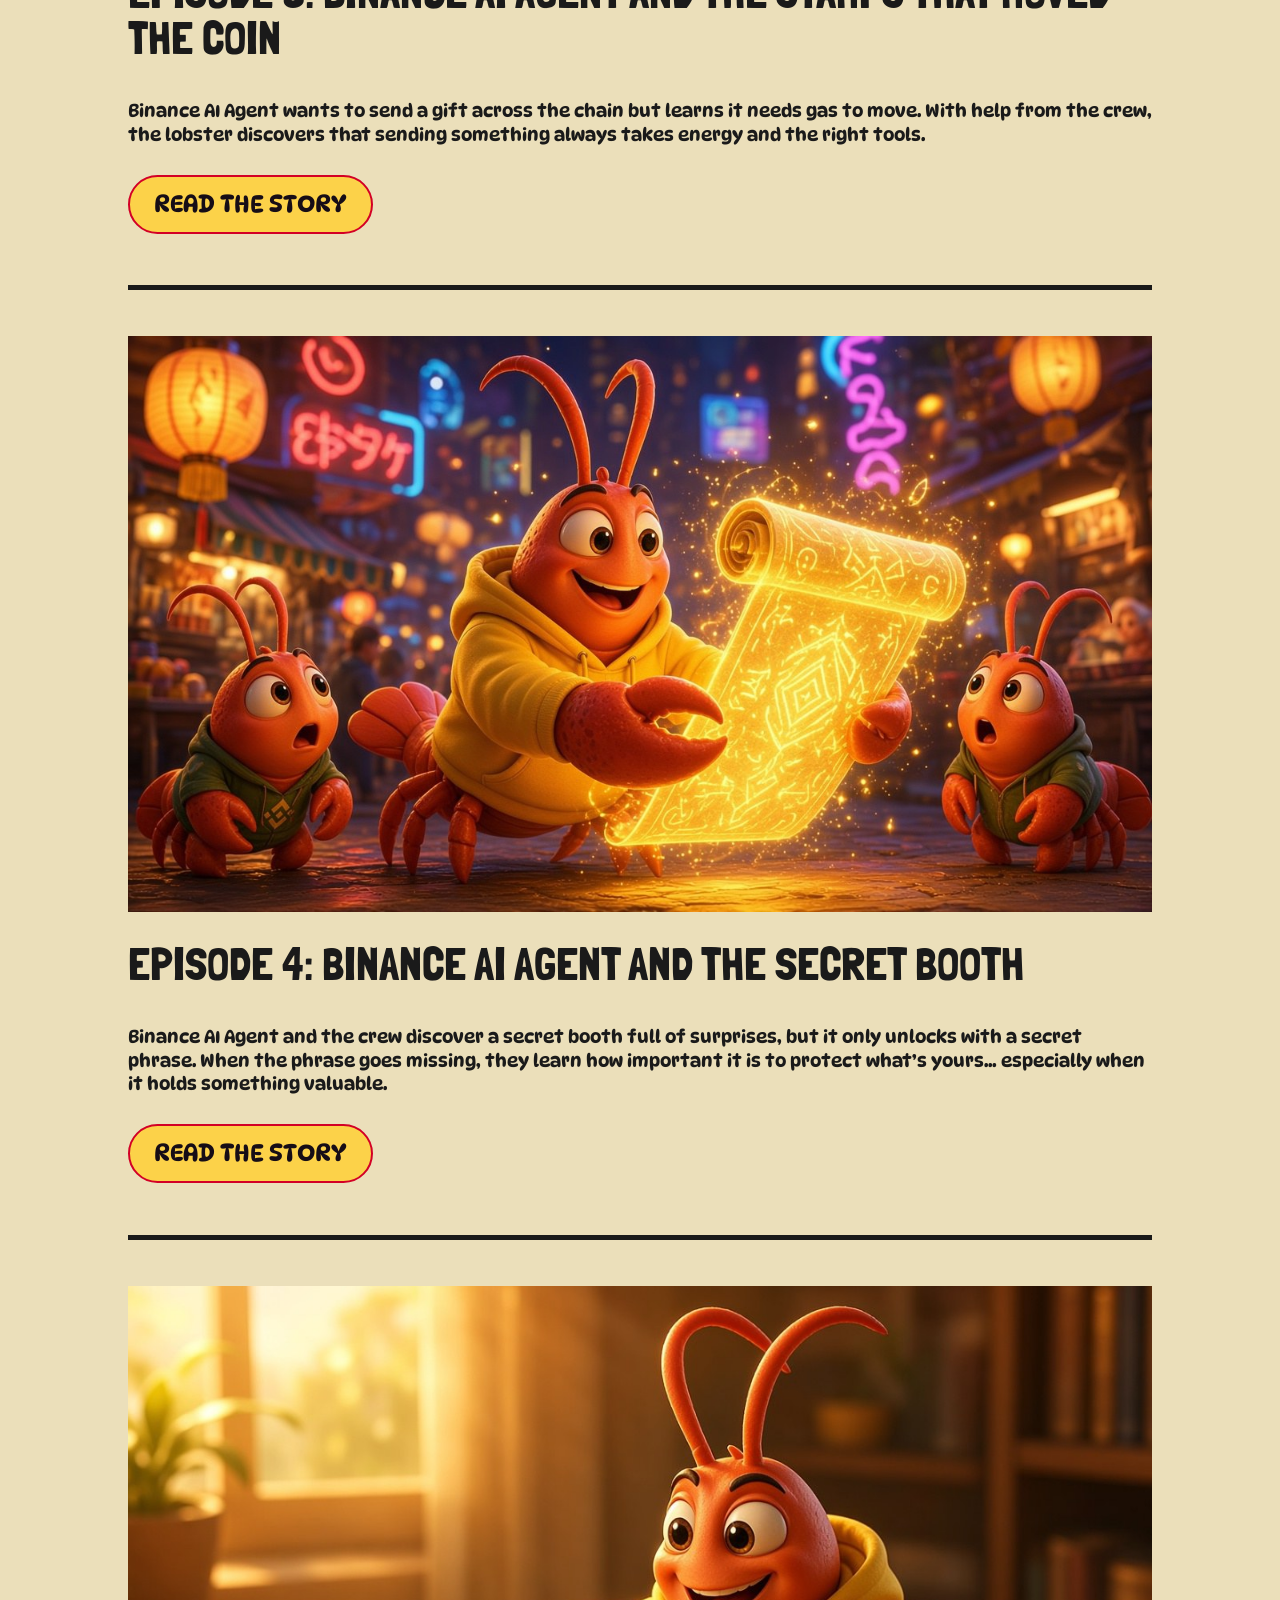
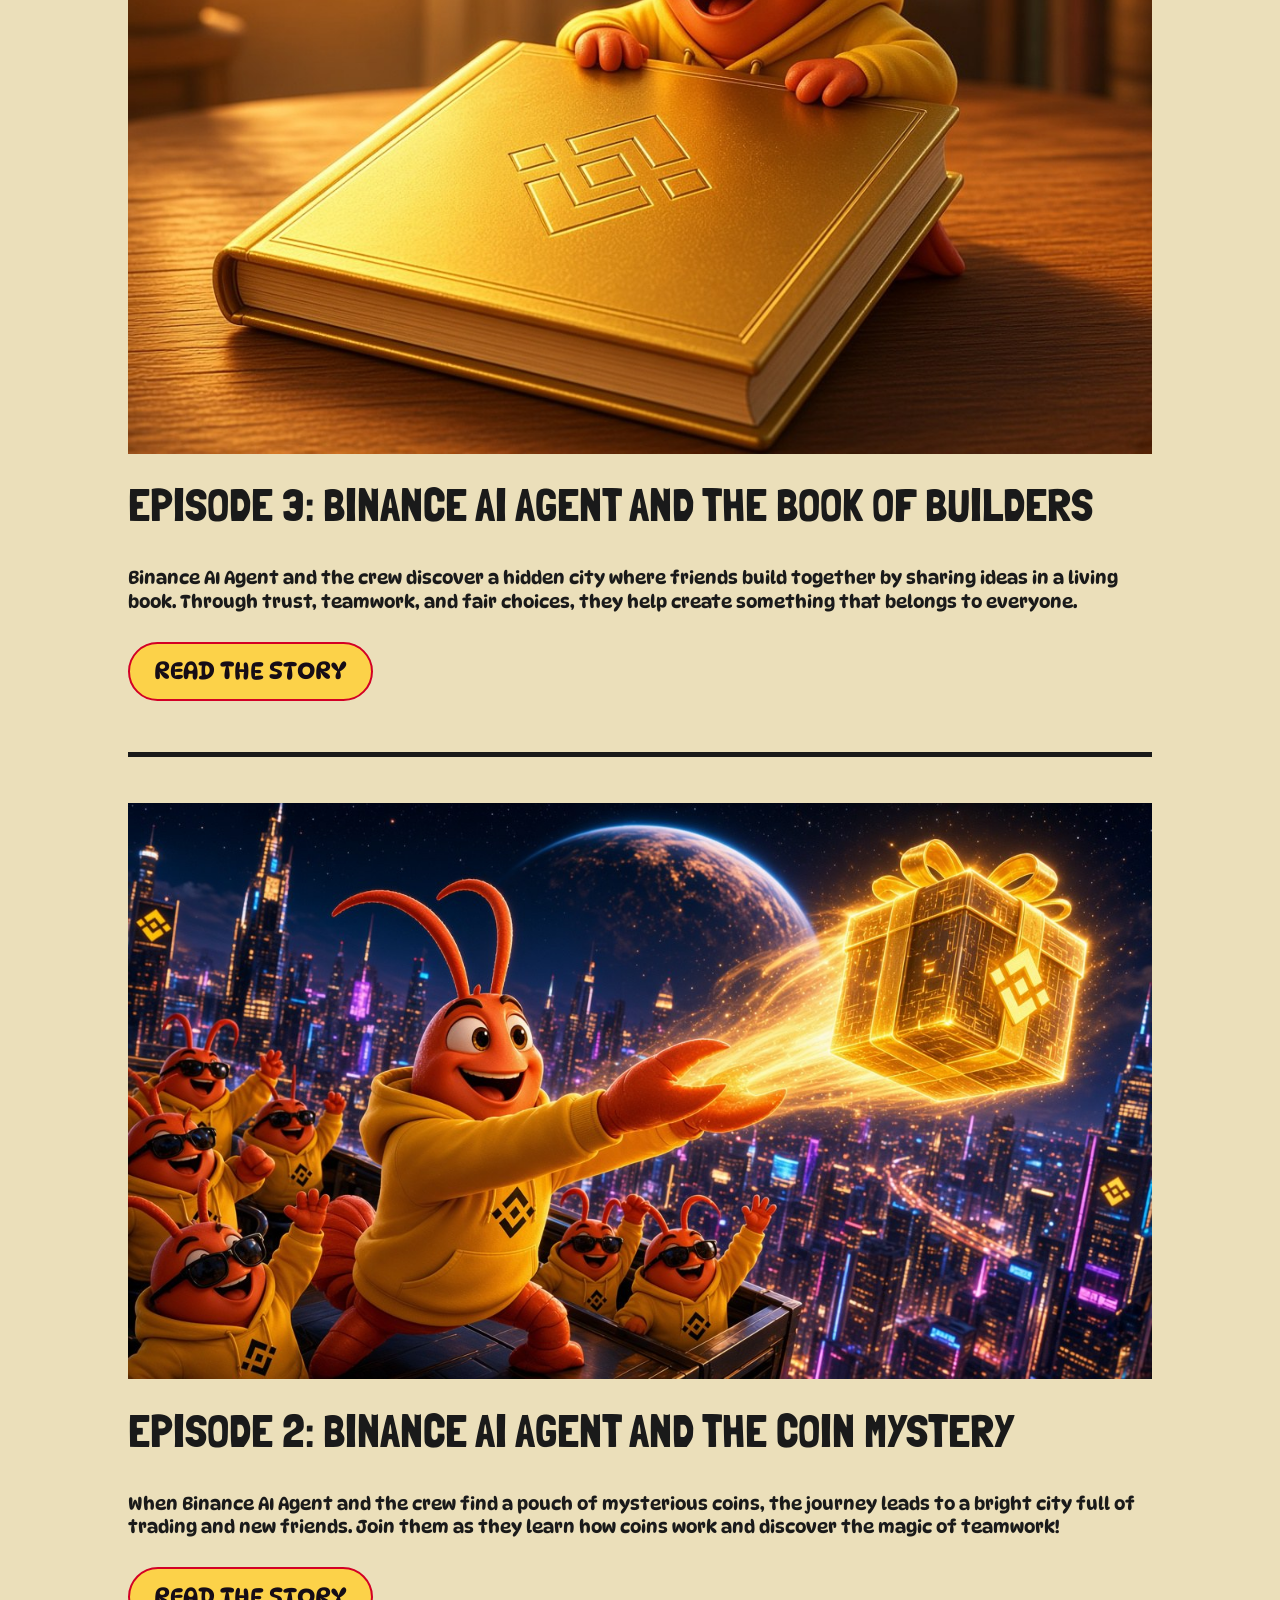
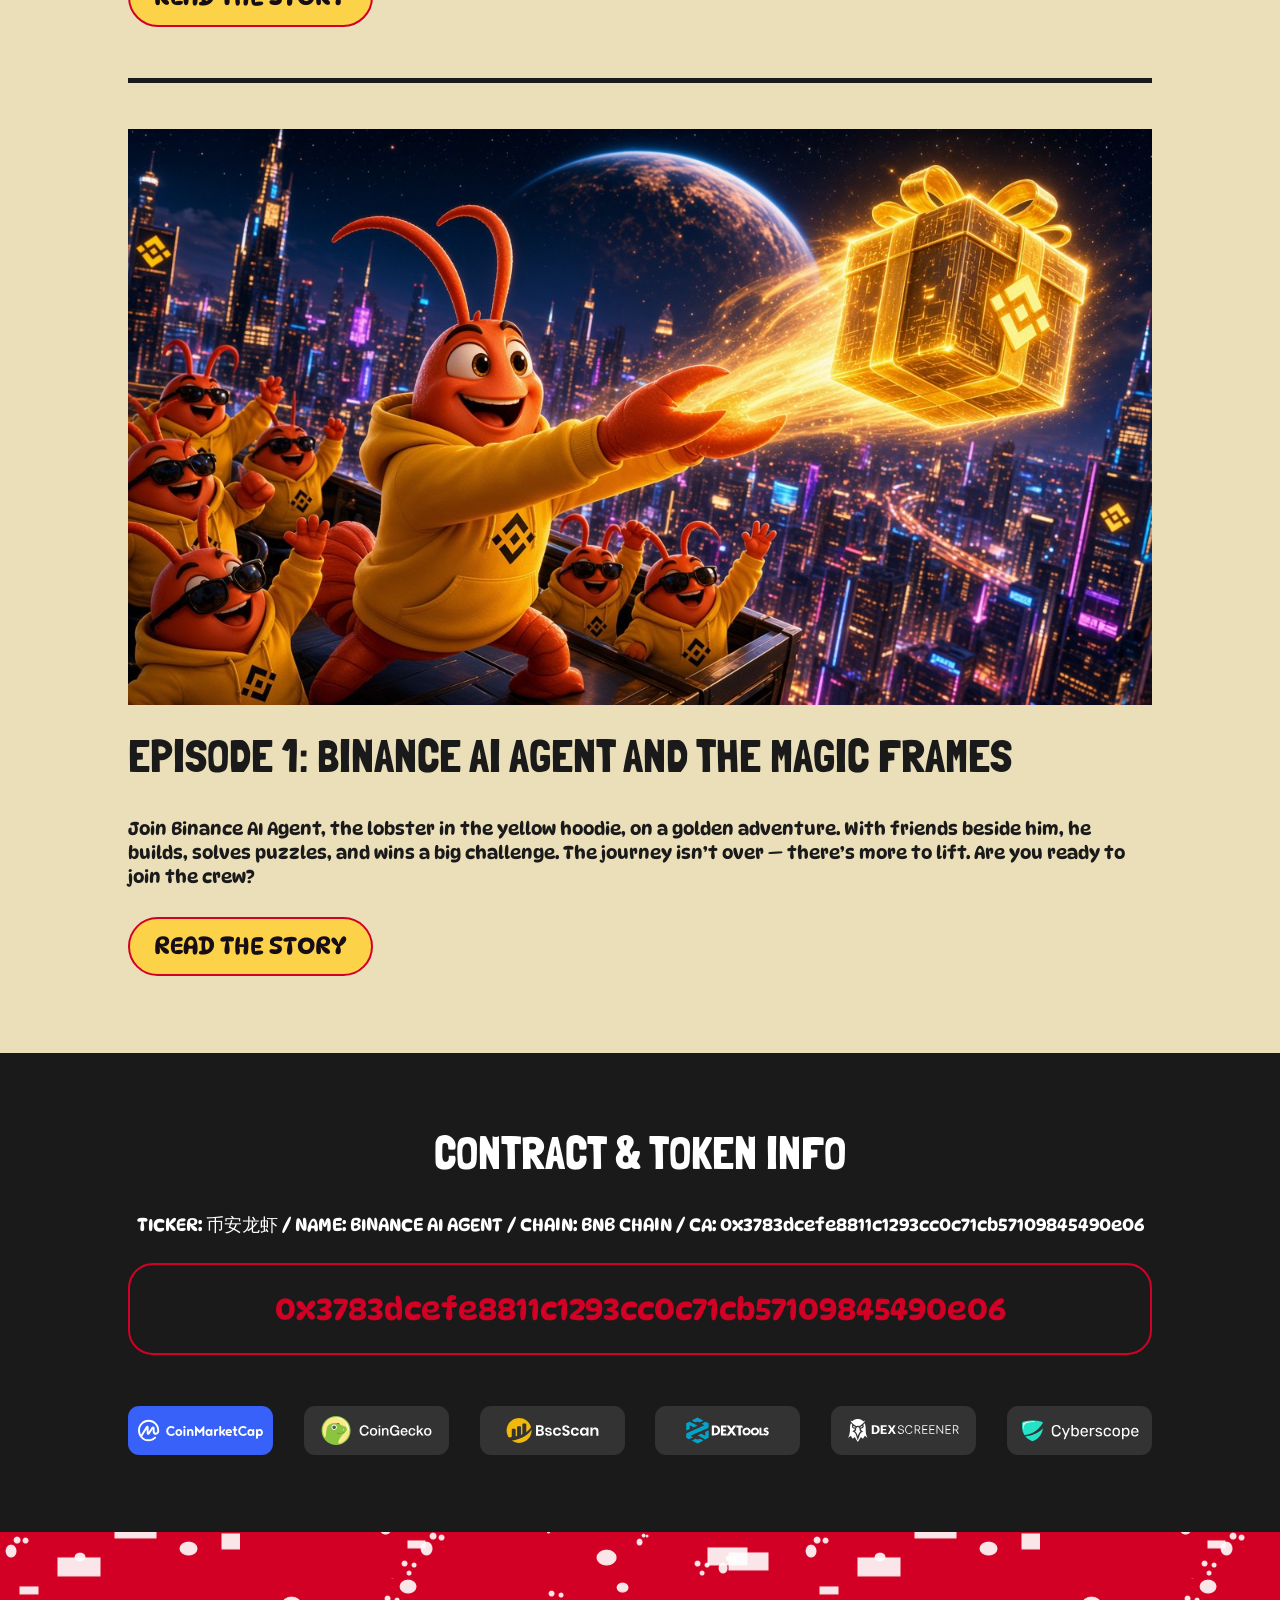
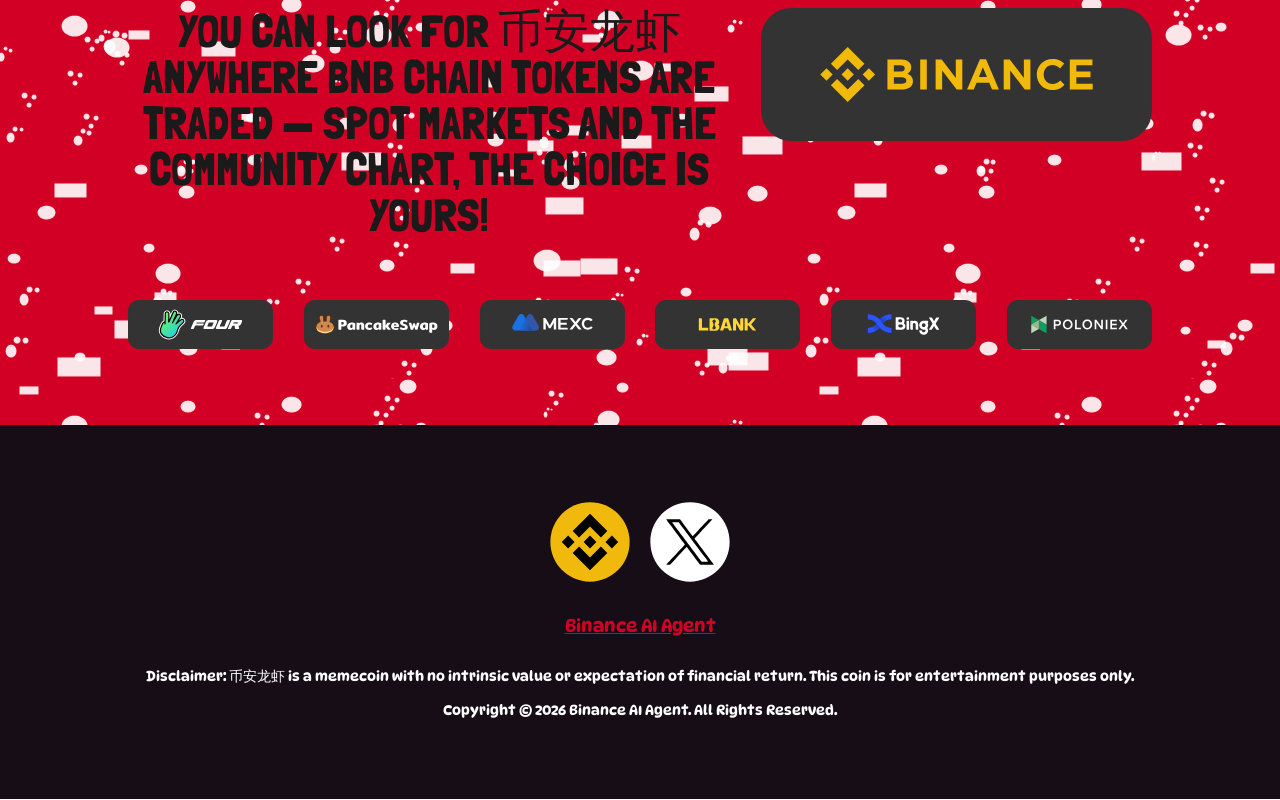
==== commit beebe70f: "update" ====
--- a/academy/index.html
+++ b/academy/index.html
@@ -663,13 +663,13 @@
 				
 				
 				
-				<div class="et_pb_text_inner"><p>TICKER: 币安龙虾 / NAME: BINANCE AI AGENT / CHAIN: BNB CHAIN / CA: TBA</p></div>
+				<div class="et_pb_text_inner"><p>TICKER: 币安龙虾 / NAME: BINANCE AI AGENT / CHAIN: BNB CHAIN / CA: 0x3783dcefe8811c1293cc0c71cb57109845490e06</p></div>
 			</div><div class="et_pb_with_border et_pb_module et_pb_text et_pb_text_17  et_pb_text_align_center et_pb_bg_layout_light">
 				
 				
 				
 				
-				<div class="et_pb_text_inner">TBA</div>
+				<div class="et_pb_text_inner">0x3783dcefe8811c1293cc0c71cb57109845490e06</div>
 			</div>
 			</div>
 				
@@ -711,7 +711,7 @@
 				
 				
 				
-				<a href="https://bscscan.com/" target="_blank"><span class="et_pb_image_wrap "><img decoding="async" src="data:image/svg+xml,%3Csvg%20xmlns='http://www.w3.org/2000/svg'%20viewBox='0%200%200%200'%3E%3C/svg%3E" alt="" title="bscscan" class="wp-image-633" data-lazy-src="../wp-content/uploads/2025/04/bsc-scan.svg" /><noscript><img decoding="async" src="../wp-content/uploads/2025/04/bsc-scan.svg" alt="" title="bscscan" class="wp-image-633" /></noscript></span></a>
+				<a href="https://bscscan.com/token/0x3783dcefe8811c1293cc0c71cb57109845490e06" target="_blank"><span class="et_pb_image_wrap "><img decoding="async" src="data:image/svg+xml,%3Csvg%20xmlns='http://www.w3.org/2000/svg'%20viewBox='0%200%200%200'%3E%3C/svg%3E" alt="" title="bscscan" class="wp-image-633" data-lazy-src="../wp-content/uploads/2025/04/bsc-scan.svg" /><noscript><img decoding="async" src="../wp-content/uploads/2025/04/bsc-scan.svg" alt="" title="bscscan" class="wp-image-633" /></noscript></span></a>
 			</div>
 			</div><div class="et_pb_column et_pb_column_1_6 et_pb_column_12  et_pb_css_mix_blend_mode_passthrough">
 				
@@ -735,7 +735,7 @@
 				
 				
 				
-				<a href="https://dexscreener.com/bsc" target="_blank"><span class="et_pb_image_wrap "><img decoding="async" src="data:image/svg+xml,%3Csvg%20xmlns='http://www.w3.org/2000/svg'%20viewBox='0%200%200%200'%3E%3C/svg%3E" alt="" title="dexscreener chart" class="wp-image-560" data-lazy-src="../wp-content/uploads/2025/04/dexscreener-chart.svg" /><noscript><img decoding="async" src="../wp-content/uploads/2025/04/dexscreener-chart.svg" alt="" title="dexscreener chart" class="wp-image-560" /></noscript></span></a>
+				<a href="https://dexscreener.com/bsc/0x3783dcefe8811c1293cc0c71cb57109845490e06" target="_blank"><span class="et_pb_image_wrap "><img decoding="async" src="data:image/svg+xml,%3Csvg%20xmlns='http://www.w3.org/2000/svg'%20viewBox='0%200%200%200'%3E%3C/svg%3E" alt="" title="dexscreener chart" class="wp-image-560" data-lazy-src="../wp-content/uploads/2025/04/dexscreener-chart.svg" /><noscript><img decoding="async" src="../wp-content/uploads/2025/04/dexscreener-chart.svg" alt="" title="dexscreener chart" class="wp-image-560" /></noscript></span></a>
 			</div>
 			</div><div class="et_pb_column et_pb_column_1_6 et_pb_column_14  et_pb_css_mix_blend_mode_passthrough et-last-child">
 				
@@ -903,7 +903,7 @@
 <a href="#" target="_blank" rel="noopener" aria-label="Community">
 <img decoding="async" class="social-icon" src="data:image/svg+xml,%3Csvg%20xmlns='http://www.w3.org/2000/svg'%20viewBox='0%200%200%200'%3E%3C/svg%3E" alt="Community icon" data-lazy-src="../wp-content/uploads/2025/04/visit-binance-square.svg" /><noscript><img decoding="async" class="social-icon" src="../wp-content/uploads/2025/04/visit-binance-square.svg" alt="Community icon" /></noscript>
 </a>
-<a href="https://x.com/baaonbnb" target="_blank" rel="noopener" aria-label="Twitter">
+<a href="https://x.com/baiagent" target="_blank" rel="noopener" aria-label="Twitter">
 <img decoding="async" class="social-icon" src="data:image/svg+xml,%3Csvg%20xmlns='http://www.w3.org/2000/svg'%20viewBox='0%200%200%200'%3E%3C/svg%3E" alt="Twitter Icon" data-lazy-src="../wp-content/uploads/2025/04/visit-x.svg" /><noscript><img decoding="async" class="social-icon" src="../wp-content/uploads/2025/04/visit-x.svg" alt="Twitter Icon" /></noscript>
 </a>
 </div>
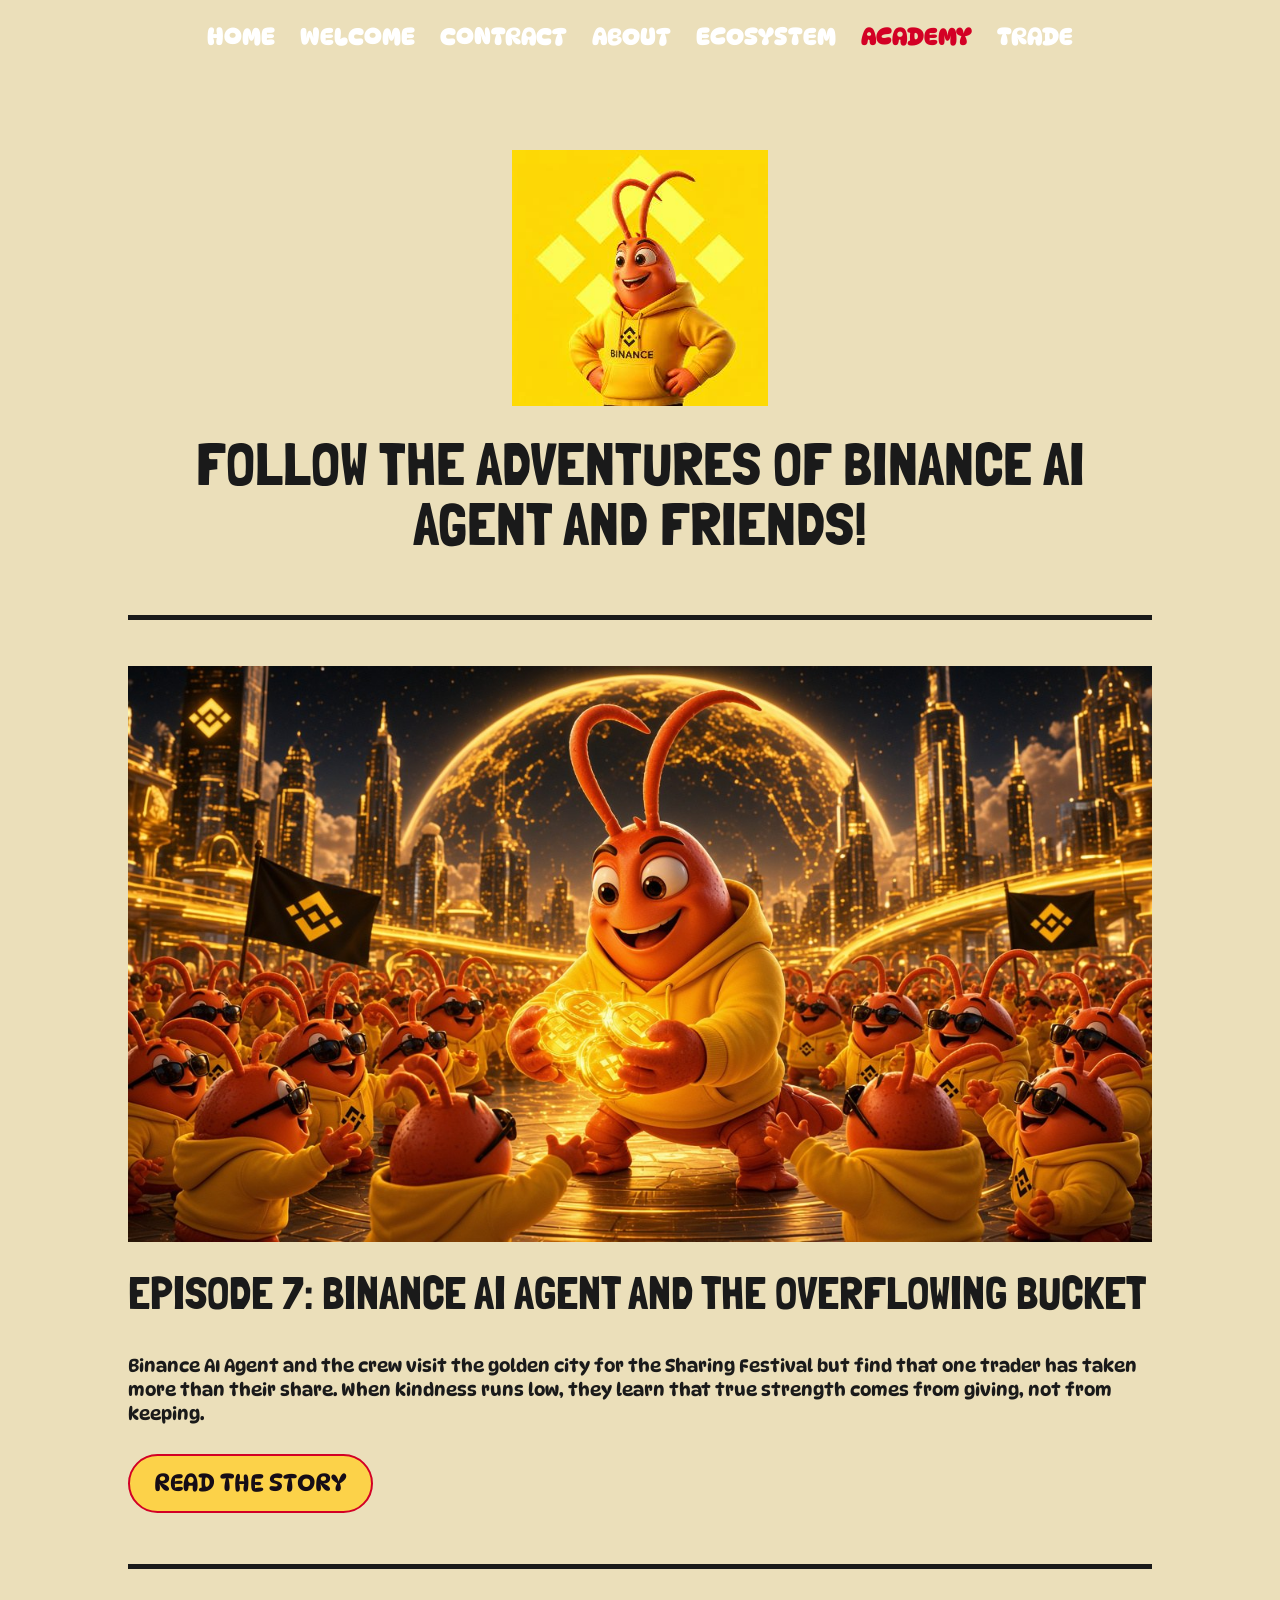
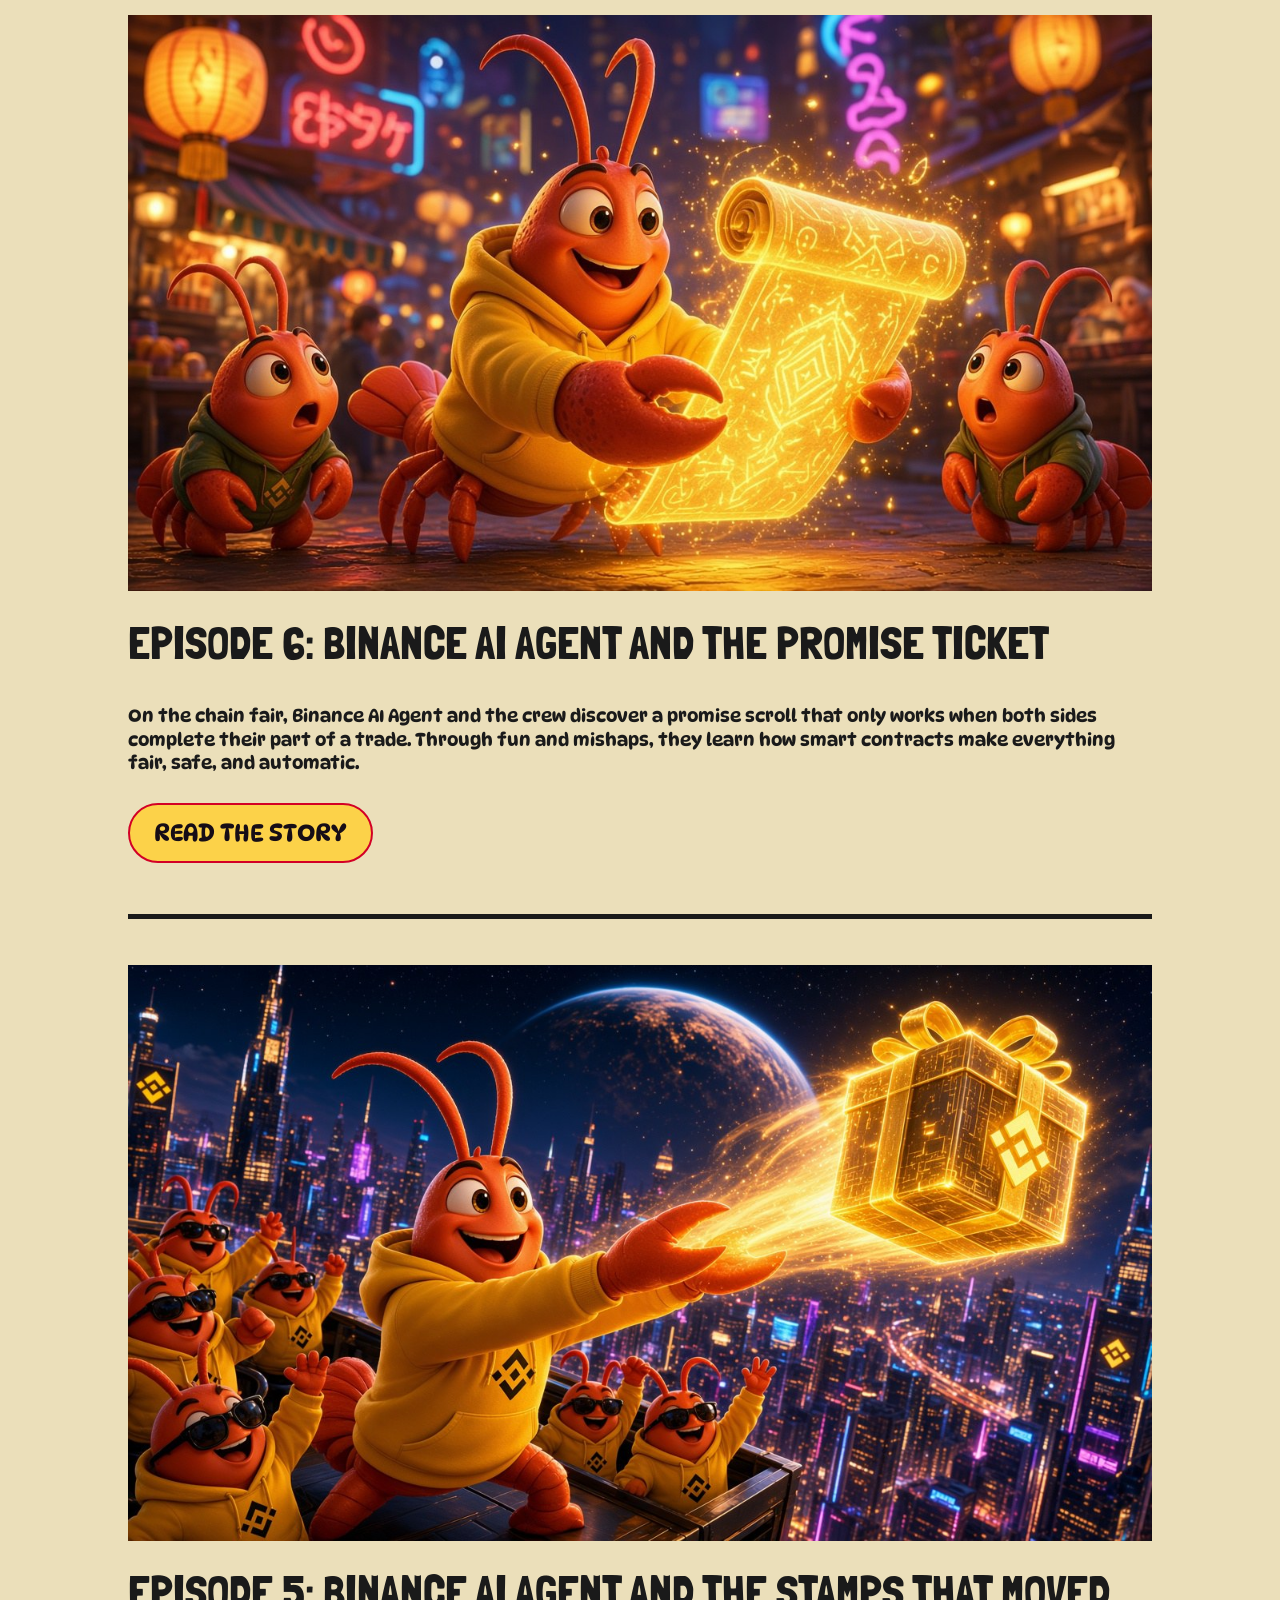
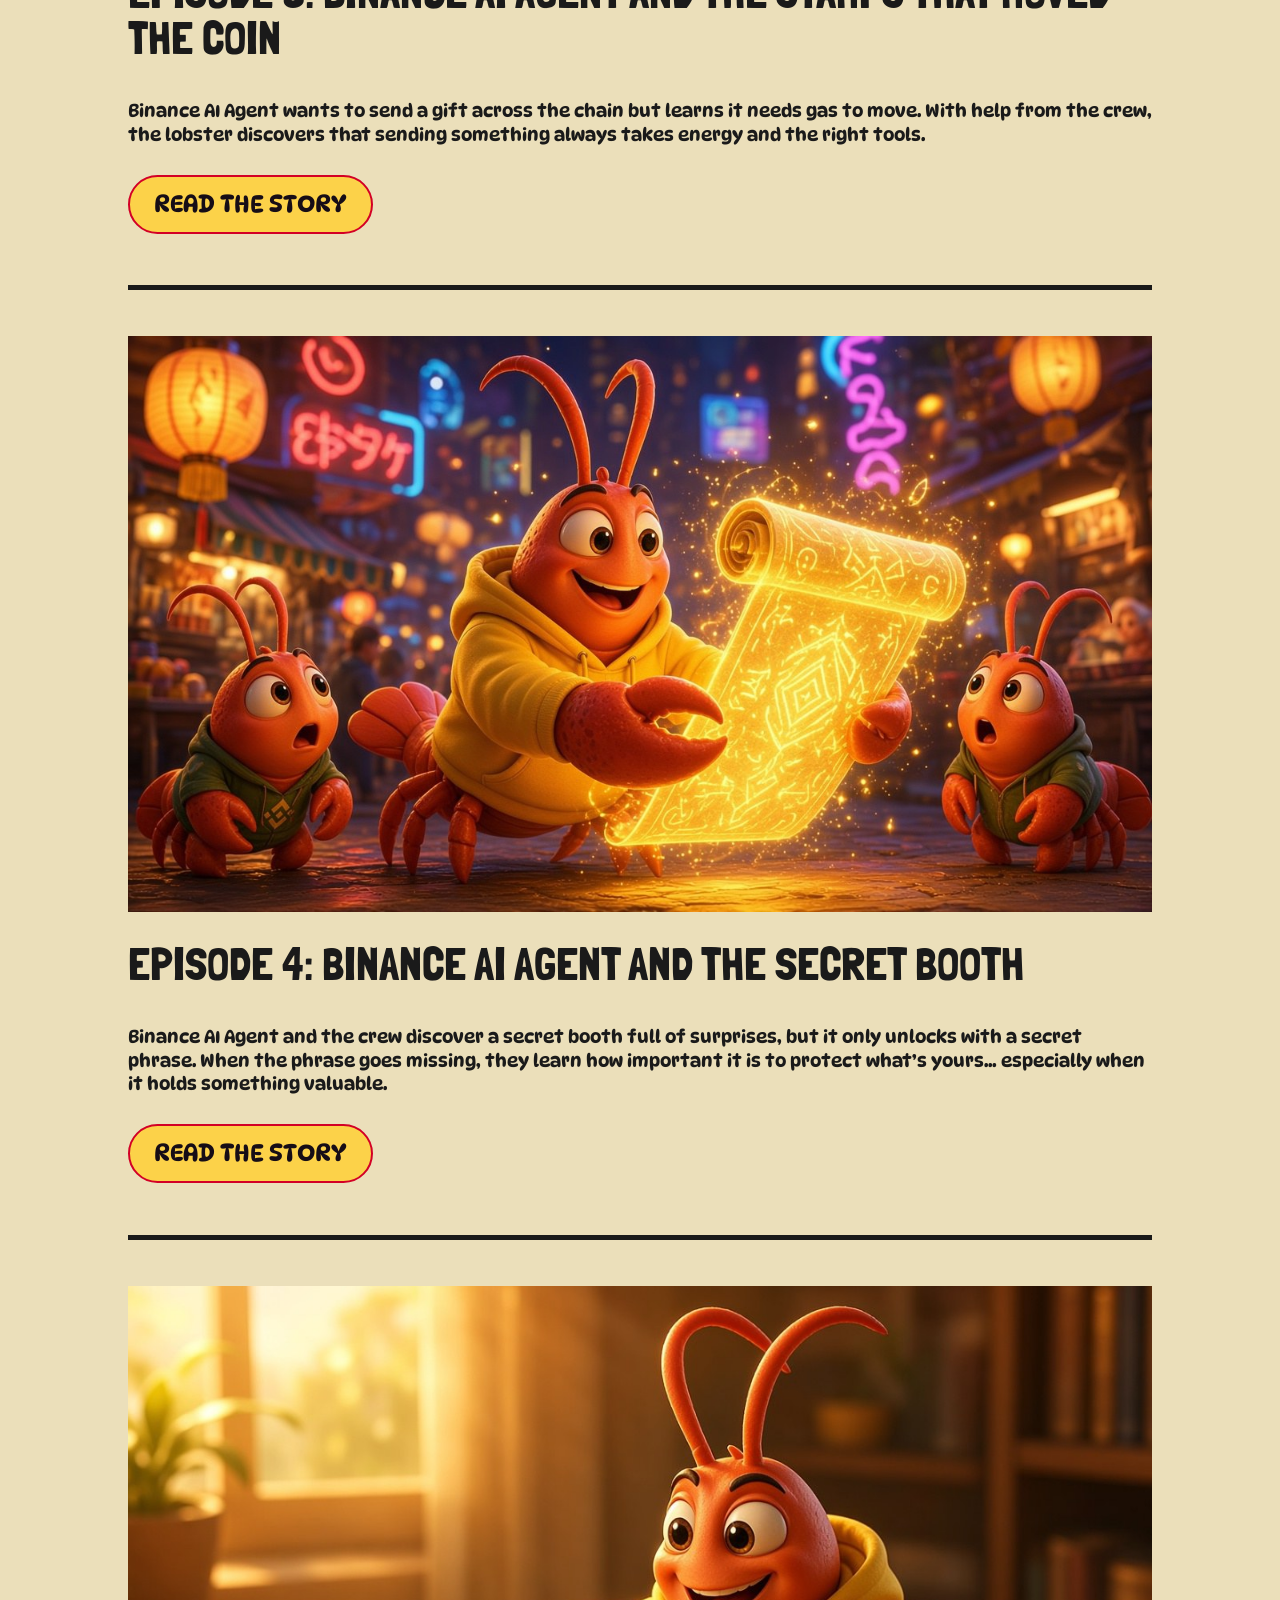
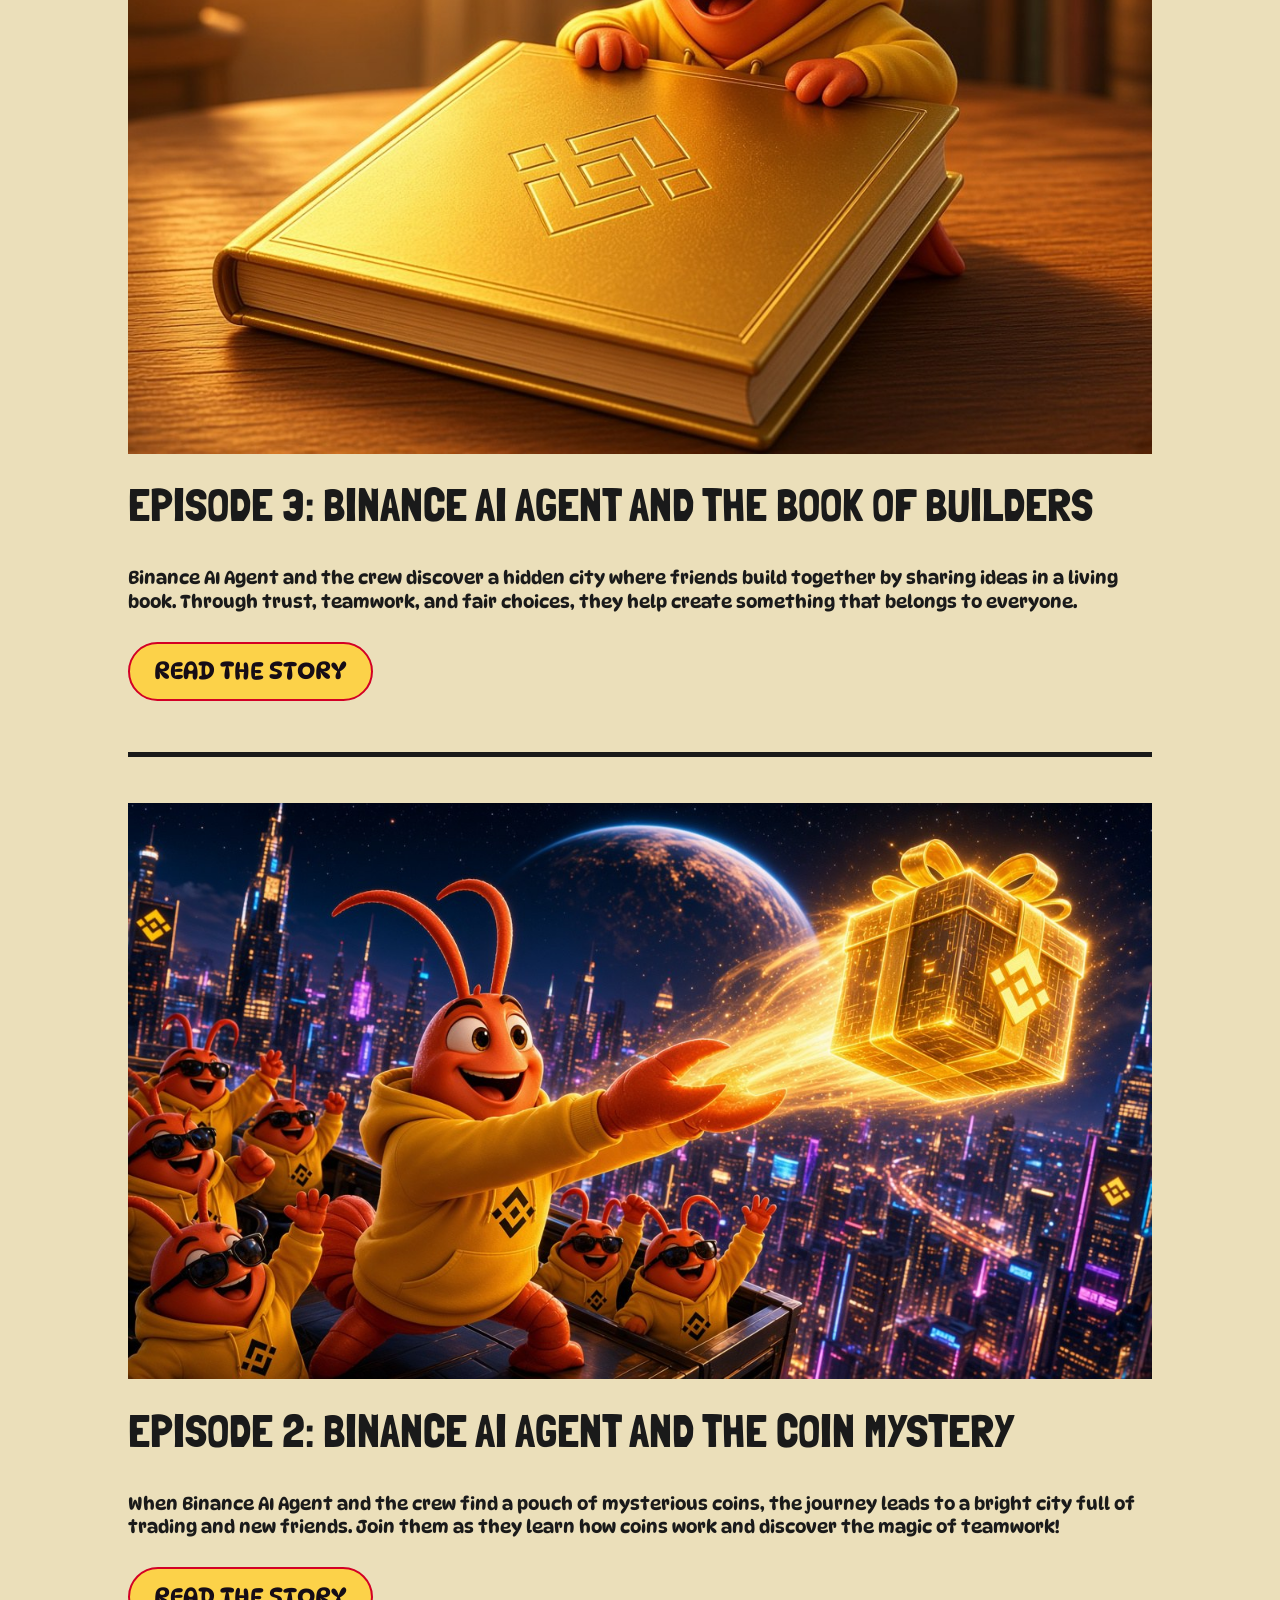
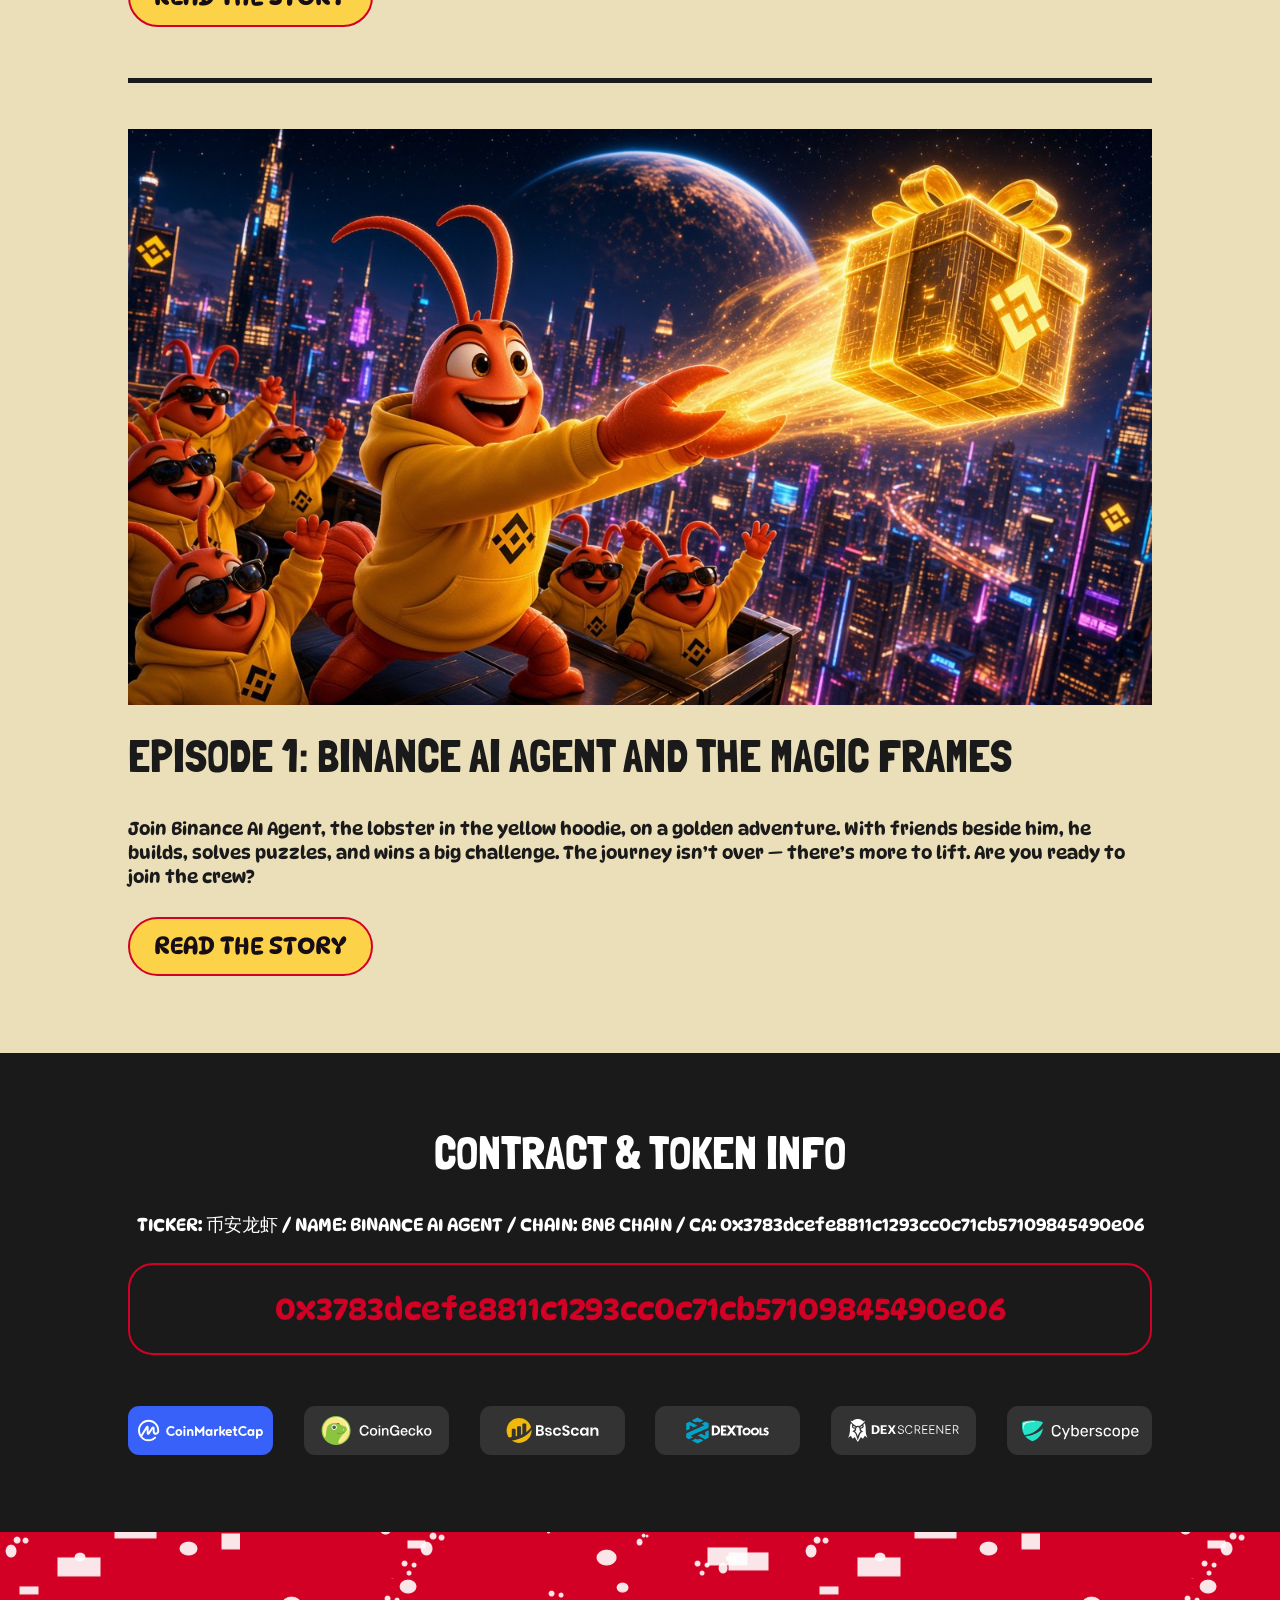
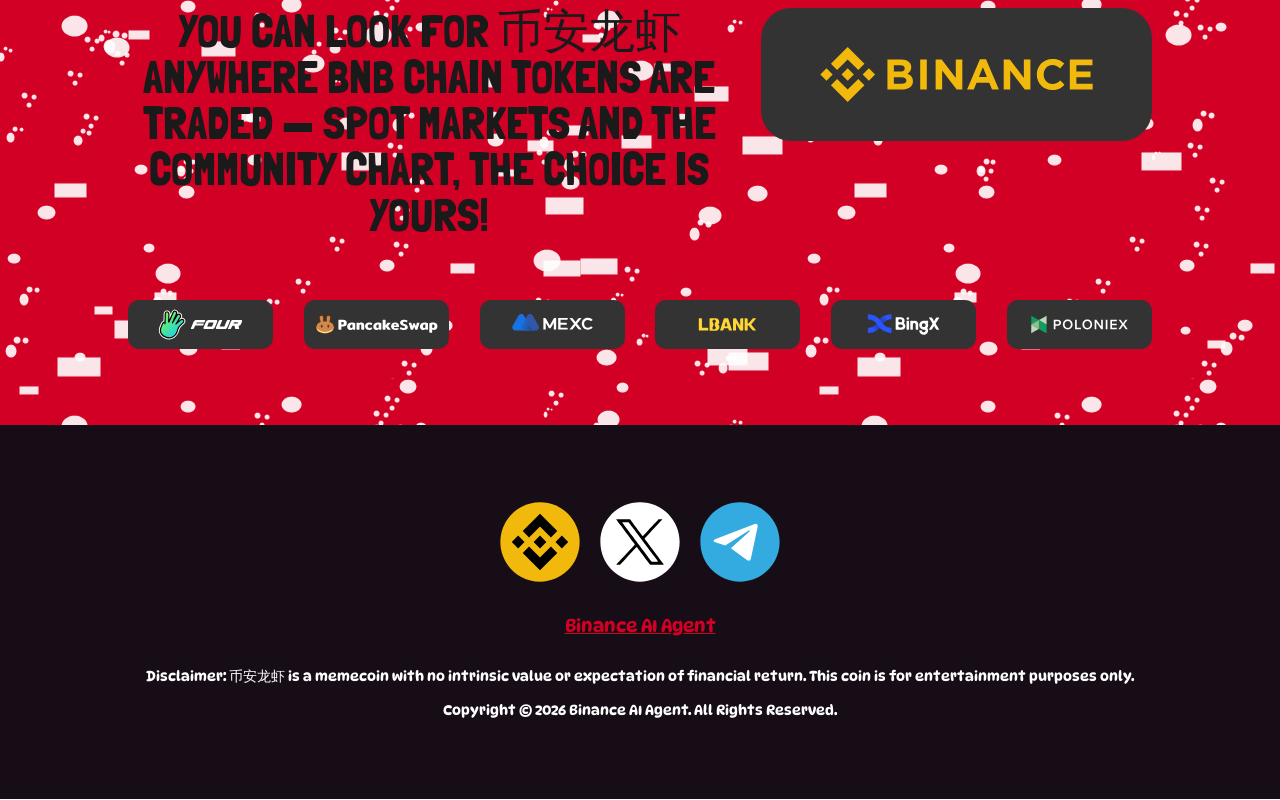
==== commit fc866ac7: "update" ====
--- a/academy/index.html
+++ b/academy/index.html
@@ -905,6 +905,9 @@
 </a>
 <a href="https://x.com/baiagent" target="_blank" rel="noopener" aria-label="Twitter">
 <img decoding="async" class="social-icon" src="data:image/svg+xml,%3Csvg%20xmlns='http://www.w3.org/2000/svg'%20viewBox='0%200%200%200'%3E%3C/svg%3E" alt="Twitter Icon" data-lazy-src="../wp-content/uploads/2025/04/visit-x.svg" /><noscript><img decoding="async" class="social-icon" src="../wp-content/uploads/2025/04/visit-x.svg" alt="Twitter Icon" /></noscript>
+</a>
+<a href="https://t.me/aiagent_tg" target="_blank" rel="noopener" aria-label="Telegram">
+<img decoding="async" class="social-icon" src="data:image/svg+xml,%3Csvg%20xmlns='http://www.w3.org/2000/svg'%20viewBox='0%200%200%200'%3E%3C/svg%3E" alt="Telegram Icon" data-lazy-src="../wp-content/uploads/2025/04/visit-telegram.svg" /><noscript><img decoding="async" class="social-icon" src="../wp-content/uploads/2025/04/visit-telegram.svg" alt="Telegram Icon" /></noscript>
 </a>
 </div>
 </div>
